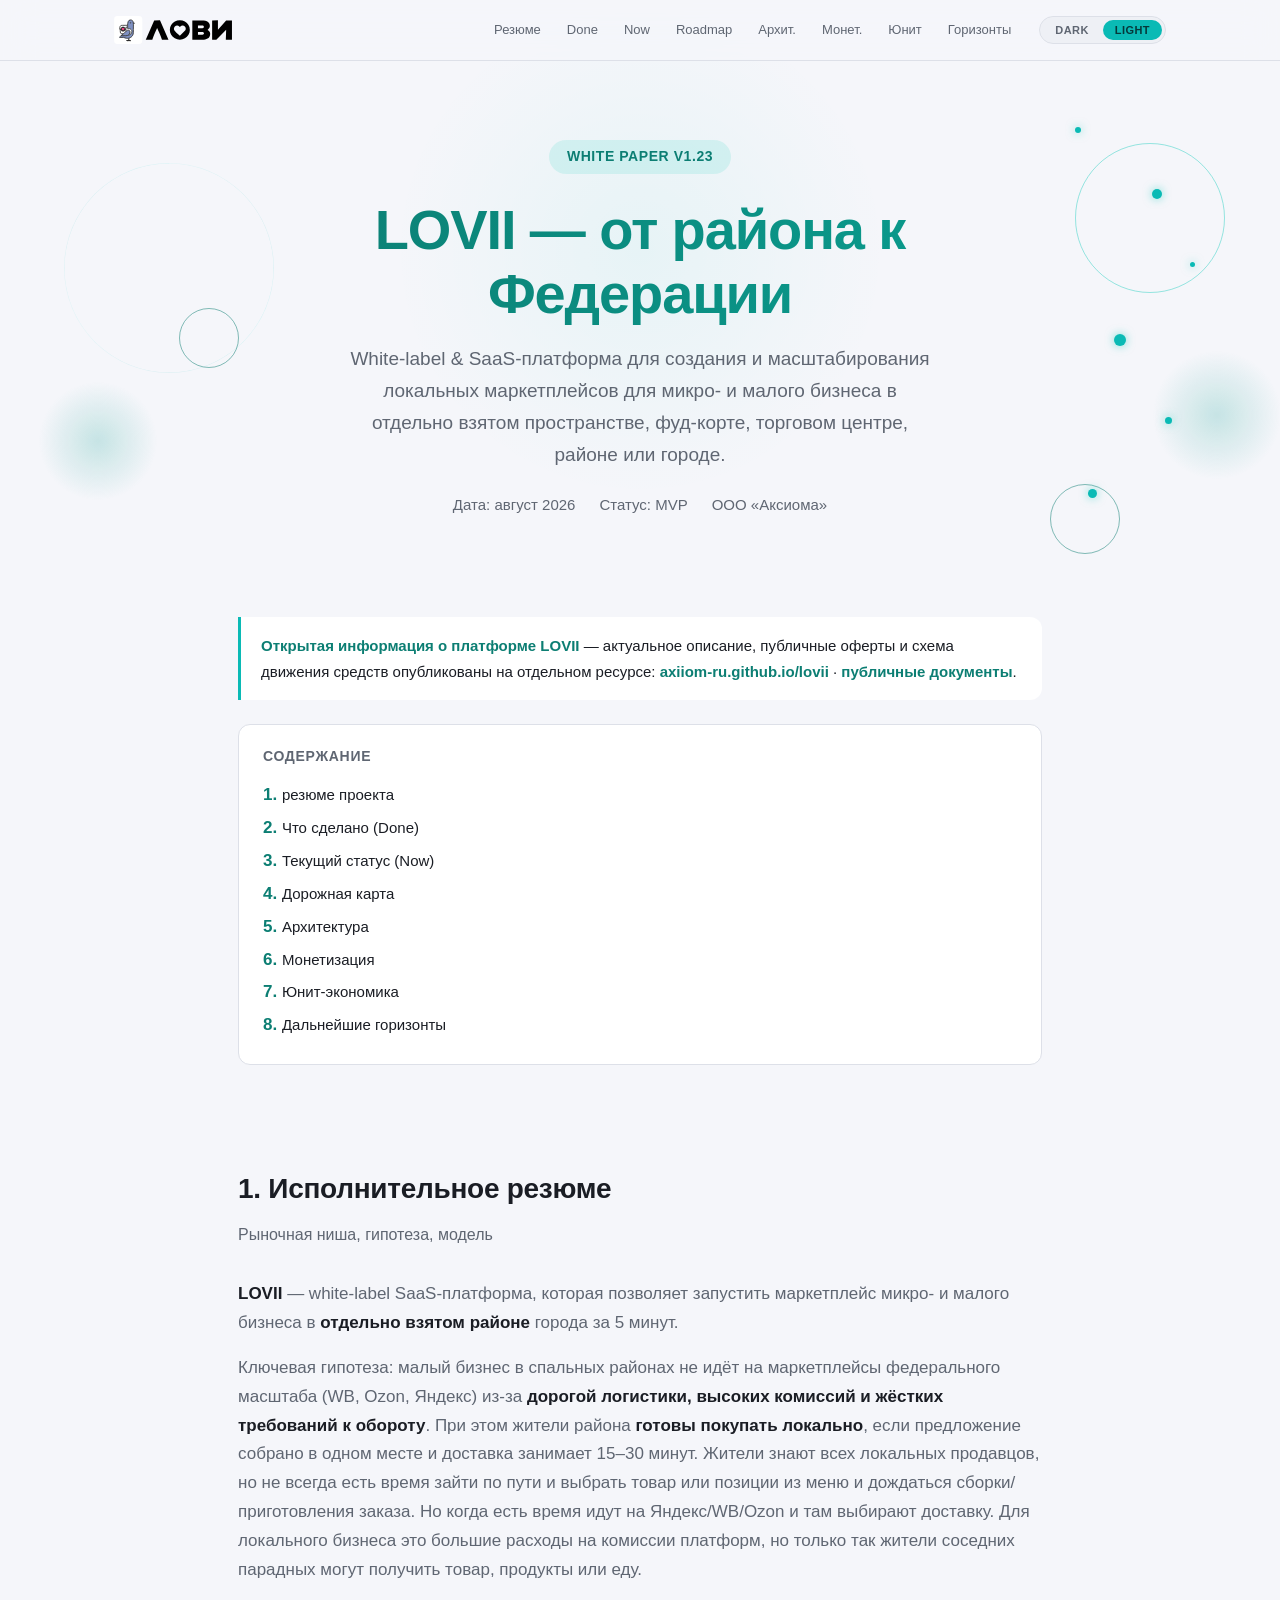
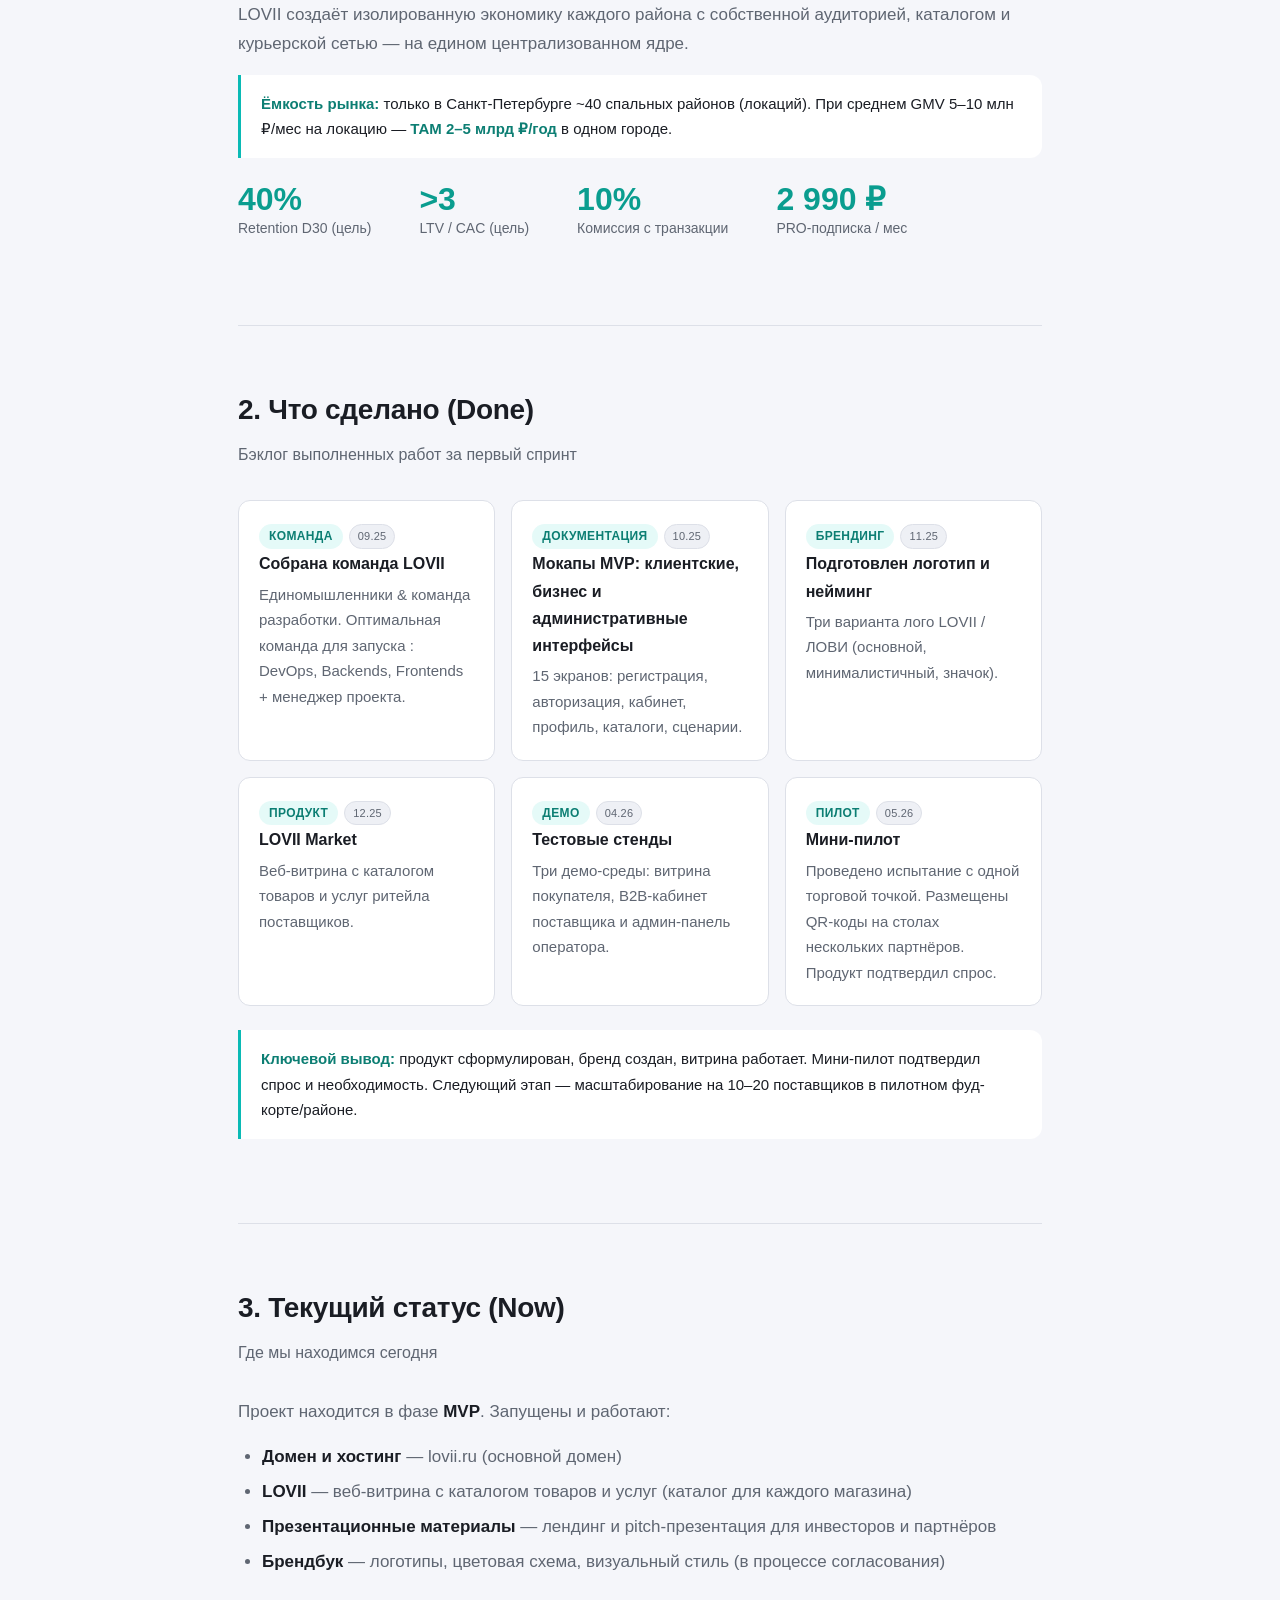
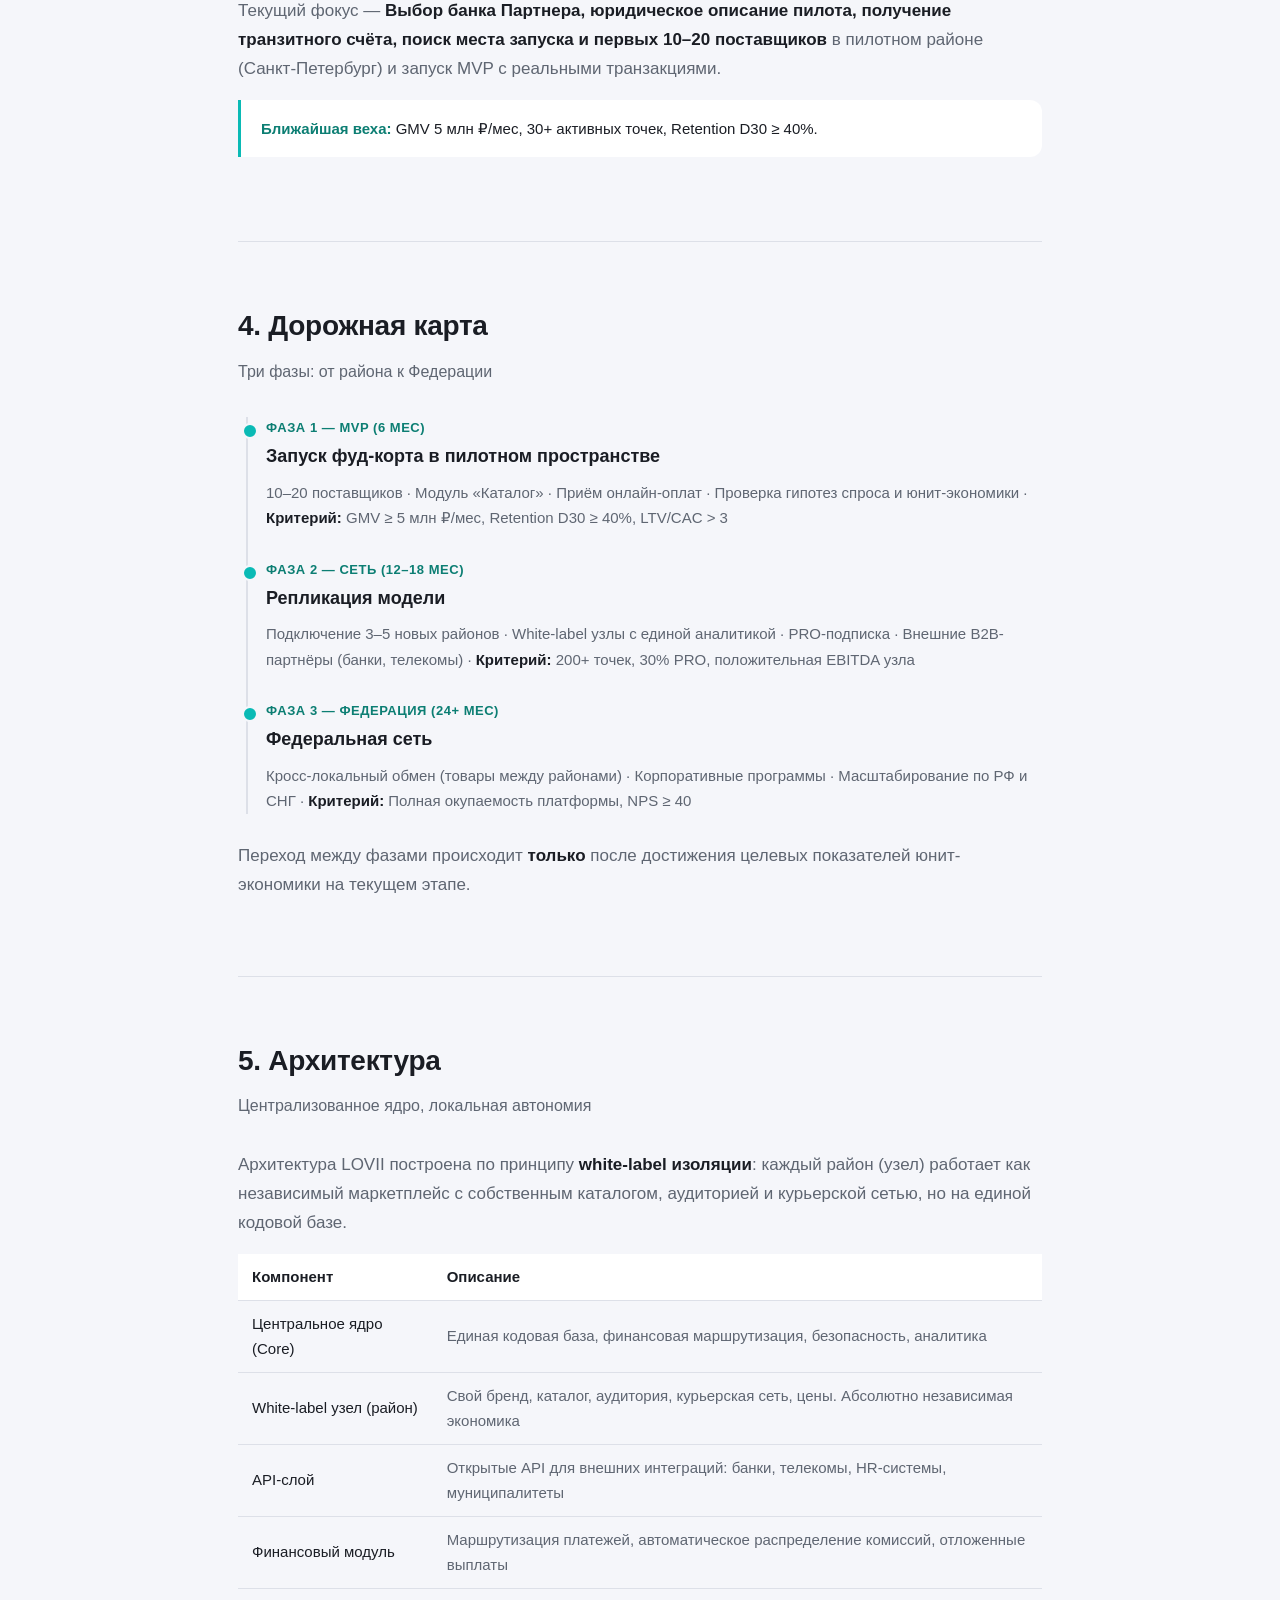
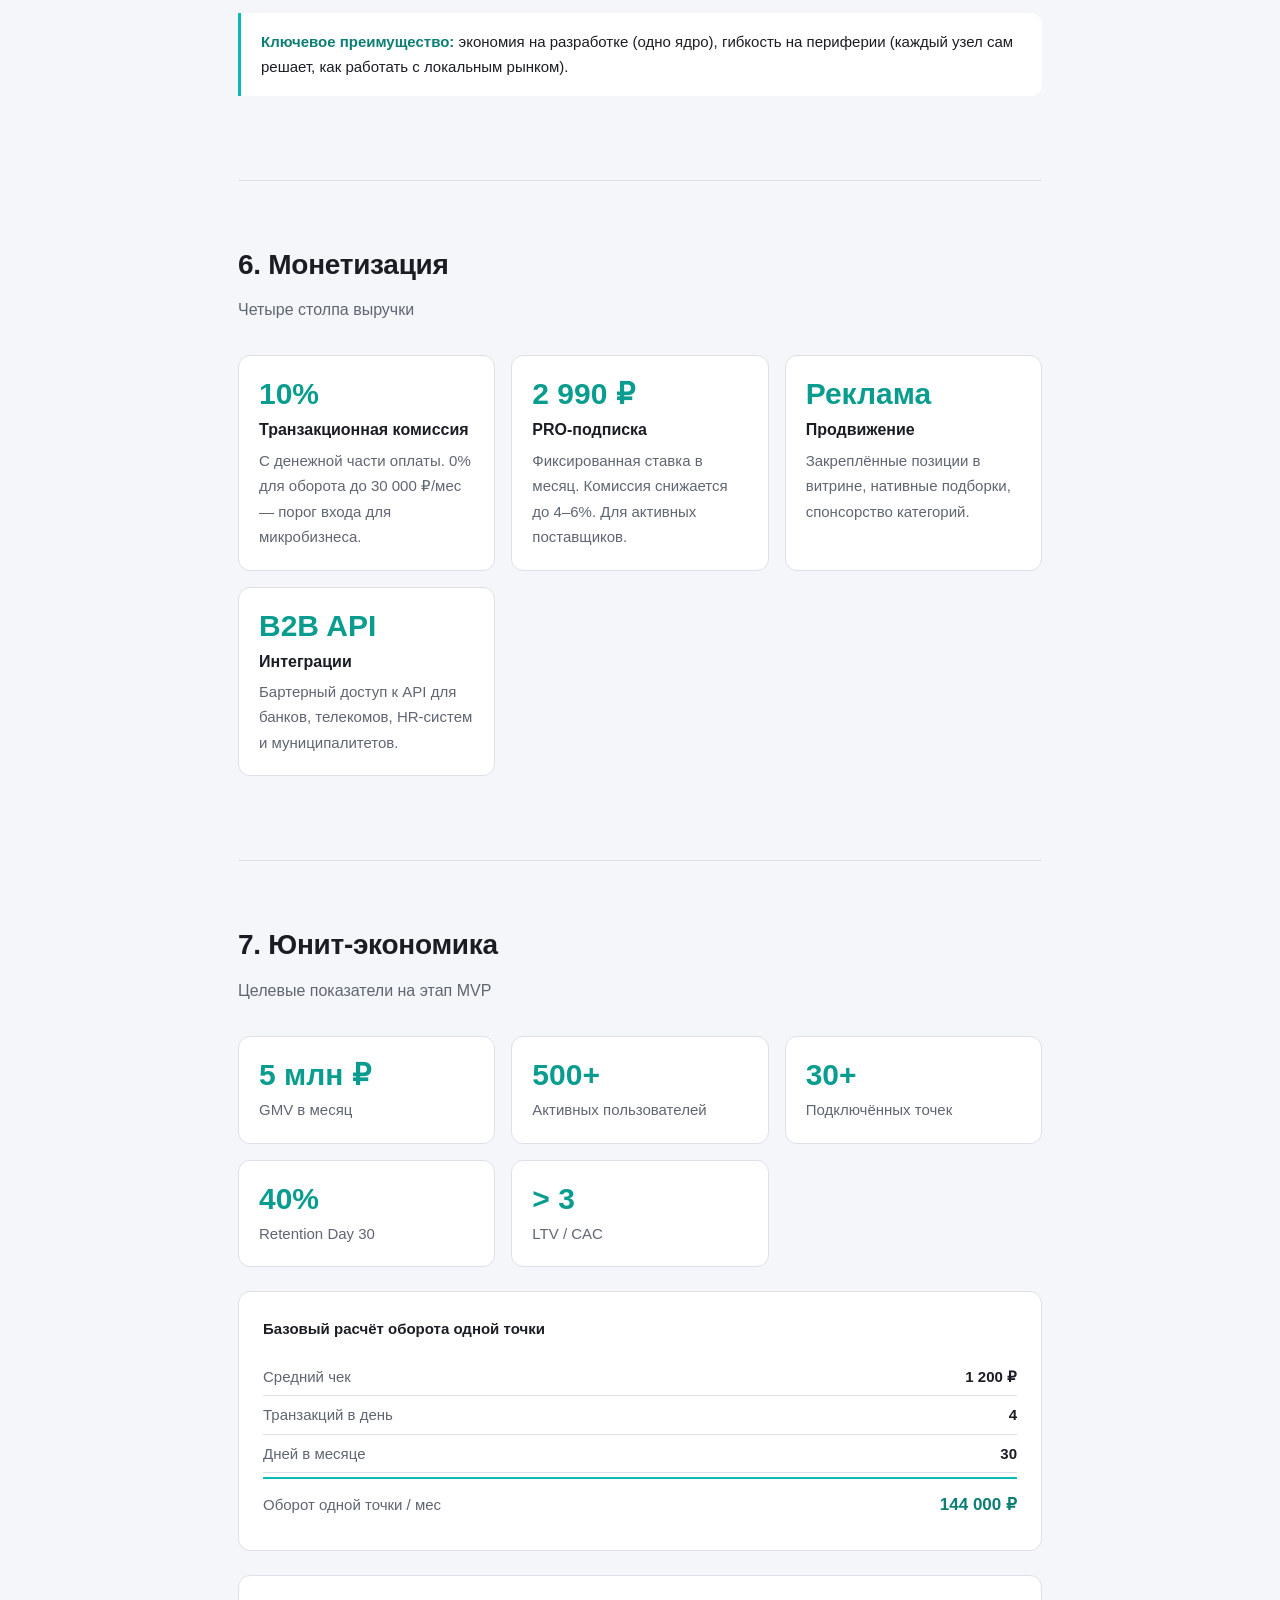
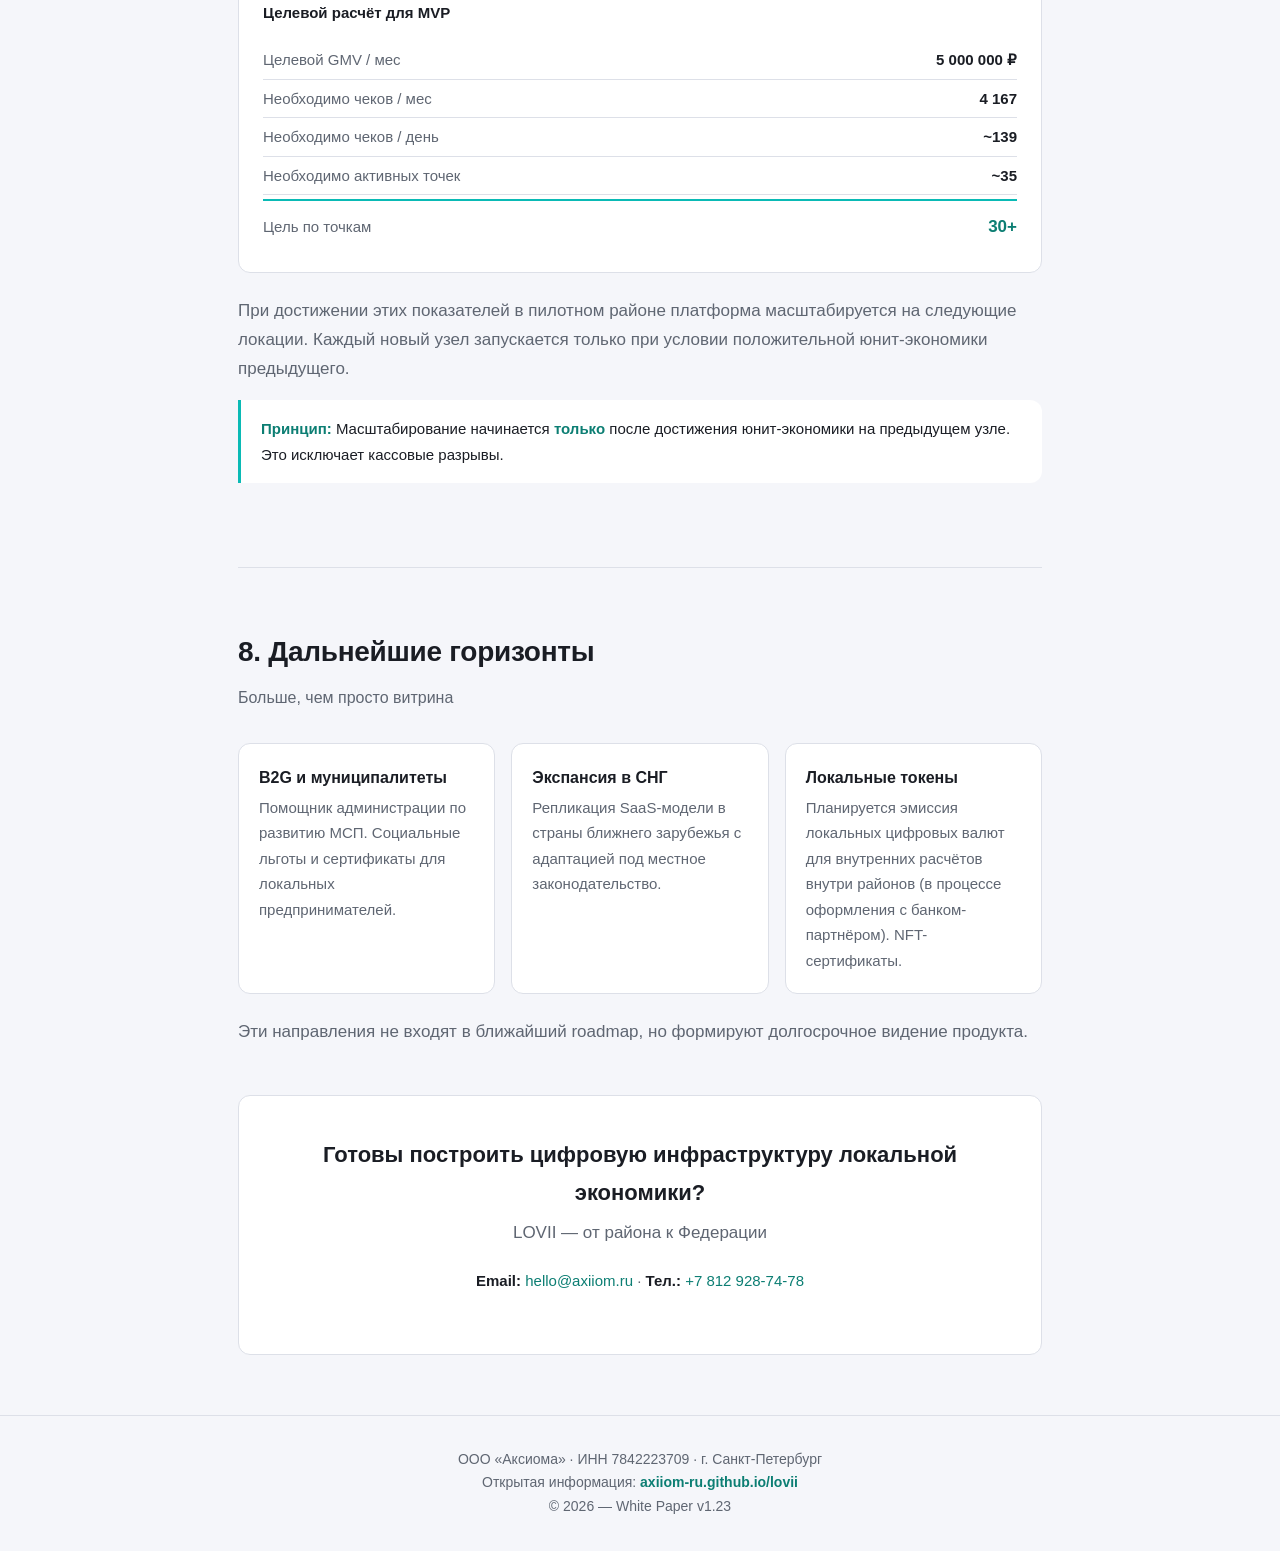
==== index.html @ b546635e "fix(white-paper): убрать устаревшее предложение «Гостиного двора» из Roadmap Фраза «(есть предложени" ====
<!DOCTYPE html>
<html lang="ru" class="js">
<head>
  <noscript><style>.js section{opacity:1!important;transform:none!important}</style></noscript>
<meta charset="UTF-8">
<meta name="viewport" content="width=device-width, initial-scale=1.0">
<title>LOVII — локальные маркетплейсы и доставка в районе города</title>
<meta name="description" content="LOVII — SaaS-платформа локальных маркетплейсов районов Санкт-Петербурга: товары малого бизнеса, доставка 15–30 мин. MVP, мини-пилот проведён.">
  <link rel="canonical" href="https://lovii.ru/">
  <link rel="sitemap" href="/sitemap.xml">
  <link rel="manifest" href="/manifest.json">
<meta name="theme-color" content="#00c9b7">
<!-- ГЕО (Яндекс) -->
<meta name="geo.region" content="RU-SPE">
<meta name="geo.placename" content="Санкт-Петербург">
<meta name="geo.position" content="59.9311;30.3609">
<!-- Open Graph / Social -->
<meta property="og:type" content="website">
<meta property="og:url" content="https://lovii.ru/">
<meta property="og:site_name" content="LOVII">
<meta property="og:title" content="LOVII — локальные маркетплейсы и доставка в районе города">
<meta property="og:description" content="LOVII — SaaS-платформа локальных маркетплейсов в районах Санкт-Петербурга. Запустите маркетплейс своего района за 5 минут. Доставка 15–30 мин.">
<meta property="og:image" content="https://lovii.ru/og-image.png">
<meta property="og:image:width" content="1200">
<meta property="og:image:height" content="630">
<meta property="og:image:alt" content="LOVII — платформа локальных маркетплейсов районов Санкт-Петербурга">
<meta property="og:locale" content="ru_RU">
<meta name="twitter:card" content="summary_large_image">
<meta name="twitter:title" content="LOVII — локальные маркетплейсы и доставка в районе города">
<meta name="twitter:description" content="LOVII — White-label SaaS-платформа локальных маркетплейсов в районах Санкт-Петербурга.">
<meta name="twitter:image" content="https://lovii.ru/og-image.png">
<meta name="twitter:image:alt" content="LOVII — платформа локальных маркетплейсов районов Санкт-Петербурга">
<link rel="icon" href="favicon.svg" type="image/svg+xml">
<link rel="icon" href="favicon-32x32.png" sizes="32x32" type="image/png">
<link rel="apple-touch-icon" href="apple-touch-icon.png">
<!-- Schema.org JSON-LD: Organization -->
<script type="application/ld+json">
{
  "@context": "https://schema.org",
  "@type": "Organization",
  "name": "LOVII",
  "url": "https://lovii.ru/",
  "description": "White-label SaaS-платформа для создания и масштабирования локальных маркетплейсов в районах города.",
  "legalName": "ООО «Аксиома»",
  "foundingLocation": "Санкт-Петербург, Россия",
  "areaServed": "Санкт-Петербург, Россия",
  "telephone": "+78129287478",
  "email": "hello@axiiom.ru",
  "vatID": "7842223709",
  "address": {
    "@type": "PostalAddress",
      "streetAddress": "ул. Профессора Качалова, д. 15А, лит. А",
    "addressLocality": "Санкт-Петербург",
    "addressCountry": "RU",
      "postalCode": "192029"
  }
}
</script>
<style>
  :root {
    --accent: #0ABAB5;
    --accent-dim: #009B9B;
    --accent-text: #0c7e73;
    --accent-display: #0a9d8f;
    --accent-ink: #06383a;
    --bg: #f5f6fa;
    --surface: #ffffff;
    --surface2: #eef0f5;
    --text: #1a1d24;
    --text-muted: #5f6672;
    --border: #dde0e8;
    --radius: 12px;
  }
  .dark {
    --bg: #0b0d10;
    --surface: #13161c;
    --surface2: #1a1f28;
    --text: #e4e7ed;
    --text-muted: #8a8f9c;
    --border: #232834;
    --accent-text: #00c9b7;
    --accent-display: #00c9b7;
  }
  * { margin: 0; padding: 0; box-sizing: border-box; }
  html { scroll-behavior: smooth; scroll-padding-top: 80px; }
  .visually-hidden {
    position: absolute; width: 1px; height: 1px; margin: -1px;
    padding: 0; overflow: hidden; clip: rect(0 0 0 0);
    white-space: nowrap; border: 0;
  }
  body {
    font-family: -apple-system, BlinkMacSystemFont, 'Segoe UI', Roboto, sans-serif;
    font-size: 17px;
    background: var(--bg);
    color: var(--text);
    line-height: 1.7;
    -webkit-font-smoothing: antialiased;
    overflow-x: hidden;
  }
  p, li, td, th { overflow-wrap: break-word; word-break: break-word; }

  /* Theme toggle */
  .theme-toggle {
    position: fixed;
    top: 20px;
    right: 20px;
    z-index: 100;
    background: var(--surface2);
    border: 1px solid var(--border);
    border-radius: 100px;
    padding: 3px;
    cursor: pointer;
    display: flex;
    align-items: center;
    gap: 2px;
    font-size: 11px;
    font-weight: 600;
    letter-spacing: 0.04em;
    text-transform: uppercase;
    color: var(--text-muted);
    transition: background 0.3s, border-color 0.3s;
    -webkit-user-select: none;
    user-select: none;
  }
  .theme-toggle:hover { border-color: var(--accent-dim); }
  .theme-toggle span {
    padding: 4px 12px;
    border-radius: 100px;
    transition: 0.25s ease;
  }
  .theme-toggle .active {
    background: var(--accent);
    color: var(--accent-ink);
  }

  /* Header / Hero */
  /* Fixed top header */
  .top-header {
    position: fixed;
    top: 0;
    left: 0;
    right: 0;
    z-index: 200;
    background: rgba(245, 246, 250, 0.76);
    backdrop-filter: blur(16px) saturate(1.4);
    -webkit-backdrop-filter: blur(16px) saturate(1.4);
    border-bottom: 1px solid var(--border);
    transition: background 0.3s, border-color 0.3s;
  }
  .dark .top-header {
    background: rgba(11, 13, 16, 0.72);
  }
  body.menu-open { overflow: hidden; }
  .header-inner {
    max-width: 1100px;
    margin: 0 auto;
    padding: 0 24px;
    display: flex;
    align-items: center;
    height: 60px;
    gap: 16px;
  }
  .header-logo {
    flex-shrink: 0;
    display: flex;
    align-items: center;
    text-decoration: none;
  }
  .header-logo img {
    height: 28px;
    width: auto;
    display: block;
  }
  .header-logo .dark-logo { display: none; }
  .dark .header-logo .dark-logo { display: block; }
  .dark .header-logo .light-logo { display: none; }

  .header-nav {
    display: flex;
    align-items: center;
    gap: 2px;
    margin-left: auto;
  }
  .header-nav a {
    font-size: 13px;
    font-weight: 500;
    color: var(--text-muted);
    text-decoration: none;
    padding: 6px 12px;
    border-radius: 8px;
    transition: 0.2s;
    white-space: nowrap;
  }
  .header-nav a:hover {
    color: var(--text);
    background: rgba(128,128,128,0.08);
  }
  .header-nav a.active {
    color: var(--accent-text);
    background: rgba(0,201,183,0.1);
  }

  .top-header .theme-toggle {
    position: static;
    flex-shrink: 0;
  }

  /* Hamburger */
  .hamburger {
    display: none;
    flex-shrink: 0;
    background: none;
    border: none;
    cursor: pointer;
    padding: 4px;
    color: var(--text);
    margin-left: auto;
  }
  .hamburger svg { display: block; }

  /* Mobile menu */
  .mobile-menu {
    display: none;
    position: fixed;
    top: 60px;
    left: 0;
    right: 0;
    bottom: 0;
    z-index: 199;
    background: rgba(245, 246, 250, 0.94);
    backdrop-filter: blur(20px) saturate(1.4);
    -webkit-backdrop-filter: blur(20px) saturate(1.4);
    padding: 24px;
    overflow-y: auto;
    opacity: 0;
    transform: translateY(-8px);
    transition: opacity 0.3s ease, transform 0.3s ease;
  }
  .dark .mobile-menu {
    background: rgba(11, 13, 16, 0.92);
  }
  .mobile-menu.open {
    display: block;
    opacity: 1;
    transform: translateY(0);
  }
  .mobile-menu nav {
    display: flex;
    flex-direction: column;
    gap: 4px;
  }
  .mobile-menu a {
    font-size: 17px;
    font-weight: 500;
    color: var(--text);
    text-decoration: none;
    padding: 14px 16px;
    border-radius: 12px;
    transition: 0.2s;
  }
  .mobile-menu a:hover,
  .mobile-menu a:active {
    background: rgba(128,128,128,0.1);
    color: var(--accent-text);
  }
  .mobile-menu .theme-toggle {
    position: static;
    margin-top: 24px;
    align-self: flex-start;
  }

  body { padding-top: 60px; }

  .hero {
    padding: 80px 24px 60px;
    max-width: 820px;
    margin: 0 auto;
    text-align: center;
    position: relative;
  }
  /* Hero ambient glow + decorative layer moved to assets/hero.css */
  .hero-badge {
    display: inline-block;
    background: rgba(0,201,183,0.12);
    color: var(--accent-text);
    font-size: 14px;
    font-weight: 600;
    letter-spacing: 0.04em;
    padding: 5px 18px;
    border-radius: 100px;
    margin-bottom: 24px;
    text-transform: uppercase;
  }
  .hero h1 {
    font-size: clamp(34px, 5.5vw, 56px);
    font-weight: 800;
    line-height: 1.15;
    letter-spacing: -0.02em;
    margin-bottom: 16px;
    background: linear-gradient(100deg, var(--accent-text) 0%, var(--accent-display) 100%);
    -webkit-background-clip: text;
    background-clip: text;
    color: transparent;
    -webkit-text-fill-color: transparent;
  }
  .hero h1 span { color: var(--accent-display); }
  .hero p {
    font-size: 19px;
    color: var(--text-muted);
    max-width: 600px;
    margin: 0 auto;
  }
  .hero-meta {
    margin-top: 20px;
    font-size: 15px;
    color: var(--text-muted);
    display: flex;
    gap: 24px;
    justify-content: center;
    flex-wrap: wrap;
  }

  /* Hero decorative ambient layer (glow + .hero-decor shapes + animations) is loaded from
     assets/hero.css. Hidden by default so the page renders cleanly if that file is absent. */
  .hero-decor { display: none; }

  /* Layout */
  .container { max-width: 860px; margin: 0 auto; padding: 0 28px; }

  section { padding: 60px 0; }
  section + section { border-top: 1px solid var(--border); }

  h2 {
    font-size: 28px;
    font-weight: 700;
    letter-spacing: -0.01em;
    margin-bottom: 8px;
  }
  h2 + .subtitle {
    color: var(--text-muted);
    font-size: 16px;
    margin-bottom: 32px;
  }
  h3 {
    font-size: 19px;
    font-weight: 600;
    margin-bottom: 8px;
  }
  p { margin-bottom: 16px; color: var(--text-muted); }
  p strong { color: var(--text); }

  ul, ol { margin: 0 0 20px 24px; color: var(--text-muted); }
  li { margin-bottom: 6px; }
  li strong { color: var(--text); }

  /* Cards */
  .card-grid {
    display: grid;
    grid-template-columns: repeat(auto-fill, minmax(220px, 1fr));
    gap: 16px;
    margin-bottom: 24px;
  }
  .card {
    background: var(--surface);
    border: 1px solid var(--border);
    border-radius: var(--radius);
    padding: 20px;
    transition: transform 0.25s ease, box-shadow 0.25s ease;
  }
  .card:hover {
    transform: translateY(-3px);
    box-shadow: 0 8px 32px rgba(0,0,0,0.08);
  }
  .card h3 { font-size: 16px; margin-bottom: 4px; }
  .card .value {
    font-size: 30px;
    font-weight: 800;
    color: var(--accent-display);
    line-height: 1.2;
    margin-bottom: 4px;
  }
  .card p { font-size: 15px; margin: 0; }

  /* Table */
  .table-wrap { overflow-x: auto; margin-bottom: 24px; }
  table {
    width: 100%;
    border-collapse: collapse;
    font-size: 15px;
  }
  th, td {
    text-align: left;
    padding: 10px 14px;
    border-bottom: 1px solid var(--border);
  }
  th {
    background: var(--surface);
    font-weight: 600;
    color: var(--text);
    white-space: nowrap;
  }
  td { color: var(--text-muted); }
  td:first-child { font-weight: 500; color: var(--text); }

  /* Highlight box */
  .highlight {
    background: var(--surface);
    border-left: 3px solid var(--accent);
    border-radius: 0 var(--radius) var(--radius) 0;
    padding: 16px 20px;
    margin-bottom: 24px;
    font-size: 15px;
  }
  .highlight strong { color: var(--accent-text); }

  .calc-block {
    background: var(--surface);
    border: 1px solid var(--border);
    border-radius: var(--radius);
    padding: 24px;
    margin-bottom: 24px;
  }
  .calc-block h3 {
    font-size: 15px;
    font-weight: 700;
    margin-bottom: 16px;
    color: var(--text);
  }
  .calc-row {
    display: flex;
    justify-content: space-between;
    align-items: baseline;
    padding: 6px 0;
    font-size: 15px;
    border-bottom: 1px solid var(--border);
    gap: 16px;
  }
  .calc-row:last-child { border-bottom: none; }
  .calc-row .label { color: var(--text-muted); }
  .calc-row .value {
    font-weight: 600;
    color: var(--text);
    white-space: nowrap;
    font-variant-numeric: tabular-nums;
  }
  .calc-row.result {
    border-bottom: none;
    margin-top: 4px;
    padding-top: 12px;
    border-top: 2px solid var(--accent);
  }
  .calc-row.result .value {
    color: var(--accent-text);
    font-weight: 800;
    font-size: 17px;
  }

  /* Timeline */
  .timeline { position: relative; padding-left: 28px; margin-bottom: 24px; }
  .timeline::before {
    content: '';
    position: absolute;
    left: 8px;
    top: 0;
    bottom: 0;
    width: 2px;
    background: var(--border);
  }
  .tl-item { position: relative; margin-bottom: 28px; }
  .tl-item::before {
    content: '';
    position: absolute;
    left: -24px;
    top: 6px;
    width: 12px;
    height: 12px;
    border-radius: 50%;
    background: var(--accent);
    border: 2px solid var(--bg);
  }
  .tl-item .phase {
    font-size: 13px;
    font-weight: 700;
    text-transform: uppercase;
    letter-spacing: 0.04em;
    color: var(--accent-text);
    margin-bottom: 2px;
  }
  .tl-item h3 { font-size: 18px; }
  .tl-item p { font-size: 15px; margin: 2px 0 0; }

  /* Metrics row */
  .metrics {
    display: flex;
    flex-wrap: wrap;
    gap: 24px 48px;
    margin-bottom: 24px;
  }
  .metric .num { font-size: 32px; font-weight: 800; color: var(--accent-display); line-height: 1.1; }
  .metric .label { font-size: 14px; color: var(--text-muted); }

  /* Tag */
  .tag {
    display: inline-block;
    font-size: 12px;
    font-weight: 600;
    letter-spacing: 0.03em;
    padding: 2px 10px;
    border-radius: 100px;
    background: rgba(0,201,183,0.1);
    color: var(--accent-text);
    margin-right: 6px;
    text-transform: uppercase;
  }
  .tag-date {
    display: inline-block;
    font-size: 11px;
    font-weight: 500;
    letter-spacing: 0.02em;
    padding: 2px 8px;
    border-radius: 100px;
    background: var(--surface2);
    border: 1px solid var(--border);
    color: var(--text-muted);
    font-variant-numeric: tabular-nums;
  }

  /* Nav */
  .toc {
    background: var(--surface);
    border: 1px solid var(--border);
    border-radius: var(--radius);
    padding: 20px 24px;
    margin-bottom: 40px;
  }
  .toc-title { font-size: 14px; font-weight: 700; text-transform: uppercase; letter-spacing: 0.05em; color: var(--text-muted); margin-bottom: 12px; }
  .toc ol { margin: 0; list-style: none; counter-reset: toc; }
  .toc li { counter-increment: toc; margin-bottom: 4px; }
  .toc li::before { content: counter(toc) ". "; color: var(--accent-text); font-weight: 600; }
  .toc a { color: var(--text); text-decoration: none; font-size: 15px; }
  .toc a:hover { color: var(--accent-text); }

  /* Section reveal (only when JS enabled; safe no-JS fallback) */
  .js section {
    opacity: 0;
    transform: translateY(24px);
    transition: opacity 0.6s ease, transform 0.6s ease;
  }
  .js section.revealed {
    opacity: 1;
    transform: translateY(0);
  }
  :focus-visible { outline: 2px solid var(--accent-text); outline-offset: 2px; }
  @media (prefers-reduced-motion: reduce) {
    .js section { opacity: 1; transform: none; transition: none; }
  }
  .openinfo-link { color: var(--accent-text); text-decoration: none; font-weight: 600; }
  .openinfo-link:hover { text-decoration: underline; }

  /* Footer / CTA */
  .cta-block {
    text-align: center;
    margin-top: 48px;
    padding: 40px 32px;
    background: var(--surface);
    border-radius: var(--radius);
    border: 1px solid var(--border);
  }
  .cta-block h3 {
    font-size: 22px;
    margin-bottom: 8px;
  }
  .cta-block p { margin-bottom: 20px; }
  .cta-block .cta-links {
    font-size: 15px;
    color: var(--text-muted);
  }
  .cta-block .cta-links a {
    color: var(--accent-text);
    text-decoration: none;
  }
  .cta-block .cta-links a:hover { text-decoration: underline; }

  footer {
    border-top: 1px solid var(--border);
    padding: 32px 24px;
    text-align: center;
    font-size: 14px;
    color: var(--text-muted);
  }

  /* Планшеты: 8 пунктов навигации не влезают — гамбургер вместо них */
  @media (max-width: 1000px) {
    .header-nav { display: none; }
    .hamburger { display: flex; margin-left: 8px; }
    .top-header .theme-toggle { margin-left: auto; }
  }

  @media (max-width: 640px) {
    .container { padding: 0 16px; }
    .header-inner { padding: 0 12px; }
    .hero { padding: 40px 12px 40px; }
    section { padding: 32px 0; }
    .card-grid { grid-template-columns: 1fr; }
    .card-grid .card { padding: 16px; }
    .header-nav { display: none; }
    .top-header .theme-toggle { display: none; }
    .hamburger { display: flex; margin-left: auto; }
    .hero-meta { font-size: 13px; gap: 12px; }
    .calc-block { padding: 16px; }
    .calc-row { font-size: 14px; flex-wrap: wrap; gap: 4px; }
    .calc-row .value { font-size: 14px; }
    .table-wrap { margin: 0 -16px; border-radius: 0; }
    .toc { padding: 16px; }
  }

  /* Print */
  @media print {
    .top-header, .theme-toggle, .hamburger, .mobile-menu, .toc, .hero-meta, .cta-block { display: none !important; }
    body { padding-top: 0 !important; background: #fff !important; color: #000 !important; }
    section { padding: 24px 0 !important; break-inside: avoid; }
    section + section { border-top: 1px solid #ccc !important; }
    a { color: #000 !important; text-decoration: underline; }
    .card, .highlight, .calc-block { break-inside: avoid; border-color: #ccc !important; }
    .hero::before { display: none; }
  }
</style>
  <link rel="stylesheet" href="assets/hero.css">
</head>
<body>

<header class="top-header">
  <div class="header-inner">
    <a href="#" class="header-logo">
      <img class="light-logo" src="img/logos/lovii-logo.svg" alt="LOVII" width="2444" height="512">
      <img class="dark-logo" src="img/logos/lovii-logo_dark.svg" alt="LOVII" width="2444" height="512">
    </a>
    <nav class="header-nav" aria-label="Основная навигация">
      <a href="#exec">Резюме</a>
      <a href="#done">Done</a>
      <a href="#now">Now</a>
      <a href="#roadmap">Roadmap</a>
      <a href="#architecture">Архит.</a>
      <a href="#monetization">Монет.</a>
      <a href="#unit">Юнит</a>
      <a href="#horizons">Горизонты</a>
    </nav>
    <button class="theme-toggle" id="themeToggle">
      <span data-theme="dark">Dark</span>
      <span class="active" data-theme="light">Light</span>
    </button>
    <button class="hamburger" id="hamburgerBtn" aria-label="Меню">
      <svg width="24" height="24" viewBox="0 0 24 24" fill="none" stroke="currentColor" stroke-width="2"><line x1="4" y1="6" x2="20" y2="6"/><line x1="4" y1="12" x2="20" y2="12"/><line x1="4" y1="18" x2="20" y2="18"/></svg>
    </button>
  </div>
</header>

<div class="mobile-menu" id="mobileMenu">
  <nav aria-label="Мобильное меню">
    <a href="#exec">Резюме</a>
    <a href="#done">Что сделано (Done)</a>
    <a href="#now">Текущий статус (Now)</a>
    <a href="#roadmap">Дорожная карта</a>
    <a href="#architecture">Архитектура</a>
    <a href="#monetization">Монетизация</a>
    <a href="#unit">Юнит-экономика</a>
    <a href="#horizons">Дальнейшие горизонты</a>
  </nav>
    <button class="theme-toggle">
    <span data-theme="dark">Dark</span>
    <span class="active" data-theme="light">Light</span>
  </button>
</div>

<main>

<section class="hero">
  <div class="hero-decor" aria-hidden="true">
      <div class="decor decor--ring-spin" data-depth="0.6" style="--x:5%;  --y:20%; --s:210px; --fd:0.4s;"><div class="decor__el"></div></div>
    <div class="decor decor--glow"      data-depth="0.9" style="--x:3%;  --y:62%; --s:120px; --fd:0.2s;"><div class="decor__el"></div></div>
    <div class="decor decor--ring2"     data-depth="0.4" style="--x:14%; --y:48%; --s:60px;  --fd:0.5s;"><div class="decor__el"></div></div>
    <div class="decor decor--ring"      data-depth="1.1" style="--x:84%; --y:16%; --s:150px; --fd:0.4s;"><div class="decor__el"></div></div>
    <div class="decor decor--glow"      data-depth="0.8" style="--x:90%; --y:56%; --s:130px; --fd:0.3s;"><div class="decor__el"></div></div>
    <div class="decor decor--ring2"     data-depth="0.5" style="--x:82%; --y:82%; --s:70px;  --fd:0.5s;"><div class="decor__el"></div></div>
    <span class="pulse-dot" data-depth="0.7" style="--x:84%; --y:13%; --s:6px;  --fd:0.6s; --pd:2.4s;"></span>
    <span class="pulse-dot" data-depth="0.9" style="--x:90%; --y:25%; --s:10px; --fd:0.7s; --pd:3.1s;"></span>
    <span class="pulse-dot" data-depth="0.6" style="--x:93%; --y:39%; --s:5px;  --fd:0.8s; --pd:4.2s;"></span>
    <span class="pulse-dot" data-depth="1.0" style="--x:87%; --y:53%; --s:12px; --fd:0.9s; --pd:3.7s;"></span>
    <span class="pulse-dot" data-depth="0.8" style="--x:91%; --y:69%; --s:7px;  --fd:1.0s; --pd:2.9s;"></span>
    <span class="pulse-dot" data-depth="0.7" style="--x:85%; --y:83%; --s:9px;  --fd:1.1s; --pd:3.4s;"></span>
  </div>
  <div class="hero-badge">White Paper v1.23</div>
  <h1>LOVII — <span>от района к Федерации</span></h1>
  <p>White-label &amp; SaaS-платформа для создания и масштабирования локальных маркетплейсов для микро- и малого бизнеса в отдельно взятом пространстве, фуд-корте, торговом центре, районе или городе.</p>
  <div class="hero-meta">
    <span>Дата: август 2026</span>
    <span>Статус: MVP</span>
    <span>ООО «Аксиома»</span>
  </div>
</section>

<div class="container">

<div class="highlight" style="margin-top:40px;">
  <strong>Открытая информация о платформе LOVII</strong> — актуальное описание, публичные оферты и схема движения средств опубликованы на отдельном ресурсе:
  <a href="https://axiiom-ru.github.io/lovii/" class="openinfo-link">axiiom-ru.github.io/lovii</a>
  · <a href="https://axiiom-ru.github.io/lovii/" class="openinfo-link">публичные документы</a>.
</div>

<div class="toc">
  <div class="toc-title">Содержание</div>
  <ol>
    <li><a href="#exec">резюме проекта</a></li>
    <li><a href="#done">Что сделано (Done)</a></li>
    <li><a href="#now">Текущий статус (Now)</a></li>
    <li><a href="#roadmap">Дорожная карта</a></li>
    <li><a href="#architecture">Архитектура</a></li>
    <li><a href="#monetization">Монетизация</a></li>
    <li><a href="#unit">Юнит-экономика</a></li>
    <li><a href="#horizons">Дальнейшие горизонты</a></li>
  </ol>
</div>

<!-- 1. Executive Summary -->
<section id="exec">
  <h2>1. Исполнительное резюме</h2>
  <p class="subtitle">Рыночная ниша, гипотеза, модель</p>

  <p><strong>LOVII</strong> — white-label SaaS-платформа, которая позволяет запустить маркетплейс микро- и малого бизнеса в <strong>отдельно взятом районе</strong> города за 5 минут.</p>

  <p>Ключевая гипотеза: малый бизнес в спальных районах не идёт на маркетплейсы федерального масштаба (WB, Ozon, Яндекс) из-за <strong>дорогой логистики, высоких комиссий и жёстких требований к обороту</strong>. При этом жители района <strong>готовы покупать локально</strong>, если предложение собрано в одном месте и доставка занимает 15–30 минут. Жители знают всех локальных продавцов, но не всегда есть время зайти по пути и выбрать товар или позиции из меню и дождаться сборки/приготовления заказа. Но когда есть время идут на Яндекс/WB/Ozon и там выбирают доставку. Для локального бизнеса это большие расходы на комиссии платформ, но только так жители соседних парадных могут получить товар, продукты или еду.</p>

  <p>LOVII создаёт изолированную экономику каждого района с собственной аудиторией, каталогом и курьерской сетью — на едином централизованном ядре.</p>

  <div class="highlight">
    <strong>Ёмкость рынка:</strong> только в Санкт-Петербурге ~40 спальных районов (локаций). При среднем GMV 5–10 млн ₽/мес на локацию — <strong>TAM 2–5 млрд ₽/год</strong> в одном городе.
  </div>

  <div class="metrics">
    <div class="metric"><div class="num">40%</div><div class="label">Retention D30 (цель)</div></div>
    <div class="metric"><div class="num">&gt;3</div><div class="label">LTV / CAC (цель)</div></div>
    <div class="metric">      <div class="num">10%</div><div class="label">Комиссия с транзакции</div></div>
    <div class="metric">      <div class="num">2 990 ₽</div><div class="label">PRO-подписка / мес</div></div>
  </div>
</section>

<!-- 2. Done -->
<section id="done">
  <h2>2. Что сделано (Done)</h2>
  <p class="subtitle">Бэклог выполненных работ за первый спринт</p>

  <div class="card-grid">
    <div class="card">
      <span class="tag">Команда</span><span class="tag-date">09.25</span>
      <h3>Собрана команда LOVII</h3>
      <p>Единомышленники &amp; команда разработки. Оптимальная команда для запуска : DevOps, Backends, Frontends + менеджер проекта.</p>
    </div>
    <div class="card">
      <span class="tag">Документация</span><span class="tag-date">10.25</span>
      <h3>Мокапы MVP: клиентские, бизнес и административные интерфейсы</h3>
      <p>15 экранов: регистрация, авторизация, кабинет, профиль, каталоги, сценарии.</p>
    </div>
    <div class="card">
      <span class="tag">Брендинг</span><span class="tag-date">11.25</span>
      <h3>Подготовлен логотип и нейминг</h3>
      <p>Три варианта лого LOVII / ЛОВИ (основной, минималистичный, значок).</p>
    </div>
    <div class="card">
      <span class="tag">Продукт</span><span class="tag-date">12.25</span>
      <h3>LOVII Market</h3>
      <p>Веб-витрина с каталогом товаров и услуг ритейла поставщиков.</p>
    </div>
    <div class="card">
      <span class="tag">Демо</span><span class="tag-date">04.26</span>
      <h3>Тестовые стенды</h3>
      <p>Три демо-среды: витрина покупателя, B2B-кабинет поставщика и админ-панель оператора.</p>
    </div>
    <div class="card">
      <span class="tag">Пилот</span><span class="tag-date">05.26</span>
      <h3>Мини-пилот</h3>
      <p>Проведено испытание с одной торговой точкой. Размещены QR-коды на столах нескольких партнёров. Продукт подтвердил спрос.</p>
    </div>
  </div>

  <div class="highlight">
    <strong>Ключевой вывод:</strong> продукт сформулирован, бренд создан, витрина работает. Мини-пилот подтвердил спрос и необходимость. Следующий этап — масштабирование на 10–20 поставщиков в пилотном фуд-корте/районе.
  </div>
</section>

<!-- 3. Now -->
<section id="now">
  <h2>3. Текущий статус (Now)</h2>
  <p class="subtitle">Где мы находимся сегодня</p>

  <p>Проект находится в фазе <strong>MVP</strong>. Запущены и работают:</p>

  <ul>
    <li><strong>Домен и хостинг</strong> — lovii.ru (основной домен)</li>
    <li><strong>LOVII</strong> — веб-витрина с каталогом товаров и услуг (каталог для каждого магазина)</li>
    <li><strong>Презентационные материалы</strong> — лендинг и pitch-презентация для инвесторов и партнёров</li>
    <li><strong>Брендбук</strong> — логотипы, цветовая схема, визуальный стиль (в процессе согласования)</li>
  </ul>

  <p>Текущий фокус — <strong>Выбор банка Партнера, юридическое описание пилота, получение транзитного счёта, поиск места запуска и первых 10–20 поставщиков</strong> в пилотном районе (Санкт-Петербург) и запуск MVP с реальными транзакциями.</p>

  <div class="highlight">
    <strong>Ближайшая веха:</strong> GMV 5 млн ₽/мес, 30+ активных точек, Retention D30 ≥ 40%.
  </div>
</section>

<!-- 4. Roadmap -->
<section id="roadmap">
  <h2>4. Дорожная карта</h2>
  <p class="subtitle">Три фазы: от района к Федерации</p>

  <div class="timeline">
    <div class="tl-item">
      <div class="phase">Фаза 1 — MVP (6 мес)</div>
      <h3>Запуск фуд-корта в пилотном пространстве</h3>
      <p>10–20 поставщиков · Модуль «Каталог» · Приём онлайн-оплат · Проверка гипотез спроса и юнит-экономики · <strong>Критерий:</strong> GMV ≥ 5 млн ₽/мес, Retention D30 ≥ 40%, LTV/CAC &gt; 3</p>
    </div>
    <div class="tl-item">
      <div class="phase">Фаза 2 — Сеть (12–18 мес)</div>
      <h3>Репликация модели</h3>
      <p>Подключение 3–5 новых районов · White-label узлы с единой аналитикой · PRO-подписка · Внешние B2B-партнёры (банки, телекомы) · <strong>Критерий:</strong> 200+ точек, 30% PRO, положительная EBITDA узла</p>
    </div>
    <div class="tl-item">
      <div class="phase">Фаза 3 — Федерация (24+ мес)</div>
      <h3>Федеральная сеть</h3>
      <p>Кросс-локальный обмен (товары между районами) · Корпоративные программы · Масштабирование по РФ и СНГ · <strong>Критерий:</strong> Полная окупаемость платформы, NPS ≥ 40</p>
    </div>
  </div>

  <p>Переход между фазами происходит <strong>только</strong> после достижения целевых показателей юнит-экономики на текущем этапе.</p>
</section>

<!-- 5. Architecture -->
<section id="architecture">
  <h2>5. Архитектура</h2>
  <p class="subtitle">Централизованное ядро, локальная автономия</p>

  <p>Архитектура LOVII построена по принципу <strong>white-label изоляции</strong>: каждый район (узел) работает как независимый маркетплейс с собственным каталогом, аудиторией и курьерской сетью, но на единой кодовой базе.</p>

  <div class="table-wrap">
    <table>
      <caption class="visually-hidden">Компоненты архитектуры LOVII: центральное ядро, white-label узел, API-слой, финансовый модуль</caption>
      <thead>
        <tr><th>Компонент</th><th>Описание</th></tr>
      </thead>
      <tbody>
        <tr><td>Центральное ядро (Core)</td><td>Единая кодовая база, финансовая маршрутизация, безопасность, аналитика</td></tr>
        <tr><td>White-label узел (район)</td><td>Свой бренд, каталог, аудитория, курьерская сеть, цены. Абсолютно независимая экономика</td></tr>
        <tr><td>API-слой</td><td>Открытые API для внешних интеграций: банки, телекомы, HR-системы, муниципалитеты</td></tr>
        <tr><td>Финансовый модуль</td><td>Маршрутизация платежей, автоматическое распределение комиссий, отложенные выплаты</td></tr>
      </tbody>
    </table>
  </div>

  <div class="highlight">
    <strong>Ключевое преимущество:</strong> экономия на разработке (одно ядро), гибкость на периферии (каждый узел сам решает, как работать с локальным рынком).
  </div>
</section>

<!-- 6. Monetization -->
<section id="monetization">
  <h2>6. Монетизация</h2>
  <p class="subtitle">Четыре столпа выручки</p>

  <div class="card-grid">
    <div class="card">
      <div class="value">10%</div>
      <h3>Транзакционная комиссия</h3>
      <p>С денежной части оплаты. 0% для оборота до 30 000 ₽/мес — порог входа для микробизнеса.</p>
    </div>
    <div class="card">
      <div class="value">2 990 ₽</div>
      <h3>PRO-подписка</h3>
      <p>Фиксированная ставка в месяц. Комиссия снижается до 4–6%. Для активных поставщиков.</p>
    </div>
    <div class="card">
      <div class="value">Реклама</div>
      <h3>Продвижение</h3>
      <p>Закреплённые позиции в витрине, нативные подборки, спонсорство категорий.</p>
    </div>
    <div class="card">
      <div class="value">B2B API</div>
      <h3>Интеграции</h3>
      <p>Бартерный доступ к API для банков, телекомов, HR-систем и муниципалитетов.</p>
    </div>
  </div>
</section>

<!-- 7. Unit Economics -->
<section id="unit">
  <h2>7. Юнит-экономика</h2>
  <p class="subtitle">Целевые показатели на этап MVP</p>

  <div class="card-grid">
    <div class="card">
      <div class="value">5 млн ₽</div>
      <p>GMV в месяц</p>
    </div>
    <div class="card">
      <div class="value">500+</div>
      <p>Активных пользователей</p>
    </div>
    <div class="card">
      <div class="value">30+</div>
      <p>Подключённых точек</p>
    </div>
    <div class="card">
      <div class="value">40%</div>
      <p>Retention Day 30</p>
    </div>
    <div class="card">
      <div class="value">&gt; 3</div>
      <p>LTV / CAC</p>
    </div>
  </div>

  <div class="calc-block">
    <h3>Базовый расчёт оборота одной точки</h3>
    <div class="calc-row">
      <span class="label">Средний чек</span>
      <span class="value">1 200 ₽</span>
    </div>
    <div class="calc-row">
      <span class="label">Транзакций в день</span>
      <span class="value">4</span>
    </div>
    <div class="calc-row">
      <span class="label">Дней в месяце</span>
      <span class="value">30</span>
    </div>
    <div class="calc-row result">
      <span class="label">Оборот одной точки / мес</span>
      <span class="value">144 000 ₽</span>
    </div>
  </div>

  <div class="calc-block">
    <h3>Целевой расчёт для MVP</h3>
    <div class="calc-row">
      <span class="label">Целевой GMV / мес</span>
      <span class="value">5 000 000 ₽</span>
    </div>
    <div class="calc-row">
      <span class="label">Необходимо чеков / мес</span>
      <span class="value">4 167</span>
    </div>
    <div class="calc-row">
      <span class="label">Необходимо чеков / день</span>
      <span class="value">~139</span>
    </div>
    <div class="calc-row">
      <span class="label">Необходимо активных точек</span>
      <span class="value">~35</span>
    </div>
    <div class="calc-row result">
        <span class="label">Цель по точкам</span>
      <span class="value">30+</span>
    </div>
  </div>

  <p>При достижении этих показателей в пилотном районе платформа масштабируется на следующие локации. Каждый новый узел запускается только при условии положительной юнит-экономики предыдущего.</p>

  <div class="highlight">
    <strong>Принцип:</strong> Масштабирование начинается <strong>только</strong> после достижения юнит-экономики на предыдущем узле. Это исключает кассовые разрывы.
  </div>
</section>

<!-- 8. Horizons -->
<section id="horizons">
  <h2>8. Дальнейшие горизонты</h2>
  <p class="subtitle">Больше, чем просто витрина</p>

  <div class="card-grid">
    <div class="card">
      <h3>B2G и муниципалитеты</h3>
      <p>Помощник администрации по развитию МСП. Социальные льготы и сертификаты для локальных предпринимателей.</p>
    </div>
    <div class="card">
      <h3>Экспансия в СНГ</h3>
      <p>Репликация SaaS-модели в страны ближнего зарубежья с адаптацией под местное законодательство.</p>
    </div>
    <div class="card">
      <h3>Локальные токены</h3>
      <p>Планируется эмиссия локальных цифровых валют для внутренних расчётов внутри районов (в процессе оформления с банком-партнёром). NFT-сертификаты.</p>
    </div>
  </div>

  <p>Эти направления не входят в ближайший roadmap, но формируют долгосрочное видение продукта.</p>

  <div class="cta-block">
    <h3>Готовы построить цифровую инфраструктуру локальной экономики?</h3>
    <p>LOVII — от района к Федерации</p>
    <p class="cta-links">
      <strong>Email:</strong> <a href="mailto:hello@axiiom.ru">hello@axiiom.ru</a> ·
      <strong>Тел.:</strong> <a href="tel:+78129287478">+7 812 928-74-78</a>
    </p>
  </div>
</section>

</div>

</main>

<footer>
  ООО «Аксиома» · ИНН 7842223709 · г. Санкт-Петербург<br>
  Открытая информация: <a href="https://axiiom-ru.github.io/lovii/" class="openinfo-link">axiiom-ru.github.io/lovii</a><br>
  © 2026 — White Paper v1.23
</footer>

  <script src="assets/app.js" defer></script>
  <script src="assets/hero.js" defer></script>
</body>
</html>
---- assets/hero.css ----
/* assets/hero.css — optional decorative ambient layer for the hero.
   Loaded from index.html via <link rel="stylesheet" href="assets/hero.css">.
   Safe to delete: index.html hides .hero-decor by default, so the page
   renders cleanly (no decorations, no layout shift) without this file. */

/* Soft Tiffany glow behind the hero (static ambient effect) */
.hero::before {
  content: '';
  position: absolute;
  top: -60px;
  left: 50%;
  transform: translateX(-50%);
  width: min(500px, 80vw);
  height: min(500px, 80vw);
  background: radial-gradient(ellipse, rgba(0,201,183,0.06) 0%, transparent 70%);
  pointer-events: none;
  z-index: 0;
}

  /* Full-viewport decorative layer — sits in the side gutters; centered hero column stays clear */
  .hero .hero-decor {
  display: block;
  position: absolute;
  top: 0;
  bottom: 0;
  left: 50%;
  width: 100vw;
  transform: translateX(-50%);
  z-index: 0;
  pointer-events: none;
  overflow: hidden;
}
.hero > *:not(.hero-decor) { position: relative; z-index: 1; }

.decor {
  position: absolute;
  left: var(--x);
  top: var(--y);
  width: var(--s);
  height: var(--s);
  will-change: transform;
  transform: translate3d(0,0,0);
  animation: heroFadeIn 0.9s ease-out var(--fd, 0s) both;
}
.decor__el {
  display: block;
  width: 100%;
  height: 100%;
  border-radius: 50%;
}
/* unified Tiffany system: crisp rings + soft circular glows + one rotating gradient ring */
.decor--ring .decor__el {
  border: 1.5px solid rgba(0,201,183,0.40);
  filter: drop-shadow(0 8px 30px rgba(10,186,181,0.15));
  animation: heroFloatA 16s ease-in-out infinite alternate;
}
.decor--ring2 .decor__el {
  border: 1px solid rgba(12,126,115,0.50);
  filter: drop-shadow(0 6px 24px rgba(10,186,181,0.12));
  animation: heroFloatB 13s ease-in-out infinite alternate;
}
.decor--ring-spin .decor__el {
  background: conic-gradient(from 0deg, #5ff7ea, #0ABAB5, #00e6d4, #0ABAB5, #5ff7ea, #0ABAB5, #00e6d4);
  -webkit-mask: radial-gradient(circle, transparent 70%, #000 75%);
  mask: radial-gradient(circle, transparent 70%, #000 75%);
  filter: drop-shadow(0 0 20px rgba(10,186,181,0.7));
  animation: heroSpin 24s linear infinite;
}
.decor--glow .decor__el {
  background: radial-gradient(circle at 50% 50%, rgba(10,157,143,0.20), rgba(10,157,143,0) 70%);
  animation: heroFloatC 19s ease-in-out infinite alternate;
}

.pulse-dot {
  position: absolute;
  left: var(--x);
  top: var(--y);
  width: var(--s, 10px);
  height: var(--s, 10px);
  will-change: transform;
  animation: heroFadeIn 0.9s ease-out var(--fd, 0s) both;
}
.pulse-dot::before {
  content: '';
  position: absolute;
  inset: 0;
  border-radius: 50%;
  background: var(--accent);
  box-shadow: 0 0 10px rgba(0,201,183,0.55);
  animation: heroPulse var(--pd, 3.4s) ease-in-out infinite;
}

@keyframes heroFloatA {
  0%   { transform: translate3d(0,0,0) scale(1); opacity: .5; }
  50%  { transform: translate3d(10px,-14px,0) scale(1.05); opacity: .7; }
  100% { transform: translate3d(-12px,10px,0) scale(0.97); opacity: .45; }
}
@keyframes heroFloatB {
  0%   { transform: translate3d(0,0,0) scale(1); opacity: .45; }
  50%  { transform: translate3d(-12px,12px,0) scale(1.06); opacity: .65; }
  100% { transform: translate3d(10px,-10px,0) scale(0.96); opacity: .4; }
}
@keyframes heroFloatC {
  0%   { transform: translate3d(0,0,0) scale(1); opacity: .5; }
  50%  { transform: translate3d(12px,12px,0) scale(1.05); opacity: .62; }
  100% { transform: translate3d(-10px,-12px,0) scale(0.97); opacity: .48; }
}
@keyframes heroPulse {
  0%, 100% { transform: scale(0.75); opacity: .4; }
  50%      { transform: scale(1.2); opacity: 1; }
}
@keyframes heroSpin {
  to { transform: rotate(360deg); }
}
@keyframes heroFadeIn {
  from { opacity: 0; }
  to   { opacity: 1; }
}

@media (prefers-reduced-motion: reduce) {
  .decor, .pulse-dot { animation: none !important; }
  .decor__el, .pulse-dot::before { animation: none !important; }
}
@media (max-width: 768px) {
  .hero-decor { display: none; }
}
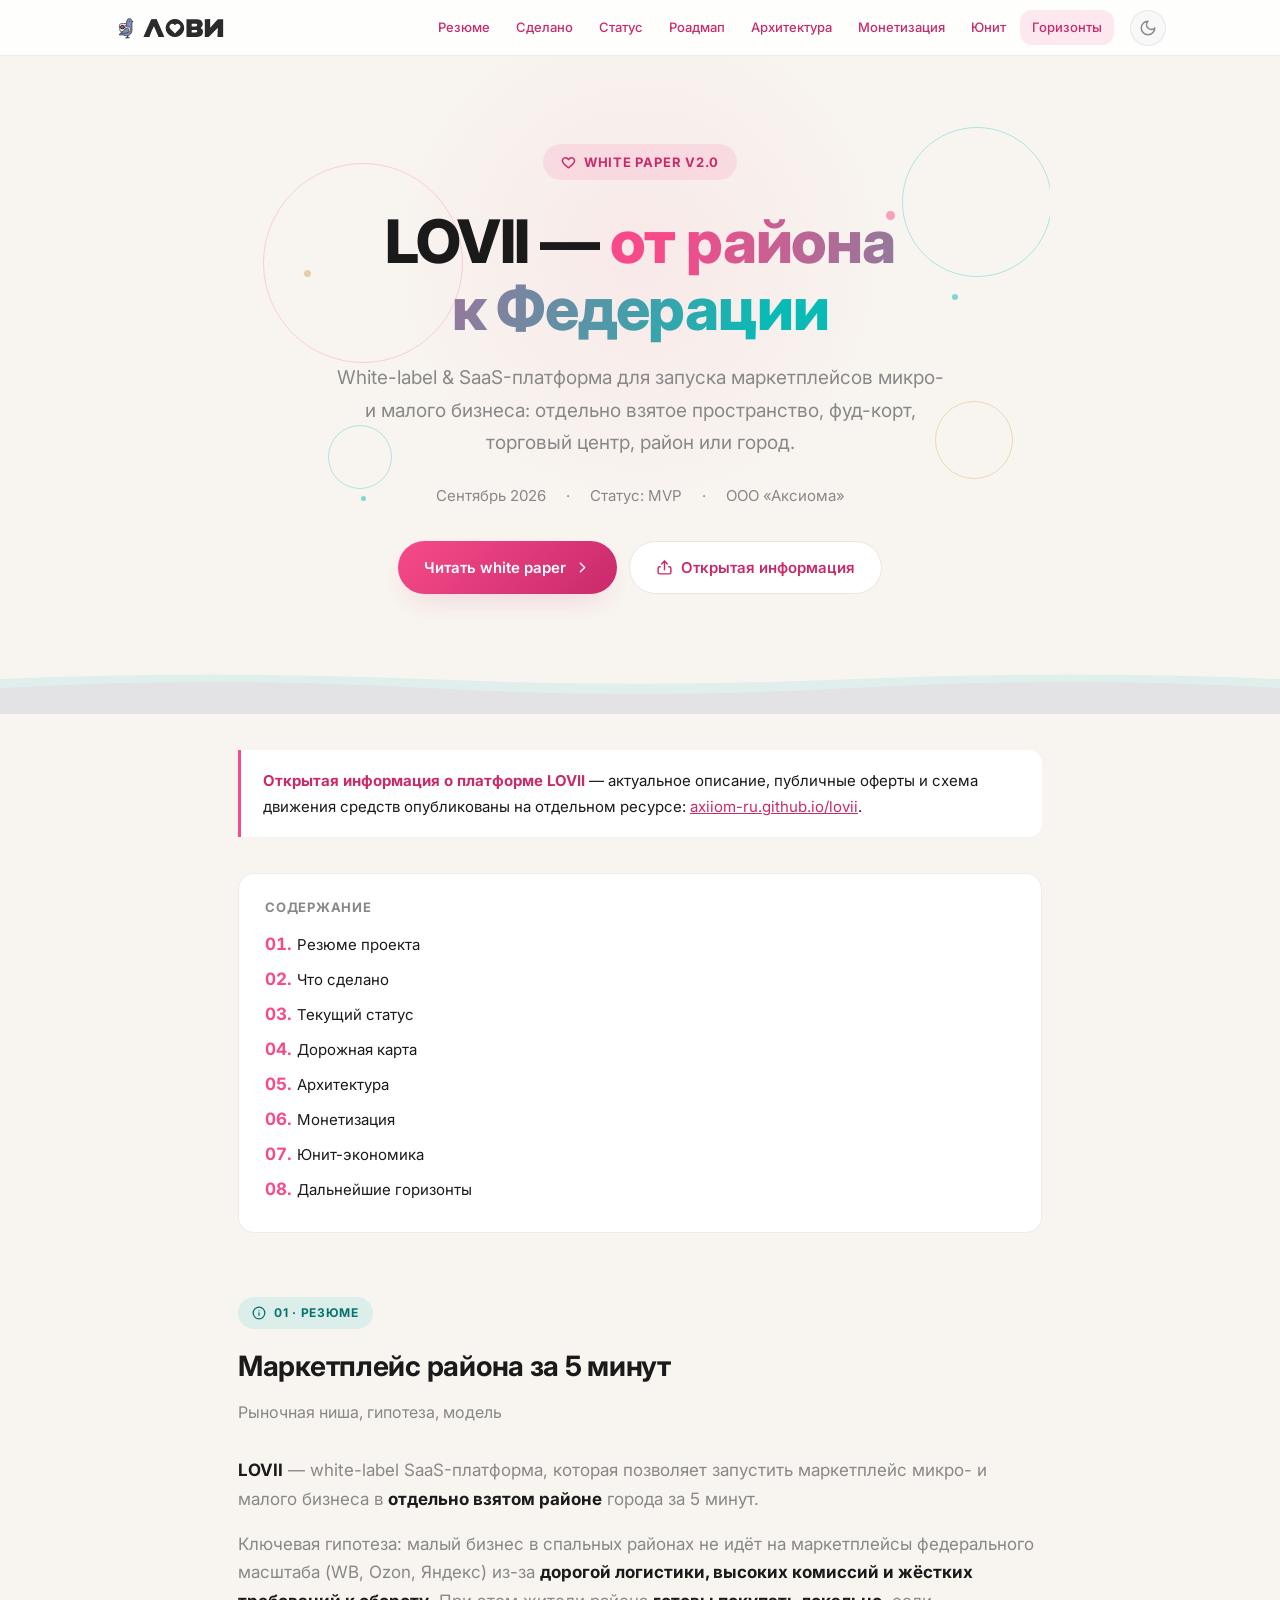
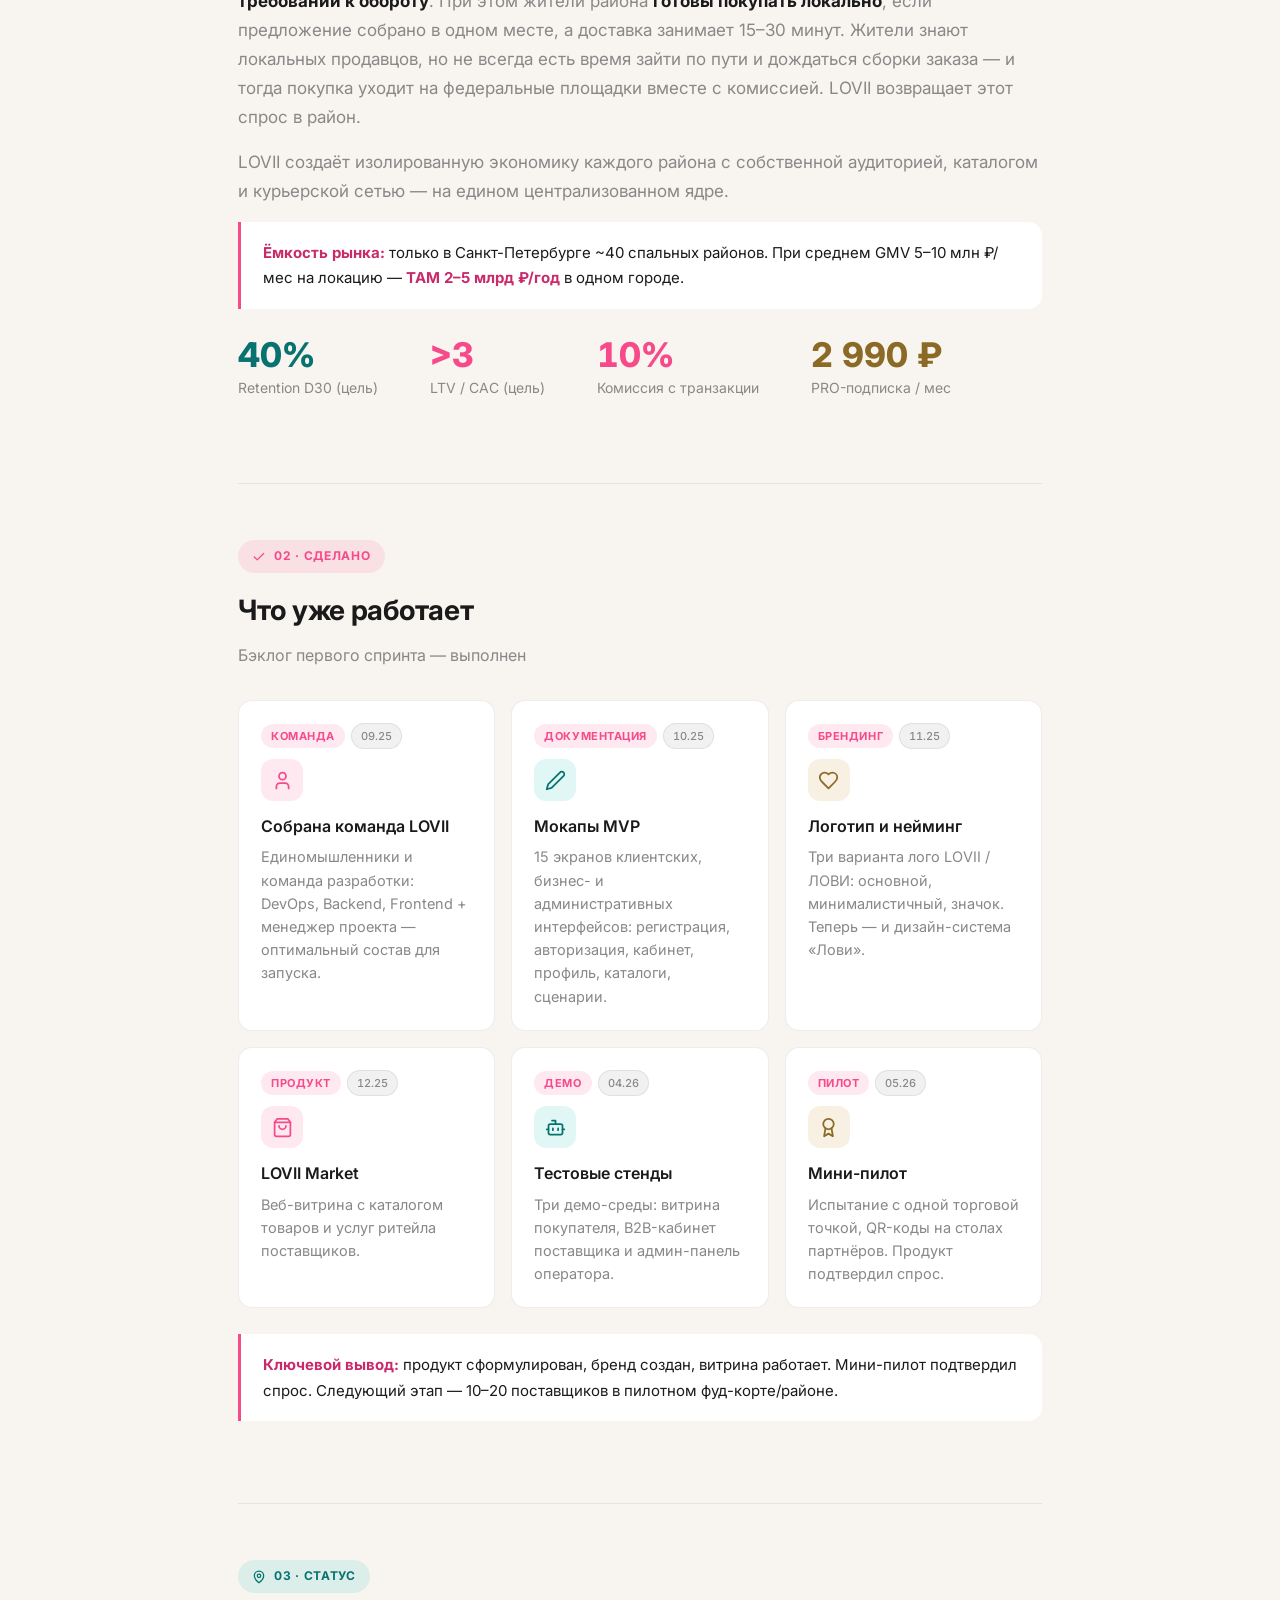
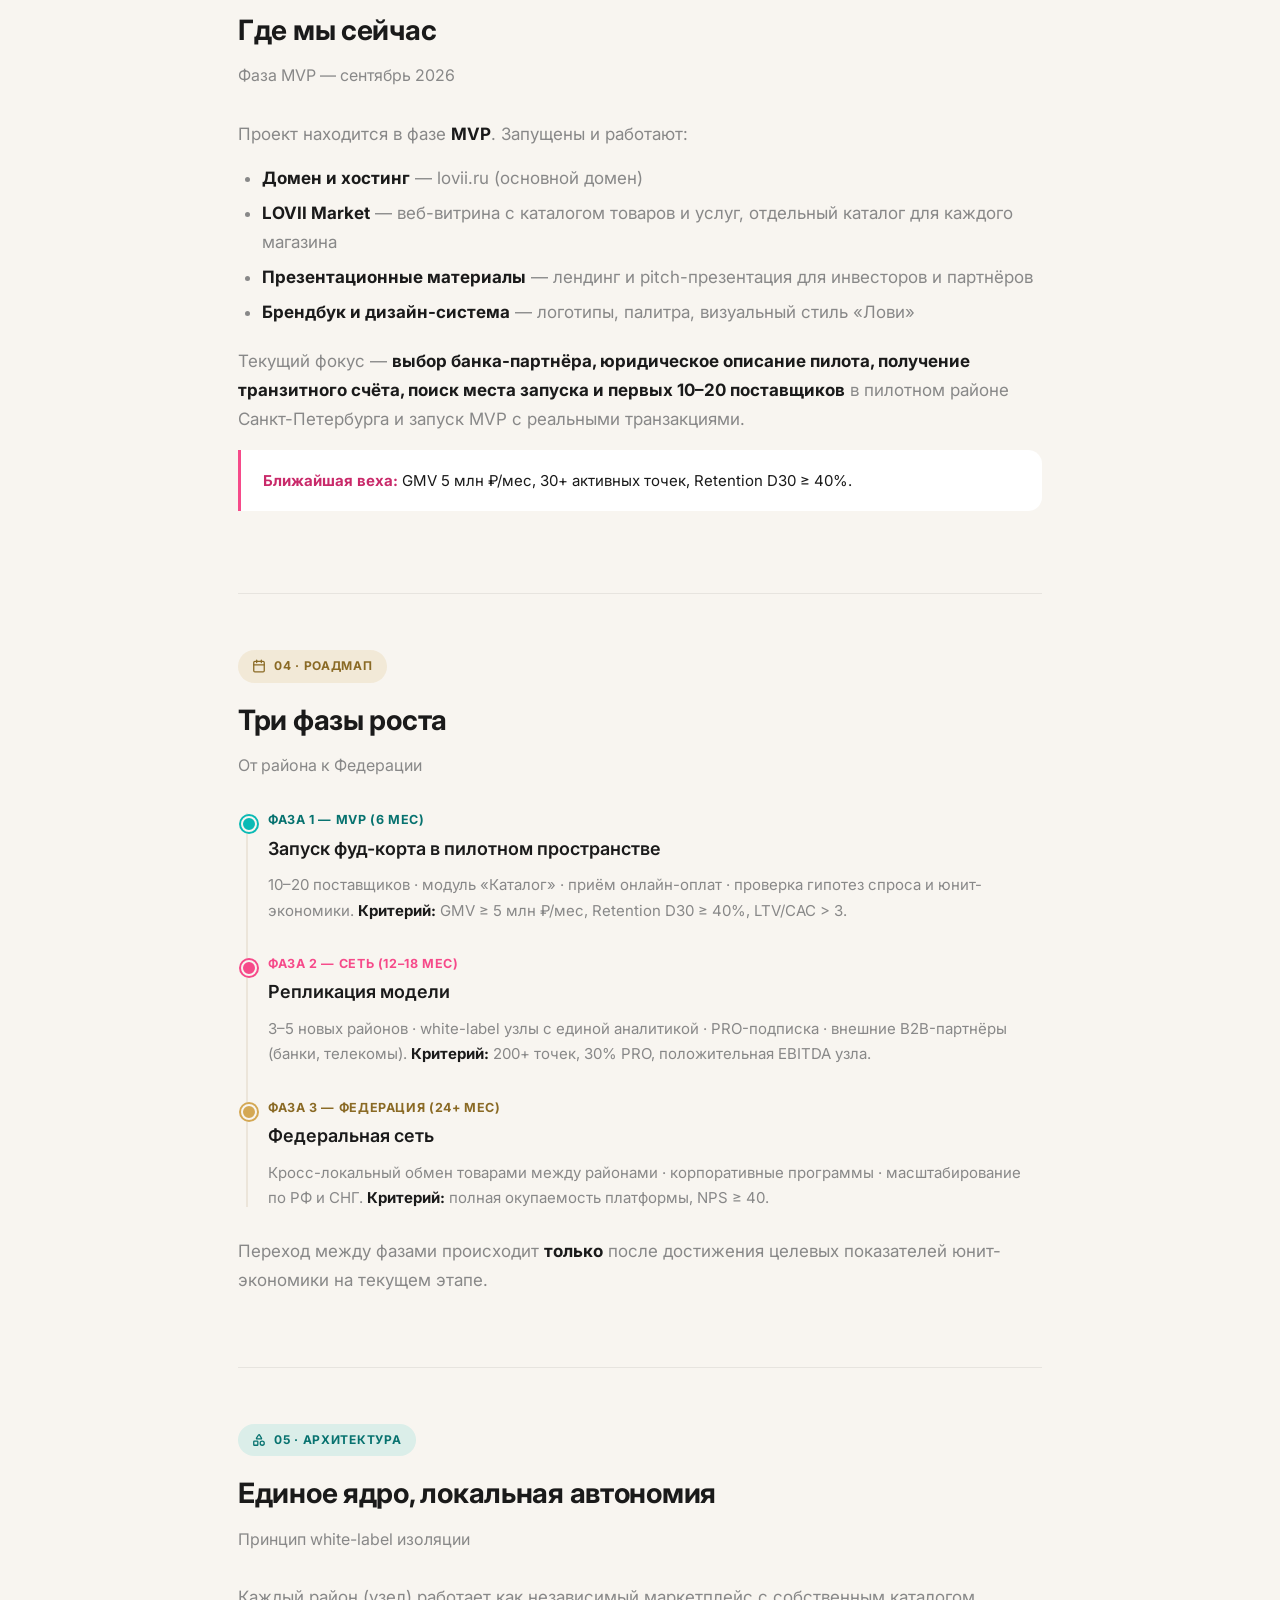
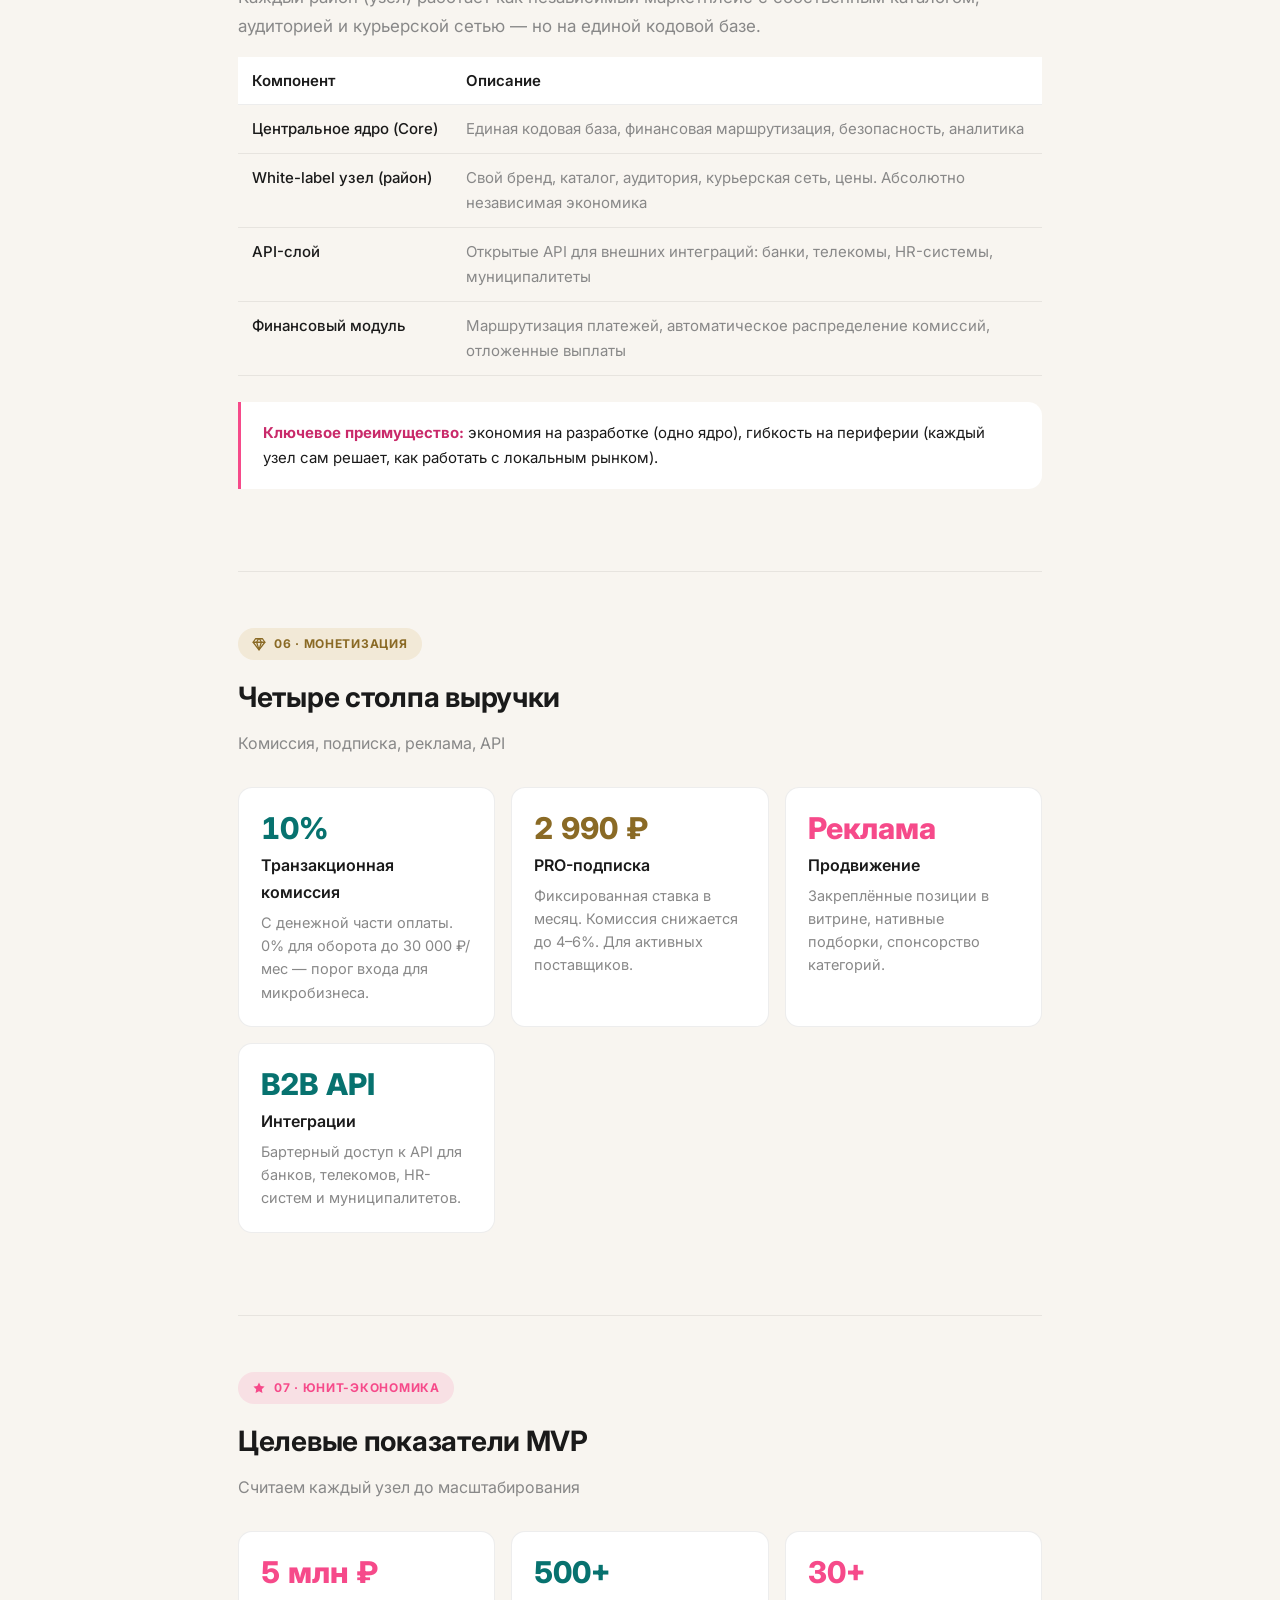
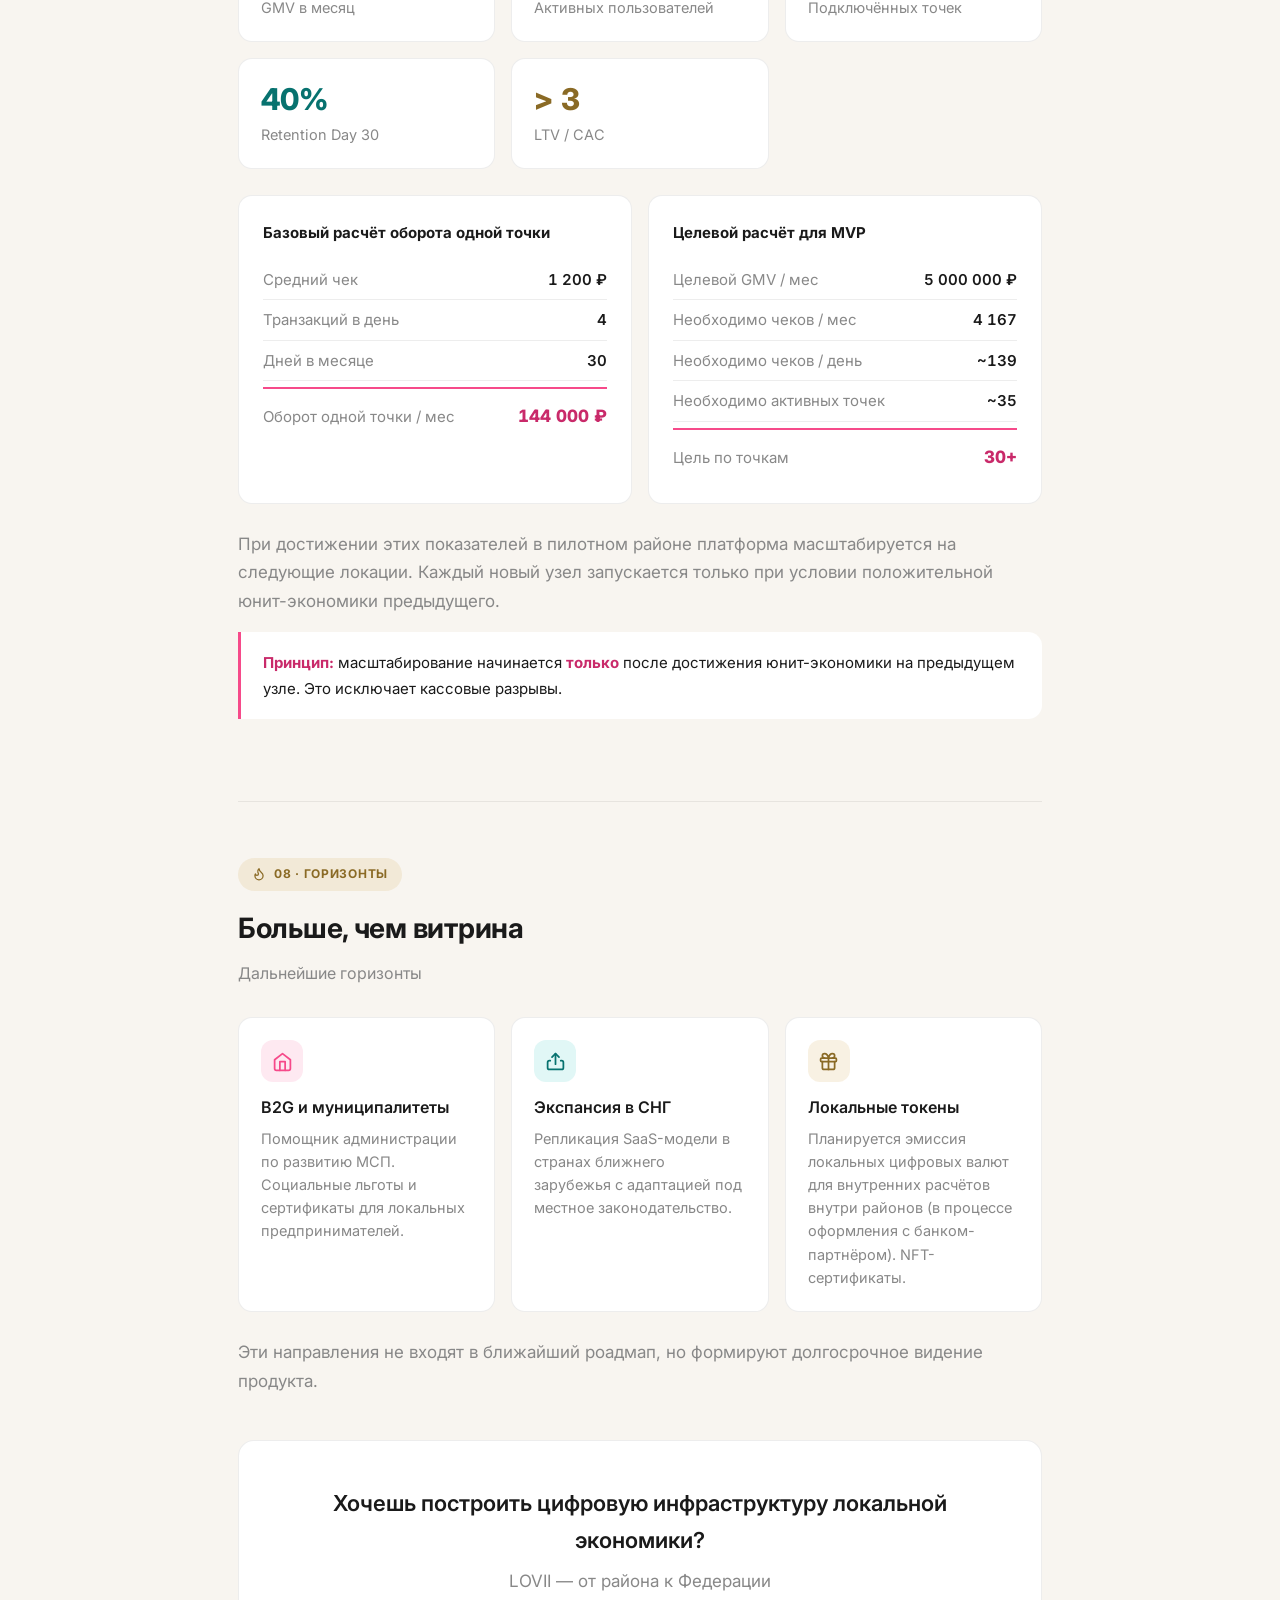
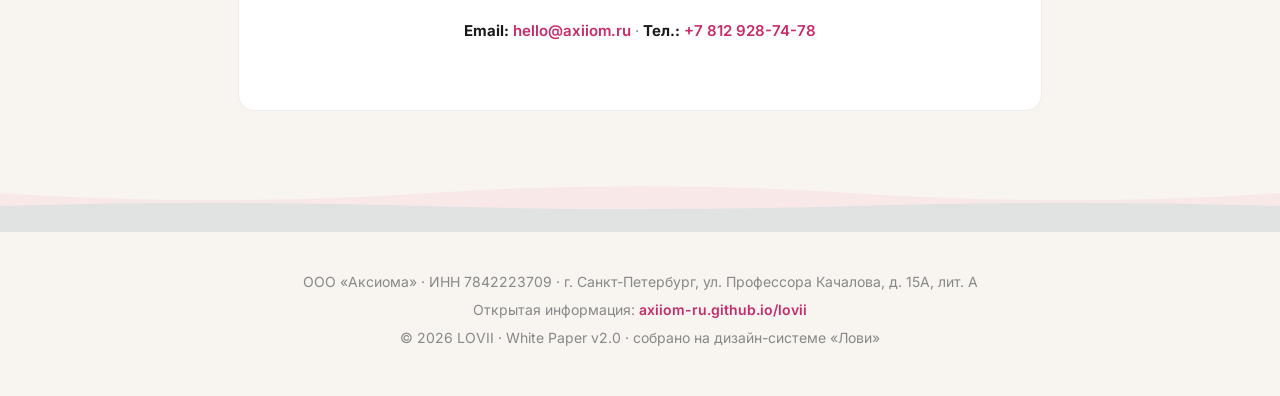
==== commit 5f74d9a2: "feat(site): LOVII site v2.0 — итоговая версия на дизайн-системе «Лови» v1.8.0 Микс white paper v1.23" ====
--- a/index.html
+++ b/index.html
@@ -1,15 +1,21 @@
 <!DOCTYPE html>
-<html lang="ru" class="js">
+<html lang="ru" class="js" data-theme="light">
 <head>
-  <noscript><style>.js section{opacity:1!important;transform:none!important}</style></noscript>
+  <noscript><style>.js main section{opacity:1!important;transform:none!important}</style></noscript>
 <meta charset="UTF-8">
-<meta name="viewport" content="width=device-width, initial-scale=1.0">
+<meta name="viewport" content="width=device-width, initial-scale=1.0, viewport-fit=cover">
 <title>LOVII — локальные маркетплейсы и доставка в районе города</title>
 <meta name="description" content="LOVII — SaaS-платформа локальных маркетплейсов районов Санкт-Петербурга: товары малого бизнеса, доставка 15–30 мин. MVP, мини-пилот проведён.">
-  <link rel="canonical" href="https://lovii.ru/">
-  <link rel="sitemap" href="/sitemap.xml">
-  <link rel="manifest" href="/manifest.json">
-<meta name="theme-color" content="#00c9b7">
+<link rel="canonical" href="https://lovii.ru/">
+<link rel="sitemap" href="/sitemap.xml">
+<link rel="manifest" href="/manifest.json">
+<meta name="theme-color" id="metaTheme" content="#f64a8a">
+<!-- Anti-FOUC (канон docs/05): тема ставится ДО CSS -->
+<script>
+(function(){try{var t=localStorage.getItem('lovii_theme');
+if(!t){t=matchMedia('(prefers-color-scheme: dark)').matches?'dark':'light';}
+document.documentElement.setAttribute('data-theme',t);}catch(e){}})();
+</script>
 <!-- ГЕО (Яндекс) -->
 <meta name="geo.region" content="RU-SPE">
 <meta name="geo.placename" content="Санкт-Петербург">
@@ -19,17 +25,17 @@
 <meta property="og:url" content="https://lovii.ru/">
 <meta property="og:site_name" content="LOVII">
 <meta property="og:title" content="LOVII — локальные маркетплейсы и доставка в районе города">
-<meta property="og:description" content="LOVII — SaaS-платформа локальных маркетплейсов в районах Санкт-Петербурга. Запустите маркетплейс своего района за 5 минут. Доставка 15–30 мин.">
+<meta property="og:description" content="White-label & SaaS-платформа локальных маркетплейсов районов. Запустите маркетплейс своего района за 5 минут. Доставка 15–30 мин.">
 <meta property="og:image" content="https://lovii.ru/og-image.png">
 <meta property="og:image:width" content="1200">
 <meta property="og:image:height" content="630">
-<meta property="og:image:alt" content="LOVII — платформа локальных маркетплейсов районов Санкт-Петербурга">
+<meta property="og:image:alt" content="LOVII — от района к Федерации. Белый paper v2.0 на дизайн-системе «Лови»">
 <meta property="og:locale" content="ru_RU">
 <meta name="twitter:card" content="summary_large_image">
 <meta name="twitter:title" content="LOVII — локальные маркетплейсы и доставка в районе города">
 <meta name="twitter:description" content="LOVII — White-label SaaS-платформа локальных маркетплейсов в районах Санкт-Петербурга.">
 <meta name="twitter:image" content="https://lovii.ru/og-image.png">
-<meta name="twitter:image:alt" content="LOVII — платформа локальных маркетплейсов районов Санкт-Петербурга">
+<meta name="twitter:image:alt" content="LOVII — от района к Федерации">
 <link rel="icon" href="favicon.svg" type="image/svg+xml">
 <link rel="icon" href="favicon-32x32.png" sizes="32x32" type="image/png">
 <link rel="apple-touch-icon" href="apple-touch-icon.png">
@@ -49,608 +55,43 @@
   "vatID": "7842223709",
   "address": {
     "@type": "PostalAddress",
-      "streetAddress": "ул. Профессора Качалова, д. 15А, лит. А",
+    "streetAddress": "ул. Профессора Качалова, д. 15А, лит. А",
     "addressLocality": "Санкт-Петербург",
     "addressCountry": "RU",
-      "postalCode": "192029"
+    "postalCode": "192029"
   }
 }
 </script>
-<style>
-  :root {
-    --accent: #0ABAB5;
-    --accent-dim: #009B9B;
-    --accent-text: #0c7e73;
-    --accent-display: #0a9d8f;
-    --accent-ink: #06383a;
-    --bg: #f5f6fa;
-    --surface: #ffffff;
-    --surface2: #eef0f5;
-    --text: #1a1d24;
-    --text-muted: #5f6672;
-    --border: #dde0e8;
-    --radius: 12px;
-  }
-  .dark {
-    --bg: #0b0d10;
-    --surface: #13161c;
-    --surface2: #1a1f28;
-    --text: #e4e7ed;
-    --text-muted: #8a8f9c;
-    --border: #232834;
-    --accent-text: #00c9b7;
-    --accent-display: #00c9b7;
-  }
-  * { margin: 0; padding: 0; box-sizing: border-box; }
-  html { scroll-behavior: smooth; scroll-padding-top: 80px; }
-  .visually-hidden {
-    position: absolute; width: 1px; height: 1px; margin: -1px;
-    padding: 0; overflow: hidden; clip: rect(0 0 0 0);
-    white-space: nowrap; border: 0;
-  }
-  body {
-    font-family: -apple-system, BlinkMacSystemFont, 'Segoe UI', Roboto, sans-serif;
-    font-size: 17px;
-    background: var(--bg);
-    color: var(--text);
-    line-height: 1.7;
-    -webkit-font-smoothing: antialiased;
-    overflow-x: hidden;
-  }
-  p, li, td, th { overflow-wrap: break-word; word-break: break-word; }
-
-  /* Theme toggle */
-  .theme-toggle {
-    position: fixed;
-    top: 20px;
-    right: 20px;
-    z-index: 100;
-    background: var(--surface2);
-    border: 1px solid var(--border);
-    border-radius: 100px;
-    padding: 3px;
-    cursor: pointer;
-    display: flex;
-    align-items: center;
-    gap: 2px;
-    font-size: 11px;
-    font-weight: 600;
-    letter-spacing: 0.04em;
-    text-transform: uppercase;
-    color: var(--text-muted);
-    transition: background 0.3s, border-color 0.3s;
-    -webkit-user-select: none;
-    user-select: none;
-  }
-  .theme-toggle:hover { border-color: var(--accent-dim); }
-  .theme-toggle span {
-    padding: 4px 12px;
-    border-radius: 100px;
-    transition: 0.25s ease;
-  }
-  .theme-toggle .active {
-    background: var(--accent);
-    color: var(--accent-ink);
-  }
-
-  /* Header / Hero */
-  /* Fixed top header */
-  .top-header {
-    position: fixed;
-    top: 0;
-    left: 0;
-    right: 0;
-    z-index: 200;
-    background: rgba(245, 246, 250, 0.76);
-    backdrop-filter: blur(16px) saturate(1.4);
-    -webkit-backdrop-filter: blur(16px) saturate(1.4);
-    border-bottom: 1px solid var(--border);
-    transition: background 0.3s, border-color 0.3s;
-  }
-  .dark .top-header {
-    background: rgba(11, 13, 16, 0.72);
-  }
-  body.menu-open { overflow: hidden; }
-  .header-inner {
-    max-width: 1100px;
-    margin: 0 auto;
-    padding: 0 24px;
-    display: flex;
-    align-items: center;
-    height: 60px;
-    gap: 16px;
-  }
-  .header-logo {
-    flex-shrink: 0;
-    display: flex;
-    align-items: center;
-    text-decoration: none;
-  }
-  .header-logo img {
-    height: 28px;
-    width: auto;
-    display: block;
-  }
-  .header-logo .dark-logo { display: none; }
-  .dark .header-logo .dark-logo { display: block; }
-  .dark .header-logo .light-logo { display: none; }
-
-  .header-nav {
-    display: flex;
-    align-items: center;
-    gap: 2px;
-    margin-left: auto;
-  }
-  .header-nav a {
-    font-size: 13px;
-    font-weight: 500;
-    color: var(--text-muted);
-    text-decoration: none;
-    padding: 6px 12px;
-    border-radius: 8px;
-    transition: 0.2s;
-    white-space: nowrap;
-  }
-  .header-nav a:hover {
-    color: var(--text);
-    background: rgba(128,128,128,0.08);
-  }
-  .header-nav a.active {
-    color: var(--accent-text);
-    background: rgba(0,201,183,0.1);
-  }
-
-  .top-header .theme-toggle {
-    position: static;
-    flex-shrink: 0;
-  }
-
-  /* Hamburger */
-  .hamburger {
-    display: none;
-    flex-shrink: 0;
-    background: none;
-    border: none;
-    cursor: pointer;
-    padding: 4px;
-    color: var(--text);
-    margin-left: auto;
-  }
-  .hamburger svg { display: block; }
-
-  /* Mobile menu */
-  .mobile-menu {
-    display: none;
-    position: fixed;
-    top: 60px;
-    left: 0;
-    right: 0;
-    bottom: 0;
-    z-index: 199;
-    background: rgba(245, 246, 250, 0.94);
-    backdrop-filter: blur(20px) saturate(1.4);
-    -webkit-backdrop-filter: blur(20px) saturate(1.4);
-    padding: 24px;
-    overflow-y: auto;
-    opacity: 0;
-    transform: translateY(-8px);
-    transition: opacity 0.3s ease, transform 0.3s ease;
-  }
-  .dark .mobile-menu {
-    background: rgba(11, 13, 16, 0.92);
-  }
-  .mobile-menu.open {
-    display: block;
-    opacity: 1;
-    transform: translateY(0);
-  }
-  .mobile-menu nav {
-    display: flex;
-    flex-direction: column;
-    gap: 4px;
-  }
-  .mobile-menu a {
-    font-size: 17px;
-    font-weight: 500;
-    color: var(--text);
-    text-decoration: none;
-    padding: 14px 16px;
-    border-radius: 12px;
-    transition: 0.2s;
-  }
-  .mobile-menu a:hover,
-  .mobile-menu a:active {
-    background: rgba(128,128,128,0.1);
-    color: var(--accent-text);
-  }
-  .mobile-menu .theme-toggle {
-    position: static;
-    margin-top: 24px;
-    align-self: flex-start;
-  }
-
-  body { padding-top: 60px; }
-
-  .hero {
-    padding: 80px 24px 60px;
-    max-width: 820px;
-    margin: 0 auto;
-    text-align: center;
-    position: relative;
-  }
-  /* Hero ambient glow + decorative layer moved to assets/hero.css */
-  .hero-badge {
-    display: inline-block;
-    background: rgba(0,201,183,0.12);
-    color: var(--accent-text);
-    font-size: 14px;
-    font-weight: 600;
-    letter-spacing: 0.04em;
-    padding: 5px 18px;
-    border-radius: 100px;
-    margin-bottom: 24px;
-    text-transform: uppercase;
-  }
-  .hero h1 {
-    font-size: clamp(34px, 5.5vw, 56px);
-    font-weight: 800;
-    line-height: 1.15;
-    letter-spacing: -0.02em;
-    margin-bottom: 16px;
-    background: linear-gradient(100deg, var(--accent-text) 0%, var(--accent-display) 100%);
-    -webkit-background-clip: text;
-    background-clip: text;
-    color: transparent;
-    -webkit-text-fill-color: transparent;
-  }
-  .hero h1 span { color: var(--accent-display); }
-  .hero p {
-    font-size: 19px;
-    color: var(--text-muted);
-    max-width: 600px;
-    margin: 0 auto;
-  }
-  .hero-meta {
-    margin-top: 20px;
-    font-size: 15px;
-    color: var(--text-muted);
-    display: flex;
-    gap: 24px;
-    justify-content: center;
-    flex-wrap: wrap;
-  }
-
-  /* Hero decorative ambient layer (glow + .hero-decor shapes + animations) is loaded from
-     assets/hero.css. Hidden by default so the page renders cleanly if that file is absent. */
-  .hero-decor { display: none; }
-
-  /* Layout */
-  .container { max-width: 860px; margin: 0 auto; padding: 0 28px; }
-
-  section { padding: 60px 0; }
-  section + section { border-top: 1px solid var(--border); }
-
-  h2 {
-    font-size: 28px;
-    font-weight: 700;
-    letter-spacing: -0.01em;
-    margin-bottom: 8px;
-  }
-  h2 + .subtitle {
-    color: var(--text-muted);
-    font-size: 16px;
-    margin-bottom: 32px;
-  }
-  h3 {
-    font-size: 19px;
-    font-weight: 600;
-    margin-bottom: 8px;
-  }
-  p { margin-bottom: 16px; color: var(--text-muted); }
-  p strong { color: var(--text); }
-
-  ul, ol { margin: 0 0 20px 24px; color: var(--text-muted); }
-  li { margin-bottom: 6px; }
-  li strong { color: var(--text); }
-
-  /* Cards */
-  .card-grid {
-    display: grid;
-    grid-template-columns: repeat(auto-fill, minmax(220px, 1fr));
-    gap: 16px;
-    margin-bottom: 24px;
-  }
-  .card {
-    background: var(--surface);
-    border: 1px solid var(--border);
-    border-radius: var(--radius);
-    padding: 20px;
-    transition: transform 0.25s ease, box-shadow 0.25s ease;
-  }
-  .card:hover {
-    transform: translateY(-3px);
-    box-shadow: 0 8px 32px rgba(0,0,0,0.08);
-  }
-  .card h3 { font-size: 16px; margin-bottom: 4px; }
-  .card .value {
-    font-size: 30px;
-    font-weight: 800;
-    color: var(--accent-display);
-    line-height: 1.2;
-    margin-bottom: 4px;
-  }
-  .card p { font-size: 15px; margin: 0; }
-
-  /* Table */
-  .table-wrap { overflow-x: auto; margin-bottom: 24px; }
-  table {
-    width: 100%;
-    border-collapse: collapse;
-    font-size: 15px;
-  }
-  th, td {
-    text-align: left;
-    padding: 10px 14px;
-    border-bottom: 1px solid var(--border);
-  }
-  th {
-    background: var(--surface);
-    font-weight: 600;
-    color: var(--text);
-    white-space: nowrap;
-  }
-  td { color: var(--text-muted); }
-  td:first-child { font-weight: 500; color: var(--text); }
-
-  /* Highlight box */
-  .highlight {
-    background: var(--surface);
-    border-left: 3px solid var(--accent);
-    border-radius: 0 var(--radius) var(--radius) 0;
-    padding: 16px 20px;
-    margin-bottom: 24px;
-    font-size: 15px;
-  }
-  .highlight strong { color: var(--accent-text); }
-
-  .calc-block {
-    background: var(--surface);
-    border: 1px solid var(--border);
-    border-radius: var(--radius);
-    padding: 24px;
-    margin-bottom: 24px;
-  }
-  .calc-block h3 {
-    font-size: 15px;
-    font-weight: 700;
-    margin-bottom: 16px;
-    color: var(--text);
-  }
-  .calc-row {
-    display: flex;
-    justify-content: space-between;
-    align-items: baseline;
-    padding: 6px 0;
-    font-size: 15px;
-    border-bottom: 1px solid var(--border);
-    gap: 16px;
-  }
-  .calc-row:last-child { border-bottom: none; }
-  .calc-row .label { color: var(--text-muted); }
-  .calc-row .value {
-    font-weight: 600;
-    color: var(--text);
-    white-space: nowrap;
-    font-variant-numeric: tabular-nums;
-  }
-  .calc-row.result {
-    border-bottom: none;
-    margin-top: 4px;
-    padding-top: 12px;
-    border-top: 2px solid var(--accent);
-  }
-  .calc-row.result .value {
-    color: var(--accent-text);
-    font-weight: 800;
-    font-size: 17px;
-  }
-
-  /* Timeline */
-  .timeline { position: relative; padding-left: 28px; margin-bottom: 24px; }
-  .timeline::before {
-    content: '';
-    position: absolute;
-    left: 8px;
-    top: 0;
-    bottom: 0;
-    width: 2px;
-    background: var(--border);
-  }
-  .tl-item { position: relative; margin-bottom: 28px; }
-  .tl-item::before {
-    content: '';
-    position: absolute;
-    left: -24px;
-    top: 6px;
-    width: 12px;
-    height: 12px;
-    border-radius: 50%;
-    background: var(--accent);
-    border: 2px solid var(--bg);
-  }
-  .tl-item .phase {
-    font-size: 13px;
-    font-weight: 700;
-    text-transform: uppercase;
-    letter-spacing: 0.04em;
-    color: var(--accent-text);
-    margin-bottom: 2px;
-  }
-  .tl-item h3 { font-size: 18px; }
-  .tl-item p { font-size: 15px; margin: 2px 0 0; }
-
-  /* Metrics row */
-  .metrics {
-    display: flex;
-    flex-wrap: wrap;
-    gap: 24px 48px;
-    margin-bottom: 24px;
-  }
-  .metric .num { font-size: 32px; font-weight: 800; color: var(--accent-display); line-height: 1.1; }
-  .metric .label { font-size: 14px; color: var(--text-muted); }
-
-  /* Tag */
-  .tag {
-    display: inline-block;
-    font-size: 12px;
-    font-weight: 600;
-    letter-spacing: 0.03em;
-    padding: 2px 10px;
-    border-radius: 100px;
-    background: rgba(0,201,183,0.1);
-    color: var(--accent-text);
-    margin-right: 6px;
-    text-transform: uppercase;
-  }
-  .tag-date {
-    display: inline-block;
-    font-size: 11px;
-    font-weight: 500;
-    letter-spacing: 0.02em;
-    padding: 2px 8px;
-    border-radius: 100px;
-    background: var(--surface2);
-    border: 1px solid var(--border);
-    color: var(--text-muted);
-    font-variant-numeric: tabular-nums;
-  }
-
-  /* Nav */
-  .toc {
-    background: var(--surface);
-    border: 1px solid var(--border);
-    border-radius: var(--radius);
-    padding: 20px 24px;
-    margin-bottom: 40px;
-  }
-  .toc-title { font-size: 14px; font-weight: 700; text-transform: uppercase; letter-spacing: 0.05em; color: var(--text-muted); margin-bottom: 12px; }
-  .toc ol { margin: 0; list-style: none; counter-reset: toc; }
-  .toc li { counter-increment: toc; margin-bottom: 4px; }
-  .toc li::before { content: counter(toc) ". "; color: var(--accent-text); font-weight: 600; }
-  .toc a { color: var(--text); text-decoration: none; font-size: 15px; }
-  .toc a:hover { color: var(--accent-text); }
-
-  /* Section reveal (only when JS enabled; safe no-JS fallback) */
-  .js section {
-    opacity: 0;
-    transform: translateY(24px);
-    transition: opacity 0.6s ease, transform 0.6s ease;
-  }
-  .js section.revealed {
-    opacity: 1;
-    transform: translateY(0);
-  }
-  :focus-visible { outline: 2px solid var(--accent-text); outline-offset: 2px; }
-  @media (prefers-reduced-motion: reduce) {
-    .js section { opacity: 1; transform: none; transition: none; }
-  }
-  .openinfo-link { color: var(--accent-text); text-decoration: none; font-weight: 600; }
-  .openinfo-link:hover { text-decoration: underline; }
-
-  /* Footer / CTA */
-  .cta-block {
-    text-align: center;
-    margin-top: 48px;
-    padding: 40px 32px;
-    background: var(--surface);
-    border-radius: var(--radius);
-    border: 1px solid var(--border);
-  }
-  .cta-block h3 {
-    font-size: 22px;
-    margin-bottom: 8px;
-  }
-  .cta-block p { margin-bottom: 20px; }
-  .cta-block .cta-links {
-    font-size: 15px;
-    color: var(--text-muted);
-  }
-  .cta-block .cta-links a {
-    color: var(--accent-text);
-    text-decoration: none;
-  }
-  .cta-block .cta-links a:hover { text-decoration: underline; }
-
-  footer {
-    border-top: 1px solid var(--border);
-    padding: 32px 24px;
-    text-align: center;
-    font-size: 14px;
-    color: var(--text-muted);
-  }
-
-  /* Планшеты: 8 пунктов навигации не влезают — гамбургер вместо них */
-  @media (max-width: 1000px) {
-    .header-nav { display: none; }
-    .hamburger { display: flex; margin-left: 8px; }
-    .top-header .theme-toggle { margin-left: auto; }
-  }
-
-  @media (max-width: 640px) {
-    .container { padding: 0 16px; }
-    .header-inner { padding: 0 12px; }
-    .hero { padding: 40px 12px 40px; }
-    section { padding: 32px 0; }
-    .card-grid { grid-template-columns: 1fr; }
-    .card-grid .card { padding: 16px; }
-    .header-nav { display: none; }
-    .top-header .theme-toggle { display: none; }
-    .hamburger { display: flex; margin-left: auto; }
-    .hero-meta { font-size: 13px; gap: 12px; }
-    .calc-block { padding: 16px; }
-    .calc-row { font-size: 14px; flex-wrap: wrap; gap: 4px; }
-    .calc-row .value { font-size: 14px; }
-    .table-wrap { margin: 0 -16px; border-radius: 0; }
-    .toc { padding: 16px; }
-  }
-
-  /* Print */
-  @media print {
-    .top-header, .theme-toggle, .hamburger, .mobile-menu, .toc, .hero-meta, .cta-block { display: none !important; }
-    body { padding-top: 0 !important; background: #fff !important; color: #000 !important; }
-    section { padding: 24px 0 !important; break-inside: avoid; }
-    section + section { border-top: 1px solid #ccc !important; }
-    a { color: #000 !important; text-decoration: underline; }
-    .card, .highlight, .calc-block { break-inside: avoid; border-color: #ccc !important; }
-    .hero::before { display: none; }
-  }
-</style>
-  <link rel="stylesheet" href="assets/hero.css">
+<link rel="preconnect" href="https://fonts.googleapis.com">
+<link rel="preconnect" href="https://fonts.gstatic.com" crossorigin>
+<link href="https://fonts.googleapis.com/css2?family=Inter:wght@400;500;600;700;800&display=swap" rel="stylesheet">
+<link rel="stylesheet" href="assets/tokens.css">
+<link rel="stylesheet" href="assets/site.css">
 </head>
 <body>
 
 <header class="top-header">
   <div class="header-inner">
-    <a href="#" class="header-logo">
-      <img class="light-logo" src="img/logos/lovii-logo.svg" alt="LOVII" width="2444" height="512">
-      <img class="dark-logo" src="img/logos/lovii-logo_dark.svg" alt="LOVII" width="2444" height="512">
+    <a href="#" class="header-logo" aria-label="LOVII — наверх">
+      <img class="logo-light-img" src="img/logos/lovii-logo.svg" alt="LOVII" width="2444" height="512">
+      <img class="logo-dark-img" src="img/logos/lovii-logo_dark.svg" alt="LOVII" width="2444" height="512">
     </a>
     <nav class="header-nav" aria-label="Основная навигация">
       <a href="#exec">Резюме</a>
-      <a href="#done">Done</a>
-      <a href="#now">Now</a>
-      <a href="#roadmap">Roadmap</a>
-      <a href="#architecture">Архит.</a>
-      <a href="#monetization">Монет.</a>
+      <a href="#done">Сделано</a>
+      <a href="#now">Статус</a>
+      <a href="#roadmap">Роадмап</a>
+      <a href="#architecture">Архитектура</a>
+      <a href="#monetization">Монетизация</a>
       <a href="#unit">Юнит</a>
       <a href="#horizons">Горизонты</a>
     </nav>
-    <button class="theme-toggle" id="themeToggle">
-      <span data-theme="dark">Dark</span>
-      <span class="active" data-theme="light">Light</span>
+    <button class="theme-btn" id="themeBtn" aria-label="Переключить тему">
+      <svg class="ico i-moon" aria-hidden="true"><use href="assets/icons.svg#i-moon"/></svg>
+      <svg class="ico i-sun" aria-hidden="true"><use href="assets/icons.svg#i-sun"/></svg>
     </button>
-    <button class="hamburger" id="hamburgerBtn" aria-label="Меню">
-      <svg width="24" height="24" viewBox="0 0 24 24" fill="none" stroke="currentColor" stroke-width="2"><line x1="4" y1="6" x2="20" y2="6"/><line x1="4" y1="12" x2="20" y2="12"/><line x1="4" y1="18" x2="20" y2="18"/></svg>
+    <button class="burger" id="burger" aria-label="Меню" aria-expanded="false">
+      <svg class="ico" viewBox="0 0 24 24" aria-hidden="true"><line x1="4" y1="7" x2="20" y2="7"/><line x1="4" y1="12" x2="20" y2="12"/><line x1="4" y1="17" x2="20" y2="17"/></svg>
     </button>
   </div>
 </header>
@@ -658,360 +99,378 @@
 <div class="mobile-menu" id="mobileMenu">
   <nav aria-label="Мобильное меню">
     <a href="#exec">Резюме</a>
-    <a href="#done">Что сделано (Done)</a>
-    <a href="#now">Текущий статус (Now)</a>
+    <a href="#done">Что сделано</a>
+    <a href="#now">Текущий статус</a>
     <a href="#roadmap">Дорожная карта</a>
     <a href="#architecture">Архитектура</a>
     <a href="#monetization">Монетизация</a>
     <a href="#unit">Юнит-экономика</a>
-    <a href="#horizons">Дальнейшие горизонты</a>
+    <a href="#horizons">Горизонты</a>
+    <a href="#" class="theme-link">Сменить тему</a>
   </nav>
-    <button class="theme-toggle">
-    <span data-theme="dark">Dark</span>
-    <span class="active" data-theme="light">Light</span>
-  </button>
 </div>
 
 <main>
 
-<section class="hero">
-  <div class="hero-decor" aria-hidden="true">
-      <div class="decor decor--ring-spin" data-depth="0.6" style="--x:5%;  --y:20%; --s:210px; --fd:0.4s;"><div class="decor__el"></div></div>
-    <div class="decor decor--glow"      data-depth="0.9" style="--x:3%;  --y:62%; --s:120px; --fd:0.2s;"><div class="decor__el"></div></div>
-    <div class="decor decor--ring2"     data-depth="0.4" style="--x:14%; --y:48%; --s:60px;  --fd:0.5s;"><div class="decor__el"></div></div>
-    <div class="decor decor--ring"      data-depth="1.1" style="--x:84%; --y:16%; --s:150px; --fd:0.4s;"><div class="decor__el"></div></div>
-    <div class="decor decor--glow"      data-depth="0.8" style="--x:90%; --y:56%; --s:130px; --fd:0.3s;"><div class="decor__el"></div></div>
-    <div class="decor decor--ring2"     data-depth="0.5" style="--x:82%; --y:82%; --s:70px;  --fd:0.5s;"><div class="decor__el"></div></div>
-    <span class="pulse-dot" data-depth="0.7" style="--x:84%; --y:13%; --s:6px;  --fd:0.6s; --pd:2.4s;"></span>
-    <span class="pulse-dot" data-depth="0.9" style="--x:90%; --y:25%; --s:10px; --fd:0.7s; --pd:3.1s;"></span>
-    <span class="pulse-dot" data-depth="0.6" style="--x:93%; --y:39%; --s:5px;  --fd:0.8s; --pd:4.2s;"></span>
-    <span class="pulse-dot" data-depth="1.0" style="--x:87%; --y:53%; --s:12px; --fd:0.9s; --pd:3.7s;"></span>
-    <span class="pulse-dot" data-depth="0.8" style="--x:91%; --y:69%; --s:7px;  --fd:1.0s; --pd:2.9s;"></span>
-    <span class="pulse-dot" data-depth="0.7" style="--x:85%; --y:83%; --s:9px;  --fd:1.1s; --pd:3.4s;"></span>
+<section class="hero" aria-label="О проекте">
+  <div class="ambient hero-decor-open" aria-hidden="true">
+    <div class="ring" style="--x:4%; --y:18%; --s:200px;" data-depth="0.6"></div>
+    <div class="ring tiffany" style="--x:82%; --y:12%; --s:150px;" data-depth="1.0"></div>
+    <div class="ring tiffany" style="--x:12%; --y:62%; --s:64px;" data-depth="0.5"></div>
+    <div class="ring gold" style="--x:86%; --y:58%; --s:78px;" data-depth="0.8"></div>
+    <span class="pulse" style="--x:80%; --y:26%; --s:9px; --pd:0s;" data-depth="0.9"></span>
+    <span class="pulse tiffany" style="--x:88%; --y:40%; --s:6px; --pd:1.1s;" data-depth="0.7"></span>
+    <span class="pulse gold" style="--x:9%; --y:36%; --s:7px; --pd:2.2s;" data-depth="0.8"></span>
+    <span class="pulse tiffany" style="--x:16%; --y:74%; --s:5px; --pd:1.7s;" data-depth="0.6"></span>
   </div>
-  <div class="hero-badge">White Paper v1.23</div>
-  <h1>LOVII — <span>от района к Федерации</span></h1>
-  <p>White-label &amp; SaaS-платформа для создания и масштабирования локальных маркетплейсов для микро- и малого бизнеса в отдельно взятом пространстве, фуд-корте, торговом центре, районе или городе.</p>
+  <span class="hero-kicker">
+    <svg class="ico" aria-hidden="true" viewBox="0 0 24 24"><path d="M12 20.5s-7.5-4.7-9.3-9.2C1.3 7.7 3.7 4.5 7 4.5c2.1 0 3.9 1.3 5 3 1.1-1.7 2.9-3 5-3 3.3 0 5.7 3.2 4.3 6.8-1.8 4.5-9.3 9.2-9.3 9.2z"/></svg>
+    White Paper v2.0
+  </span>
+  <h1>LOVII — <span class="grad">от района<br>к Федерации</span></h1>
+  <p class="lead">White-label &amp; SaaS-платформа для запуска маркетплейсов микро- и малого бизнеса: отдельно взятое пространство, фуд-корт, торговый центр, район или город.</p>
   <div class="hero-meta">
-    <span>Дата: август 2026</span>
+    <span>Сентябрь 2026</span>
+    <span>·</span>
     <span>Статус: MVP</span>
+    <span>·</span>
     <span>ООО «Аксиома»</span>
   </div>
-</section>
-
-<div class="container">
-
-<div class="highlight" style="margin-top:40px;">
-  <strong>Открытая информация о платформе LOVII</strong> — актуальное описание, публичные оферты и схема движения средств опубликованы на отдельном ресурсе:
-  <a href="https://axiiom-ru.github.io/lovii/" class="openinfo-link">axiiom-ru.github.io/lovii</a>
-  · <a href="https://axiiom-ru.github.io/lovii/" class="openinfo-link">публичные документы</a>.
-</div>
-
-<div class="toc">
-  <div class="toc-title">Содержание</div>
-  <ol>
-    <li><a href="#exec">резюме проекта</a></li>
-    <li><a href="#done">Что сделано (Done)</a></li>
-    <li><a href="#now">Текущий статус (Now)</a></li>
-    <li><a href="#roadmap">Дорожная карта</a></li>
-    <li><a href="#architecture">Архитектура</a></li>
-    <li><a href="#monetization">Монетизация</a></li>
-    <li><a href="#unit">Юнит-экономика</a></li>
-    <li><a href="#horizons">Дальнейшие горизонты</a></li>
-  </ol>
-</div>
-
-<!-- 1. Executive Summary -->
-<section id="exec">
-  <h2>1. Исполнительное резюме</h2>
-  <p class="subtitle">Рыночная ниша, гипотеза, модель</p>
-
-  <p><strong>LOVII</strong> — white-label SaaS-платформа, которая позволяет запустить маркетплейс микро- и малого бизнеса в <strong>отдельно взятом районе</strong> города за 5 минут.</p>
-
-  <p>Ключевая гипотеза: малый бизнес в спальных районах не идёт на маркетплейсы федерального масштаба (WB, Ozon, Яндекс) из-за <strong>дорогой логистики, высоких комиссий и жёстких требований к обороту</strong>. При этом жители района <strong>готовы покупать локально</strong>, если предложение собрано в одном месте и доставка занимает 15–30 минут. Жители знают всех локальных продавцов, но не всегда есть время зайти по пути и выбрать товар или позиции из меню и дождаться сборки/приготовления заказа. Но когда есть время идут на Яндекс/WB/Ozon и там выбирают доставку. Для локального бизнеса это большие расходы на комиссии платформ, но только так жители соседних парадных могут получить товар, продукты или еду.</p>
-
-  <p>LOVII создаёт изолированную экономику каждого района с собственной аудиторией, каталогом и курьерской сетью — на едином централизованном ядре.</p>
-
-  <div class="highlight">
-    <strong>Ёмкость рынка:</strong> только в Санкт-Петербурге ~40 спальных районов (локаций). При среднем GMV 5–10 млн ₽/мес на локацию — <strong>TAM 2–5 млрд ₽/год</strong> в одном городе.
-  </div>
-
-  <div class="metrics">
-    <div class="metric"><div class="num">40%</div><div class="label">Retention D30 (цель)</div></div>
-    <div class="metric"><div class="num">&gt;3</div><div class="label">LTV / CAC (цель)</div></div>
-    <div class="metric">      <div class="num">10%</div><div class="label">Комиссия с транзакции</div></div>
-    <div class="metric">      <div class="num">2 990 ₽</div><div class="label">PRO-подписка / мес</div></div>
+  <div class="hero-cta">
+    <a class="btn btn-primary" href="#exec">
+      Читать white paper
+      <svg class="ico" aria-hidden="true"><use href="assets/icons.svg#i-chevron-right"/></svg>
+    </a>
+    <a class="btn btn-ghost" href="https://axiiom-ru.github.io/lovii/" target="_blank" rel="noopener">
+      <svg class="ico" aria-hidden="true"><use href="assets/icons.svg#i-share"/></svg>
+      Открытая информация
+    </a>
   </div>
 </section>
 
-<!-- 2. Done -->
-<section id="done">
-  <h2>2. Что сделано (Done)</h2>
-  <p class="subtitle">Бэклог выполненных работ за первый спринт</p>
-
-  <div class="card-grid">
-    <div class="card">
-      <span class="tag">Команда</span><span class="tag-date">09.25</span>
-      <h3>Собрана команда LOVII</h3>
-      <p>Единомышленники &amp; команда разработки. Оптимальная команда для запуска : DevOps, Backends, Frontends + менеджер проекта.</p>
-    </div>
-    <div class="card">
-      <span class="tag">Документация</span><span class="tag-date">10.25</span>
-      <h3>Мокапы MVP: клиентские, бизнес и административные интерфейсы</h3>
-      <p>15 экранов: регистрация, авторизация, кабинет, профиль, каталоги, сценарии.</p>
-    </div>
-    <div class="card">
-      <span class="tag">Брендинг</span><span class="tag-date">11.25</span>
-      <h3>Подготовлен логотип и нейминг</h3>
-      <p>Три варианта лого LOVII / ЛОВИ (основной, минималистичный, значок).</p>
-    </div>
-    <div class="card">
-      <span class="tag">Продукт</span><span class="tag-date">12.25</span>
-      <h3>LOVII Market</h3>
-      <p>Веб-витрина с каталогом товаров и услуг ритейла поставщиков.</p>
-    </div>
-    <div class="card">
-      <span class="tag">Демо</span><span class="tag-date">04.26</span>
-      <h3>Тестовые стенды</h3>
-      <p>Три демо-среды: витрина покупателя, B2B-кабинет поставщика и админ-панель оператора.</p>
-    </div>
-    <div class="card">
-      <span class="tag">Пилот</span><span class="tag-date">05.26</span>
-      <h3>Мини-пилот</h3>
-      <p>Проведено испытание с одной торговой точкой. Размещены QR-коды на столах нескольких партнёров. Продукт подтвердил спрос.</p>
-    </div>
+<div class="wave" aria-hidden="true">
+  <svg viewBox="0 0 1200 64" preserveAspectRatio="none">
+    <path class="wampath1" d="M0,26 Q200,40 400,26 T800,26 T1200,26 L1200,64 L0,64 Z">
+      <animate attributeName="d" dur="9s" repeatCount="indefinite"
+        keyTimes="0;0.333;0.667;1" calcMode="spline" keySplines="0.5 0 0.5 1;0.5 0 0.5 1;0.5 0 0.5 1"
+        values="M0,26 Q200,40 400,26 T800,26 T1200,26 L1200,64 L0,64 Z;M0,30 Q200,18 400,30 T800,30 T1200,30 L1200,64 L0,64 Z;M0,22 Q200,36 400,22 T800,22 T1200,22 L1200,64 L0,64 Z;M0,26 Q200,40 400,26 T800,26 T1200,26 L1200,64 L0,64 Z"/>
+    </path>
+    <path class="wampath2" d="M0,38 Q200,26 400,38 T800,38 T1200,38 L1200,64 L0,64 Z">
+      <animate attributeName="d" dur="7s" begin="-3s" repeatCount="indefinite"
+        keyTimes="0;0.333;0.667;1" calcMode="spline" keySplines="0.5 0 0.5 1;0.5 0 0.5 1;0.5 0 0.5 1"
+        values="M0,38 Q200,26 400,38 T800,38 T1200,38 L1200,64 L0,64 Z;M0,34 Q200,44 400,34 T800,34 T1200,34 L1200,64 L0,64 Z;M0,42 Q200,30 400,42 T800,42 T1200,42 L1200,64 L0,64 Z;M0,38 Q200,26 400,38 T800,38 T1200,38 L1200,64 L0,64 Z"/>
+    </path>
+  </svg>
+</div>
+
+<div class="container">
+
+  <div class="highlight" style="margin-top:36px;">
+    <strong>Открытая информация о платформе LOVII</strong> — актуальное описание, публичные оферты и схема движения средств опубликованы на отдельном ресурсе:
+    <a href="https://axiiom-ru.github.io/lovii/" target="_blank" rel="noopener">axiiom-ru.github.io/lovii</a>.
   </div>
 
-  <div class="highlight">
-    <strong>Ключевой вывод:</strong> продукт сформулирован, бренд создан, витрина работает. Мини-пилот подтвердил спрос и необходимость. Следующий этап — масштабирование на 10–20 поставщиков в пилотном фуд-корте/районе.
-  </div>
-</section>
-
-<!-- 3. Now -->
-<section id="now">
-  <h2>3. Текущий статус (Now)</h2>
-  <p class="subtitle">Где мы находимся сегодня</p>
-
-  <p>Проект находится в фазе <strong>MVP</strong>. Запущены и работают:</p>
-
-  <ul>
-    <li><strong>Домен и хостинг</strong> — lovii.ru (основной домен)</li>
-    <li><strong>LOVII</strong> — веб-витрина с каталогом товаров и услуг (каталог для каждого магазина)</li>
-    <li><strong>Презентационные материалы</strong> — лендинг и pitch-презентация для инвесторов и партнёров</li>
-    <li><strong>Брендбук</strong> — логотипы, цветовая схема, визуальный стиль (в процессе согласования)</li>
-  </ul>
-
-  <p>Текущий фокус — <strong>Выбор банка Партнера, юридическое описание пилота, получение транзитного счёта, поиск места запуска и первых 10–20 поставщиков</strong> в пилотном районе (Санкт-Петербург) и запуск MVP с реальными транзакциями.</p>
-
-  <div class="highlight">
-    <strong>Ближайшая веха:</strong> GMV 5 млн ₽/мес, 30+ активных точек, Retention D30 ≥ 40%.
-  </div>
-</section>
-
-<!-- 4. Roadmap -->
-<section id="roadmap">
-  <h2>4. Дорожная карта</h2>
-  <p class="subtitle">Три фазы: от района к Федерации</p>
-
-  <div class="timeline">
-    <div class="tl-item">
-      <div class="phase">Фаза 1 — MVP (6 мес)</div>
-      <h3>Запуск фуд-корта в пилотном пространстве</h3>
-      <p>10–20 поставщиков · Модуль «Каталог» · Приём онлайн-оплат · Проверка гипотез спроса и юнит-экономики · <strong>Критерий:</strong> GMV ≥ 5 млн ₽/мес, Retention D30 ≥ 40%, LTV/CAC &gt; 3</p>
-    </div>
-    <div class="tl-item">
-      <div class="phase">Фаза 2 — Сеть (12–18 мес)</div>
-      <h3>Репликация модели</h3>
-      <p>Подключение 3–5 новых районов · White-label узлы с единой аналитикой · PRO-подписка · Внешние B2B-партнёры (банки, телекомы) · <strong>Критерий:</strong> 200+ точек, 30% PRO, положительная EBITDA узла</p>
-    </div>
-    <div class="tl-item">
-      <div class="phase">Фаза 3 — Федерация (24+ мес)</div>
-      <h3>Федеральная сеть</h3>
-      <p>Кросс-локальный обмен (товары между районами) · Корпоративные программы · Масштабирование по РФ и СНГ · <strong>Критерий:</strong> Полная окупаемость платформы, NPS ≥ 40</p>
-    </div>
-  </div>
-
-  <p>Переход между фазами происходит <strong>только</strong> после достижения целевых показателей юнит-экономики на текущем этапе.</p>
-</section>
-
-<!-- 5. Architecture -->
-<section id="architecture">
-  <h2>5. Архитектура</h2>
-  <p class="subtitle">Централизованное ядро, локальная автономия</p>
-
-  <p>Архитектура LOVII построена по принципу <strong>white-label изоляции</strong>: каждый район (узел) работает как независимый маркетплейс с собственным каталогом, аудиторией и курьерской сетью, но на единой кодовой базе.</p>
-
-  <div class="table-wrap">
-    <table>
-      <caption class="visually-hidden">Компоненты архитектуры LOVII: центральное ядро, white-label узел, API-слой, финансовый модуль</caption>
-      <thead>
-        <tr><th>Компонент</th><th>Описание</th></tr>
-      </thead>
-      <tbody>
-        <tr><td>Центральное ядро (Core)</td><td>Единая кодовая база, финансовая маршрутизация, безопасность, аналитика</td></tr>
-        <tr><td>White-label узел (район)</td><td>Свой бренд, каталог, аудитория, курьерская сеть, цены. Абсолютно независимая экономика</td></tr>
-        <tr><td>API-слой</td><td>Открытые API для внешних интеграций: банки, телекомы, HR-системы, муниципалитеты</td></tr>
-        <tr><td>Финансовый модуль</td><td>Маршрутизация платежей, автоматическое распределение комиссий, отложенные выплаты</td></tr>
-      </tbody>
-    </table>
-  </div>
-
-  <div class="highlight">
-    <strong>Ключевое преимущество:</strong> экономия на разработке (одно ядро), гибкость на периферии (каждый узел сам решает, как работать с локальным рынком).
-  </div>
-</section>
-
-<!-- 6. Monetization -->
-<section id="monetization">
-  <h2>6. Монетизация</h2>
-  <p class="subtitle">Четыре столпа выручки</p>
-
-  <div class="card-grid">
-    <div class="card">
-      <div class="value">10%</div>
-      <h3>Транзакционная комиссия</h3>
-      <p>С денежной части оплаты. 0% для оборота до 30 000 ₽/мес — порог входа для микробизнеса.</p>
-    </div>
-    <div class="card">
-      <div class="value">2 990 ₽</div>
-      <h3>PRO-подписка</h3>
-      <p>Фиксированная ставка в месяц. Комиссия снижается до 4–6%. Для активных поставщиков.</p>
-    </div>
-    <div class="card">
-      <div class="value">Реклама</div>
-      <h3>Продвижение</h3>
-      <p>Закреплённые позиции в витрине, нативные подборки, спонсорство категорий.</p>
-    </div>
-    <div class="card">
-      <div class="value">B2B API</div>
-      <h3>Интеграции</h3>
-      <p>Бартерный доступ к API для банков, телекомов, HR-систем и муниципалитетов.</p>
-    </div>
-  </div>
-</section>
-
-<!-- 7. Unit Economics -->
-<section id="unit">
-  <h2>7. Юнит-экономика</h2>
-  <p class="subtitle">Целевые показатели на этап MVP</p>
-
-  <div class="card-grid">
-    <div class="card">
-      <div class="value">5 млн ₽</div>
-      <p>GMV в месяц</p>
-    </div>
-    <div class="card">
-      <div class="value">500+</div>
-      <p>Активных пользователей</p>
-    </div>
-    <div class="card">
-      <div class="value">30+</div>
-      <p>Подключённых точек</p>
-    </div>
-    <div class="card">
-      <div class="value">40%</div>
-      <p>Retention Day 30</p>
-    </div>
-    <div class="card">
-      <div class="value">&gt; 3</div>
-      <p>LTV / CAC</p>
-    </div>
-  </div>
-
-  <div class="calc-block">
-    <h3>Базовый расчёт оборота одной точки</h3>
-    <div class="calc-row">
-      <span class="label">Средний чек</span>
-      <span class="value">1 200 ₽</span>
-    </div>
-    <div class="calc-row">
-      <span class="label">Транзакций в день</span>
-      <span class="value">4</span>
-    </div>
-    <div class="calc-row">
-      <span class="label">Дней в месяце</span>
-      <span class="value">30</span>
-    </div>
-    <div class="calc-row result">
-      <span class="label">Оборот одной точки / мес</span>
-      <span class="value">144 000 ₽</span>
-    </div>
-  </div>
-
-  <div class="calc-block">
-    <h3>Целевой расчёт для MVP</h3>
-    <div class="calc-row">
-      <span class="label">Целевой GMV / мес</span>
-      <span class="value">5 000 000 ₽</span>
-    </div>
-    <div class="calc-row">
-      <span class="label">Необходимо чеков / мес</span>
-      <span class="value">4 167</span>
-    </div>
-    <div class="calc-row">
-      <span class="label">Необходимо чеков / день</span>
-      <span class="value">~139</span>
-    </div>
-    <div class="calc-row">
-      <span class="label">Необходимо активных точек</span>
-      <span class="value">~35</span>
-    </div>
-    <div class="calc-row result">
-        <span class="label">Цель по точкам</span>
-      <span class="value">30+</span>
-    </div>
-  </div>
-
-  <p>При достижении этих показателей в пилотном районе платформа масштабируется на следующие локации. Каждый новый узел запускается только при условии положительной юнит-экономики предыдущего.</p>
-
-  <div class="highlight">
-    <strong>Принцип:</strong> Масштабирование начинается <strong>только</strong> после достижения юнит-экономики на предыдущем узле. Это исключает кассовые разрывы.
-  </div>
-</section>
-
-<!-- 8. Horizons -->
-<section id="horizons">
-  <h2>8. Дальнейшие горизонты</h2>
-  <p class="subtitle">Больше, чем просто витрина</p>
-
-  <div class="card-grid">
-    <div class="card">
-      <h3>B2G и муниципалитеты</h3>
-      <p>Помощник администрации по развитию МСП. Социальные льготы и сертификаты для локальных предпринимателей.</p>
-    </div>
-    <div class="card">
-      <h3>Экспансия в СНГ</h3>
-      <p>Репликация SaaS-модели в страны ближнего зарубежья с адаптацией под местное законодательство.</p>
-    </div>
-    <div class="card">
-      <h3>Локальные токены</h3>
-      <p>Планируется эмиссия локальных цифровых валют для внутренних расчётов внутри районов (в процессе оформления с банком-партнёром). NFT-сертификаты.</p>
-    </div>
-  </div>
-
-  <p>Эти направления не входят в ближайший roadmap, но формируют долгосрочное видение продукта.</p>
-
-  <div class="cta-block">
-    <h3>Готовы построить цифровую инфраструктуру локальной экономики?</h3>
-    <p>LOVII — от района к Федерации</p>
-    <p class="cta-links">
-      <strong>Email:</strong> <a href="mailto:hello@axiiom.ru">hello@axiiom.ru</a> ·
-      <strong>Тел.:</strong> <a href="tel:+78129287478">+7 812 928-74-78</a>
-    </p>
-  </div>
-</section>
+  <nav class="toc" aria-label="Содержание">
+    <div class="toc-title">Содержание</div>
+    <ol>
+      <li><a href="#exec">Резюме проекта</a></li>
+      <li><a href="#done">Что сделано</a></li>
+      <li><a href="#now">Текущий статус</a></li>
+      <li><a href="#roadmap">Дорожная карта</a></li>
+      <li><a href="#architecture">Архитектура</a></li>
+      <li><a href="#monetization">Монетизация</a></li>
+      <li><a href="#unit">Юнит-экономика</a></li>
+      <li><a href="#horizons">Дальнейшие горизонты</a></li>
+    </ol>
+  </nav>
+
+  <!-- 01. Резюме -->
+  <section id="exec">
+    <span class="sec-kicker"><svg class="ico" aria-hidden="true"><use href="assets/icons.svg#i-info"/></svg>01 · Резюме</span>
+    <h2>Маркетплейс района за 5 минут</h2>
+    <p class="subtitle">Рыночная ниша, гипотеза, модель</p>
+
+    <p><strong>LOVII</strong> — white-label SaaS-платформа, которая позволяет запустить маркетплейс микро- и малого бизнеса в <strong>отдельно взятом районе</strong> города за 5 минут.</p>
+
+    <p>Ключевая гипотеза: малый бизнес в спальных районах не идёт на маркетплейсы федерального масштаба (WB, Ozon, Яндекс) из-за <strong>дорогой логистики, высоких комиссий и жёстких требований к обороту</strong>. При этом жители района <strong>готовы покупать локально</strong>, если предложение собрано в одном месте, а доставка занимает 15–30 минут. Жители знают локальных продавцов, но не всегда есть время зайти по пути и дождаться сборки заказа — и тогда покупка уходит на федеральные площадки вместе с комиссией. LOVII возвращает этот спрос в район.</p>
+
+    <p>LOVII создаёт изолированную экономику каждого района с собственной аудиторией, каталогом и курьерской сетью — на едином централизованном ядре.</p>
+
+    <div class="highlight">
+      <strong>Ёмкость рынка:</strong> только в Санкт-Петербурге ~40 спальных районов. При среднем GMV 5–10 млн ₽/мес на локацию — <strong>TAM 2–5 млрд ₽/год</strong> в одном городе.
+    </div>
+
+    <div class="stats-row">
+      <div class="stat tiffany"><div class="num">40%</div><div class="label">Retention D30 (цель)</div></div>
+      <div class="stat"><div class="num">&gt;3</div><div class="label">LTV / CAC (цель)</div></div>
+      <div class="stat"><div class="num">10%</div><div class="label">Комиссия с транзакции</div></div>
+      <div class="stat gold"><div class="num">2 990 ₽</div><div class="label">PRO-подписка / мес</div></div>
+    </div>
+  </section>
+
+  <!-- 02. Сделано -->
+  <section id="done">
+    <span class="sec-kicker pink"><svg class="ico" aria-hidden="true"><use href="assets/icons.svg#i-check"/></svg>02 · Сделано</span>
+    <h2>Что уже работает</h2>
+    <p class="subtitle">Бэклог первого спринта — выполнен</p>
+
+    <div class="card-grid">
+      <div class="doc-card">
+        <div class="tags"><span class="tag">Команда</span><span class="tag-date">09.25</span></div>
+        <div class="card-ico"><svg class="ico" aria-hidden="true"><use href="assets/icons.svg#i-user"/></svg></div>
+        <h3>Собрана команда LOVII</h3>
+        <p>Единомышленники и команда разработки: DevOps, Backend, Frontend + менеджер проекта — оптимальный состав для запуска.</p>
+      </div>
+      <div class="doc-card">
+        <div class="tags"><span class="tag">Документация</span><span class="tag-date">10.25</span></div>
+        <div class="card-ico tiffany"><svg class="ico" aria-hidden="true"><use href="assets/icons.svg#i-edit"/></svg></div>
+        <h3>Мокапы MVP</h3>
+        <p>15 экранов клиентских, бизнес- и административных интерфейсов: регистрация, авторизация, кабинет, профиль, каталоги, сценарии.</p>
+      </div>
+      <div class="doc-card">
+        <div class="tags"><span class="tag">Брендинг</span><span class="tag-date">11.25</span></div>
+        <div class="card-ico gold"><svg class="ico" aria-hidden="true"><use href="assets/icons.svg#i-heart"/></svg></div>
+        <h3>Логотип и нейминг</h3>
+        <p>Три варианта лого LOVII / ЛОВИ: основной, минималистичный, значок. Теперь — и дизайн-система «Лови».</p>
+      </div>
+      <div class="doc-card">
+        <div class="tags"><span class="tag">Продукт</span><span class="tag-date">12.25</span></div>
+        <div class="card-ico"><svg class="ico" aria-hidden="true"><use href="assets/icons.svg#i-bag"/></svg></div>
+        <h3>LOVII Market</h3>
+        <p>Веб-витрина с каталогом товаров и услуг ритейла поставщиков.</p>
+      </div>
+      <div class="doc-card">
+        <div class="tags"><span class="tag">Демо</span><span class="tag-date">04.26</span></div>
+        <div class="card-ico tiffany"><svg class="ico" aria-hidden="true"><use href="assets/icons.svg#i-bot"/></svg></div>
+        <h3>Тестовые стенды</h3>
+        <p>Три демо-среды: витрина покупателя, B2B-кабинет поставщика и админ-панель оператора.</p>
+      </div>
+      <div class="doc-card">
+        <div class="tags"><span class="tag">Пилот</span><span class="tag-date">05.26</span></div>
+        <div class="card-ico gold"><svg class="ico" aria-hidden="true"><use href="assets/icons.svg#i-award"/></svg></div>
+        <h3>Мини-пилот</h3>
+        <p>Испытание с одной торговой точкой, QR-коды на столах партнёров. Продукт подтвердил спрос.</p>
+      </div>
+    </div>
+
+    <div class="highlight">
+      <strong>Ключевой вывод:</strong> продукт сформулирован, бренд создан, витрина работает. Мини-пилот подтвердил спрос. Следующий этап — 10–20 поставщиков в пилотном фуд-корте/районе.
+    </div>
+  </section>
+
+  <!-- 03. Статус -->
+  <section id="now">
+    <span class="sec-kicker"><svg class="ico" aria-hidden="true"><use href="assets/icons.svg#i-map-pin"/></svg>03 · Статус</span>
+    <h2>Где мы сейчас</h2>
+    <p class="subtitle">Фаза MVP — сентябрь 2026</p>
+
+    <p>Проект находится в фазе <strong>MVP</strong>. Запущены и работают:</p>
+    <ul>
+      <li><strong>Домен и хостинг</strong> — lovii.ru (основной домен)</li>
+      <li><strong>LOVII Market</strong> — веб-витрина с каталогом товаров и услуг, отдельный каталог для каждого магазина</li>
+      <li><strong>Презентационные материалы</strong> — лендинг и pitch-презентация для инвесторов и партнёров</li>
+      <li><strong>Брендбук и дизайн-система</strong> — логотипы, палитра, визуальный стиль «Лови»</li>
+    </ul>
+
+    <p>Текущий фокус — <strong>выбор банка-партнёра, юридическое описание пилота, получение транзитного счёта, поиск места запуска и первых 10–20 поставщиков</strong> в пилотном районе Санкт-Петербурга и запуск MVP с реальными транзакциями.</p>
+
+    <div class="highlight">
+      <strong>Ближайшая веха:</strong> GMV 5 млн ₽/мес, 30+ активных точек, Retention D30 ≥ 40%.
+    </div>
+  </section>
+
+  <!-- 04. Роадмап -->
+  <section id="roadmap">
+    <span class="sec-kicker gold"><svg class="ico" aria-hidden="true"><use href="assets/icons.svg#i-calendar"/></svg>04 · Роадмап</span>
+    <h2>Три фазы роста</h2>
+    <p class="subtitle">От района к Федерации</p>
+
+    <div class="timeline">
+      <div class="tl-item">
+        <div class="phase">Фаза 1 — MVP (6 мес)</div>
+        <h3>Запуск фуд-корта в пилотном пространстве</h3>
+        <p>10–20 поставщиков · модуль «Каталог» · приём онлайн-оплат · проверка гипотез спроса и юнит-экономики. <strong>Критерий:</strong> GMV ≥ 5 млн ₽/мес, Retention D30 ≥ 40%, LTV/CAC &gt; 3.</p>
+      </div>
+      <div class="tl-item phase-2">
+        <div class="phase">Фаза 2 — Сеть (12–18 мес)</div>
+        <h3>Репликация модели</h3>
+        <p>3–5 новых районов · white-label узлы с единой аналитикой · PRO-подписка · внешние B2B-партнёры (банки, телекомы). <strong>Критерий:</strong> 200+ точек, 30% PRO, положительная EBITDA узла.</p>
+      </div>
+      <div class="tl-item phase-3">
+        <div class="phase">Фаза 3 — Федерация (24+ мес)</div>
+        <h3>Федеральная сеть</h3>
+        <p>Кросс-локальный обмен товарами между районами · корпоративные программы · масштабирование по РФ и СНГ. <strong>Критерий:</strong> полная окупаемость платформы, NPS ≥ 40.</p>
+      </div>
+    </div>
+
+    <p>Переход между фазами происходит <strong>только</strong> после достижения целевых показателей юнит-экономики на текущем этапе.</p>
+  </section>
+
+  <!-- 05. Архитектура -->
+  <section id="architecture">
+    <span class="sec-kicker"><svg class="ico" aria-hidden="true"><use href="assets/icons.svg#i-shapes"/></svg>05 · Архитектура</span>
+    <h2>Единое ядро, локальная автономия</h2>
+    <p class="subtitle">Принцип white-label изоляции</p>
+
+    <p>Каждый район (узел) работает как независимый маркетплейс с собственным каталогом, аудиторией и курьерской сетью — но на единой кодовой базе.</p>
+
+    <div class="table-wrap">
+      <table>
+        <caption class="visually-hidden">Компоненты архитектуры LOVII: центральное ядро, white-label узел, API-слой, финансовый модуль</caption>
+        <thead>
+          <tr><th scope="col">Компонент</th><th scope="col">Описание</th></tr>
+        </thead>
+        <tbody>
+          <tr><td>Центральное ядро (Core)</td><td>Единая кодовая база, финансовая маршрутизация, безопасность, аналитика</td></tr>
+          <tr><td>White-label узел (район)</td><td>Свой бренд, каталог, аудитория, курьерская сеть, цены. Абсолютно независимая экономика</td></tr>
+          <tr><td>API-слой</td><td>Открытые API для внешних интеграций: банки, телекомы, HR-системы, муниципалитеты</td></tr>
+          <tr><td>Финансовый модуль</td><td>Маршрутизация платежей, автоматическое распределение комиссий, отложенные выплаты</td></tr>
+        </tbody>
+      </table>
+    </div>
+
+    <div class="highlight">
+      <strong>Ключевое преимущество:</strong> экономия на разработке (одно ядро), гибкость на периферии (каждый узел сам решает, как работать с локальным рынком).
+    </div>
+  </section>
+
+  <!-- 06. Монетизация -->
+  <section id="monetization">
+    <span class="sec-kicker gold"><svg class="ico" aria-hidden="true"><use href="assets/icons.svg#i-gem"/></svg>06 · Монетизация</span>
+    <h2>Четыре столпа выручки</h2>
+    <p class="subtitle">Комиссия, подписка, реклама, API</p>
+
+    <div class="card-grid">
+      <div class="doc-card">
+        <div class="value tiffany">10%</div>
+        <h3>Транзакционная комиссия</h3>
+        <p>С денежной части оплаты. 0% для оборота до 30 000 ₽/мес — порог входа для микробизнеса.</p>
+      </div>
+      <div class="doc-card">
+        <div class="value gold">2 990 ₽</div>
+        <h3>PRO-подписка</h3>
+        <p>Фиксированная ставка в месяц. Комиссия снижается до 4–6%. Для активных поставщиков.</p>
+      </div>
+      <div class="doc-card">
+        <div class="value">Реклама</div>
+        <h3>Продвижение</h3>
+        <p>Закреплённые позиции в витрине, нативные подборки, спонсорство категорий.</p>
+      </div>
+      <div class="doc-card">
+        <div class="value tiffany">B2B API</div>
+        <h3>Интеграции</h3>
+        <p>Бартерный доступ к API для банков, телекомов, HR-систем и муниципалитетов.</p>
+      </div>
+    </div>
+  </section>
+
+  <!-- 07. Юнит-экономика -->
+  <section id="unit">
+    <span class="sec-kicker pink"><svg class="ico" aria-hidden="true"><use href="assets/icons.svg#i-star"/></svg>07 · Юнит-экономика</span>
+    <h2>Целевые показатели MVP</h2>
+    <p class="subtitle">Считаем каждый узел до масштабирования</p>
+
+    <div class="card-grid">
+      <div class="doc-card"><div class="value">5 млн ₽</div><p>GMV в месяц</p></div>
+      <div class="doc-card"><div class="value tiffany">500+</div><p>Активных пользователей</p></div>
+      <div class="doc-card"><div class="value">30+</div><p>Подключённых точек</p></div>
+      <div class="doc-card"><div class="value tiffany">40%</div><p>Retention Day 30</p></div>
+      <div class="doc-card"><div class="value gold">&gt; 3</div><p>LTV / CAC</p></div>
+    </div>
+
+    <div class="calc-grid">
+      <div class="calc">
+        <h3>Базовый расчёт оборота одной точки</h3>
+        <div class="calc-row"><span class="label">Средний чек</span><span class="value">1 200 ₽</span></div>
+        <div class="calc-row"><span class="label">Транзакций в день</span><span class="value">4</span></div>
+        <div class="calc-row"><span class="label">Дней в месяце</span><span class="value">30</span></div>
+        <div class="calc-row result"><span class="label">Оборот одной точки / мес</span><span class="value">144 000 ₽</span></div>
+      </div>
+      <div class="calc">
+        <h3>Целевой расчёт для MVP</h3>
+        <div class="calc-row"><span class="label">Целевой GMV / мес</span><span class="value">5 000 000 ₽</span></div>
+        <div class="calc-row"><span class="label">Необходимо чеков / мес</span><span class="value">4 167</span></div>
+        <div class="calc-row"><span class="label">Необходимо чеков / день</span><span class="value">~139</span></div>
+        <div class="calc-row"><span class="label">Необходимо активных точек</span><span class="value">~35</span></div>
+        <div class="calc-row result"><span class="label">Цель по точкам</span><span class="value">30+</span></div>
+      </div>
+    </div>
+
+    <p>При достижении этих показателей в пилотном районе платформа масштабируется на следующие локации. Каждый новый узел запускается только при условии положительной юнит-экономики предыдущего.</p>
+
+    <div class="highlight">
+      <strong>Принцип:</strong> масштабирование начинается <strong>только</strong> после достижения юнит-экономики на предыдущем узле. Это исключает кассовые разрывы.
+    </div>
+  </section>
+
+  <!-- 08. Горизонты -->
+  <section id="horizons">
+    <span class="sec-kicker gold"><svg class="ico" aria-hidden="true"><use href="assets/icons.svg#i-flame"/></svg>08 · Горизонты</span>
+    <h2>Больше, чем витрина</h2>
+    <p class="subtitle">Дальнейшие горизонты</p>
+
+    <div class="card-grid">
+      <div class="doc-card">
+        <div class="card-ico"><svg class="ico" aria-hidden="true"><use href="assets/icons.svg#i-home"/></svg></div>
+        <h3>B2G и муниципалитеты</h3>
+        <p>Помощник администрации по развитию МСП. Социальные льготы и сертификаты для локальных предпринимателей.</p>
+      </div>
+      <div class="doc-card">
+        <div class="card-ico tiffany"><svg class="ico" aria-hidden="true"><use href="assets/icons.svg#i-share"/></svg></div>
+        <h3>Экспансия в СНГ</h3>
+        <p>Репликация SaaS-модели в странах ближнего зарубежья с адаптацией под местное законодательство.</p>
+      </div>
+      <div class="doc-card">
+        <div class="card-ico gold"><svg class="ico" aria-hidden="true"><use href="assets/icons.svg#i-gift"/></svg></div>
+        <h3>Локальные токены</h3>
+        <p>Планируется эмиссия локальных цифровых валют для внутренних расчётов внутри районов (в процессе оформления с банком-партнёром). NFT-сертификаты.</p>
+      </div>
+    </div>
+
+    <p>Эти направления не входят в ближайший роадмап, но формируют долгосрочное видение продукта.</p>
+
+    <div class="cta-block">
+      <h3>Хочешь построить цифровую инфраструктуру локальной экономики?</h3>
+      <p>LOVII — от района к Федерации</p>
+      <p class="cta-links">
+        <strong>Email:</strong> <a href="mailto:hello@axiiom.ru">hello@axiiom.ru</a> ·
+        <strong>Тел.:</strong> <a href="tel:+78129287478">+7 812 928-74-78</a>
+      </p>
+    </div>
+  </section>
 
 </div>
 
+<div class="wave" aria-hidden="true">
+  <svg viewBox="0 0 1200 64" preserveAspectRatio="none">
+    <path class="wampath2" d="M0,30 Q200,42 400,30 T800,30 T1200,30 L1200,64 L0,64 Z">
+      <animate attributeName="d" dur="8s" begin="-2s" repeatCount="indefinite"
+        keyTimes="0;0.333;0.667;1" calcMode="spline" keySplines="0.5 0 0.5 1;0.5 0 0.5 1;0.5 0 0.5 1"
+        values="M0,30 Q200,42 400,30 T800,30 T1200,30 L1200,64 L0,64 Z;M0,36 Q200,24 400,36 T800,36 T1200,36 L1200,64 L0,64 Z;M0,26 Q200,40 400,26 T800,26 T1200,26 L1200,64 L0,64 Z;M0,30 Q200,42 400,30 T800,30 T1200,30 L1200,64 L0,64 Z"/>
+    </path>
+    <path class="wampath1" d="M0,40 Q200,28 400,40 T800,40 T1200,40 L1200,64 L0,64 Z">
+      <animate attributeName="d" dur="10s" begin="-5s" repeatCount="indefinite"
+        keyTimes="0;0.333;0.667;1" calcMode="spline" keySplines="0.5 0 0.5 1;0.5 0 0.5 1;0.5 0 0.5 1"
+        values="M0,40 Q200,28 400,40 T800,40 T1200,40 L1200,64 L0,64 Z;M0,44 Q200,34 400,44 T800,44 T1200,44 L1200,64 L0,64 Z;M0,36 Q200,46 400,36 T800,36 T1200,36 L1200,64 L0,64 Z;M0,40 Q200,28 400,40 T800,40 T1200,40 L1200,64 L0,64 Z"/>
+    </path>
+  </svg>
+</div>
+
+<footer>
+  ООО «Аксиома» · ИНН 7842223709 · г. Санкт-Петербург, ул. Профессора Качалова, д. 15А, лит. А<br>
+  Открытая информация: <a href="https://axiiom-ru.github.io/lovii/" target="_blank" rel="noopener">axiiom-ru.github.io/lovii</a><br>
+  © 2026 LOVII · White Paper v2.0 · собрано на дизайн-системе «Лови»
+</footer>
+
+<button class="up-btn" id="upBtn" aria-label="Наверх">
+  <svg class="ico" aria-hidden="true"><use href="assets/icons.svg#i-arrow-up"/></svg>
+</button>
+
+<script src="assets/site.js" defer></script>
+
+
+</div>
+
 </main>
-
-<footer>
-  ООО «Аксиома» · ИНН 7842223709 · г. Санкт-Петербург<br>
-  Открытая информация: <a href="https://axiiom-ru.github.io/lovii/" class="openinfo-link">axiiom-ru.github.io/lovii</a><br>
-  © 2026 — White Paper v1.23
-</footer>
-
-  <script src="assets/app.js" defer></script>
-  <script src="assets/hero.js" defer></script>
 </body>
 </html>
--- a/assets/tokens.css
+++ b/assets/tokens.css
@@ -0,0 +1,236 @@
+/* ============================================================
+   LOVII «Лови» — СНАПШОТ КАНОНА v1.8.0 для сайта lovii.ru
+   Источник: bestdeejay-design/lovii-design → tokens/tokens.css (не редактировать здесь)
+   Источник истины: lovii.mobiap.com (репо lovii_demo, css/lovii.css)
+   Репо дизайн-системы: bestdeejay-design/lovii-design
+
+   Как подключать:
+     <link rel="stylesheet" href="tokens/tokens.css">
+   Как использовать: только var(--lv-*). Хардкод цветов/теней запрещён.
+
+   Совместимость (маппинг легаси-имён):
+     lovii_demo  css/lovii.css : --pink, --bg, --card, --soft-pink …
+     lovii-site  globals.css   : --color-lovii-* (Tailwind), --lv-* (частично)
+   ============================================================ */
+
+/* ------------------------------------------------------------
+   1. БРЕНДОВЫЕ ЦВЕТА — не зависят от темы
+   ------------------------------------------------------------ */
+:root {
+  --lv-pink: #f64a8a;          /* primary-акцент: CTA, ссылки, фокус */
+  --lv-pink-dark: #c92a6a;     /* hover CTA, конец градиента, текст на soft-pink */
+  --lv-tiffany: #0abab5;       /* secondary-акцент: «рядом», «в наличии», успех */
+  --lv-gold: #d4a854;          /* tertiary: премиум, рейтинг, лояльность */
+  --lv-sand: #e8d5b7;          /* золотой акцент-бордер/текст на тёмном */
+
+  /* Градиенты */
+  --lv-gradient-brand: linear-gradient(135deg, #f64a8a 0%, #c92a6a 100%);
+  --lv-gradient-ink: linear-gradient(150deg, #262023 0%, #1a1a1a 55%, #2b1219 100%);
+  --lv-gradient-tiffany: linear-gradient(90deg, #0abab5, #078d89);
+  --lv-gradient-gold: linear-gradient(90deg, #d4a854, #b98d3e);
+
+  /* Подложки-плитки категорий (только светлая подача) */
+  --lv-tile-pink: linear-gradient(135deg, #fde8f1, #fbf0f5);
+  --lv-tile-tiffany: linear-gradient(135deg, #e0f7f6, #eefcfb);
+  --lv-tile-gold: linear-gradient(135deg, #f7edda, #fbf5ea);
+  --lv-tile-sand: linear-gradient(135deg, #f3e9dc, #faf4ec);
+  --lv-tile-ink: linear-gradient(135deg, #f4f4f4, #fafafa);
+
+  /* Плашки-бейджи на обложках (фиксированные светлые подложки) */
+  --lv-badge-hit: #fde8f1;
+  --lv-badge-new: #e0f7f6;
+  --lv-badge-sale: #f7edda;
+
+  /* Текст и чипы НА фиксированно-светлых подложках (tile-*) — не зависят от темы.
+     Введено в v1.1.0: плитки остаются светлыми в тёмной теме, поэтому их текст
+     нельзя брать из темовых --lv-ink/--lv-dim. */
+  --lv-on-tile: #1a1a1a;
+  --lv-on-tile-dim: #8a7a84;
+  --lv-tile-chip: rgba(26, 26, 26, .07);
+
+  /* Типографика */
+  --lv-font: 'Inter', -apple-system, BlinkMacSystemFont, 'Segoe UI', Roboto, sans-serif;
+
+  /* Механика тем */
+  --lv-theme-key: 'lovii_theme';      /* localStorage ключ */
+  --lv-meta-light: #f64a8a;           /* meta theme-color для светлой */
+  --lv-meta-dark: #171219;            /* meta theme-color для тёмной */
+
+  /* Радиусы (канон docs/04): пилюли-капсулы, карточки, шиты.
+     v1.7.0: токенизированы — раньше дрейфовали как литералы */
+  --lv-r-sm: 12px;                    /* плитки, мелкие контролы */
+  --lv-r-md: 14px;                    /* поля ввода */
+  --lv-r-lg: 16px;                    /* карточки, панели, тосты */
+  --lv-r-xl: 24px;                    /* bottom-sheet, премиум-обложки */
+  --lv-r-pill: 999px;                 /* все капсулы/пилюли */
+
+  /* Каркас */
+  --lv-header-h: 56px;                /* шапка приложения-витрины */
+  --lv-subheader-h: 48px;             /* подшапка «назад» */
+  --lv-nav-h: 64px;                   /* нижняя навигация (десктоп-капсула 60px) */
+  --lv-container: 480px;              /* мобильная капсула приложения */
+  --lv-container-wide: 1120px;        /* общий поток ≥640px */
+  --lv-container-narrow: 760px;       /* линейные экраны ≥640px */
+  --lv-pad-x: 16px;                   /* боковой отступ экрана */
+}
+
+/* ------------------------------------------------------------
+   2. СВЕТЛАЯ ТЕМА (по умолчанию; [data-theme="light"])
+   ------------------------------------------------------------ */
+:root,
+[data-theme="light"] {
+  color-scheme: light;
+
+  /* Текст */
+  --lv-ink: #1a1a1a;                  /* основной текст */
+  --lv-dim: #888888;                  /* вторичный текст */
+
+  /* Поверхности */
+  --lv-bg: #f8f5f0;                   /* фон вокруг капсулы приложения (v1.3: тёплый бежевый вместо розоватого #f7f2f4) */
+  --lv-page: #ffffff;                 /* фон страницы (посадка) */
+  --lv-card: #ffffff;                 /* карточки */
+  --lv-surface: #f8f8f8;              /* заливка контролов: пилюли, инпуты, сегменты */
+  --lv-glass: rgba(255, 255, 255, .85);  /* стеклянный хедер/навигация */
+  --lv-on-brand: #ffffff;             /* текст НА брендовом градиенте */
+
+  /* Бордеры и разделители */
+  --lv-line: #ece5da;                 /* бордер карточек (v1.3: бежевый нейтральный вместо розоватого) */
+  --lv-line-2: #f6f1e8;               /* разделитель строк внутри карточки (v1.3) */
+  --lv-hairline: rgba(26, 26, 26, .08);   /* тонкая линия (юр.блок) */
+
+  /* Soft-заливки акцентов (плашки статусов, тоновые карточки) */
+  --lv-soft-pink: rgba(246, 74, 138, .12);
+  --lv-mist-pink: rgba(246, 74, 138, .06);
+  --lv-soft-tiffany: rgba(10, 186, 181, .12);
+  --lv-soft-gold: rgba(212, 168, 84, .16);
+  --lv-sand-soft: #f6ecdf;
+  --lv-grey-soft: #f1f1f1;
+
+  /* Читаемые тексты на soft-заливках (пары: soft → text) */
+  --lv-gold-text: #8a6a25;
+  --lv-tiffany-text: #07726f;
+  --lv-green-text: #4a7a2a;
+  --lv-green-soft: #eef7e6;
+
+  /* Спец-поверхности */
+  --lv-hero-top: #fdf1f6;             /* верх hero-градиента */
+  --lv-kpi-soft: #fff5f8;             /* фон акцентного KPI */
+  --lv-ch-ink-a: #3a3a3a;             /* чернильная пара A (чаты/декор) */
+  --lv-ch-ink-b: #1a1a1a;             /* чернильная пара B */
+  --lv-toast-d: rgba(255, 255, 255, .7);  /* подпись на тосте */
+
+  /* Тени */
+  --lv-shadow-soft: 0 1px 3px rgba(26, 26, 26, .06);
+  --lv-shadow-lift: 0 12px 32px -12px rgba(201, 42, 106, .22);
+  --lv-shadow-nav: 0 12px 32px -12px rgba(26, 26, 26, .28);
+  --lv-shadow-stuck: 0 12px 16px -16px rgba(26, 26, 26, .28);
+  --lv-shadow-toast: 0 12px 32px -12px rgba(201, 42, 106, .35);
+  --lv-shadow-float: 0 2px 8px rgba(26, 26, 26, .1);
+  --lv-shadow-app: 0 0 60px rgba(26, 26, 26, .08);
+  --lv-ring-search: 0 0 0 2px rgba(246, 74, 138, .4);
+  --lv-ring-field: 0 0 0 4px rgba(246, 74, 138, .1);
+
+  /* Скроллбар */
+  --lv-scroll-thumb: rgba(26, 26, 26, .15);
+}
+
+/* ------------------------------------------------------------
+   3. ТЁМНАЯ ТЕМА — [data-theme="dark"] на <html>
+   Тёмно-сливовые поверхности, тёплый светлый текст.
+   Брендовые pink/tiffany/gold НЕ меняются.
+   ------------------------------------------------------------ */
+[data-theme="dark"] {
+  color-scheme: dark;
+
+  --lv-ink: #f3ebf0;
+  --lv-dim: #a798a6;
+
+  --lv-bg: #171219;
+  --lv-page: #171219;
+  --lv-card: #211b26;
+  --lv-surface: #2b2331;
+  --lv-glass: rgba(30, 23, 34, .86);
+  --lv-on-brand: #ffffff;
+
+  --lv-line: #372d3e;
+  --lv-line-2: #2e2535;
+  --lv-hairline: rgba(255, 255, 255, .12);
+
+  /* v1.2: альфы подняты (решение по docs/06 #1–#2) — на тёмном .12 читались слабо */
+  --lv-soft-pink: rgba(246, 74, 138, .20);
+  --lv-mist-pink: rgba(246, 74, 138, .10);
+  --lv-soft-tiffany: rgba(10, 186, 181, .18);
+  --lv-soft-gold: rgba(212, 168, 84, .20);
+  --lv-sand-soft: #38302a;
+  --lv-grey-soft: #2e2535;
+
+  --lv-gold-text: #e2c88c;
+  --lv-tiffany-text: #6fd9d4;
+  --lv-green-text: #a8d686;
+  --lv-green-soft: rgba(110, 180, 80, .16);
+
+  --lv-hero-top: #1e1524;
+  --lv-kpi-soft: #2b1f2b;
+  --lv-ch-ink-a: #c9b6c4;
+  --lv-ch-ink-b: #9c8496;
+  --lv-toast-d: rgba(26, 26, 26, .55);
+
+  /* v1.2: тени глубже (решение по docs/06 #3) — «сливовая» тень на тёмном не видна */
+  --lv-shadow-soft: 0 1px 3px rgba(0, 0, 0, .45);
+  --lv-shadow-lift: 0 12px 32px -12px rgba(0, 0, 0, .55);
+  --lv-shadow-nav: 0 12px 32px -12px rgba(0, 0, 0, .55);
+  --lv-shadow-stuck: 0 12px 16px -16px rgba(26, 26, 26, .28);
+  --lv-shadow-toast: 0 12px 32px -12px rgba(201, 42, 106, .35);
+  --lv-shadow-float: 0 2px 8px rgba(26, 26, 26, .1);
+  --lv-shadow-app: 0 0 60px rgba(26, 26, 26, .08);
+  --lv-ring-search: 0 0 0 2px rgba(246, 74, 138, .4);
+  --lv-ring-field: 0 0 0 4px rgba(246, 74, 138, .1);
+
+  --lv-scroll-thumb: rgba(255, 255, 255, .18);
+}
+
+/* ------------------------------------------------------------
+   4. БАЗОВЫЕ СТИЛИ (опционально — можно не подключать)
+   ------------------------------------------------------------ */
+body {
+  font-family: var(--lv-font);
+  background: var(--lv-bg);
+  color: var(--lv-ink);
+  -webkit-font-smoothing: antialiased;
+  text-rendering: optimizeLegibility;
+}
+
+button { font-family: inherit; border: 0; background: none; padding: 0; cursor: pointer; color: inherit; font-size: inherit; }
+input, textarea, select { font-family: inherit; }
+
+/* Фокус с клавиатуры — всегда розовый брендовый */
+:focus-visible { outline: 2px solid var(--lv-pink); outline-offset: 2px; border-radius: 8px; }
+
+/* Выделение текста — тоже бренд (v1.7.0): системное синее выбивалось из палитры */
+::selection { background: var(--lv-pink); color: #ffffff; }
+
+/* Уважение к reduce motion — обязательное a11y-правило */
+@media (prefers-reduced-motion: reduce) {
+  *, *::before, *::after {
+    animation-duration: .01ms !important;
+    animation-iteration-count: 1 !important;
+    transition-duration: .01ms !important;
+  }
+}
+
+/* ------------------------------------------------------------
+   5. ДВИЖЕНИЕ (ключевые кадры канона)
+   ------------------------------------------------------------ */
+@keyframes lv-enter { from { opacity: 0; transform: translateY(10px); } to { opacity: 1; transform: translateY(0); } }
+@keyframes lv-float { 0%, 100% { transform: translateY(0); } 50% { transform: translateY(-8px); } }
+@keyframes lv-pulse-dot { 0%, 100% { opacity: 1; transform: scale(1); } 50% { opacity: .45; transform: scale(.8); } }
+
+.lv-enter { animation: lv-enter .35s ease-out both; }
+.lv-float { animation: lv-float 5s ease-in-out infinite; }
+.lv-dot { width: 6px; height: 6px; border-radius: 999px; display: inline-block; animation: lv-pulse-dot 1.4s ease-in-out infinite; }
+
+/* Ленты-карусели: карточки растворяются у краёв */
+.lv-edge-fade {
+  -webkit-mask-image: linear-gradient(90deg, transparent 0, #000 16px, #000 calc(100% - 16px), transparent 100%);
+  mask-image: linear-gradient(90deg, transparent 0, #000 16px, #000 calc(100% - 16px), transparent 100%);
+}
--- a/assets/site.css
+++ b/assets/site.css
@@ -0,0 +1,445 @@
+/* ============================================================
+   LOVII site — lovii.ru · стили лонгрида по канону ДС «Лови»
+   Паттерны: docs/13-site-longform.md · токены: assets/tokens.css (снапшот v1.8.0)
+   Значения токенов здесь НЕ дублируются — только var(--lv-*).
+   ============================================================ */
+
+* { margin: 0; padding: 0; box-sizing: border-box; }
+html { scroll-behavior: smooth; }
+@media (prefers-reduced-motion: reduce) { html { scroll-behavior: auto; } }
+
+body {
+  font-family: var(--lv-font);
+  font-size: 17px;
+  line-height: 1.7;
+  background: var(--lv-bg);
+  color: var(--lv-ink);
+  -webkit-font-smoothing: antialiased;
+  overflow-x: hidden;
+  padding-top: var(--lv-header-h);
+}
+p, li, td, th { overflow-wrap: break-word; word-break: break-word; }
+img { max-width: 100%; }
+
+::selection { background: var(--lv-pink); color: #ffffff; }
+
+.visually-hidden {
+  position: absolute; width: 1px; height: 1px; margin: -1px; padding: 0;
+  overflow: hidden; clip: rect(0 0 0 0); white-space: nowrap; border: 0;
+}
+:focus-visible { outline: 2px solid var(--lv-pink); outline-offset: 2px; }
+
+.ico { fill: none; stroke: currentColor; stroke-width: 2; stroke-linecap: round; stroke-linejoin: round; }
+
+/* ---------- §1 Каркас: хедер-стекло ---------- */
+.top-header {
+  position: fixed; top: 0; left: 0; right: 0; z-index: 100;
+  height: var(--lv-header-h);
+  background: var(--lv-glass);
+  backdrop-filter: blur(16px) saturate(1.4);
+  -webkit-backdrop-filter: blur(16px) saturate(1.4);
+  border-bottom: 1px solid var(--lv-hairline);
+}
+.header-inner {
+  max-width: 1100px; margin: 0 auto; height: 100%;
+  padding: 0 24px; display: flex; align-items: center; gap: 16px;
+}
+.header-logo { flex-shrink: 0; display: flex; align-items: center; text-decoration: none; }
+.header-logo img { height: 26px; width: auto; display: block; }
+html[data-theme="light"] img.logo-dark-img { display: none; }
+html[data-theme="dark"] img.logo-light-img { display: none; }
+
+.header-nav { display: flex; align-items: center; gap: 2px; margin-left: auto; }
+.header-nav a {
+  font-size: 13px; font-weight: 500; color: var(--lv-dim);
+  text-decoration: none; padding: 6px 12px; border-radius: var(--lv-r-sm);
+  transition: color .2s, background-color .2s; white-space: nowrap;
+}
+.header-nav a:hover { color: var(--lv-ink); background: var(--lv-grey-soft); }
+.header-nav a.active { color: var(--lv-pink-dark); background: var(--lv-soft-pink); }
+html[data-theme="dark"] .header-nav a.active { color: var(--lv-pink); }
+
+/* Кнопка темы: 36px, иконка из спрайта */
+.theme-btn {
+  flex-shrink: 0; width: 36px; height: 36px; border-radius: var(--lv-r-pill);
+  border: 1px solid var(--lv-hairline); background: var(--lv-surface);
+  color: var(--lv-dim); cursor: pointer;
+  display: flex; align-items: center; justify-content: center;
+  transition: color .2s, border-color .2s, transform .15s;
+}
+.theme-btn:hover { color: var(--lv-pink); border-color: var(--lv-soft-pink); transform: translateY(-1px); }
+.theme-btn .ico { width: 18px; height: 18px; }
+html[data-theme="light"] .theme-btn .i-sun { display: none; }
+html[data-theme="dark"] .theme-btn .i-moon { display: none; }
+
+/* Гамбургер (иконка спрайта, не эмодзи — AGENTS) */
+.burger {
+  display: none; flex-shrink: 0; margin-left: auto;
+  width: 40px; height: 40px; border: none; background: none; cursor: pointer;
+  color: var(--lv-ink); align-items: center; justify-content: center;
+}
+.burger svg { width: 22px; height: 22px; }
+
+.mobile-menu {
+  display: none; position: fixed; top: var(--lv-header-h); left: 0; right: 0; bottom: 0;
+  z-index: 99; background: var(--lv-glass);
+  backdrop-filter: blur(20px) saturate(1.4);
+  -webkit-backdrop-filter: blur(20px) saturate(1.4);
+  padding: 24px; overflow-y: auto;
+  opacity: 0; transform: translateY(-8px);
+  transition: opacity .3s ease, transform .3s ease;
+}
+.mobile-menu.open { display: block; opacity: 1; transform: translateY(0); }
+body.menu-open { overflow: hidden; }
+.mobile-menu nav { display: flex; flex-direction: column; gap: 4px; }
+.mobile-menu a {
+  font-size: 17px; font-weight: 500; color: var(--lv-ink);
+  text-decoration: none; padding: 14px 16px; border-radius: var(--lv-r-md);
+  transition: background-color .2s, color .2s;
+}
+.mobile-menu a:hover, .mobile-menu a:active { background: var(--lv-grey-soft); color: var(--lv-pink-dark); }
+html[data-theme="dark"] .mobile-menu a:hover { color: var(--lv-pink); }
+.mobile-menu .theme-link { color: var(--lv-dim); }
+
+section[id] { scroll-margin-top: calc(var(--lv-header-h) + 16px); }
+
+/* ---------- §2 Hero-подпись ---------- */
+.hero {
+  max-width: 820px; margin: 0 auto; position: relative;
+  padding: 88px 24px 56px; text-align: center;
+}
+.hero-kicker {
+  display: inline-flex; align-items: center; gap: 8px;
+  background: var(--lv-soft-pink); color: var(--lv-pink-dark);
+  font-size: 13px; font-weight: 700; letter-spacing: .06em; text-transform: uppercase;
+  padding: 7px 18px; border-radius: var(--lv-r-pill); margin-bottom: 28px;
+}
+html[data-theme="dark"] .hero-kicker { color: var(--lv-pink); }
+.hero-kicker svg { width: 15px; height: 15px; stroke-width: 2.4; }
+.hero h1 {
+  font-size: clamp(36px, 6vw, 60px); font-weight: 800;
+  line-height: 1.12; letter-spacing: -.02em; color: var(--lv-ink);
+}
+.hero h1 .grad {
+  background: var(--lv-gradient-pink-tiffany, linear-gradient(100deg, var(--lv-pink), var(--lv-tiffany)));
+  background: linear-gradient(100deg, var(--lv-pink) 10%, var(--lv-tiffany) 90%);
+  -webkit-background-clip: text; background-clip: text;
+  color: transparent; -webkit-text-fill-color: transparent;
+}
+.hero .lead {
+  font-size: 19px; color: var(--lv-dim); max-width: 620px; margin: 20px auto 0;
+}
+.hero-meta {
+  margin-top: 24px; font-size: 15px; color: var(--lv-dim);
+  display: flex; gap: 8px 20px; justify-content: center; flex-wrap: wrap;
+}
+.hero-meta span { display: inline-flex; align-items: center; gap: 6px; }
+.hero-meta .ico { width: 15px; height: 15px; }
+.hero-cta { margin-top: 32px; display: flex; gap: 12px; justify-content: center; flex-wrap: wrap; }
+
+.btn {
+  display: inline-flex; align-items: center; gap: 8px;
+  font-size: 15px; font-weight: 600; text-decoration: none;
+  padding: 13px 26px; border-radius: var(--lv-r-pill);
+  transition: transform .2s, box-shadow .2s, border-color .2s;
+}
+.btn .ico { width: 17px; height: 17px; }
+.btn-primary {
+  background: var(--lv-gradient-brand); color: var(--lv-on-brand);
+  box-shadow: var(--lv-shadow-lift);
+}
+.btn-primary:hover { transform: translateY(-2px); box-shadow: var(--lv-shadow-float); }
+.btn-ghost {
+  color: var(--lv-pink-dark); border: 1.5px solid var(--lv-line);
+  background: var(--lv-card);
+}
+html[data-theme="dark"] .btn-ghost { color: var(--lv-pink); }
+.btn-ghost:hover { border-color: var(--lv-pink); transform: translateY(-2px); }
+
+/* Ambient-декор hero (приём white paper v1.23 → бренд «Лови») */
+.hero-decor { display: none; }
+.ambient {
+  position: absolute; inset: 0; overflow: hidden;
+  pointer-events: none; z-index: 0;
+}
+.hero > *:not(.ambient) { position: relative; z-index: 1; }
+.ambient::before {
+  content: ''; position: absolute; top: -80px; left: 50%; transform: translateX(-50%);
+  width: min(560px, 90vw); height: min(560px, 90vw); border-radius: 50%;
+  background: radial-gradient(ellipse, rgba(246, 74, 138, .07) 0%, transparent 68%);
+}
+html[data-theme="dark"] .ambient::before {
+  background: radial-gradient(ellipse, rgba(10, 186, 181, .09) 0%, transparent 68%);
+}
+.ambient .ring {
+  position: absolute; left: var(--x); top: var(--y); width: var(--s); height: var(--s);
+  border-radius: 50%; border: 1.5px solid rgba(246, 74, 138, .22);
+  transform: translate3d(0, var(--py, 0), 0);
+}
+html[data-theme="dark"] .ambient .ring { border-color: rgba(111, 217, 212, .28); }
+.ambient .ring.tiffany { border-color: rgba(10, 186, 181, .3); border-width: 1px; }
+html[data-theme="dark"] .ambient .ring.tiffany { border-color: rgba(246, 74, 138, .26); }
+.ambient .ring.gold { border-color: rgba(212, 168, 84, .38); border-width: 1px; }
+.ambient .pulse {
+  position: absolute; left: var(--x); top: var(--y); width: var(--s); height: var(--s);
+  border-radius: 50%; background: var(--lv-pink); opacity: .5;
+  transform: translate3d(0, var(--py, 0), 0);
+  animation: lvPulse 3s ease-in-out infinite; animation-delay: var(--pd, 0s);
+}
+.ambient .pulse.tiffany { background: var(--lv-tiffany); }
+.ambient .pulse.gold { background: var(--lv-gold); }
+@keyframes lvPulse {
+  0%, 100% { transform: translate3d(0, var(--py, 0), 0) scale(1); opacity: .5; }
+  50% { transform: translate3d(0, var(--py, 0), 0) scale(1.5); opacity: .18; }
+}
+@media (prefers-reduced-motion: reduce) {
+  .ambient .pulse { animation: none; }
+  .ambient .ring, .ambient .pulse { transform: none; }
+}
+
+/* ---------- Wave-полоса (приём white paper: морфинг SMIL, бренд-альфы) ---------- */
+.wave { position: relative; height: 64px; overflow: hidden; pointer-events: none; }
+.wave svg { position: absolute; bottom: 0; left: 0; width: 100%; height: 100%; display: block; }
+.wampath1 { fill: rgba(10, 186, 181, .1); }
+.wampath2 { fill: rgba(246, 74, 138, .08); }
+html[data-theme="dark"] .wampath1 { fill: rgba(111, 217, 212, .08); }
+html[data-theme="dark"] .wampath2 { fill: rgba(246, 74, 138, .07); }
+@media print { .wave { display: none; } }
+
+/* ---------- Контейнер и секции ---------- */
+.container { max-width: 860px; margin: 0 auto; padding: 0 28px; }
+main section {
+  padding: 56px 0;
+}
+main section + main section, .container > section + section { border-top: 1px solid var(--lv-hairline); }
+main section:first-of-type { border-top: none; }
+
+.sec-kicker {
+  display: inline-flex; align-items: center; gap: 8px;
+  background: var(--lv-soft-tiffany); color: var(--lv-tiffany-text);
+  font-size: 12px; font-weight: 700; letter-spacing: .06em; text-transform: uppercase;
+  padding: 6px 14px; border-radius: var(--lv-r-pill); margin-bottom: 14px;
+}
+.sec-kicker.pink { background: var(--lv-soft-pink); color: var(--lv-pink); }
+.sec-kicker.gold { background: var(--lv-soft-gold); color: var(--lv-gold-text); }
+.sec-kicker .ico { width: 14px; height: 14px; stroke-width: 2.2; }
+html[data-theme="dark"] .sec-kicker { color: var(--lv-tiffany-text); }
+html[data-theme="dark"] .sec-kicker.pink { color: var(--lv-pink); }
+html[data-theme="dark"] .sec-kicker.gold { color: var(--lv-gold-text); }
+
+h2 { font-size: 28px; font-weight: 700; letter-spacing: -.01em; margin-bottom: 8px; color: var(--lv-ink); }
+h2 + .subtitle { color: var(--lv-dim); font-size: 16px; margin-bottom: 30px; }
+h3 { font-size: 19px; font-weight: 600; margin-bottom: 8px; color: var(--lv-ink); }
+p { margin-bottom: 16px; color: var(--lv-dim); }
+p strong { color: var(--lv-ink); }
+ul, ol { margin: 0 0 20px 24px; color: var(--lv-dim); }
+li { margin-bottom: 6px; }
+li strong { color: var(--lv-ink); }
+a:not(.btn) { color: var(--lv-pink-dark); }
+html[data-theme="dark"] a:not(.btn) { color: var(--lv-pink); }
+
+/* ---------- §3 Ленточные паттерны ---------- */
+
+/* .toc — содержание */
+.toc {
+  background: var(--lv-card); border: 1px solid var(--lv-hairline);
+  border-radius: var(--lv-r-lg); padding: 22px 26px; margin: 36px 0 8px;
+}
+.toc-title {
+  font-size: 13px; font-weight: 700; text-transform: uppercase; letter-spacing: .06em;
+  color: var(--lv-dim); margin-bottom: 12px;
+}
+.toc ol { margin: 0; list-style: none; counter-reset: toc; }
+.toc li { counter-increment: toc; margin-bottom: 6px; }
+.toc li::before { content: counter(toc, decimal-leading-zero) ". "; color: var(--lv-pink); font-weight: 700; font-variant-numeric: tabular-nums; }
+.toc a { color: var(--lv-ink); text-decoration: none; font-size: 15px; transition: color .2s; }
+.toc a:hover { color: var(--lv-pink); }
+
+/* .highlight — врезка */
+.highlight {
+  background: var(--lv-card); border-left: 3px solid var(--lv-pink);
+  border-radius: 0 var(--lv-r-md) var(--lv-r-md) 0;
+  padding: 18px 22px; margin: 0 0 26px; font-size: 15px;
+}
+.highlight strong { color: var(--lv-pink-dark); }
+html[data-theme="dark"] .highlight strong { color: var(--lv-pink); }
+
+/* .stats — метрики */
+.stats-row { display: flex; flex-wrap: wrap; gap: 26px 52px; margin: 0 0 28px; }
+.stat .num {
+  font-size: 34px; font-weight: 800; line-height: 1.15;
+  color: var(--lv-pink); font-variant-numeric: tabular-nums;
+}
+.stat.tiffany .num { color: var(--lv-tiffany-text); }
+.stat.gold .num { color: var(--lv-gold-text); }
+.stat .label { font-size: 14px; color: var(--lv-dim); margin-top: 2px; }
+
+/* .doc-card — карточка контента */
+.card-grid { display: grid; grid-template-columns: repeat(auto-fill, minmax(230px, 1fr)); gap: 16px; margin-bottom: 26px; }
+.doc-card {
+  background: var(--lv-card); border: 1px solid var(--lv-hairline);
+  border-radius: var(--lv-r-md); padding: 22px;
+  transition: transform .25s ease, box-shadow .25s ease, border-color .25s ease;
+}
+.doc-card:hover { transform: translateY(-3px); box-shadow: var(--lv-shadow-lift); border-color: var(--lv-line); }
+.doc-card .card-ico {
+  width: 42px; height: 42px; border-radius: var(--lv-r-sm);
+  background: var(--lv-soft-pink); color: var(--lv-pink);
+  display: flex; align-items: center; justify-content: center; margin-bottom: 12px;
+}
+.doc-card .card-ico.tiffany { background: var(--lv-soft-tiffany); color: var(--lv-tiffany-text); }
+.doc-card .card-ico.gold { background: var(--lv-soft-gold); color: var(--lv-gold-text); }
+.doc-card .card-ico .ico { width: 21px; height: 21px; }
+.doc-card h3 { font-size: 16px; margin-bottom: 5px; }
+.doc-card p { font-size: 14.5px; margin: 0; line-height: 1.6; }
+.doc-card .value {
+  font-size: 30px; font-weight: 800; line-height: 1.2; margin-bottom: 6px;
+  color: var(--lv-pink); font-variant-numeric: tabular-nums;
+}
+.doc-card .value.tiffany { color: var(--lv-tiffany-text); }
+.doc-card .value.gold { color: var(--lv-gold-text); }
+.doc-card .tags { display: flex; gap: 6px; align-items: center; margin-bottom: 10px; flex-wrap: wrap; }
+
+/* .tag / .tag-date */
+.tag {
+  display: inline-block; font-size: 11px; font-weight: 700; letter-spacing: .05em;
+  padding: 3px 10px; border-radius: var(--lv-r-pill);
+  background: var(--lv-soft-pink); color: var(--lv-pink); text-transform: uppercase;
+}
+html[data-theme="dark"] .tag { color: var(--lv-pink); }
+.tag-date {
+  display: inline-block; font-size: 11px; font-weight: 500; padding: 3px 9px;
+  border-radius: var(--lv-r-pill); background: var(--lv-grey-soft);
+  border: 1px solid var(--lv-hairline); color: var(--lv-dim); font-variant-numeric: tabular-nums;
+}
+
+/* .timeline — фазы (цвет точки = этап: tiffany → pink → gold) */
+.timeline { position: relative; padding-left: 30px; margin: 0 0 26px; }
+.timeline::before {
+  content: ''; position: absolute; left: 8px; top: 4px; bottom: 4px;
+  width: 2px; background: var(--lv-line);
+}
+.tl-item { position: relative; margin-bottom: 30px; }
+.tl-item:last-child { margin-bottom: 0; }
+.tl-item::before {
+  content: ''; position: absolute; left: -27px; top: 7px; width: 12px; height: 12px;
+  border-radius: 50%; background: var(--lv-tiffany);
+  border: 2.5px solid var(--lv-bg); box-shadow: 0 0 0 2px var(--lv-tiffany);
+}
+.tl-item.phase-2::before { background: var(--lv-pink); box-shadow: 0 0 0 2px var(--lv-pink); }
+.tl-item.phase-3::before { background: var(--lv-gold); box-shadow: 0 0 0 2px var(--lv-gold); }
+.tl-item .phase {
+  font-size: 12.5px; font-weight: 700; text-transform: uppercase; letter-spacing: .05em;
+  color: var(--lv-tiffany-text); margin-bottom: 3px;
+}
+.tl-item.phase-2 .phase { color: var(--lv-pink); }
+.tl-item.phase-3 .phase { color: var(--lv-gold-text); }
+.tl-item h3 { font-size: 18px; }
+.tl-item p { font-size: 15px; margin: 3px 0 0; }
+
+/* .calc — расчётная карта */
+.calc-grid { display: grid; grid-template-columns: repeat(auto-fit, minmax(300px, 1fr)); gap: 16px; margin-bottom: 26px; }
+.calc {
+  background: var(--lv-card); border: 1px solid var(--lv-hairline);
+  border-radius: var(--lv-r-md); padding: 24px;
+}
+.calc h3 { font-size: 15px; font-weight: 700; margin-bottom: 14px; }
+.calc-row {
+  display: flex; justify-content: space-between; align-items: baseline; gap: 16px;
+  padding: 7px 0; font-size: 15px; border-bottom: 1px solid var(--lv-hairline);
+}
+.calc-row:last-child { border-bottom: none; }
+.calc-row .label { color: var(--lv-dim); }
+.calc-row .value {
+  font-weight: 600; color: var(--lv-ink); white-space: nowrap; font-variant-numeric: tabular-nums;
+}
+.calc-row.result { border-bottom: none; margin-top: 6px; padding-top: 13px; border-top: 2px solid var(--lv-pink); }
+.calc-row.result .value { color: var(--lv-pink-dark); font-weight: 800; font-size: 17px; }
+html[data-theme="dark"] .calc-row.result .value { color: var(--lv-pink); }
+
+/* .data-table — таблица данных (лонгрид-исключение, docs/13 §3) */
+.table-wrap { overflow-x: auto; margin: 0 0 26px; }
+table { width: 100%; border-collapse: collapse; font-size: 15px; }
+th, td { text-align: left; padding: 11px 14px; border-bottom: 1px solid var(--lv-hairline); vertical-align: top; }
+th {
+  background: var(--lv-card); font-weight: 600; color: var(--lv-ink); white-space: nowrap;
+}
+td { color: var(--lv-dim); }
+td:first-child { font-weight: 500; color: var(--lv-ink); white-space: nowrap; }
+
+/* ---------- CTA + футер ---------- */
+.cta-block {
+  text-align: center; margin-top: 44px; padding: 44px 32px;
+  background: var(--lv-card); border: 1px solid var(--lv-hairline); border-radius: var(--lv-r-lg);
+}
+.cta-block h3 { font-size: 22px; margin-bottom: 8px; }
+.cta-block p { margin-bottom: 22px; }
+.cta-block .cta-links { font-size: 15px; color: var(--lv-dim); }
+.cta-block .cta-links strong { color: var(--lv-ink); }
+.cta-links a { text-decoration: none; font-weight: 600; }
+.cta-links a:hover { text-decoration: underline; }
+
+footer {
+  border-top: 1px solid var(--lv-hairline);
+  padding: 36px 24px 44px; text-align: center;
+  font-size: 14px; color: var(--lv-dim); line-height: 2;
+}
+footer a { text-decoration: none; font-weight: 600; }
+footer a:hover { text-decoration: underline; }
+
+/* ---------- Кнопка «наверх» (канон docs/10 §1) ---------- */
+.up-btn {
+  position: fixed; right: 20px; bottom: 20px; z-index: 90;
+  width: 48px; height: 48px; border-radius: 50%; border: none; cursor: pointer;
+  background: var(--lv-gradient-brand); color: var(--lv-on-brand);
+  display: flex; align-items: center; justify-content: center;
+  box-shadow: var(--lv-shadow-float);
+  opacity: 0; transform: translateY(12px); pointer-events: none;
+  transition: opacity .25s, transform .25s;
+}
+.up-btn.show { opacity: 1; transform: translateY(0); pointer-events: auto; }
+.up-btn .ico { width: 20px; height: 20px; stroke-width: 2.4; }
+@media (min-width: 900px) { .up-btn { bottom: 28px; right: 28px; } }
+
+/* ---------- Reveal-каскад (no-JS fallback: html.js) ---------- */
+.js main section { opacity: 0; transform: translateY(24px); transition: opacity .6s ease, transform .6s ease; }
+.js main section.revealed { opacity: 1; transform: translateY(0); }
+@media (prefers-reduced-motion: reduce) {
+  .js main section { opacity: 1; transform: none; transition: none; }
+  .doc-card:hover, .btn:hover { transform: none; }
+}
+
+/* ---------- Адаптив (литералы в @media — var() нельзя, docs/10 §2) ---------- */
+@media (max-width: 1000px) {
+  .header-nav { display: none; }
+  .burger { display: flex; }
+}
+@media (max-width: 640px) {
+  .container { padding: 0 16px; }
+  .header-inner { padding: 0 12px; }
+  .hero { padding: 56px 12px 40px; }
+  main section { padding: 36px 0; }
+  .card-grid { grid-template-columns: 1fr; }
+  .doc-card { padding: 18px; }
+  .hero-meta { font-size: 13px; gap: 6px 14px; }
+  .calc { padding: 18px; }
+  .calc-row { font-size: 14px; flex-wrap: wrap; gap: 4px; }
+  .toc { padding: 16px; }
+  .stats-row { gap: 20px 32px; }
+  .stat .num { font-size: 28px; }
+  .cta-block { padding: 32px 18px; }
+  .btn { width: 100%; justify-content: center; }
+  .hero-cta { flex-direction: column; align-items: stretch; }
+}
+
+/* ---------- Print (white paper печатают — docs/13 §6) ---------- */
+@media print {
+  .top-header, .theme-btn, .burger, .mobile-menu, .toc, .hero-cta, .up-btn,
+  .hero-decor, .ambient, .wave { display: none !important; }
+  body { padding-top: 0 !important; background: #ffffff !important; color: #000000 !important; }
+  main section { padding: 22px 0 !important; break-inside: avoid; }
+  main section + main section { border-top: 1px solid #cccccc !important; }
+  a { color: #000000 !important; text-decoration: underline; }
+  .doc-card, .highlight, .calc { break-inside: avoid; border-color: #cccccc !important; }
+  .hero h1 .grad { color: #000000 !important; -webkit-text-fill-color: #000000 !important; }
+}
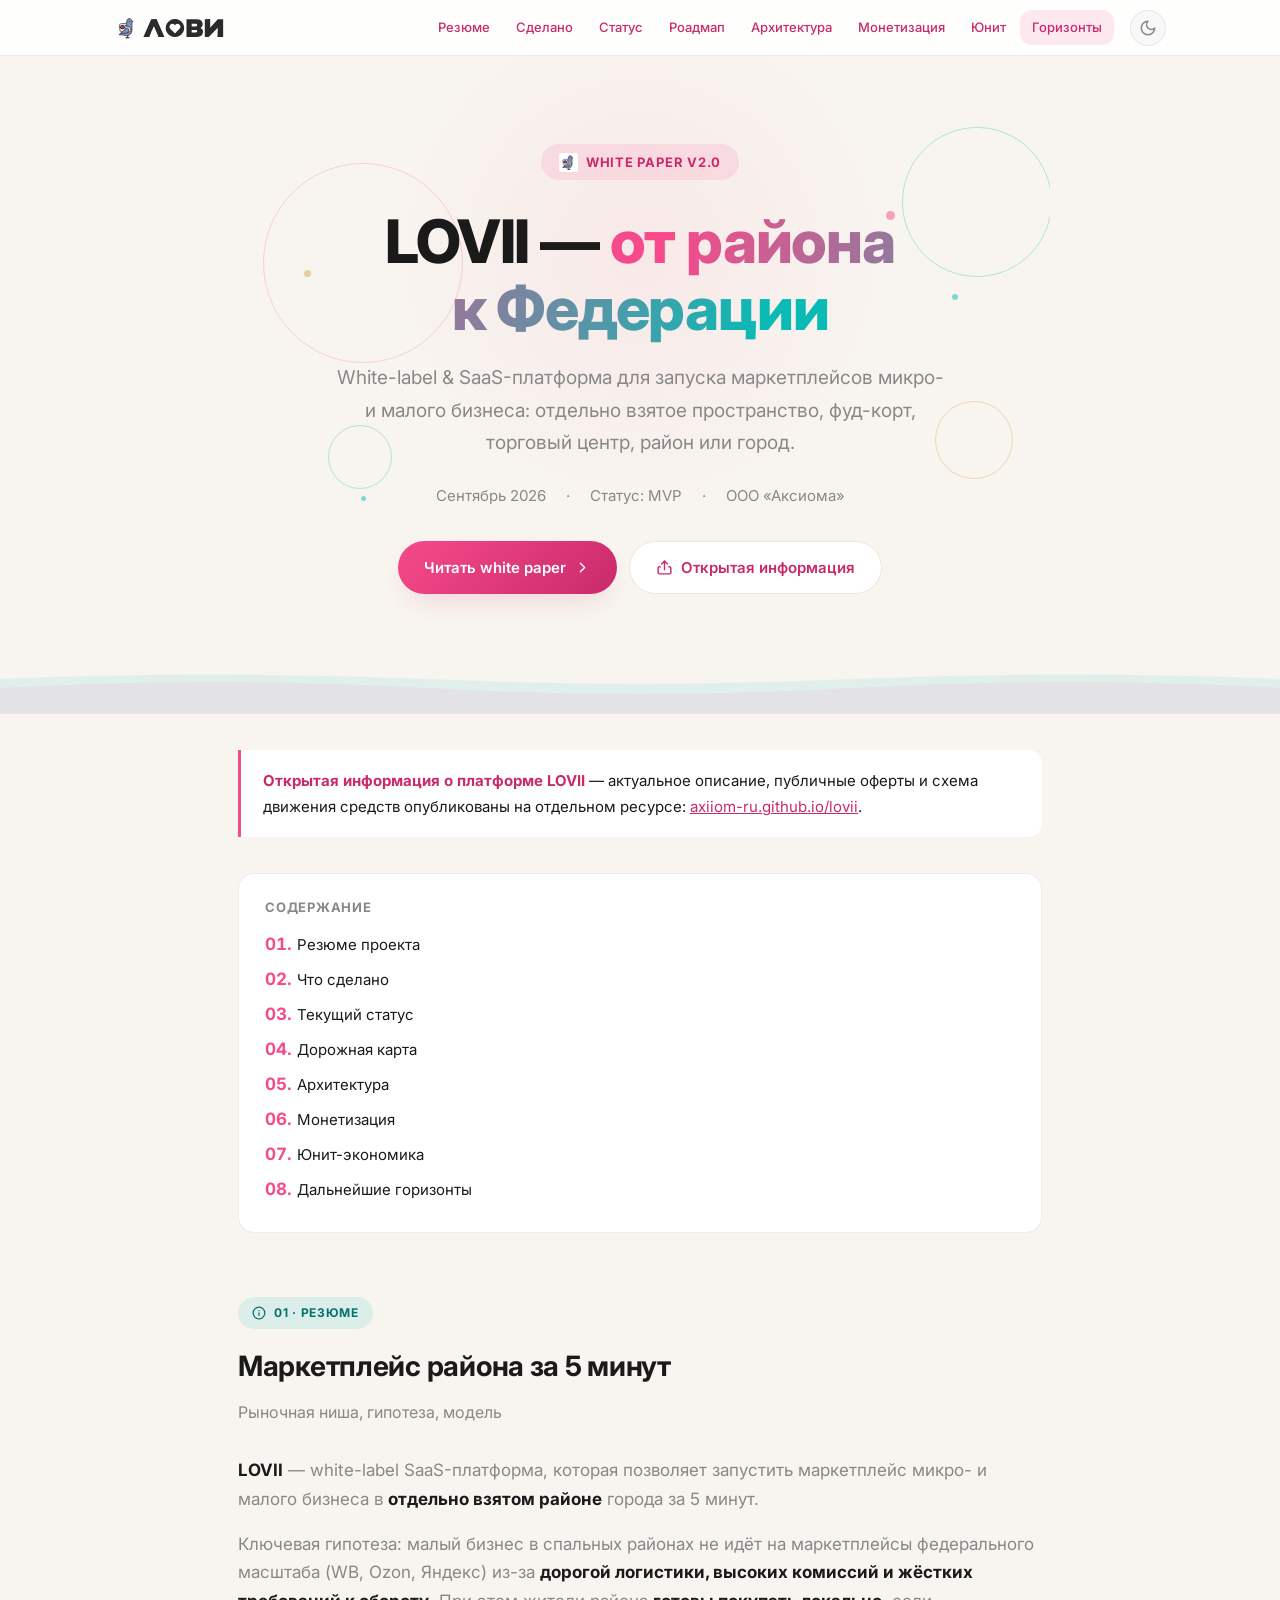
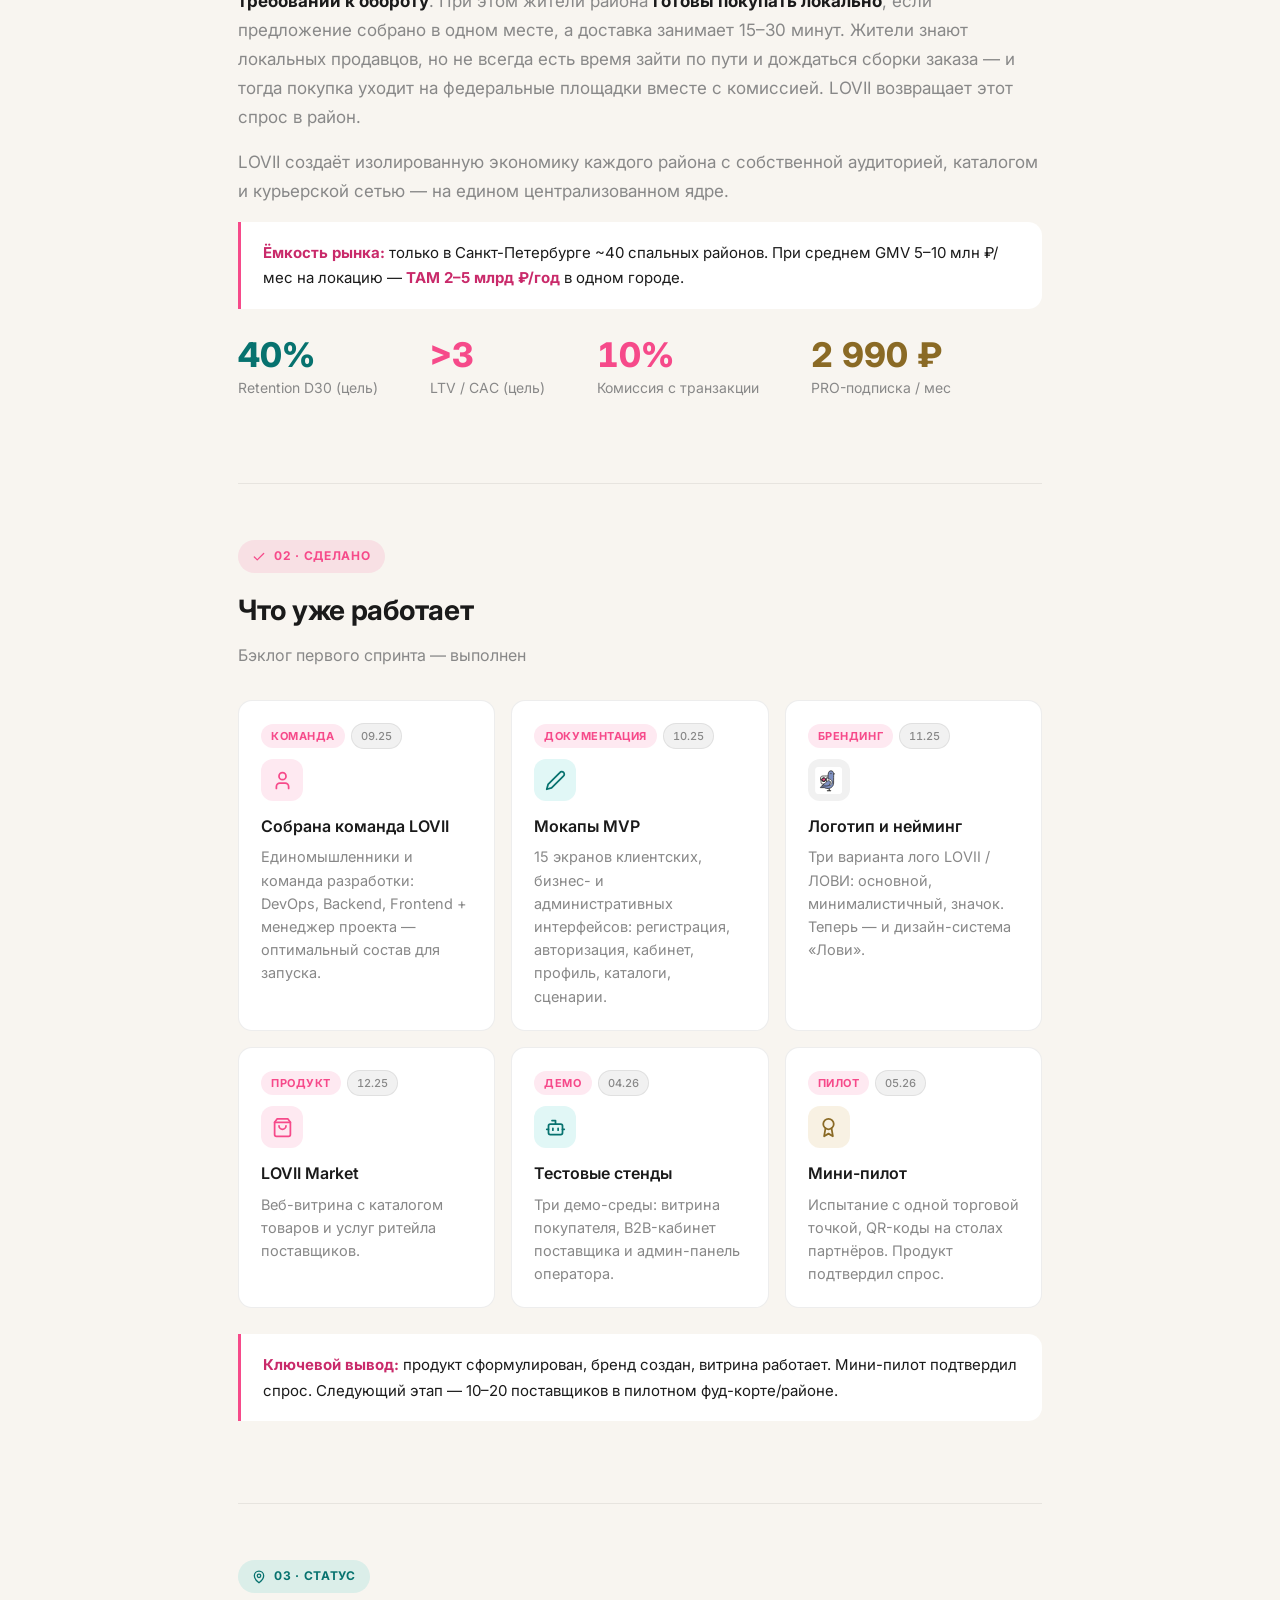
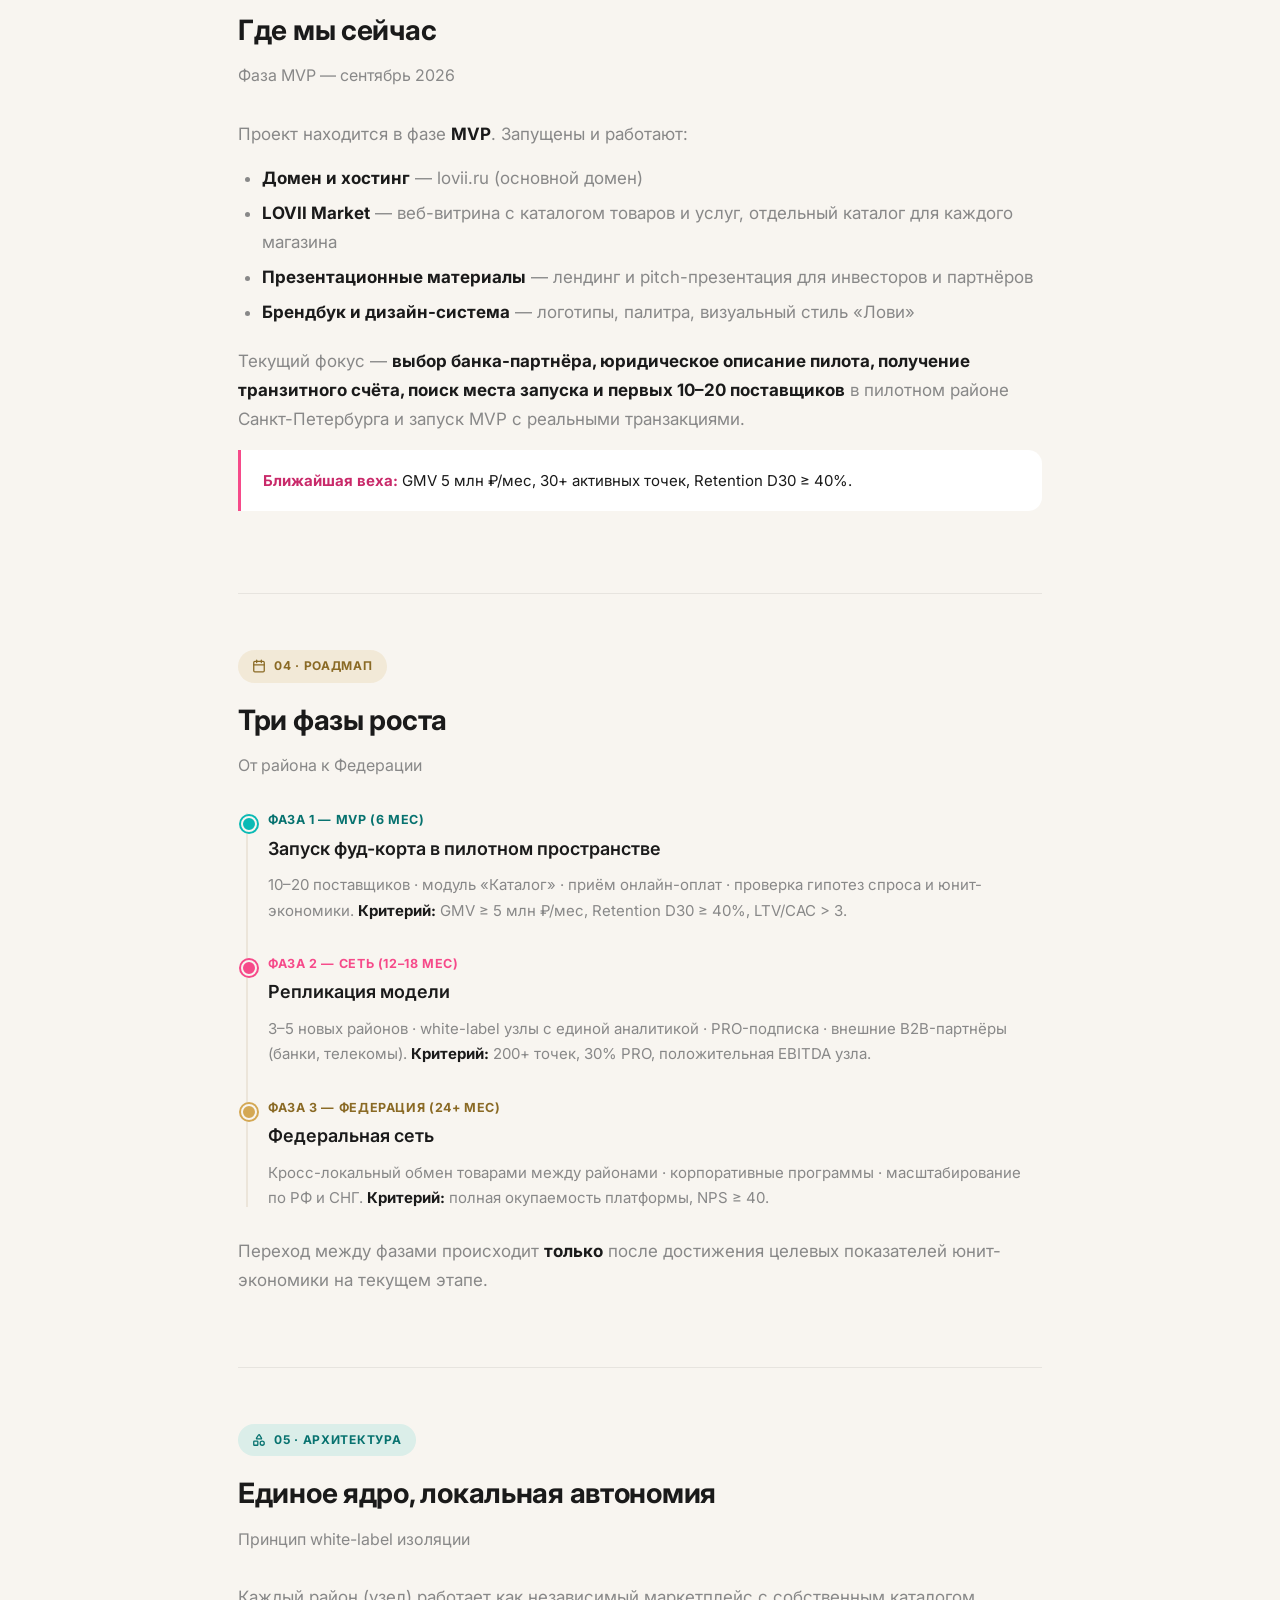
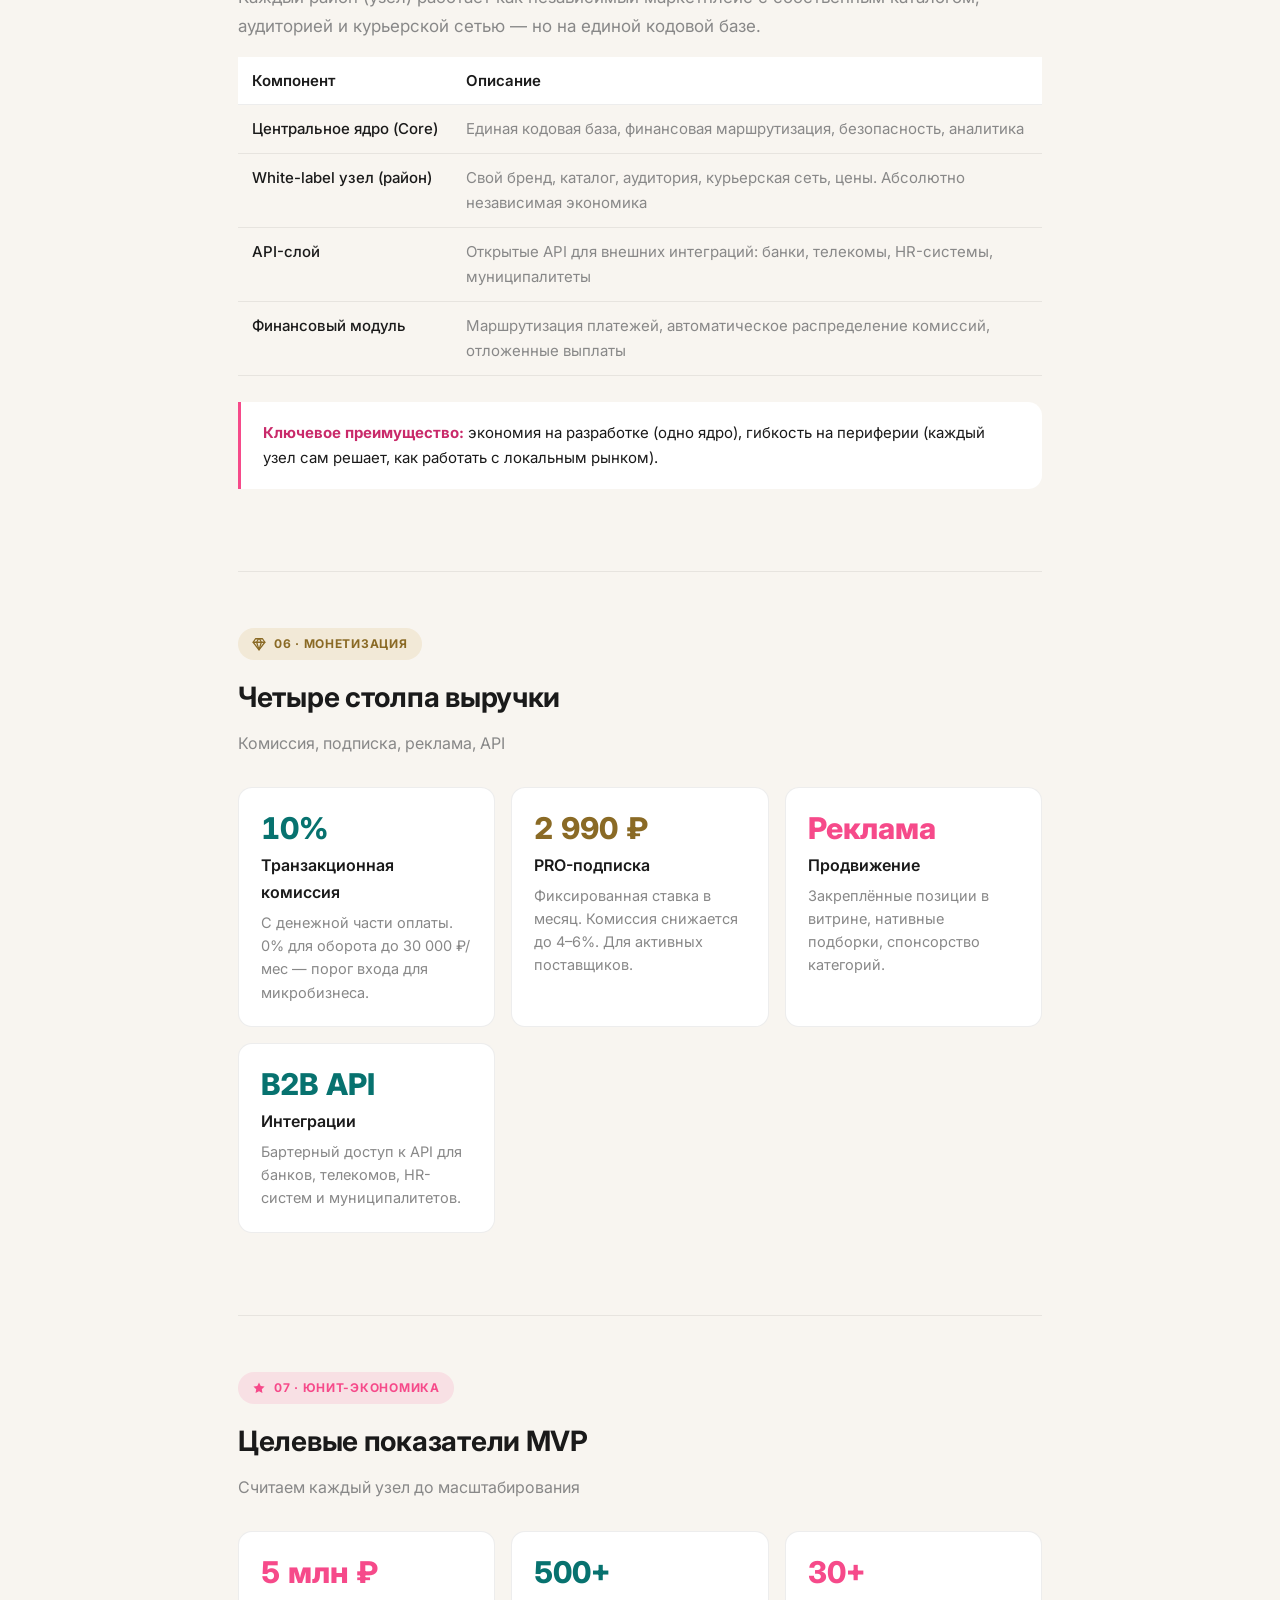
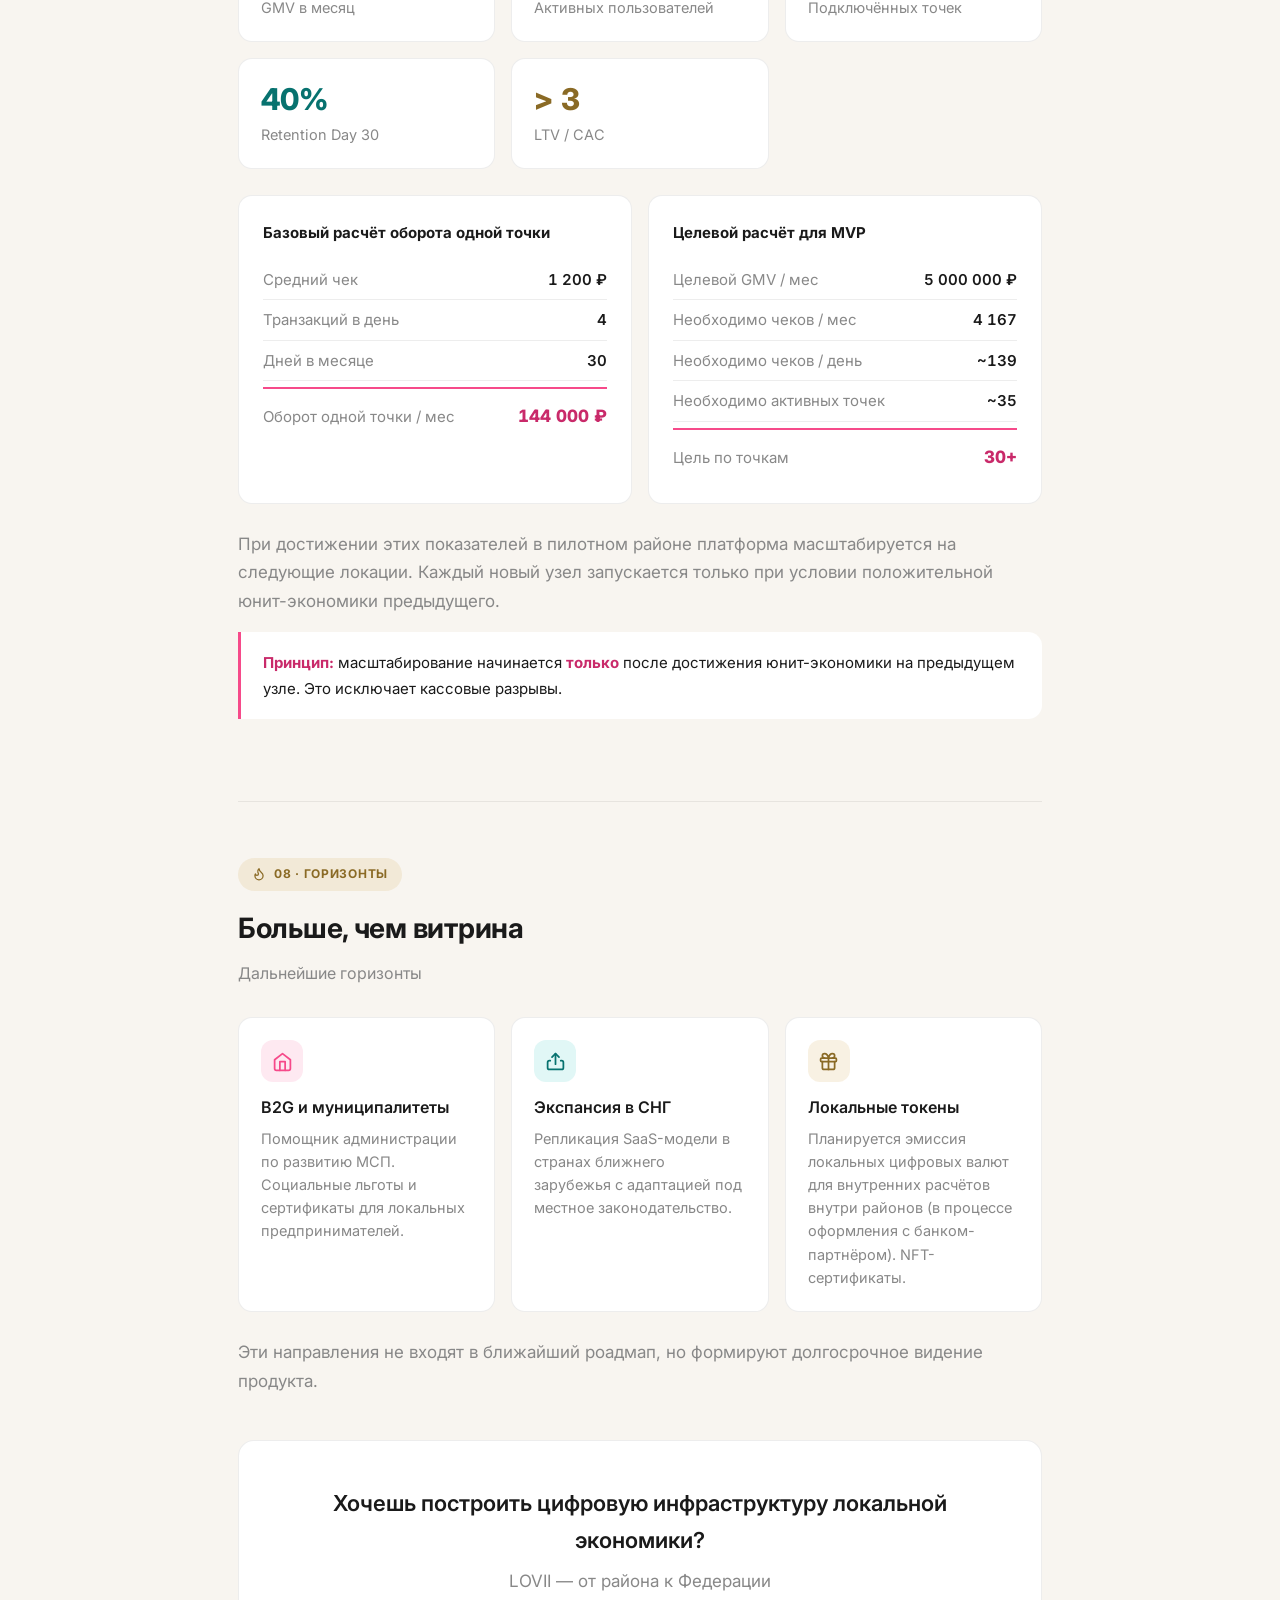
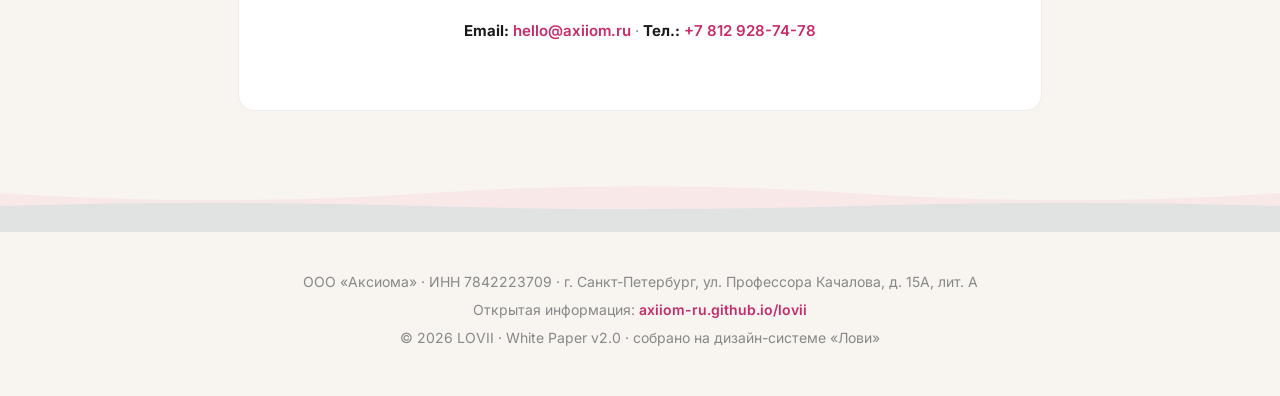
==== commit d05ebee0: "fix(brand): фавиконка — голубь Ло, сердца в бренд-точках заменены - favicon.svg / favicon-32x32.png " ====
--- a/index.html
+++ b/index.html
@@ -124,7 +124,7 @@
     <span class="pulse tiffany" style="--x:16%; --y:74%; --s:5px; --pd:1.7s;" data-depth="0.6"></span>
   </div>
   <span class="hero-kicker">
-    <svg class="ico" aria-hidden="true" viewBox="0 0 24 24"><path d="M12 20.5s-7.5-4.7-9.3-9.2C1.3 7.7 3.7 4.5 7 4.5c2.1 0 3.9 1.3 5 3 1.1-1.7 2.9-3 5-3 3.3 0 5.7 3.2 4.3 6.8-1.8 4.5-9.3 9.2-9.3 9.2z"/></svg>
+    <svg class="ico-lo" aria-hidden="true"><use href="assets/icons.svg#i-lo"/></svg>
     White Paper v2.0
   </span>
   <h1>LOVII — <span class="grad">от района<br>к Федерации</span></h1>
@@ -229,7 +229,7 @@
       </div>
       <div class="doc-card">
         <div class="tags"><span class="tag">Брендинг</span><span class="tag-date">11.25</span></div>
-        <div class="card-ico gold"><svg class="ico" aria-hidden="true"><use href="assets/icons.svg#i-heart"/></svg></div>
+        <div class="card-ico lo"><svg class="ico-lo" aria-hidden="true"><use href="assets/icons.svg#i-lo"/></svg></div>
         <h3>Логотип и нейминг</h3>
         <p>Три варианта лого LOVII / ЛОВИ: основной, минималистичный, значок. Теперь — и дизайн-система «Лови».</p>
       </div>
--- a/assets/tokens.css
+++ b/assets/tokens.css
@@ -1,5 +1,5 @@
 /* ============================================================
-   LOVII «Лови» — СНАПШОТ КАНОНА v1.8.0 для сайта lovii.ru
+   LOVII «Лови» — СНАПШОТ КАНОНА v1.9.0 для сайта lovii.ru
    Источник: bestdeejay-design/lovii-design → tokens/tokens.css (не редактировать здесь)
    Источник истины: lovii.mobiap.com (репо lovii_demo, css/lovii.css)
    Репо дизайн-системы: bestdeejay-design/lovii-design
@@ -164,8 +164,10 @@
   --lv-sand-soft: #38302a;
   --lv-grey-soft: #2e2535;
 
-  --lv-gold-text: #e2c88c;
-  --lv-tiffany-text: #6fd9d4;
+  /* v1.9 «Тихая тёмная тема» (docs/05): тексты-пары приглушены —
+     неон на тёмном кричал; пыльные варианты, контраст ≥ 8:1 */
+  --lv-gold-text: #d6bd8d;
+  --lv-tiffany-text: #82c8c3;
   --lv-green-text: #a8d686;
   --lv-green-soft: rgba(110, 180, 80, .16);
 
--- a/assets/site.css
+++ b/assets/site.css
@@ -116,6 +116,8 @@
 }
 html[data-theme="dark"] .hero-kicker { color: var(--lv-pink); }
 .hero-kicker svg { width: 15px; height: 15px; stroke-width: 2.4; }
+/* Голубь Ло — fill-маскот (не stroke-система) */
+.hero-kicker .ico-lo { width: 19px; height: 19px; }
 .hero h1 {
   font-size: clamp(36px, 6vw, 60px); font-weight: 800;
   line-height: 1.12; letter-spacing: -.02em; color: var(--lv-ink);
@@ -168,17 +170,12 @@
   width: min(560px, 90vw); height: min(560px, 90vw); border-radius: 50%;
   background: radial-gradient(ellipse, rgba(246, 74, 138, .07) 0%, transparent 68%);
 }
-html[data-theme="dark"] .ambient::before {
-  background: radial-gradient(ellipse, rgba(10, 186, 181, .09) 0%, transparent 68%);
-}
 .ambient .ring {
   position: absolute; left: var(--x); top: var(--y); width: var(--s); height: var(--s);
   border-radius: 50%; border: 1.5px solid rgba(246, 74, 138, .22);
   transform: translate3d(0, var(--py, 0), 0);
 }
-html[data-theme="dark"] .ambient .ring { border-color: rgba(111, 217, 212, .28); }
 .ambient .ring.tiffany { border-color: rgba(10, 186, 181, .3); border-width: 1px; }
-html[data-theme="dark"] .ambient .ring.tiffany { border-color: rgba(246, 74, 138, .26); }
 .ambient .ring.gold { border-color: rgba(212, 168, 84, .38); border-width: 1px; }
 .ambient .pulse {
   position: absolute; left: var(--x); top: var(--y); width: var(--s); height: var(--s);
@@ -202,8 +199,6 @@
 .wave svg { position: absolute; bottom: 0; left: 0; width: 100%; height: 100%; display: block; }
 .wampath1 { fill: rgba(10, 186, 181, .1); }
 .wampath2 { fill: rgba(246, 74, 138, .08); }
-html[data-theme="dark"] .wampath1 { fill: rgba(111, 217, 212, .08); }
-html[data-theme="dark"] .wampath2 { fill: rgba(246, 74, 138, .07); }
 @media print { .wave { display: none; } }
 
 /* ---------- Контейнер и секции ---------- */
@@ -223,9 +218,6 @@
 .sec-kicker.pink { background: var(--lv-soft-pink); color: var(--lv-pink); }
 .sec-kicker.gold { background: var(--lv-soft-gold); color: var(--lv-gold-text); }
 .sec-kicker .ico { width: 14px; height: 14px; stroke-width: 2.2; }
-html[data-theme="dark"] .sec-kicker { color: var(--lv-tiffany-text); }
-html[data-theme="dark"] .sec-kicker.pink { color: var(--lv-pink); }
-html[data-theme="dark"] .sec-kicker.gold { color: var(--lv-gold-text); }
 
 h2 { font-size: 28px; font-weight: 700; letter-spacing: -.01em; margin-bottom: 8px; color: var(--lv-ink); }
 h2 + .subtitle { color: var(--lv-dim); font-size: 16px; margin-bottom: 30px; }
@@ -262,7 +254,6 @@
   padding: 18px 22px; margin: 0 0 26px; font-size: 15px;
 }
 .highlight strong { color: var(--lv-pink-dark); }
-html[data-theme="dark"] .highlight strong { color: var(--lv-pink); }
 
 /* .stats — метрики */
 .stats-row { display: flex; flex-wrap: wrap; gap: 26px 52px; margin: 0 0 28px; }
@@ -289,6 +280,8 @@
 }
 .doc-card .card-ico.tiffany { background: var(--lv-soft-tiffany); color: var(--lv-tiffany-text); }
 .doc-card .card-ico.gold { background: var(--lv-soft-gold); color: var(--lv-gold-text); }
+.doc-card .card-ico.lo { background: var(--lv-grey-soft); }
+.doc-card .card-ico.lo .ico-lo { width: 27px; height: 27px; }
 .doc-card .card-ico .ico { width: 21px; height: 21px; }
 .doc-card h3 { font-size: 16px; margin-bottom: 5px; }
 .doc-card p { font-size: 14.5px; margin: 0; line-height: 1.6; }
@@ -306,7 +299,6 @@
   padding: 3px 10px; border-radius: var(--lv-r-pill);
   background: var(--lv-soft-pink); color: var(--lv-pink); text-transform: uppercase;
 }
-html[data-theme="dark"] .tag { color: var(--lv-pink); }
 .tag-date {
   display: inline-block; font-size: 11px; font-weight: 500; padding: 3px 9px;
   border-radius: var(--lv-r-pill); background: var(--lv-grey-soft);
@@ -408,6 +400,76 @@
   .js main section { opacity: 1; transform: none; transition: none; }
   .doc-card:hover, .btn:hover { transform: none; }
 }
+
+/* ---------- Тихая тёмная тема (канон v1.9.0: docs/05 + docs/13 §4) ----------
+   Один акцент в кадре — pink (CTA, ссылки, result-строки, toc-номера).
+   Данные — цветом чернил; tiffany/gold — только микрометки (точки фаз).
+   Декор — почти монохром. Светлая тема не тронута. */
+
+/* Цифры-данные — чернила (три цвета в одном ряду = пестрота) */
+html[data-theme="dark"] .stat .num,
+html[data-theme="dark"] .stat.tiffany .num,
+html[data-theme="dark"] .stat.gold .num,
+html[data-theme="dark"] .doc-card .value,
+html[data-theme="dark"] .doc-card .value.tiffany,
+html[data-theme="dark"] .doc-card .value.gold { color: var(--lv-ink); }
+
+/* Кикер секции — нейтральная пилюля */
+html[data-theme="dark"] .sec-kicker,
+html[data-theme="dark"] .sec-kicker.pink,
+html[data-theme="dark"] .sec-kicker.gold {
+  background: var(--lv-surface); color: var(--lv-dim);
+}
+
+/* Теги — нейтральные (как tag-date) */
+html[data-theme="dark"] .tag { background: var(--lv-surface); color: var(--lv-dim); }
+
+/* Чип-иконка карточки — единая бренд-гамма вместо трёхцветной череды */
+html[data-theme="dark"] .doc-card .card-ico,
+html[data-theme="dark"] .doc-card .card-ico.tiffany,
+html[data-theme="dark"] .doc-card .card-ico.gold {
+  background: var(--lv-soft-pink); color: var(--lv-pink);
+}
+html[data-theme="dark"] .doc-card .card-ico.lo { background: var(--lv-grey-soft); }
+
+/* Врезка: рамка розовая, текст спокойный */
+html[data-theme="dark"] .highlight strong { color: var(--lv-ink); }
+
+/* Таймлайн: подписи фаз тихие, цвет — в 12px-точке */
+html[data-theme="dark"] .tl-item .phase,
+html[data-theme="dark"] .tl-item.phase-2 .phase,
+html[data-theme="dark"] .tl-item.phase-3 .phase { color: var(--lv-dim); }
+
+/* Hero-градиент без циана: розовый → шампань */
+html[data-theme="dark"] .hero h1 .grad {
+  background: linear-gradient(100deg, var(--lv-pink) 15%, var(--lv-sand) 85%);
+  -webkit-background-clip: text; background-clip: text;
+}
+
+/* Ambient-декор: кольца монохромные (hairline), свечение и пульсы — розовые */
+html[data-theme="dark"] .ambient::before {
+  background: radial-gradient(ellipse, rgba(246, 74, 138, .06) 0%, transparent 68%);
+}
+html[data-theme="dark"] .ambient .ring,
+html[data-theme="dark"] .ambient .ring.tiffany {
+  border-color: var(--lv-hairline);
+  border-width: 1.5px;
+}
+html[data-theme="dark"] .ambient .ring.gold {
+  border-color: color-mix(in srgb, var(--lv-sand) 26%, transparent);
+  border-width: 1px;
+}
+html[data-theme="dark"] .ambient .pulse { background: var(--lv-pink); animation-name: lvPulseQuiet; }
+html[data-theme="dark"] .ambient .pulse.tiffany,
+html[data-theme="dark"] .ambient .pulse.gold { display: none; }
+@keyframes lvPulseQuiet {
+  0%, 100% { transform: translate3d(0, var(--py, 0), 0) scale(1); opacity: .32; }
+  50% { transform: translate3d(0, var(--py, 0), 0) scale(1.5); opacity: .1; }
+}
+
+/* Wave — тихая */
+html[data-theme="dark"] .wampath1 { fill: rgba(130, 200, 195, .05); }
+html[data-theme="dark"] .wampath2 { fill: rgba(246, 74, 138, .04); }
 
 /* ---------- Адаптив (литералы в @media — var() нельзя, docs/10 §2) ---------- */
 @media (max-width: 1000px) {
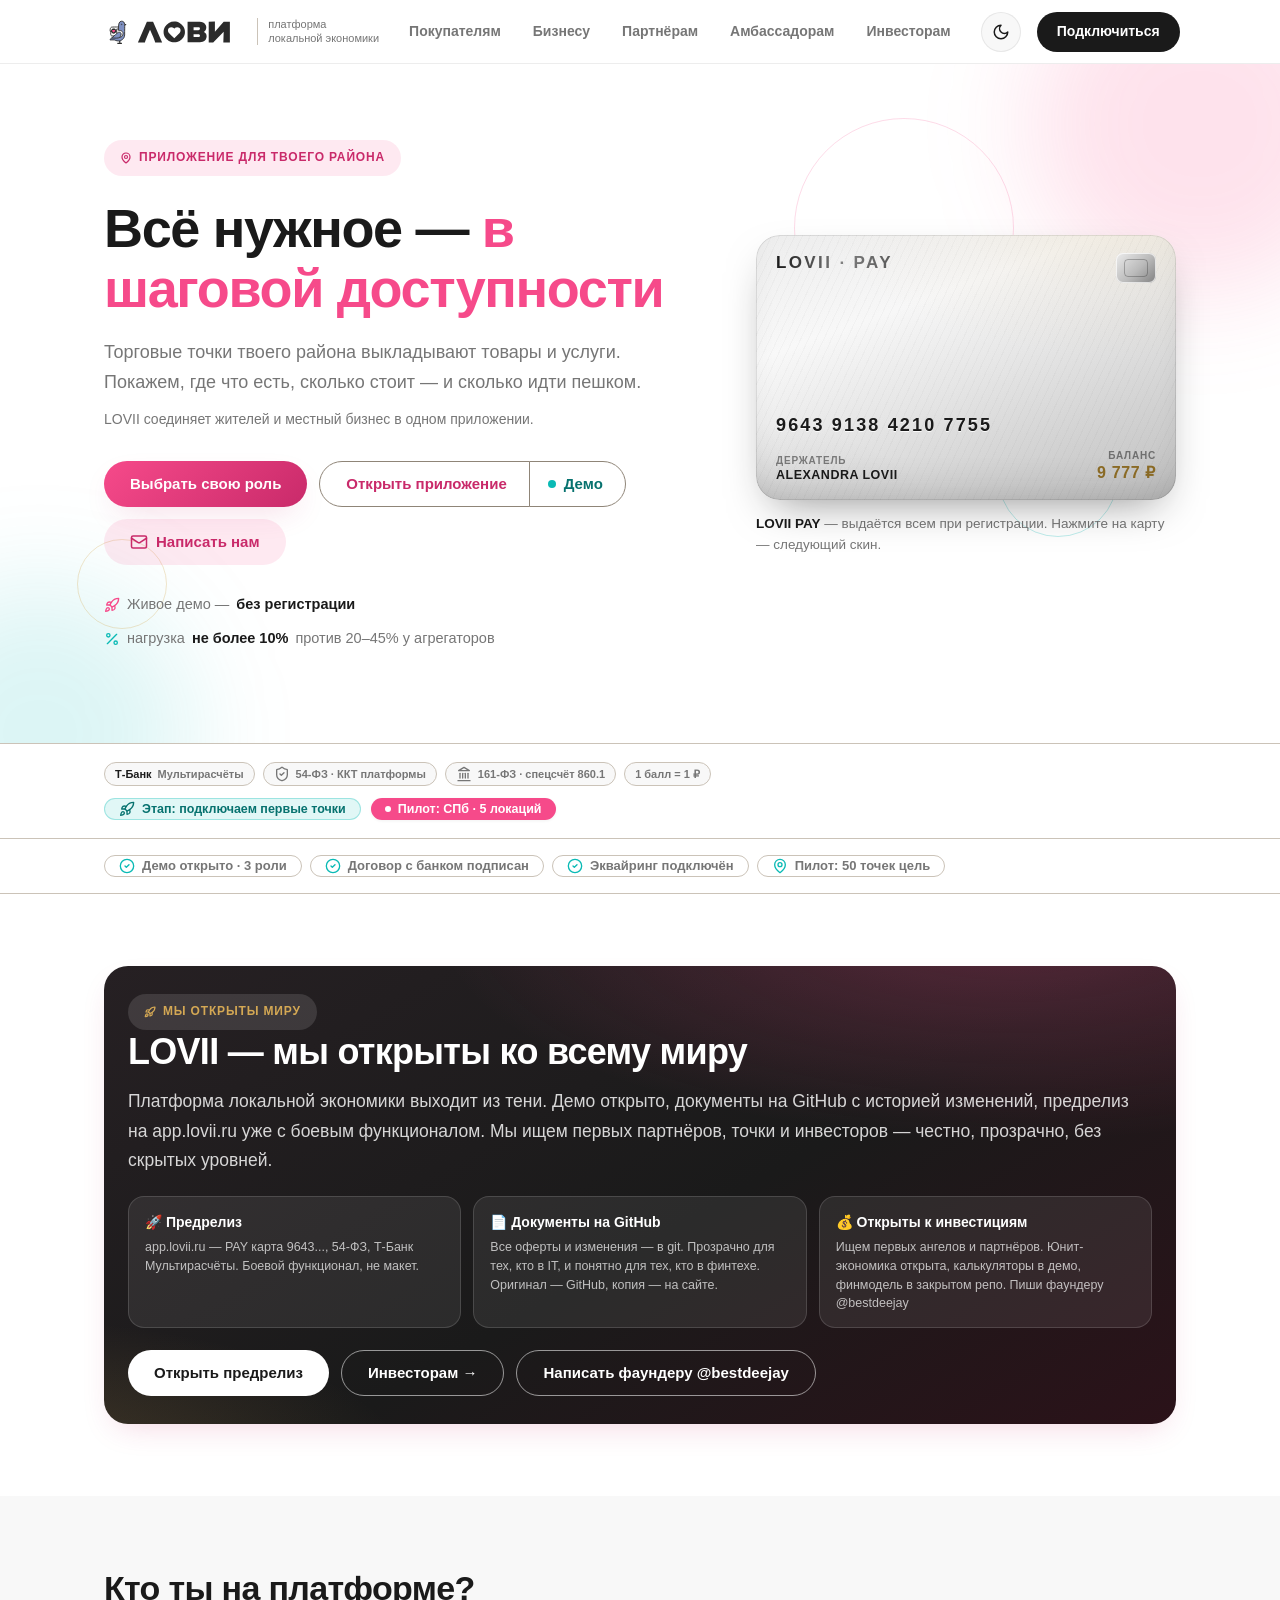
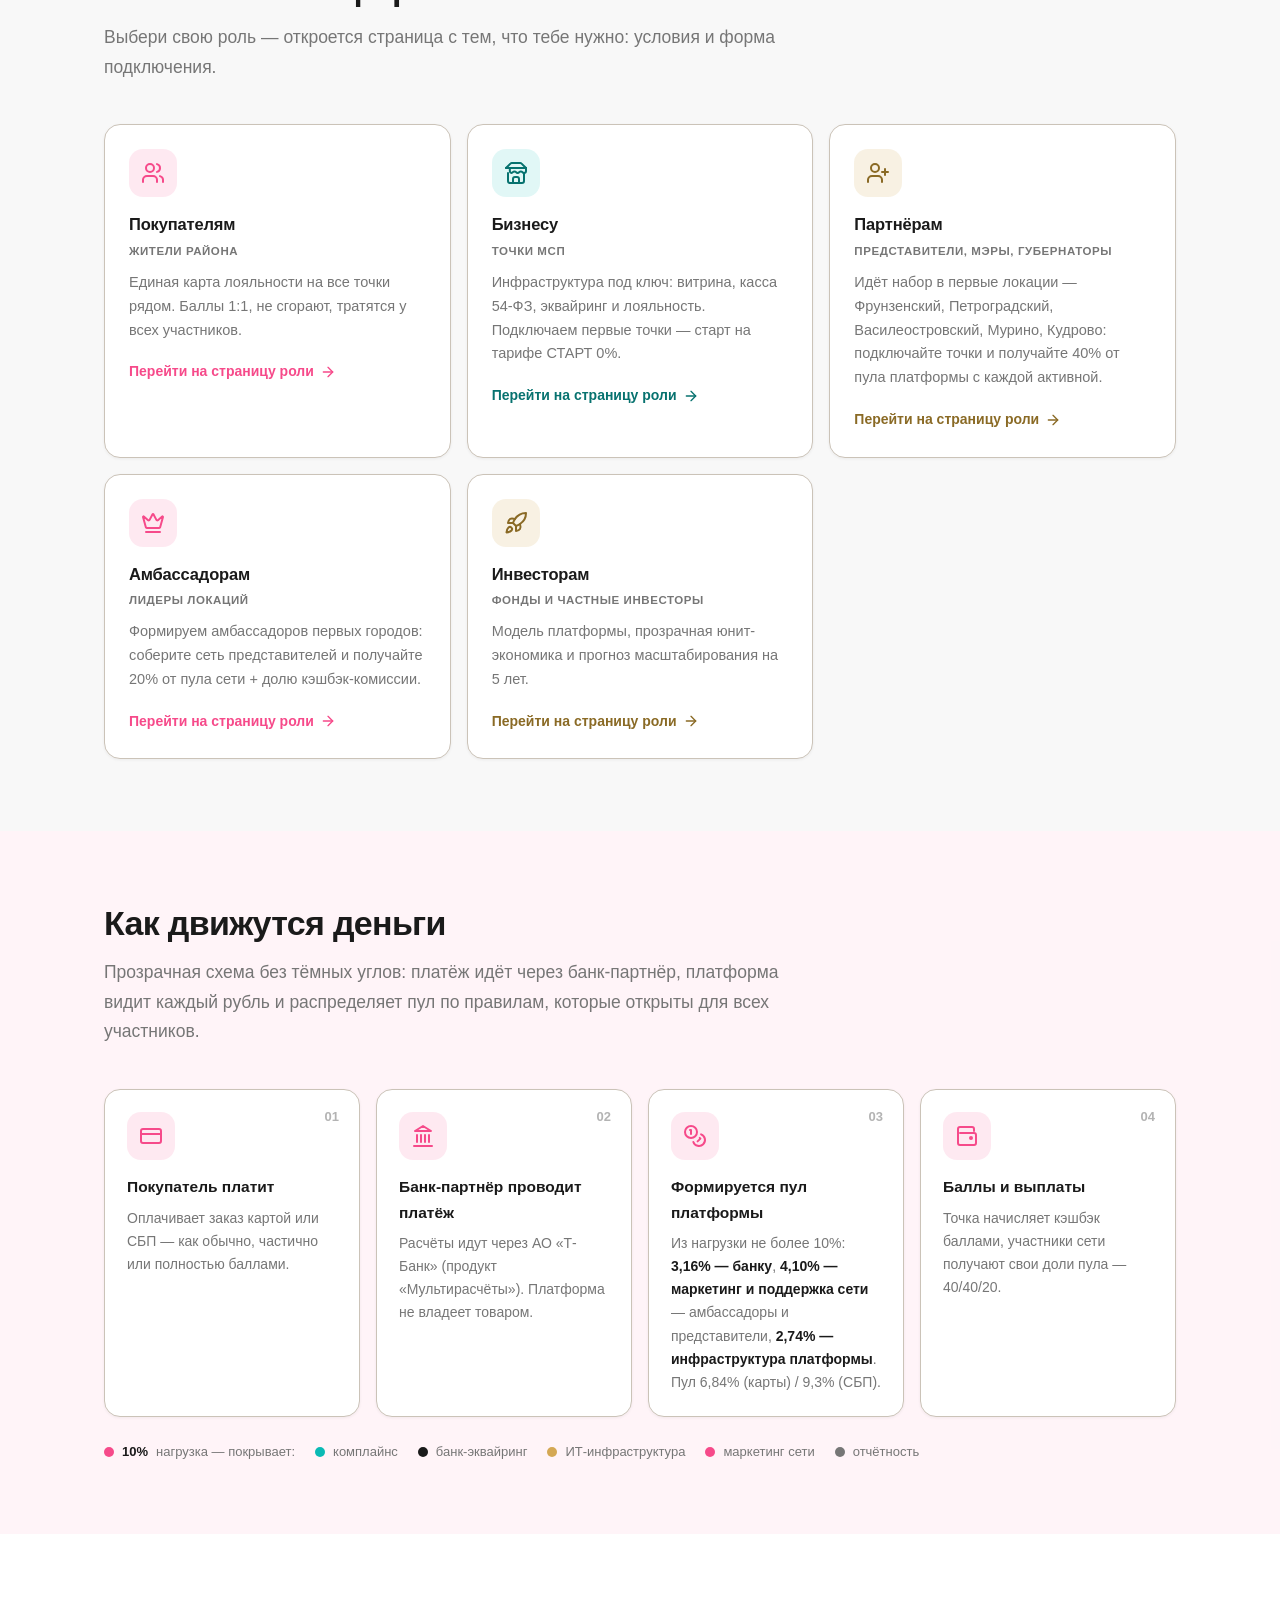
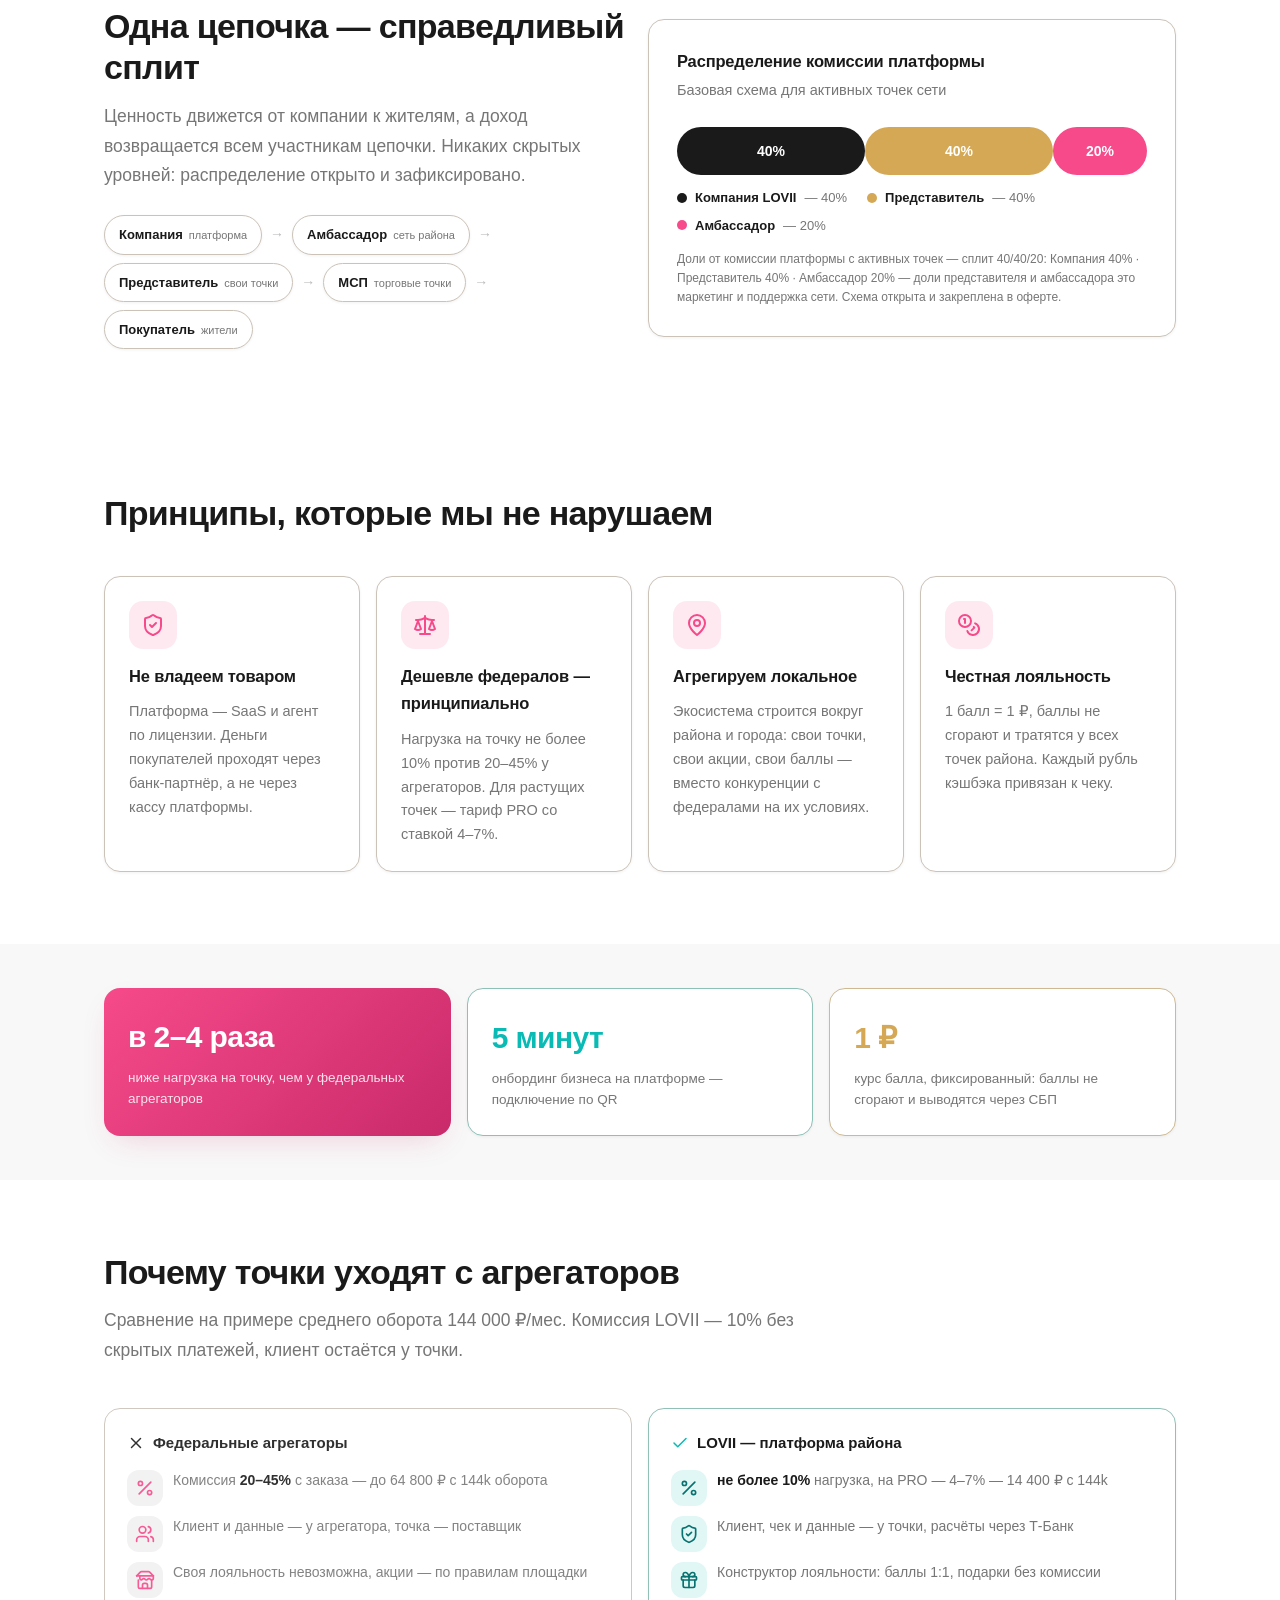
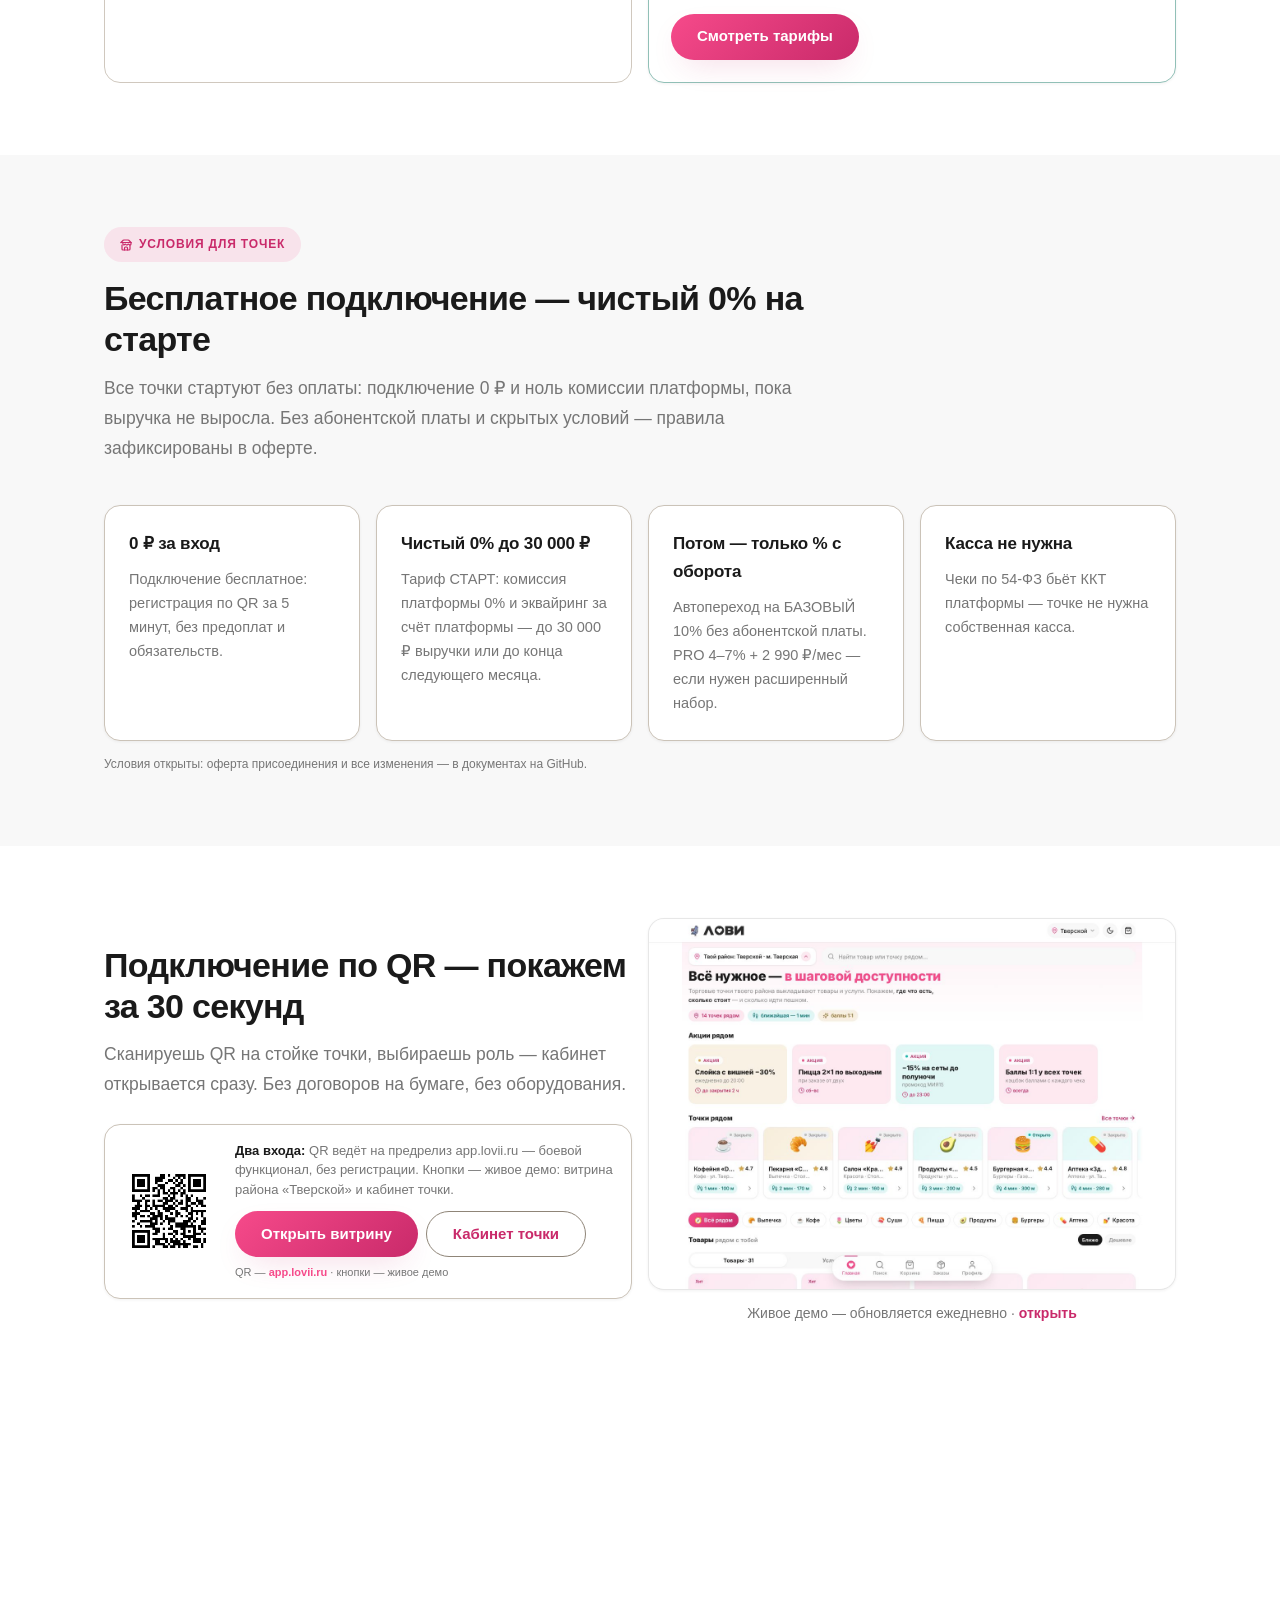
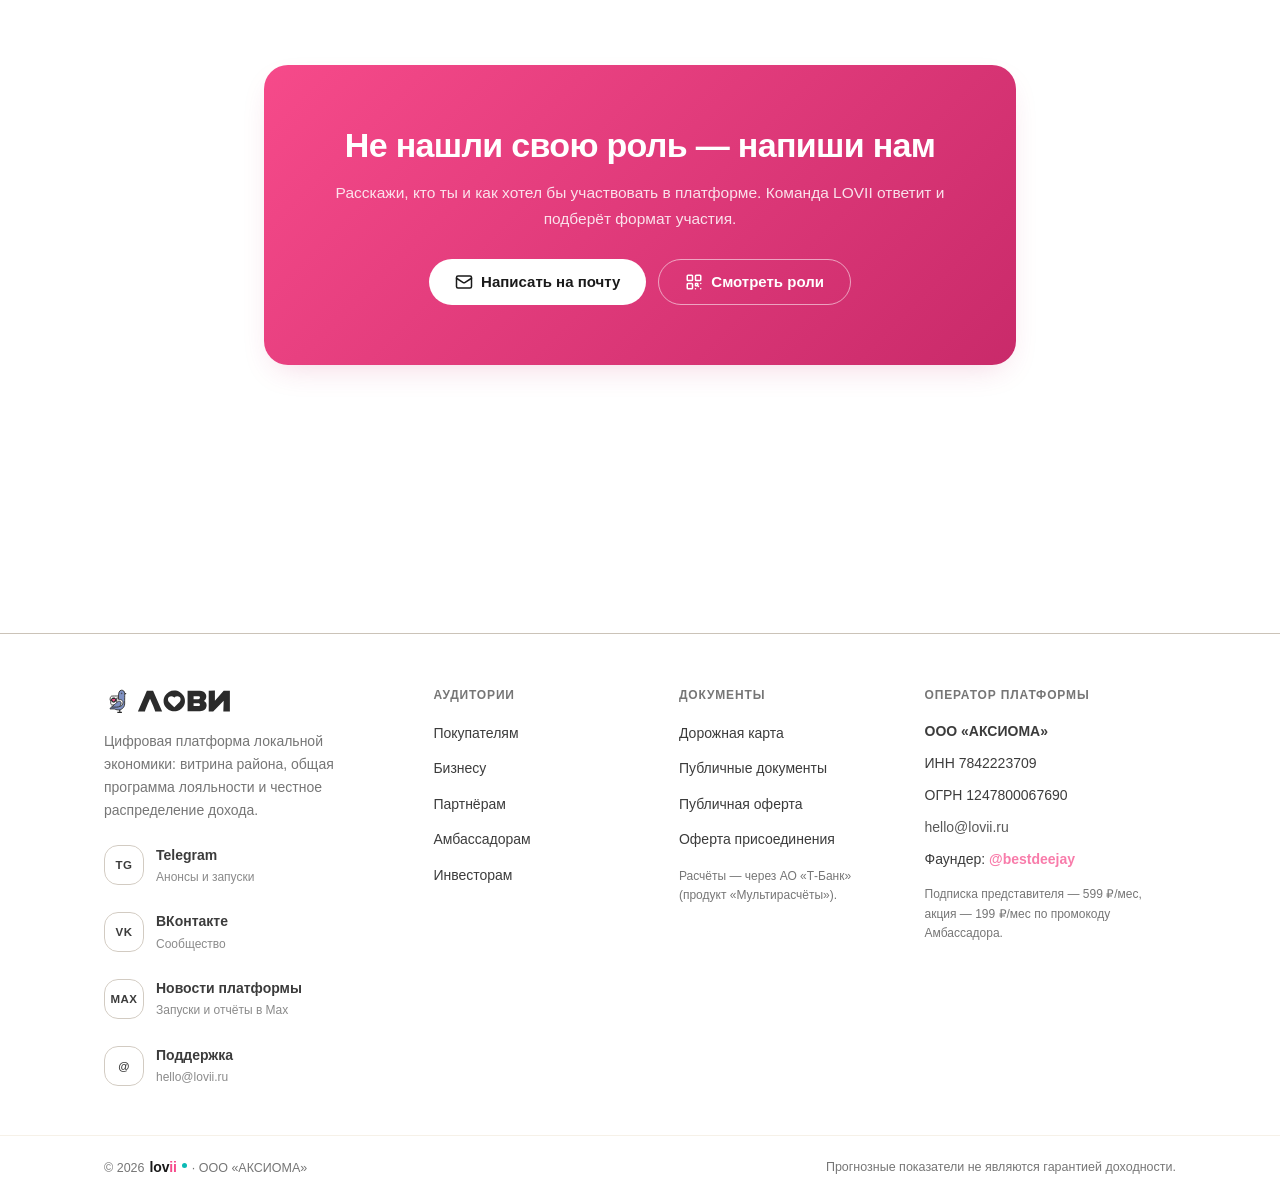
==== commit 0d6f3aa8: "chore(prod): sync from lovii-site@808659bdad04253e3c11167be695d82baf19de75" ====
--- a/index.html
+++ b/index.html
@@ -1,476 +1,82 @@
-<!DOCTYPE html>
-<html lang="ru" class="js" data-theme="light">
+<!doctype html>
+<html lang="ru">
 <head>
-  <noscript><style>.js main section{opacity:1!important;transform:none!important}</style></noscript>
-<meta charset="UTF-8">
-<meta name="viewport" content="width=device-width, initial-scale=1.0, viewport-fit=cover">
-<title>LOVII — локальные маркетплейсы и доставка в районе города</title>
-<meta name="description" content="LOVII — SaaS-платформа локальных маркетплейсов районов Санкт-Петербурга: товары малого бизнеса, доставка 15–30 мин. MVP, мини-пилот проведён.">
+<meta charset="utf-8">
+<meta name="viewport" content="width=device-width, initial-scale=1, viewport-fit=cover">
+<title>LOVII — платформа локальной экономики</title>
+<meta name="description" content="LOVII соединяет жителей, точки МСП, представителей, амбассадоров и инвесторов: витрина района, общая программа лояльности (1 балл = 1 ₽), платежи через банк-партнёр и честное распределение дохода 40/40/20.">
+<meta name="robots" content="index, follow">
 <link rel="canonical" href="https://lovii.ru/">
-<link rel="sitemap" href="/sitemap.xml">
-<link rel="manifest" href="/manifest.json">
+<meta property="og:type" content="website">
+<meta property="og:site_name" content="LOVII">
+<meta property="og:locale" content="ru_RU">
+<meta property="og:title" content="LOVII — платформа локальной экономики">
+<meta property="og:description" content="Одна платформа для района: точки МСП получают цифровой канал без агрегаторов, жители — баллы 1:1, партнёры — доход от сети. Выбери свою роль.">
+<meta property="og:url" content="https://lovii.ru/">
+<meta property="og:image" content="https://lovii.ru/og-image.png">
+<meta name="twitter:card" content="summary_large_image">
+<meta name="twitter:title" content="LOVII — платформа локальной экономики">
+<meta name="twitter:description" content="Одна платформа для района: точки МСП получают цифровой канал без агрегаторов, жители — баллы 1:1, партнёры — доход от сети. Выбери свою роль.">
+<meta name="twitter:image" content="https://lovii.ru/og-image.png">
 <meta name="theme-color" id="metaTheme" content="#f64a8a">
-<!-- Anti-FOUC (канон docs/05): тема ставится ДО CSS -->
-<script>
-(function(){try{var t=localStorage.getItem('lovii_theme');
-if(!t){t=matchMedia('(prefers-color-scheme: dark)').matches?'dark':'light';}
-document.documentElement.setAttribute('data-theme',t);}catch(e){}})();
-</script>
-<!-- ГЕО (Яндекс) -->
-<meta name="geo.region" content="RU-SPE">
-<meta name="geo.placename" content="Санкт-Петербург">
-<meta name="geo.position" content="59.9311;30.3609">
-<!-- Open Graph / Social -->
-<meta property="og:type" content="website">
-<meta property="og:url" content="https://lovii.ru/">
-<meta property="og:site_name" content="LOVII">
-<meta property="og:title" content="LOVII — локальные маркетплейсы и доставка в районе города">
-<meta property="og:description" content="White-label & SaaS-платформа локальных маркетплейсов районов. Запустите маркетплейс своего района за 5 минут. Доставка 15–30 мин.">
-<meta property="og:image" content="https://lovii.ru/og-image.png">
-<meta property="og:image:width" content="1200">
-<meta property="og:image:height" content="630">
-<meta property="og:image:alt" content="LOVII — от района к Федерации. Белый paper v2.0 на дизайн-системе «Лови»">
-<meta property="og:locale" content="ru_RU">
-<meta name="twitter:card" content="summary_large_image">
-<meta name="twitter:title" content="LOVII — локальные маркетплейсы и доставка в районе города">
-<meta name="twitter:description" content="LOVII — White-label SaaS-платформа локальных маркетплейсов в районах Санкт-Петербурга.">
-<meta name="twitter:image" content="https://lovii.ru/og-image.png">
-<meta name="twitter:image:alt" content="LOVII — от района к Федерации">
-<link rel="icon" href="favicon.svg" type="image/svg+xml">
-<link rel="icon" href="favicon-32x32.png" sizes="32x32" type="image/png">
-<link rel="apple-touch-icon" href="apple-touch-icon.png">
-<!-- Schema.org JSON-LD: Organization -->
-<script type="application/ld+json">
-{
-  "@context": "https://schema.org",
-  "@type": "Organization",
-  "name": "LOVII",
-  "url": "https://lovii.ru/",
-  "description": "White-label SaaS-платформа для создания и масштабирования локальных маркетплейсов в районах города.",
-  "legalName": "ООО «Аксиома»",
-  "foundingLocation": "Санкт-Петербург, Россия",
-  "areaServed": "Санкт-Петербург, Россия",
-  "telephone": "+78129287478",
-  "email": "hello@axiiom.ru",
-  "vatID": "7842223709",
-  "address": {
-    "@type": "PostalAddress",
-    "streetAddress": "ул. Профессора Качалова, д. 15А, лит. А",
-    "addressLocality": "Санкт-Петербург",
-    "addressCountry": "RU",
-    "postalCode": "192029"
-  }
-}
-</script>
-<link rel="preconnect" href="https://fonts.googleapis.com">
-<link rel="preconnect" href="https://fonts.gstatic.com" crossorigin>
-<link href="https://fonts.googleapis.com/css2?family=Inter:wght@400;500;600;700;800&display=swap" rel="stylesheet">
-<link rel="stylesheet" href="assets/tokens.css">
-<link rel="stylesheet" href="assets/site.css">
+<link rel="icon" href="./favicon.svg" type="image/svg+xml">
+<link rel="icon" href="./favicon.png" type="image/png">
+<link rel="apple-touch-icon" href="./lovii-icon-180.png">
+<link rel="manifest" href="./manifest.webmanifest">
+<script>(function(){try{var t=localStorage.getItem('lovii_theme');if(t!=='dark'&&t!=='light'){t=window.matchMedia&&window.matchMedia('(prefers-color-scheme: dark)').matches?'dark':'light'}document.documentElement.dataset.theme=t;var m=document.getElementById('metaTheme');if(m)m.setAttribute('content',t==='dark'?'#171219':'#f64a8a')}catch(e){}})();</script>
+<link rel="stylesheet" href="./assets/lovii.css">
+<link rel="stylesheet" href="./assets/site.css">
 </head>
-<body>
+<body data-sprite="./assets/icons.svg">
+<div class="scroll-progress" id="scrollProgress" aria-hidden="true"><i></i></div>
+<a class="visually-hidden" href="#main">К содержимому</a>
+<header class="site-header">
+<div class="header-in">
+<a class="logo" href="./" aria-label="LOVII — на главную"><img class="logo-light-img" src="./logo.svg" alt="LOVII" width="auto" height="30"><img class="logo-dark-img" src="./logo-dark.svg" alt="" aria-hidden="true"><span class="logo-tag">платформа<br>локальной экономики</span></a>
+<nav class="nav" aria-label="Основная навигация"><a href="./clients/">Покупателям</a><a href="./business/">Бизнесу</a><a href="./partners/">Партнёрам</a><a href="./ambassadors/">Амбассадорам</a><a href="./investors/">Инвесторам</a></nav>
+<button class="theme-btn" id="themeBtn" type="button" aria-label="Сменить тему" title="Сменить тему"><svg class="ico i-moon" aria-hidden="true"><use href="./assets/icons.svg#i-moon"></use></svg><svg class="ico i-sun" aria-hidden="true"><use href="./assets/icons.svg#i-sun"></use></svg></button>
+<a class="header-cta" href="#connect">Подключиться</a>
+<button class="burger" id="burger" type="button" aria-label="Открыть меню" aria-expanded="false"><svg class="ico" aria-hidden="true"><use href="./assets/icons.svg#i-menu"></use></svg></button>
+</div>
+</header>
+<div class="mobile-menu" id="mobileMenu">
+<nav aria-label="Мобильная навигация"><a href="./clients/">Покупателям</a><a href="./business/">Бизнесу</a><a href="./partners/">Партнёрам</a><a href="./ambassadors/">Амбассадорам</a><a href="./investors/">Инвесторам</a><a class="m-cta" href="#connect">Подключиться</a></nav>
+</div>
+<main id="main">
+<section class="l-hero"><div class="orb orb-pink o1" aria-hidden="true"></div><div class="orb orb-tiffany o2" aria-hidden="true"></div><span class="ring" style="--s:220px;--x:62%;--y:8%" aria-hidden="true"></span><span class="ring t" style="--s:120px;--x:78%;--y:52%" aria-hidden="true"></span><span class="ring g" style="--s:90px;--x:6%;--y:70%" aria-hidden="true"></span><div class="wrap"><div class="l-hero-grid"><div class="l-hero-copy"><span class="kicker e1"><svg class="ico" width="18" height="18" aria-hidden="true"><use href="./assets/icons.svg#i-pin"></use></svg>Приложение для твоего района</span><h1 class="e2">Всё нужное — <span class="hl-pink">в шаговой доступности</span></h1><p class="sub e3">Торговые точки твоего района выкладывают товары и услуги. Покажем, где что есть, сколько стоит&nbsp;— и сколько идти пешком.</p><p class="sub-note e3">LOVII соединяет жителей и местный бизнес в одном приложении.</p><div class="cta-row e4"><a class="btn btn-primary" href="#roles">Выбрать свою роль</a><span class="btn-split"><a class="btn btn-outline" href="https://app.lovii.ru/" target="_blank" rel="noopener noreferrer">Открыть приложение</a><a class="btn btn-outline t-tiffany btn-split-demo" href="https://lovii.mobiap.com/" target="_blank" rel="noopener noreferrer" title="Живое демо-стенд: каталог, всё можно потрогать, тестовая оплата картами"><span class="live-dot" aria-hidden="true"></span>Демо</a></span><a class="btn btn-soft" href="#connect"><svg class="ico" width="18" height="18" aria-hidden="true"><use href="./assets/icons.svg#i-mail"></use></svg>Написать нам</a></div><div class="l-hero-meta e5"><span><svg class="ico" width="18" height="18" aria-hidden="true"><use href="./assets/icons.svg#i-rocket"></use></svg><span>Живое демо — <b>без регистрации</b></span></span><span><svg class="ico t" width="18" height="18" aria-hidden="true"><use href="./assets/icons.svg#i-percent"></use></svg><span>нагрузка <b>не более 10%</b> против 20–45% у агрегаторов</span></span></div></div><div class="l-hero-pay e4"><div data-demo="paycard" data-skin="pay"></div></div></div></div></section><section class="trust-strip"><div class="wrap"><div class="trust-in"><div class="trust-logos"><span><b>Т-Банк</b> Мультирасчёты</span><span><svg class="ico" width="16" height="16" aria-hidden="true"><use href="./assets/icons.svg#i-shield"></use></svg> 54-ФЗ · ККТ платформы</span><span><svg class="ico" width="16" height="16" aria-hidden="true"><use href="./assets/icons.svg#i-bank"></use></svg> 161-ФЗ · спецсчёт 860.1</span><span>1 балл = 1 ₽</span><span id="utmBadge" class="utm-badge" style="display:none"></span></div><div class="trust-proof"><span class="st-chip stage"><svg class="ico" width="18" height="18" aria-hidden="true"><use href="./assets/icons.svg#i-rocket"></use></svg>Этап: подключаем первые точки</span><span class="st-chip live"><span class="lv-dot"></span>Пилот: СПб · 5 локаций</span></div></div></div></section><section style="padding:16px 0;border-bottom:1px solid var(--lv-line)"><div class="wrap"><div class="status-row"><span class="st-chip"><svg class="ico" width="18" height="18" aria-hidden="true"><use href="./assets/icons.svg#i-check-circle"></use></svg>Демо открыто · 3 роли</span><span class="st-chip"><svg class="ico" width="18" height="18" aria-hidden="true"><use href="./assets/icons.svg#i-check-circle"></use></svg>Договор с банком подписан</span><span class="st-chip"><svg class="ico" width="18" height="18" aria-hidden="true"><use href="./assets/icons.svg#i-check-circle"></use></svg>Эквайринг подключён</span><span class="st-chip"><svg class="ico" width="18" height="18" aria-hidden="true"><use href="./assets/icons.svg#i-pin"></use></svg>Пилот: 50 точек цель</span></div></div></section>
+<section class="sec rv"><div class="wrap"><div class="open-banner rv"><span class="kicker"><svg class="ico" width="14" height="14"><use href="./assets/icons.svg#i-rocket"></use></svg>Мы открыты миру</span><h2>LOVII — мы открыты ко всему миру</h2><p class="lead">Платформа локальной экономики выходит из тени. Демо открыто, документы на GitHub с историей изменений, предрелиз на app.lovii.ru уже с боевым функционалом. Мы ищем первых партнёров, точки и инвесторов — честно, прозрачно, без скрытых уровней.</p><div class="open-status-grid"><div class="open-status"><b>🚀 Предрелиз</b><span>app.lovii.ru — PAY карта 9643..., 54-ФЗ, Т-Банк Мультирасчёты. Боевой функционал, не макет.</span></div><div class="open-status"><b>📄 Документы на GitHub</b><span>Все оферты и изменения — в git. Прозрачно для тех, кто в IT, и понятно для тех, кто в финтехе. Оригинал — GitHub, копия — на сайте.</span></div><div class="open-status"><b>💰 Открыты к инвестициям</b><span>Ищем первых ангелов и партнёров. Юнит-экономика открыта, калькуляторы в демо, финмодель в закрытом репо. Пиши фаундеру @bestdeejay</span></div></div><div class="cta-row"><a class="btn btn-white" href="https://app.lovii.ru/" target="_blank" rel="noopener" data-analytics="open_app">Открыть предрелиз</a><a class="btn btn-ghost-light" href="./investors/" data-analytics="open_investors">Инвесторам →</a><a class="btn btn-ghost-light" href="https://t.me/bestdeejay" target="_blank" rel="noopener" data-analytics="open_founder">Написать фаундеру @bestdeejay</a></div></div></div></section>
+<section class="sec t-surface rv" id="roles"><div class="wrap"><div class="sec-head"><h2>Кто ты на платформе?</h2><p class="lead">Выбери свою роль — откроется страница с тем, что тебе нужно: условия и форма подключения.</p></div><div class="grid g3"><a class="card f-card" href="./clients/"><span class="ico-badge"><svg class="ico" width="18" height="18" aria-hidden="true"><use href="./assets/icons.svg#i-users"></use></svg></span><h3 style="margin-top:14px">Покупателям</h3><p class="who">Жители района</p><p class="txt">Единая карта лояльности на все точки рядом. Баллы 1:1, не сгорают, тратятся у всех участников.</p><span class="go">Перейти на страницу роли <svg class="ico" width="18" height="18" aria-hidden="true"><use href="./assets/icons.svg#i-arrow-right"></use></svg></span></a><a class="card f-card" href="./business/"><span class="ico-badge t-tiffany"><svg class="ico" width="18" height="18" aria-hidden="true"><use href="./assets/icons.svg#i-store"></use></svg></span><h3 style="margin-top:14px">Бизнесу</h3><p class="who">Точки МСП</p><p class="txt">Инфраструктура под ключ: витрина, касса 54-ФЗ, эквайринг и лояльность. Подключаем первые точки — старт на тарифе СТАРТ 0%.</p><span class="go t-tiffany">Перейти на страницу роли <svg class="ico" width="18" height="18" aria-hidden="true"><use href="./assets/icons.svg#i-arrow-right"></use></svg></span></a><a class="card f-card" href="./partners/"><span class="ico-badge t-gold"><svg class="ico" width="18" height="18" aria-hidden="true"><use href="./assets/icons.svg#i-user-plus"></use></svg></span><h3 style="margin-top:14px">Партнёрам</h3><p class="who">Представители, Мэры, Губернаторы</p><p class="txt">Идёт набор в первые локации — Фрунзенский, Петроградский, Василеостровский, Мурино, Кудрово: подключайте точки и получайте 40% от пула платформы с каждой активной.</p><span class="go t-gold">Перейти на страницу роли <svg class="ico" width="18" height="18" aria-hidden="true"><use href="./assets/icons.svg#i-arrow-right"></use></svg></span></a><a class="card f-card" href="./ambassadors/"><span class="ico-badge"><svg class="ico" width="18" height="18" aria-hidden="true"><use href="./assets/icons.svg#i-crown"></use></svg></span><h3 style="margin-top:14px">Амбассадорам</h3><p class="who">Лидеры локаций</p><p class="txt">Формируем амбассадоров первых городов: соберите сеть представителей и получайте 20% от пула сети + долю кэшбэк-комиссии.</p><span class="go">Перейти на страницу роли <svg class="ico" width="18" height="18" aria-hidden="true"><use href="./assets/icons.svg#i-arrow-right"></use></svg></span></a><a class="card f-card" href="./investors/"><span class="ico-badge t-gold"><svg class="ico" width="18" height="18" aria-hidden="true"><use href="./assets/icons.svg#i-rocket"></use></svg></span><h3 style="margin-top:14px">Инвесторам</h3><p class="who">Фонды и частные инвесторы</p><p class="txt">Модель платформы, прозрачная юнит-экономика и прогноз масштабирования на 5 лет.</p><span class="go t-gold">Перейти на страницу роли <svg class="ico" width="18" height="18" aria-hidden="true"><use href="./assets/icons.svg#i-arrow-right"></use></svg></span></a></div></div></section><section class="sec t-mist-pink rv"><div class="wrap"><div class="sec-head"><h2>Как движутся деньги</h2><p class="lead">Прозрачная схема без тёмных углов: платёж идёт через банк-партнёр, платформа видит каждый рубль и распределяет пул по правилам, которые открыты для всех участников.</p></div><div class="steps"><div class="step"><span class="n">01</span><span class="ico-badge"><svg class="ico" width="18" height="18" aria-hidden="true"><use href="./assets/icons.svg#i-credit-card"></use></svg></span><h3>Покупатель платит</h3><p>Оплачивает заказ картой или СБП — как обычно, частично или полностью баллами.</p></div><div class="step"><span class="n">02</span><span class="ico-badge"><svg class="ico" width="18" height="18" aria-hidden="true"><use href="./assets/icons.svg#i-bank"></use></svg></span><h3>Банк-партнёр проводит платёж</h3><p>Расчёты идут через АО «Т-Банк» (продукт «Мультирасчёты»). Платформа не владеет товаром.</p></div><div class="step"><span class="n">03</span><span class="ico-badge"><svg class="ico" width="18" height="18" aria-hidden="true"><use href="./assets/icons.svg#i-coins"></use></svg></span><h3>Формируется пул платформы</h3><p>Из нагрузки не более 10%: <b>3,16% — банку</b>, <b>4,10% — маркетинг и поддержка сети</b> — амбассадоры и представители, <b>2,74% — инфраструктура платформы</b>. Пул 6,84% (карты) / 9,3% (СБП).</p></div><div class="step"><span class="n">04</span><span class="ico-badge"><svg class="ico" width="18" height="18" aria-hidden="true"><use href="./assets/icons.svg#i-wallet"></use></svg></span><h3>Баллы и выплаты</h3><p>Точка начисляет кэшбэк баллами, участники сети получают свои доли пула — 40/40/20.</p></div></div><div class="mt-24" data-demo="finance"></div></div></section><section class="sec rv"><div class="wrap"><div class="grid g2" style="align-items:center"><div><h2>Одна цепочка — справедливый сплит</h2><p class="lead">Ценность движется от компании к жителям, а доход возвращается всем участникам цепочки. Никаких скрытых уровней: распределение открыто и зафиксировано.</p><div class="chain mt-24"><span class="chain-chip"><b>Компания</b><span>платформа</span></span><span class="chain-sep">→</span><span class="chain-chip"><b>Амбассадор</b><span>сеть района</span></span><span class="chain-sep">→</span><span class="chain-chip"><b>Представитель</b><span>свои точки</span></span><span class="chain-sep">→</span><span class="chain-chip"><b>МСП</b><span>торговые точки</span></span><span class="chain-sep">→</span><span class="chain-chip"><b>Покупатель</b><span>жители</span></span></div></div><div class="card pad-lg"><h3>Распределение комиссии платформы</h3><p class="txt" style="margin-top:4px">Базовая схема для активных точек сети</p><div class="split mt-24"><div class="seg seg-ink" style="width:40%">40%</div><div class="seg seg-gold" style="width:40%">40%</div><div class="seg seg-pink" style="width:20%">20%</div></div><div class="split-legend"><span><i style="background:var(--lv-ink)"></i><b>Компания LOVII</b> — 40%</span><span><i style="background:var(--lv-gold)"></i><b>Представитель</b> — 40%</span><span><i style="background:var(--lv-pink)"></i><b>Амбассадор</b> — 20%</span></div><p class="sec-note">Доли от комиссии платформы с активных точек — сплит 40/40/20: Компания 40% · Представитель 40% · Амбассадор 20% — доли представителя и амбассадора это маркетинг и поддержка сети. Схема открыта и закреплена в оферте.</p></div></div></div></section><section class="sec rv"><div class="wrap"><div class="sec-head"><h2>Принципы, которые мы не нарушаем</h2></div><div class="grid g4"><div class="card"><span class="ico-badge"><svg class="ico" width="18" height="18" aria-hidden="true"><use href="./assets/icons.svg#i-shield"></use></svg></span><h3 style="margin-top:14px">Не владеем товаром</h3><p class="txt">Платформа — SaaS и агент по лицензии. Деньги покупателей проходят через банк-партнёр, а не через кассу платформы.</p></div><div class="card"><span class="ico-badge"><svg class="ico" width="18" height="18" aria-hidden="true"><use href="./assets/icons.svg#i-scale"></use></svg></span><h3 style="margin-top:14px">Дешевле федералов — принципиально</h3><p class="txt">Нагрузка на точку не более 10% против 20–45% у агрегаторов. Для растущих точек — тариф PRO со ставкой 4–7%.</p></div><div class="card"><span class="ico-badge"><svg class="ico" width="18" height="18" aria-hidden="true"><use href="./assets/icons.svg#i-pin"></use></svg></span><h3 style="margin-top:14px">Агрегируем локальное</h3><p class="txt">Экосистема строится вокруг района и города: свои точки, свои акции, свои баллы — вместо конкуренции с федералами на их условиях.</p></div><div class="card"><span class="ico-badge"><svg class="ico" width="18" height="18" aria-hidden="true"><use href="./assets/icons.svg#i-coins"></use></svg></span><h3 style="margin-top:14px">Честная лояльность</h3><p class="txt">1 балл = 1 ₽, баллы не сгорают и тратятся у всех точек района. Каждый рубль кэшбэка привязан к чеку.</p></div></div></div></section><section class="sec t-surface rv" style="padding:44px 0"><div class="wrap"><div class="grid g3"><div class="fact fact-grad"><div class="v">в 2–4 раза</div><p class="l">ниже нагрузка на точку, чем у федеральных агрегаторов</p></div><div class="fact fact-tiffany"><div class="v">5 минут</div><p class="l">онбординг бизнеса на платформе — подключение по QR</p></div><div class="fact fact-gold"><div class="v">1 ₽</div><p class="l">курс балла, фиксированный: баллы не сгорают и выводятся через СБП</p></div></div></div></section>
 
-<header class="top-header">
-  <div class="header-inner">
-    <a href="#" class="header-logo" aria-label="LOVII — наверх">
-      <img class="logo-light-img" src="img/logos/lovii-logo.svg" alt="LOVII" width="2444" height="512">
-      <img class="logo-dark-img" src="img/logos/lovii-logo_dark.svg" alt="LOVII" width="2444" height="512">
-    </a>
-    <nav class="header-nav" aria-label="Основная навигация">
-      <a href="#exec">Резюме</a>
-      <a href="#done">Сделано</a>
-      <a href="#now">Статус</a>
-      <a href="#roadmap">Роадмап</a>
-      <a href="#architecture">Архитектура</a>
-      <a href="#monetization">Монетизация</a>
-      <a href="#unit">Юнит</a>
-      <a href="#horizons">Горизонты</a>
-    </nav>
-    <button class="theme-btn" id="themeBtn" aria-label="Переключить тему">
-      <svg class="ico i-moon" aria-hidden="true"><use href="assets/icons.svg#i-moon"/></svg>
-      <svg class="ico i-sun" aria-hidden="true"><use href="assets/icons.svg#i-sun"/></svg>
-    </button>
-    <button class="burger" id="burger" aria-label="Меню" aria-expanded="false">
-      <svg class="ico" viewBox="0 0 24 24" aria-hidden="true"><line x1="4" y1="7" x2="20" y2="7"/><line x1="4" y1="12" x2="20" y2="12"/><line x1="4" y1="17" x2="20" y2="17"/></svg>
-    </button>
-  </div>
-</header>
+<section class="sec rv"><div class="wrap"><div class="sec-head"><h2>Почему точки уходят с агрегаторов</h2><p class="lead">Сравнение на примере среднего оборота 144 000 ₽/мес. Комиссия LOVII — 10% без скрытых платежей, клиент остаётся у точки.</p></div><div class="compare"><div class="col bad"><h4><svg class="ico" width="18" height="18" aria-hidden="true"><use href="./assets/icons.svg#i-x"></use></svg> Федеральные агрегаторы</h4><ul><li><span class="ico-badge sm" style="background:var(--lv-grey-soft)"><svg class="ico" width="16" height="16"><use href="./assets/icons.svg#i-percent"></use></svg></span><span>Комиссия <b>20–45%</b> с заказа — до 64 800 ₽ с 144k оборота</span></li><li><span class="ico-badge sm" style="background:var(--lv-grey-soft)"><svg class="ico" width="16" height="16"><use href="./assets/icons.svg#i-users"></use></svg></span><span>Клиент и данные — у агрегатора, точка — поставщик</span></li><li><span class="ico-badge sm" style="background:var(--lv-grey-soft)"><svg class="ico" width="16" height="16"><use href="./assets/icons.svg#i-store"></use></svg></span><span>Своя лояльность невозможна, акции — по правилам площадки</span></li></ul></div><div class="col good"><h4><svg class="ico" width="18" height="18" style="color:var(--lv-tiffany)" aria-hidden="true"><use href="./assets/icons.svg#i-check"></use></svg> LOVII — платформа района</h4><ul><li><span class="ico-badge sm t-tiffany"><svg class="ico" width="16" height="16"><use href="./assets/icons.svg#i-percent"></use></svg></span><span><b>не более 10%</b> нагрузка, на PRO — 4–7% — 14 400 ₽ с 144k</span></li><li><span class="ico-badge sm t-tiffany"><svg class="ico" width="16" height="16"><use href="./assets/icons.svg#i-shield"></use></svg></span><span>Клиент, чек и данные — у точки, расчёты через Т-Банк</span></li><li><span class="ico-badge sm t-tiffany"><svg class="ico" width="16" height="16"><use href="./assets/icons.svg#i-gift"></use></svg></span><span>Конструктор лояльности: баллы 1:1, подарки без комиссии</span></li></ul><a class="btn btn-primary mt-16" href="./business/#tarify" data-analytics="compare_to_tariffs">Смотреть тарифы</a></div></div></div></section>
 
-<div class="mobile-menu" id="mobileMenu">
-  <nav aria-label="Мобильное меню">
-    <a href="#exec">Резюме</a>
-    <a href="#done">Что сделано</a>
-    <a href="#now">Текущий статус</a>
-    <a href="#roadmap">Дорожная карта</a>
-    <a href="#architecture">Архитектура</a>
-    <a href="#monetization">Монетизация</a>
-    <a href="#unit">Юнит-экономика</a>
-    <a href="#horizons">Горизонты</a>
-    <a href="#" class="theme-link">Сменить тему</a>
-  </nav>
+<section class="sec t-surface rv"><div class="wrap"><div class="sec-head"><span class="kicker"><svg class="ico" width="14" height="14" aria-hidden="true"><use href="./assets/icons.svg#i-store"></use></svg>Условия для точек</span><h2>Бесплатное подключение — чистый 0% на старте</h2><p class="lead">Все точки стартуют без оплаты: подключение 0 ₽ и ноль комиссии платформы, пока выручка не выросла. Без абонентской платы и скрытых условий — правила зафиксированы в оферте.</p></div><div class="grid g4"><div class="card"><h3 style="font-size:17px;font-weight:800">0 ₽ за вход</h3><p class="txt">Подключение бесплатное: регистрация по QR за 5 минут, без предоплат и обязательств.</p></div><div class="card"><h3 style="font-size:17px;font-weight:800">Чистый 0% до 30 000 ₽</h3><p class="txt">Тариф СТАРТ: комиссия платформы 0% и эквайринг за счёт платформы — до 30 000 ₽ выручки или до конца следующего месяца.</p></div><div class="card"><h3 style="font-size:17px;font-weight:800">Потом — только % с оборота</h3><p class="txt">Автопереход на БАЗОВЫЙ 10% без абонентской платы. PRO 4–7% + 2 990 ₽/мес — если нужен расширенный набор.</p></div><div class="card"><h3 style="font-size:17px;font-weight:800">Касса не нужна</h3><p class="txt">Чеки по 54-ФЗ бьёт ККТ платформы — точке не нужна собственная касса.</p></div></div><p class="sec-note">Условия открыты: оферта присоединения и все изменения — в документах на GitHub.</p></div></section>
+
+<section class="sec rv"><div class="wrap"><div class="grid g2" style="align-items:center"><div><h2>Подключение по QR — покажем за 30 секунд</h2><p class="lead">Сканируешь QR на стойке точки, выбираешь роль — кабинет открывается сразу. Без договоров на бумаге, без оборудования.</p><div class="qr-box mt-24"><div class="qr-img real"><img src="./assets/qr/app-lovii-ru-home.png" alt="QR app.lovii.ru" width="84" height="84" loading="lazy"></div><div><p><b>Два входа:</b> QR ведёт на предрелиз app.lovii.ru — боевой функционал, без регистрации. Кнопки — живое демо: витрина района «Тверской» и кабинет точки.</p><div class="mt-12" style="display:flex;gap:8px;flex-wrap:wrap"><a class="btn btn-primary" href="https://lovii.mobiap.com/#/home" target="_blank" rel="noopener" data-analytics="qr_demo_vitrina">Открыть витрину</a><a class="btn btn-outline" href="https://lovii.mobiap.com/#/profile" target="_blank" rel="noopener" data-analytics="qr_demo_cabinet">Кабинет точки</a></div><div class="qr-meta">QR — <a href="https://app.lovii.ru/">app.lovii.ru</a> · кнопки — живое демо</div></div></div></div><div><figure class="shot-card"><img src="./assets/shots/demo-vitrina.jpg" alt="Витрина района LOVII — демо" width="1280" height="900" loading="lazy"></figure><p class="shot-cap">Живое демо — обновляется ежедневно · <a href="https://lovii.mobiap.com/" target="_blank" rel="noopener noreferrer">открыть</a></p></div></div></div></section>
+
+<section class="sec anchor-screen" id="connect"><div class="wrap"><div class="cta-band"><h2>Не нашли свою роль — напиши нам</h2><p>Расскажи, кто ты и как хотел бы участвовать в платформе. Команда LOVII ответит и подберёт формат участия.</p><div class="cta-row"><a class="btn btn-white" href="mailto:hello@lovii.ru"><svg class="ico" width="18" height="18" aria-hidden="true"><use href="./assets/icons.svg#i-mail"></use></svg>Написать на почту</a><a class="btn btn-ghost-light" href="#roles"><svg class="ico" width="18" height="18" aria-hidden="true"><use href="./assets/icons.svg#i-qr"></use></svg>Смотреть роли</a></div></div></div></section>
+</main>
+<footer class="site-footer">
+<div class="wrap">
+<div class="foot-grid">
+<div>
+<span class="logo"><img class="logo-light-img" src="./logo.svg" alt="LOVII" width="auto" height="30"><img class="logo-dark-img" src="./logo-dark.svg" alt="" aria-hidden="true"></span>
+<p class="foot-about">Цифровая платформа локальной экономики: витрина района, общая программа лояльности и честное распределение дохода.</p>
+<ul class="soc-list"><li><a href="https://t.me/loviiru" target="_blank" rel="noopener noreferrer" aria-label="Telegram LOVII — анонсы и запуски"><span class="soc-mark" aria-hidden="true">TG</span><span class="soc-txt"><b>Telegram</b><i>Анонсы и запуски</i></span></a></li><li><a href="https://vk.ru/loviiru" target="_blank" rel="noopener noreferrer" aria-label="LOVII во ВКонтакте — сообщество"><span class="soc-mark" aria-hidden="true">VK</span><span class="soc-txt"><b>ВКонтакте</b><i>Сообщество</i></span></a></li><li><a href="https://max.ru/channel_lovii" target="_blank" rel="noopener noreferrer" aria-label="Новости платформы — канал LOVII в Max"><span class="soc-mark" aria-hidden="true">MAX</span><span class="soc-txt"><b>Новости платформы</b><i>Запуски и отчёты в Max</i></span></a></li><li><a href="mailto:hello@lovii.ru" aria-label="Поддержка — написать на почту"><span class="soc-mark" aria-hidden="true">@</span><span class="soc-txt"><b>Поддержка</b><i>hello@lovii.ru</i></span></a></li></ul>
 </div>
-
-<main>
-
-<section class="hero" aria-label="О проекте">
-  <div class="ambient hero-decor-open" aria-hidden="true">
-    <div class="ring" style="--x:4%; --y:18%; --s:200px;" data-depth="0.6"></div>
-    <div class="ring tiffany" style="--x:82%; --y:12%; --s:150px;" data-depth="1.0"></div>
-    <div class="ring tiffany" style="--x:12%; --y:62%; --s:64px;" data-depth="0.5"></div>
-    <div class="ring gold" style="--x:86%; --y:58%; --s:78px;" data-depth="0.8"></div>
-    <span class="pulse" style="--x:80%; --y:26%; --s:9px; --pd:0s;" data-depth="0.9"></span>
-    <span class="pulse tiffany" style="--x:88%; --y:40%; --s:6px; --pd:1.1s;" data-depth="0.7"></span>
-    <span class="pulse gold" style="--x:9%; --y:36%; --s:7px; --pd:2.2s;" data-depth="0.8"></span>
-    <span class="pulse tiffany" style="--x:16%; --y:74%; --s:5px; --pd:1.7s;" data-depth="0.6"></span>
-  </div>
-  <span class="hero-kicker">
-    <svg class="ico-lo" aria-hidden="true"><use href="assets/icons.svg#i-lo"/></svg>
-    White Paper v2.0
-  </span>
-  <h1>LOVII — <span class="grad">от района<br>к Федерации</span></h1>
-  <p class="lead">White-label &amp; SaaS-платформа для запуска маркетплейсов микро- и малого бизнеса: отдельно взятое пространство, фуд-корт, торговый центр, район или город.</p>
-  <div class="hero-meta">
-    <span>Сентябрь 2026</span>
-    <span>·</span>
-    <span>Статус: MVP</span>
-    <span>·</span>
-    <span>ООО «Аксиома»</span>
-  </div>
-  <div class="hero-cta">
-    <a class="btn btn-primary" href="#exec">
-      Читать white paper
-      <svg class="ico" aria-hidden="true"><use href="assets/icons.svg#i-chevron-right"/></svg>
-    </a>
-    <a class="btn btn-ghost" href="https://axiiom-ru.github.io/lovii/" target="_blank" rel="noopener">
-      <svg class="ico" aria-hidden="true"><use href="assets/icons.svg#i-share"/></svg>
-      Открытая информация
-    </a>
-  </div>
-</section>
-
-<div class="wave" aria-hidden="true">
-  <svg viewBox="0 0 1200 64" preserveAspectRatio="none">
-    <path class="wampath1" d="M0,26 Q200,40 400,26 T800,26 T1200,26 L1200,64 L0,64 Z">
-      <animate attributeName="d" dur="9s" repeatCount="indefinite"
-        keyTimes="0;0.333;0.667;1" calcMode="spline" keySplines="0.5 0 0.5 1;0.5 0 0.5 1;0.5 0 0.5 1"
-        values="M0,26 Q200,40 400,26 T800,26 T1200,26 L1200,64 L0,64 Z;M0,30 Q200,18 400,30 T800,30 T1200,30 L1200,64 L0,64 Z;M0,22 Q200,36 400,22 T800,22 T1200,22 L1200,64 L0,64 Z;M0,26 Q200,40 400,26 T800,26 T1200,26 L1200,64 L0,64 Z"/>
-    </path>
-    <path class="wampath2" d="M0,38 Q200,26 400,38 T800,38 T1200,38 L1200,64 L0,64 Z">
-      <animate attributeName="d" dur="7s" begin="-3s" repeatCount="indefinite"
-        keyTimes="0;0.333;0.667;1" calcMode="spline" keySplines="0.5 0 0.5 1;0.5 0 0.5 1;0.5 0 0.5 1"
-        values="M0,38 Q200,26 400,38 T800,38 T1200,38 L1200,64 L0,64 Z;M0,34 Q200,44 400,34 T800,34 T1200,34 L1200,64 L0,64 Z;M0,42 Q200,30 400,42 T800,42 T1200,42 L1200,64 L0,64 Z;M0,38 Q200,26 400,38 T800,38 T1200,38 L1200,64 L0,64 Z"/>
-    </path>
-  </svg>
+<nav aria-label="Аудитории"><h3>Аудитории</h3><ul><li><a href="./clients/">Покупателям</a></li><li><a href="./business/">Бизнесу</a></li><li><a href="./partners/">Партнёрам</a></li><li><a href="./ambassadors/">Амбассадорам</a></li><li><a href="./investors/">Инвесторам</a></li></ul></nav>
+<div><h3>Документы</h3><ul><li><a href="./roadmap/">Дорожная карта</a></li><li><a href="https://axiiom-ru.github.io/lovii/" target="_blank" rel="noopener noreferrer">Публичные документы</a></li><li><a href="https://axiiom-ru.github.io/lovii/docs/%D0%9F%D1%83%D0%B1%D0%BB%D0%B8%D1%87%D0%BD%D0%B0%D1%8F_%D0%BE%D1%84%D0%B5%D1%80%D1%82%D0%B0.html" target="_blank" rel="noopener noreferrer">Публичная оферта</a></li><li><a href="https://axiiom-ru.github.io/lovii/docs/%D0%9E%D1%84%D0%B5%D1%80%D1%82%D0%B0_%D0%BF%D1%80%D0%B8%D1%81%D0%BE%D0%B5%D0%B4%D0%B8%D0%BD%D0%B5%D0%BD%D0%B8%D1%8F.html" target="_blank" rel="noopener noreferrer">Оферта присоединения</a></li></ul><p class="foot-note">Расчёты — через АО «Т-Банк» (продукт «Мультирасчёты»).</p></div>
+<div><h3>Оператор платформы</h3><ul class="foot-legal"><li class="strong">ООО «АКСИОМА»</li><li>ИНН 7842223709</li><li>ОГРН 1247800067690</li><li><a href="mailto:hello@lovii.ru">hello@lovii.ru</a></li><li>Фаундер: <a href="https://t.me/bestdeejay" target="_blank" rel="noopener" style="color:var(--lv-pink);font-weight:700">@bestdeejay</a></li></ul><p class="foot-note">Подписка представителя — 599 ₽/мес, акция — 199 ₽/мес по промокоду Амбассадора.</p></div>
 </div>
-
-<div class="container">
-
-  <div class="highlight" style="margin-top:36px;">
-    <strong>Открытая информация о платформе LOVII</strong> — актуальное описание, публичные оферты и схема движения средств опубликованы на отдельном ресурсе:
-    <a href="https://axiiom-ru.github.io/lovii/" target="_blank" rel="noopener">axiiom-ru.github.io/lovii</a>.
-  </div>
-
-  <nav class="toc" aria-label="Содержание">
-    <div class="toc-title">Содержание</div>
-    <ol>
-      <li><a href="#exec">Резюме проекта</a></li>
-      <li><a href="#done">Что сделано</a></li>
-      <li><a href="#now">Текущий статус</a></li>
-      <li><a href="#roadmap">Дорожная карта</a></li>
-      <li><a href="#architecture">Архитектура</a></li>
-      <li><a href="#monetization">Монетизация</a></li>
-      <li><a href="#unit">Юнит-экономика</a></li>
-      <li><a href="#horizons">Дальнейшие горизонты</a></li>
-    </ol>
-  </nav>
-
-  <!-- 01. Резюме -->
-  <section id="exec">
-    <span class="sec-kicker"><svg class="ico" aria-hidden="true"><use href="assets/icons.svg#i-info"/></svg>01 · Резюме</span>
-    <h2>Маркетплейс района за 5 минут</h2>
-    <p class="subtitle">Рыночная ниша, гипотеза, модель</p>
-
-    <p><strong>LOVII</strong> — white-label SaaS-платформа, которая позволяет запустить маркетплейс микро- и малого бизнеса в <strong>отдельно взятом районе</strong> города за 5 минут.</p>
-
-    <p>Ключевая гипотеза: малый бизнес в спальных районах не идёт на маркетплейсы федерального масштаба (WB, Ozon, Яндекс) из-за <strong>дорогой логистики, высоких комиссий и жёстких требований к обороту</strong>. При этом жители района <strong>готовы покупать локально</strong>, если предложение собрано в одном месте, а доставка занимает 15–30 минут. Жители знают локальных продавцов, но не всегда есть время зайти по пути и дождаться сборки заказа — и тогда покупка уходит на федеральные площадки вместе с комиссией. LOVII возвращает этот спрос в район.</p>
-
-    <p>LOVII создаёт изолированную экономику каждого района с собственной аудиторией, каталогом и курьерской сетью — на едином централизованном ядре.</p>
-
-    <div class="highlight">
-      <strong>Ёмкость рынка:</strong> только в Санкт-Петербурге ~40 спальных районов. При среднем GMV 5–10 млн ₽/мес на локацию — <strong>TAM 2–5 млрд ₽/год</strong> в одном городе.
-    </div>
-
-    <div class="stats-row">
-      <div class="stat tiffany"><div class="num">40%</div><div class="label">Retention D30 (цель)</div></div>
-      <div class="stat"><div class="num">&gt;3</div><div class="label">LTV / CAC (цель)</div></div>
-      <div class="stat"><div class="num">10%</div><div class="label">Комиссия с транзакции</div></div>
-      <div class="stat gold"><div class="num">2 990 ₽</div><div class="label">PRO-подписка / мес</div></div>
-    </div>
-  </section>
-
-  <!-- 02. Сделано -->
-  <section id="done">
-    <span class="sec-kicker pink"><svg class="ico" aria-hidden="true"><use href="assets/icons.svg#i-check"/></svg>02 · Сделано</span>
-    <h2>Что уже работает</h2>
-    <p class="subtitle">Бэклог первого спринта — выполнен</p>
-
-    <div class="card-grid">
-      <div class="doc-card">
-        <div class="tags"><span class="tag">Команда</span><span class="tag-date">09.25</span></div>
-        <div class="card-ico"><svg class="ico" aria-hidden="true"><use href="assets/icons.svg#i-user"/></svg></div>
-        <h3>Собрана команда LOVII</h3>
-        <p>Единомышленники и команда разработки: DevOps, Backend, Frontend + менеджер проекта — оптимальный состав для запуска.</p>
-      </div>
-      <div class="doc-card">
-        <div class="tags"><span class="tag">Документация</span><span class="tag-date">10.25</span></div>
-        <div class="card-ico tiffany"><svg class="ico" aria-hidden="true"><use href="assets/icons.svg#i-edit"/></svg></div>
-        <h3>Мокапы MVP</h3>
-        <p>15 экранов клиентских, бизнес- и административных интерфейсов: регистрация, авторизация, кабинет, профиль, каталоги, сценарии.</p>
-      </div>
-      <div class="doc-card">
-        <div class="tags"><span class="tag">Брендинг</span><span class="tag-date">11.25</span></div>
-        <div class="card-ico lo"><svg class="ico-lo" aria-hidden="true"><use href="assets/icons.svg#i-lo"/></svg></div>
-        <h3>Логотип и нейминг</h3>
-        <p>Три варианта лого LOVII / ЛОВИ: основной, минималистичный, значок. Теперь — и дизайн-система «Лови».</p>
-      </div>
-      <div class="doc-card">
-        <div class="tags"><span class="tag">Продукт</span><span class="tag-date">12.25</span></div>
-        <div class="card-ico"><svg class="ico" aria-hidden="true"><use href="assets/icons.svg#i-bag"/></svg></div>
-        <h3>LOVII Market</h3>
-        <p>Веб-витрина с каталогом товаров и услуг ритейла поставщиков.</p>
-      </div>
-      <div class="doc-card">
-        <div class="tags"><span class="tag">Демо</span><span class="tag-date">04.26</span></div>
-        <div class="card-ico tiffany"><svg class="ico" aria-hidden="true"><use href="assets/icons.svg#i-bot"/></svg></div>
-        <h3>Тестовые стенды</h3>
-        <p>Три демо-среды: витрина покупателя, B2B-кабинет поставщика и админ-панель оператора.</p>
-      </div>
-      <div class="doc-card">
-        <div class="tags"><span class="tag">Пилот</span><span class="tag-date">05.26</span></div>
-        <div class="card-ico gold"><svg class="ico" aria-hidden="true"><use href="assets/icons.svg#i-award"/></svg></div>
-        <h3>Мини-пилот</h3>
-        <p>Испытание с одной торговой точкой, QR-коды на столах партнёров. Продукт подтвердил спрос.</p>
-      </div>
-    </div>
-
-    <div class="highlight">
-      <strong>Ключевой вывод:</strong> продукт сформулирован, бренд создан, витрина работает. Мини-пилот подтвердил спрос. Следующий этап — 10–20 поставщиков в пилотном фуд-корте/районе.
-    </div>
-  </section>
-
-  <!-- 03. Статус -->
-  <section id="now">
-    <span class="sec-kicker"><svg class="ico" aria-hidden="true"><use href="assets/icons.svg#i-map-pin"/></svg>03 · Статус</span>
-    <h2>Где мы сейчас</h2>
-    <p class="subtitle">Фаза MVP — сентябрь 2026</p>
-
-    <p>Проект находится в фазе <strong>MVP</strong>. Запущены и работают:</p>
-    <ul>
-      <li><strong>Домен и хостинг</strong> — lovii.ru (основной домен)</li>
-      <li><strong>LOVII Market</strong> — веб-витрина с каталогом товаров и услуг, отдельный каталог для каждого магазина</li>
-      <li><strong>Презентационные материалы</strong> — лендинг и pitch-презентация для инвесторов и партнёров</li>
-      <li><strong>Брендбук и дизайн-система</strong> — логотипы, палитра, визуальный стиль «Лови»</li>
-    </ul>
-
-    <p>Текущий фокус — <strong>выбор банка-партнёра, юридическое описание пилота, получение транзитного счёта, поиск места запуска и первых 10–20 поставщиков</strong> в пилотном районе Санкт-Петербурга и запуск MVP с реальными транзакциями.</p>
-
-    <div class="highlight">
-      <strong>Ближайшая веха:</strong> GMV 5 млн ₽/мес, 30+ активных точек, Retention D30 ≥ 40%.
-    </div>
-  </section>
-
-  <!-- 04. Роадмап -->
-  <section id="roadmap">
-    <span class="sec-kicker gold"><svg class="ico" aria-hidden="true"><use href="assets/icons.svg#i-calendar"/></svg>04 · Роадмап</span>
-    <h2>Три фазы роста</h2>
-    <p class="subtitle">От района к Федерации</p>
-
-    <div class="timeline">
-      <div class="tl-item">
-        <div class="phase">Фаза 1 — MVP (6 мес)</div>
-        <h3>Запуск фуд-корта в пилотном пространстве</h3>
-        <p>10–20 поставщиков · модуль «Каталог» · приём онлайн-оплат · проверка гипотез спроса и юнит-экономики. <strong>Критерий:</strong> GMV ≥ 5 млн ₽/мес, Retention D30 ≥ 40%, LTV/CAC &gt; 3.</p>
-      </div>
-      <div class="tl-item phase-2">
-        <div class="phase">Фаза 2 — Сеть (12–18 мес)</div>
-        <h3>Репликация модели</h3>
-        <p>3–5 новых районов · white-label узлы с единой аналитикой · PRO-подписка · внешние B2B-партнёры (банки, телекомы). <strong>Критерий:</strong> 200+ точек, 30% PRO, положительная EBITDA узла.</p>
-      </div>
-      <div class="tl-item phase-3">
-        <div class="phase">Фаза 3 — Федерация (24+ мес)</div>
-        <h3>Федеральная сеть</h3>
-        <p>Кросс-локальный обмен товарами между районами · корпоративные программы · масштабирование по РФ и СНГ. <strong>Критерий:</strong> полная окупаемость платформы, NPS ≥ 40.</p>
-      </div>
-    </div>
-
-    <p>Переход между фазами происходит <strong>только</strong> после достижения целевых показателей юнит-экономики на текущем этапе.</p>
-  </section>
-
-  <!-- 05. Архитектура -->
-  <section id="architecture">
-    <span class="sec-kicker"><svg class="ico" aria-hidden="true"><use href="assets/icons.svg#i-shapes"/></svg>05 · Архитектура</span>
-    <h2>Единое ядро, локальная автономия</h2>
-    <p class="subtitle">Принцип white-label изоляции</p>
-
-    <p>Каждый район (узел) работает как независимый маркетплейс с собственным каталогом, аудиторией и курьерской сетью — но на единой кодовой базе.</p>
-
-    <div class="table-wrap">
-      <table>
-        <caption class="visually-hidden">Компоненты архитектуры LOVII: центральное ядро, white-label узел, API-слой, финансовый модуль</caption>
-        <thead>
-          <tr><th scope="col">Компонент</th><th scope="col">Описание</th></tr>
-        </thead>
-        <tbody>
-          <tr><td>Центральное ядро (Core)</td><td>Единая кодовая база, финансовая маршрутизация, безопасность, аналитика</td></tr>
-          <tr><td>White-label узел (район)</td><td>Свой бренд, каталог, аудитория, курьерская сеть, цены. Абсолютно независимая экономика</td></tr>
-          <tr><td>API-слой</td><td>Открытые API для внешних интеграций: банки, телекомы, HR-системы, муниципалитеты</td></tr>
-          <tr><td>Финансовый модуль</td><td>Маршрутизация платежей, автоматическое распределение комиссий, отложенные выплаты</td></tr>
-        </tbody>
-      </table>
-    </div>
-
-    <div class="highlight">
-      <strong>Ключевое преимущество:</strong> экономия на разработке (одно ядро), гибкость на периферии (каждый узел сам решает, как работать с локальным рынком).
-    </div>
-  </section>
-
-  <!-- 06. Монетизация -->
-  <section id="monetization">
-    <span class="sec-kicker gold"><svg class="ico" aria-hidden="true"><use href="assets/icons.svg#i-gem"/></svg>06 · Монетизация</span>
-    <h2>Четыре столпа выручки</h2>
-    <p class="subtitle">Комиссия, подписка, реклама, API</p>
-
-    <div class="card-grid">
-      <div class="doc-card">
-        <div class="value tiffany">10%</div>
-        <h3>Транзакционная комиссия</h3>
-        <p>С денежной части оплаты. 0% для оборота до 30 000 ₽/мес — порог входа для микробизнеса.</p>
-      </div>
-      <div class="doc-card">
-        <div class="value gold">2 990 ₽</div>
-        <h3>PRO-подписка</h3>
-        <p>Фиксированная ставка в месяц. Комиссия снижается до 4–6%. Для активных поставщиков.</p>
-      </div>
-      <div class="doc-card">
-        <div class="value">Реклама</div>
-        <h3>Продвижение</h3>
-        <p>Закреплённые позиции в витрине, нативные подборки, спонсорство категорий.</p>
-      </div>
-      <div class="doc-card">
-        <div class="value tiffany">B2B API</div>
-        <h3>Интеграции</h3>
-        <p>Бартерный доступ к API для банков, телекомов, HR-систем и муниципалитетов.</p>
-      </div>
-    </div>
-  </section>
-
-  <!-- 07. Юнит-экономика -->
-  <section id="unit">
-    <span class="sec-kicker pink"><svg class="ico" aria-hidden="true"><use href="assets/icons.svg#i-star"/></svg>07 · Юнит-экономика</span>
-    <h2>Целевые показатели MVP</h2>
-    <p class="subtitle">Считаем каждый узел до масштабирования</p>
-
-    <div class="card-grid">
-      <div class="doc-card"><div class="value">5 млн ₽</div><p>GMV в месяц</p></div>
-      <div class="doc-card"><div class="value tiffany">500+</div><p>Активных пользователей</p></div>
-      <div class="doc-card"><div class="value">30+</div><p>Подключённых точек</p></div>
-      <div class="doc-card"><div class="value tiffany">40%</div><p>Retention Day 30</p></div>
-      <div class="doc-card"><div class="value gold">&gt; 3</div><p>LTV / CAC</p></div>
-    </div>
-
-    <div class="calc-grid">
-      <div class="calc">
-        <h3>Базовый расчёт оборота одной точки</h3>
-        <div class="calc-row"><span class="label">Средний чек</span><span class="value">1 200 ₽</span></div>
-        <div class="calc-row"><span class="label">Транзакций в день</span><span class="value">4</span></div>
-        <div class="calc-row"><span class="label">Дней в месяце</span><span class="value">30</span></div>
-        <div class="calc-row result"><span class="label">Оборот одной точки / мес</span><span class="value">144 000 ₽</span></div>
-      </div>
-      <div class="calc">
-        <h3>Целевой расчёт для MVP</h3>
-        <div class="calc-row"><span class="label">Целевой GMV / мес</span><span class="value">5 000 000 ₽</span></div>
-        <div class="calc-row"><span class="label">Необходимо чеков / мес</span><span class="value">4 167</span></div>
-        <div class="calc-row"><span class="label">Необходимо чеков / день</span><span class="value">~139</span></div>
-        <div class="calc-row"><span class="label">Необходимо активных точек</span><span class="value">~35</span></div>
-        <div class="calc-row result"><span class="label">Цель по точкам</span><span class="value">30+</span></div>
-      </div>
-    </div>
-
-    <p>При достижении этих показателей в пилотном районе платформа масштабируется на следующие локации. Каждый новый узел запускается только при условии положительной юнит-экономики предыдущего.</p>
-
-    <div class="highlight">
-      <strong>Принцип:</strong> масштабирование начинается <strong>только</strong> после достижения юнит-экономики на предыдущем узле. Это исключает кассовые разрывы.
-    </div>
-  </section>
-
-  <!-- 08. Горизонты -->
-  <section id="horizons">
-    <span class="sec-kicker gold"><svg class="ico" aria-hidden="true"><use href="assets/icons.svg#i-flame"/></svg>08 · Горизонты</span>
-    <h2>Больше, чем витрина</h2>
-    <p class="subtitle">Дальнейшие горизонты</p>
-
-    <div class="card-grid">
-      <div class="doc-card">
-        <div class="card-ico"><svg class="ico" aria-hidden="true"><use href="assets/icons.svg#i-home"/></svg></div>
-        <h3>B2G и муниципалитеты</h3>
-        <p>Помощник администрации по развитию МСП. Социальные льготы и сертификаты для локальных предпринимателей.</p>
-      </div>
-      <div class="doc-card">
-        <div class="card-ico tiffany"><svg class="ico" aria-hidden="true"><use href="assets/icons.svg#i-share"/></svg></div>
-        <h3>Экспансия в СНГ</h3>
-        <p>Репликация SaaS-модели в странах ближнего зарубежья с адаптацией под местное законодательство.</p>
-      </div>
-      <div class="doc-card">
-        <div class="card-ico gold"><svg class="ico" aria-hidden="true"><use href="assets/icons.svg#i-gift"/></svg></div>
-        <h3>Локальные токены</h3>
-        <p>Планируется эмиссия локальных цифровых валют для внутренних расчётов внутри районов (в процессе оформления с банком-партнёром). NFT-сертификаты.</p>
-      </div>
-    </div>
-
-    <p>Эти направления не входят в ближайший роадмап, но формируют долгосрочное видение продукта.</p>
-
-    <div class="cta-block">
-      <h3>Хочешь построить цифровую инфраструктуру локальной экономики?</h3>
-      <p>LOVII — от района к Федерации</p>
-      <p class="cta-links">
-        <strong>Email:</strong> <a href="mailto:hello@axiiom.ru">hello@axiiom.ru</a> ·
-        <strong>Тел.:</strong> <a href="tel:+78129287478">+7 812 928-74-78</a>
-      </p>
-    </div>
-  </section>
-
 </div>
-
-<div class="wave" aria-hidden="true">
-  <svg viewBox="0 0 1200 64" preserveAspectRatio="none">
-    <path class="wampath2" d="M0,30 Q200,42 400,30 T800,30 T1200,30 L1200,64 L0,64 Z">
-      <animate attributeName="d" dur="8s" begin="-2s" repeatCount="indefinite"
-        keyTimes="0;0.333;0.667;1" calcMode="spline" keySplines="0.5 0 0.5 1;0.5 0 0.5 1;0.5 0 0.5 1"
-        values="M0,30 Q200,42 400,30 T800,30 T1200,30 L1200,64 L0,64 Z;M0,36 Q200,24 400,36 T800,36 T1200,36 L1200,64 L0,64 Z;M0,26 Q200,40 400,26 T800,26 T1200,26 L1200,64 L0,64 Z;M0,30 Q200,42 400,30 T800,30 T1200,30 L1200,64 L0,64 Z"/>
-    </path>
-    <path class="wampath1" d="M0,40 Q200,28 400,40 T800,40 T1200,40 L1200,64 L0,64 Z">
-      <animate attributeName="d" dur="10s" begin="-5s" repeatCount="indefinite"
-        keyTimes="0;0.333;0.667;1" calcMode="spline" keySplines="0.5 0 0.5 1;0.5 0 0.5 1;0.5 0 0.5 1"
-        values="M0,40 Q200,28 400,40 T800,40 T1200,40 L1200,64 L0,64 Z;M0,44 Q200,34 400,44 T800,44 T1200,44 L1200,64 L0,64 Z;M0,36 Q200,46 400,36 T800,36 T1200,36 L1200,64 L0,64 Z;M0,40 Q200,28 400,40 T800,40 T1200,40 L1200,64 L0,64 Z"/>
-    </path>
-  </svg>
-</div>
-
-<footer>
-  ООО «Аксиома» · ИНН 7842223709 · г. Санкт-Петербург, ул. Профессора Качалова, д. 15А, лит. А<br>
-  Открытая информация: <a href="https://axiiom-ru.github.io/lovii/" target="_blank" rel="noopener">axiiom-ru.github.io/lovii</a><br>
-  © 2026 LOVII · White Paper v2.0 · собрано на дизайн-системе «Лови»
+<div class="foot-bottom"><div class="wrap"><div class="in"><span class="brandline">© 2026 <b>lov<span style="color:var(--lv-pink)">ii</span></b><i></i> · ООО «АКСИОМА»</span><span>Прогнозные показатели не являются гарантией доходности.</span></div></div></div>
 </footer>
-
-<button class="up-btn" id="upBtn" aria-label="Наверх">
-  <svg class="ico" aria-hidden="true"><use href="assets/icons.svg#i-arrow-up"/></svg>
-</button>
-
-<script src="assets/site.js" defer></script>
+<button class="up-btn" id="upBtn" type="button" aria-label="Наверх"><svg class="ico" aria-hidden="true"><use href="./assets/icons.svg#i-arrow-up"></use></svg></button>
+<div class="sticky-cta" id="stickyCta"><span class="txt"><b>Подключить район за 5 минут</b>Демо открыто · Т-Банк · 54-ФЗ</span><a class="btn btn-primary" href="#roles" data-analytics="sticky_roles">Выбрать роль</a></div>
 
 
-</div>
-
-</main>
+<script type="application/ld+json">{"@context":"https://schema.org","@type":"Organization","name":"LOVII","url":"https://lovii.ru/","logo":"https://lovii.ru/logo.svg","description":"Платформа локальной экономики: витрина района, лояльность 1 балл = 1 ₽, честный сплит 40/40/20","sameAs":["https://t.me/loviiru","https://vk.ru/loviiru"],"foundingDate":"2025-09","address":{"@type":"PostalAddress","addressLocality":"Санкт-Петербург","addressCountry":"RU"}}</script>
+<script type="application/ld+json">{"@context":"https://schema.org","@type":"BreadcrumbList","itemListElement":[{"@type":"ListItem","position":1,"name":"Главная","item":"https://lovii.ru/"},{"@type":"ListItem","position":2,"name":"Покупателям","item":"https://lovii.ru/clients/"},{"@type":"ListItem","position":3,"name":"Бизнесу","item":"https://lovii.ru/business/"},{"@type":"ListItem","position":4,"name":"Партнёрам","item":"https://lovii.ru/partners/"}]}</script>
+<script src="./assets/lovii-demo-data.js"></script>
+<script src="./assets/site.js" defer></script>
 </body>
 </html>
--- a/assets/lovii.css
+++ b/assets/lovii.css
@@ -0,0 +1,1091 @@
+/* СНАПШОТ LOVII UI из репо bestdeejay-design/lovii-design@a2c47cf
+   Потребитель: lovii-site. НЕ РЕДАКТИРОВАТЬ ЗДЕСЬ.
+   Артефакт: lovii.css (полный файл ДС).
+   Правки только в lovii-design: css/lovii-components.css или
+   tokens/tokens.css → build-lovii-css.py → sync-lovii-css.py. */
+
+/* ============================================================
+   LOVII UI v1.0.0 — ЕДИНЫЙ ФАЙЛ дизайн-системы «Лови»
+   Канон токенов: v1.11.0 · собрано 2026-09-22
+   Провенанс снапшота (из какого коммита lovii-design взят файл)
+   добавляется разносчиком — см. шапку файла на сайте-потребителе.
+   ------------------------------------------------------------
+   ОДИН файл на любой сайт LOVII. Меняется в одном месте
+   (репо lovii-design) и разносится во все сайты одной командой:
+     python3 tools/propagate.py --push
+   Править здесь нельзя — правятся исходники слоёв:
+     tokens/tokens.css            — токены, база, движение
+     tokens/compat-legacy.css     — легаси-алиасы (мост миграции)
+     css/lovii-components.css     — компоненты
+   Живой каталог компонентов: style-guide.html, examples/08.
+   Правила: только var(--lv-*), классы только канонические.
+   ============================================================ */
+
+/* ══════════════════ СЛОЙ A: ТОКЕНЫ И БАЗА ══════════════════ */
+
+
+/* ══════════════════ КАРКАС СЛОЁВ ══════════════════ */
+
+@layer tokens, base, primitives, components, utilities, screens;
+
+/* ══════════════════ СЛОЙ A · ТОКЕНЫ ══════════════════ */
+
+@layer tokens {
+/* ============================================================
+   LOVII «Лови» — канонические дизайн-токены v1.11.0 (значения без изменений с 1.9.1)
+   Источник истины: lovii.mobiap.com (репо lovii_demo, css/lovii.css)
+   Репо дизайн-системы: bestdeejay-design/lovii-design
+
+   Как подключать:
+     <link rel="stylesheet" href="tokens/tokens.css">
+   Как использовать: только var(--lv-*). Хардкод цветов/теней запрещён.
+
+   Совместимость (маппинг легаси-имён):
+     lovii_demo  css/lovii.css : --pink, --bg, --card, --soft-pink …
+     lovii-site  globals.css   : --color-lovii-* (Tailwind), --lv-* (частично)
+   ============================================================ */
+
+/* ------------------------------------------------------------
+   1. БРЕНДОВЫЕ ЦВЕТА — не зависят от темы
+   ------------------------------------------------------------ */
+:root {
+  --lv-pink: #f64a8a;          /* primary-акцент: CTA, ссылки, фокус */
+  --lv-pink-dark: #c92a6a;     /* hover CTA, конец градиента, текст на soft-pink */
+  --lv-tiffany: #0abab5;       /* secondary-акцент: «рядом», «в наличии», успех */
+  --lv-gold: #d4a854;          /* tertiary: премиум, рейтинг, лояльность */
+  --lv-sand: #e8d5b7;          /* золотой акцент-бордер/текст на тёмном */
+
+  /* Градиенты */
+  --lv-gradient-brand: linear-gradient(135deg, #f64a8a 0%, #c92a6a 100%);
+  --lv-gradient-ink: linear-gradient(150deg, #262023 0%, #1a1a1a 55%, #2b1219 100%);
+  --lv-gradient-tiffany: linear-gradient(90deg, #0abab5, #078d89);
+  --lv-gradient-gold: linear-gradient(90deg, #d4a854, #b98d3e);
+
+  /* Подложки-плитки категорий (только светлая подача) */
+  --lv-tile-pink: linear-gradient(135deg, #fde8f1, #fbf0f5);
+  --lv-tile-tiffany: linear-gradient(135deg, #e0f7f6, #eefcfb);
+  --lv-tile-gold: linear-gradient(135deg, #f7edda, #fbf5ea);
+  --lv-tile-sand: linear-gradient(135deg, #f3e9dc, #faf4ec);
+  --lv-tile-ink: linear-gradient(135deg, #f4f4f4, #fafafa);
+
+  /* Плашки-бейджи на обложках (фиксированные светлые подложки) */
+  --lv-badge-hit: #fde8f1;
+  --lv-badge-new: #e0f7f6;
+  --lv-badge-sale: #f7edda;
+
+  /* Текст и чипы НА фиксированно-светлых подложках (tile-*) — не зависят от темы.
+     Введено в v1.1.0: плитки остаются светлыми в тёмной теме, поэтому их текст
+     нельзя брать из темовых --lv-ink/--lv-dim. */
+  --lv-on-tile: #1a1a1a;
+  --lv-on-tile-dim: #8a7a84;
+  --lv-tile-chip: rgba(26, 26, 26, .07);
+
+  /* Типографика */
+  --lv-font: 'Inter', -apple-system, BlinkMacSystemFont, 'Segoe UI', Roboto, sans-serif;
+
+  /* Механика тем */
+  --lv-theme-key: 'lovii_theme';      /* localStorage ключ */
+  --lv-meta-light: #f64a8a;           /* meta theme-color для светлой */
+  --lv-meta-dark: #171219;            /* meta theme-color для тёмной */
+
+  /* Радиусы (канон docs/04): пилюли-капсулы, карточки, шиты.
+     v1.7.0: токенизированы — раньше дрейфовали как литералы */
+  --lv-r-sm: 12px;                    /* плитки, мелкие контролы */
+  --lv-r-md: 14px;                    /* поля ввода */
+  --lv-r-lg: 16px;                    /* карточки, панели, тосты */
+  --lv-r-xl: 24px;                    /* bottom-sheet, премиум-обложки */
+  --lv-r-pill: 999px;                 /* все капсулы/пилюли */
+
+  /* Каркас */
+  --lv-header-h: 56px;                /* шапка приложения-витрины */
+  --lv-subheader-h: 48px;             /* подшапка «назад» */
+  --lv-nav-h: 64px;                   /* нижняя навигация (десктоп-капсула 60px) */
+  --lv-container: 480px;              /* мобильная капсула приложения */
+  --lv-container-wide: 1120px;        /* общий поток ≥640px */
+  --lv-container-narrow: 760px;       /* линейные экраны ≥640px */
+  --lv-content-max: 924px;            /* контентная капсула экранов: ширина контейнера (контент 892px при гуттере 16px) */
+  --lv-pad-x: 16px;                   /* боковой отступ экрана */
+
+  /* SZ-062 · добавлено: фиксированные цвета + шкала иконок */
+  --lv-white: #ffffff;
+  --lv-ink-deep: #1a1a1a;
+  --lv-black: #000000;
+  --lv-icon-12: 12px;
+  --lv-icon-16: 16px;
+  --lv-icon-18: 18px;
+  --lv-icon-20: 20px;
+  --lv-icon-24: 24px;
+  --lv-icon-32: 32px;
+
+  /* SZ-062 · семантика состояний */
+  --lv-info: #4797ff;
+  --lv-negative: #c25555;
+  --lv-negative-soft: #fdf1f1;
+}
+
+/* ------------------------------------------------------------
+   2. СВЕТЛАЯ ТЕМА (по умолчанию; [data-theme="light"])
+   ------------------------------------------------------------ */
+:root,
+[data-theme="light"] {
+  color-scheme: light;
+
+  /* Текст */
+  --lv-ink: #1a1a1a;                  /* основной текст */
+  --lv-dim: #767676;                  /* вторичный текст; 4.54:1 на карточке (было #888 = 3.54:1) */
+
+  /* Поверхности */
+  --lv-bg: #f8f5f0;                   /* фон вокруг капсулы приложения (v1.3: тёплый бежевый вместо розоватого #f7f2f4) */
+  --lv-page: #ffffff;                 /* фон страницы (посадка) */
+  --lv-card: #ffffff;                 /* карточки */
+  --lv-surface: #f8f8f8;              /* заливка контролов: пилюли, инпуты, сегменты */
+  --lv-glass: rgba(255, 255, 255, .85);  /* стеклянный хедер/навигация */
+  --lv-on-brand: #ffffff;             /* текст НА брендовом градиенте */
+
+  /* Бордеры и разделители */
+  --lv-line: #cbc3b8;                 /* ОБВОДКА ПОВЕРХНОСТЕЙ И ХРОМ: карточки, панели, линии шапки; ~1.75:1 к карточке — мягкая ступень (SZ-062: 35% между прежним #ece5da и --lv-line-strong) */
+  --lv-line-strong: #8f8578;          /* ОБВОДКА ИНТЕРАКТИВА: поля, кнопки, чипы, чекбоксы; ≥3:1 к поверхности (WCAG 1.4.11) */
+  --lv-line-2: #f6f1e8;               /* разделитель строк внутри карточки (v1.3) */
+  --lv-hairline: rgba(26, 26, 26, .08);   /* тонкая линия (юр.блок) */
+
+  /* Soft-заливки акцентов (плашки статусов, тоновые карточки) */
+  --lv-soft-pink: rgba(246, 74, 138, .12);
+  --lv-mist-pink: rgba(246, 74, 138, .06);
+  --lv-soft-tiffany: rgba(10, 186, 181, .12);
+  --lv-soft-gold: rgba(212, 168, 84, .16);
+  --lv-sand-soft: #f6ecdf;
+  --lv-grey-soft: #f1f1f1;
+
+  /* Читаемые тексты на soft-заливках (пары: soft → text) */
+  --lv-gold-text: #8a6a25;
+  --lv-tiffany-text: #07726f;
+  --lv-green-text: #4a7a2a;
+  --lv-green-soft: #eef7e6;
+
+  /* Спец-поверхности */
+  --lv-hero-top: #fdf1f6;             /* верх hero-градиента */
+  --lv-kpi-soft: #fff5f8;             /* фон акцентного KPI */
+  --lv-ch-ink-a: #3a3a3a;             /* чернильная пара A (чаты/декор) */
+  --lv-ch-ink-b: #1a1a1a;             /* чернильная пара B */
+  --lv-toast-d: rgba(255, 255, 255, .7);  /* подпись на тосте */
+
+  /* Тени */
+  --lv-shadow-soft: 0 1px 3px rgba(26, 26, 26, .06);
+  --lv-shadow-lift: 0 12px 32px -12px rgba(201, 42, 106, .22);
+  --lv-shadow-nav: 0 12px 32px -12px rgba(26, 26, 26, .28);
+  --lv-shadow-stuck: 0 12px 16px -16px rgba(26, 26, 26, .28);
+  --lv-shadow-toast: 0 12px 32px -12px rgba(201, 42, 106, .35);
+  --lv-shadow-float: 0 2px 8px rgba(26, 26, 26, .1);
+  --lv-shadow-app: 0 0 60px rgba(26, 26, 26, .08);
+  --lv-ring-search: 0 0 0 2px rgba(246, 74, 138, .4);
+  --lv-ring-field: 0 0 0 4px rgba(246, 74, 138, .1);
+
+  /* Скроллбар */
+  --lv-scroll-thumb: rgba(26, 26, 26, .15);
+}
+
+/* ------------------------------------------------------------
+   3. ТЁМНАЯ ТЕМА — [data-theme="dark"] на <html>
+   Тёмно-сливовые поверхности, тёплый светлый текст.
+   Брендовые pink/tiffany/gold НЕ меняются.
+   ------------------------------------------------------------ */
+[data-theme="dark"] {
+  color-scheme: dark;
+
+  --lv-ink: #f3ebf0;
+  --lv-dim: #a798a6;
+
+  --lv-bg: #171219;
+  --lv-page: #171219;
+  --lv-card: #211b26;
+  --lv-surface: #2b2331;
+  --lv-glass: rgba(30, 23, 34, .86);
+  --lv-on-brand: #ffffff;
+
+  --lv-line: #554a58;                 /* обводка поверхностей и хром (тёмная тема) */
+  --lv-line-strong: #8d7f88;           /* обводка интерактива (тёмная тема) */
+  --lv-line-2: #2e2535;
+  --lv-hairline: rgba(255, 255, 255, .12);
+
+  /* v1.2: альфы подняты (решение по docs/06 #1–#2) — на тёмном .12 читались слабо */
+  --lv-soft-pink: rgba(246, 74, 138, .20);
+  --lv-mist-pink: rgba(246, 74, 138, .10);
+  --lv-soft-tiffany: rgba(10, 186, 181, .18);
+  --lv-soft-gold: rgba(212, 168, 84, .20);
+  --lv-sand-soft: #38302a;
+  --lv-grey-soft: #2e2535;
+
+  /* v1.9 «Тихая тёмная тема» (docs/05): тексты-пары приглушены —
+     неоновые #e2c88c/#6fd9d4 на тёмном кричали; пыльные варианты
+     контраст не потеряли (≥ 8:1 на #171219/#211b26) */
+  --lv-gold-text: #d6bd8d;
+  --lv-tiffany-text: #82c8c3;
+  --lv-green-text: #a8d686;
+  --lv-green-soft: rgba(110, 180, 80, .16);
+
+  --lv-hero-top: #1e1524;
+  --lv-kpi-soft: #2b1f2b;
+  --lv-ch-ink-a: #c9b6c4;
+  --lv-ch-ink-b: #9c8496;
+  --lv-toast-d: rgba(26, 26, 26, .55);
+
+  /* v1.2: тени глубже (решение по docs/06 #3) — «сливовая» тень на тёмном не видна */
+  --lv-shadow-soft: 0 1px 3px rgba(0, 0, 0, .45);
+  --lv-shadow-lift: 0 12px 32px -12px rgba(0, 0, 0, .55);
+  --lv-shadow-nav: 0 12px 32px -12px rgba(0, 0, 0, .55);
+  --lv-shadow-stuck: 0 12px 16px -16px rgba(26, 26, 26, .28);
+  --lv-shadow-toast: 0 12px 32px -12px rgba(201, 42, 106, .35);
+  --lv-shadow-float: 0 2px 8px rgba(26, 26, 26, .1);
+  --lv-shadow-app: 0 0 60px rgba(26, 26, 26, .08);
+  --lv-ring-search: 0 0 0 2px rgba(246, 74, 138, .4);
+  --lv-ring-field: 0 0 0 4px rgba(246, 74, 138, .1);
+
+  --lv-scroll-thumb: rgba(255, 255, 255, .18);}
+
+
+/* ══════════════ СЛОЙ A-COMPAT: ЛЕГАСИ-АЛИАСЫ ══════════════ */
+
+/* ------------------------------------------------------------
+   СЛОЙ A-COMPAT: легаси-алиасы (мост миграции)
+   ------------------------------------------------------------
+   Зачем: потребители, выросшие ДО канона --lv-* (витрина
+   lovii.mobiap.com и старые прототипы), используют короткие
+   имена --pink, --bg, --card… Эти алиасы связывают их с
+   каноническими токенами: правка значения в tokens.css
+   доезжает до легаси-кода без его правки.
+
+   ПРАВИЛА:
+   • только var(--lv-*) справа — никаких литералов (следит
+     check-sync);
+   • НОВЫЙ код алиасы не использует — только var(--lv-*);
+   • не удалять: легаси-потребители живут на снапшотах.
+
+   Полный список см. docs/05-theming.md.
+   ------------------------------------------------------------ */
+
+:root,
+[data-theme="light"] {
+  --pink: var(--lv-pink);
+  --pink-dark: var(--lv-pink-dark);
+  --tiffany: var(--lv-tiffany);
+  --gold: var(--lv-gold);
+  --sand: var(--lv-sand);
+  --ink: var(--lv-ink);
+  --dim: var(--lv-dim);
+  --surface: var(--lv-surface);
+  --line: var(--lv-line);
+  --line-2: var(--lv-line-2);
+  --soft-pink: var(--lv-soft-pink);
+  --mist-pink: var(--lv-mist-pink);
+  --soft-tiffany: var(--lv-soft-tiffany);
+  --soft-gold: var(--lv-soft-gold);
+  --sand-soft: var(--lv-sand-soft);
+  --grey-soft: var(--lv-grey-soft);
+  --gold-text: var(--lv-gold-text);
+  --tiffany-text: var(--lv-tiffany-text);
+  --green-text: var(--lv-green-text);
+  --green-soft: var(--lv-green-soft);
+  --bg: var(--lv-bg);
+  --page: var(--lv-page);
+  --card: var(--lv-card);
+  --glass: var(--lv-glass);
+  --on-brand: var(--lv-on-brand);
+  --hero-top: var(--lv-hero-top);
+  --kpi-soft: var(--lv-kpi-soft);
+  --hairline: var(--lv-hairline);
+  --ch-ink-a: var(--lv-ch-ink-a);
+  --ch-ink-b: var(--lv-ch-ink-b);
+  --toast-d: var(--lv-toast-d);
+}
+
+[data-theme="dark"] {
+  --pink: var(--lv-pink);
+  --pink-dark: var(--lv-pink-dark);
+  --tiffany: var(--lv-tiffany);
+  --gold: var(--lv-gold);
+  --sand: var(--lv-sand);
+  --ink: var(--lv-ink);
+  --dim: var(--lv-dim);
+  --surface: var(--lv-surface);
+  --line: var(--lv-line);
+  --line-2: var(--lv-line-2);
+  --soft-pink: var(--lv-soft-pink);
+  --mist-pink: var(--lv-mist-pink);
+  --soft-tiffany: var(--lv-soft-tiffany);
+  --soft-gold: var(--lv-soft-gold);
+  --sand-soft: var(--lv-sand-soft);
+  --grey-soft: var(--lv-grey-soft);
+  --gold-text: var(--lv-gold-text);
+  --tiffany-text: var(--lv-tiffany-text);
+  --green-text: var(--lv-green-text);
+  --green-soft: var(--lv-green-soft);
+  --bg: var(--lv-bg);
+  --page: var(--lv-page);
+  --card: var(--lv-card);
+  --glass: var(--lv-glass);
+  --on-brand: var(--lv-on-brand);
+  --hero-top: var(--lv-hero-top);
+  --kpi-soft: var(--lv-kpi-soft);
+  --hairline: var(--lv-hairline);
+  --ch-ink-a: var(--lv-ch-ink-a);
+  --ch-ink-b: var(--lv-ch-ink-b);
+  --toast-d: var(--lv-toast-d);
+}
+}
+
+/* ══════════════════ СЛОЙ A · БАЗА ══════════════════ */
+
+@layer base {
+/* == @layer:base == ниже начинается слой base: сброс, типографика, движение, утилиты поведения.
+   Маркер читает сборка (tools/build-lovii-css.py): всё до него — слой tokens, всё после — слой base. */
+
+/* ------------------------------------------------------------
+   4. БАЗОВЫЕ СТИЛИ (опционально — можно не подключать)
+   ------------------------------------------------------------ */
+body {
+  font-family: var(--lv-font);
+  background: var(--lv-bg);
+  color: var(--lv-ink);
+  -webkit-font-smoothing: antialiased;
+  text-rendering: optimizeLegibility;
+}
+
+button { font-family: inherit; border: 0; background: none; padding: 0; cursor: pointer; color: inherit; font-size: inherit; }
+input, textarea, select { font-family: inherit; }
+
+/* Фокус с клавиатуры — всегда розовый брендовый */
+:focus-visible { outline: 2px solid var(--lv-pink); outline-offset: 2px; border-radius: 8px; }
+
+/* Выделение текста — тоже бренд (v1.7.0): системное синее выбивалось из палитры */
+::selection { background: var(--lv-pink); color: #ffffff; }
+
+/* Уважение к reduce motion — обязательное a11y-правило */
+@media (prefers-reduced-motion: reduce) {
+  *, *::before, *::after {
+    animation-duration: .01ms !important;
+    animation-iteration-count: 1 !important;
+    transition-duration: .01ms !important;
+  }
+}
+
+/* ------------------------------------------------------------
+   5. ДВИЖЕНИЕ (ключевые кадры канона)
+   ------------------------------------------------------------ */
+@keyframes lv-enter { from { opacity: 0; transform: translateY(10px); } to { opacity: 1; transform: translateY(0); } }
+@keyframes lv-float { 0%, 100% { transform: translateY(0); } 50% { transform: translateY(-8px); } }
+@keyframes lv-pulse-dot { 0%, 100% { opacity: 1; transform: scale(1); } 50% { opacity: .45; transform: scale(.8); } }
+
+.lv-enter { animation: lv-enter .35s ease-out both; }
+.lv-float { animation: lv-float 5s ease-in-out infinite; }
+.lv-dot { width: 6px; height: 6px; border-radius: 999px; display: inline-block; animation: lv-pulse-dot 1.4s ease-in-out infinite; }
+
+/* Ленты-карусели: карточки растворяются у краёв */
+.lv-edge-fade {
+  -webkit-mask-image: linear-gradient(90deg, transparent 0, #000 16px, #000 calc(100% - 16px), transparent 100%);
+  mask-image: linear-gradient(90deg, transparent 0, #000 16px, #000 calc(100% - 16px), transparent 100%);
+}
+}
+
+/* ══════════════════ СЛОЙ B: КОМПОНЕНТЫ ══════════════════ */
+
+@layer components {
+/* ============================================================
+   LOVII UI — СЛОЙ B: КОМПОНЕНТЫ (рукописный исходник)
+   ------------------------------------------------------------
+   Этот файл — источник слоя компонентов. Единый файл для сайтов
+   lovii.css собирается из двух слоёв командой:
+     python3 tools/build-lovii-css.py
+       слой A: tokens/tokens.css   (токены + база + движение)
+       слой B: css/lovii-components.css (этот файл)
+
+   Нормы правок:
+   - имена классов каноничны (docs/09, style-guide.html,
+     examples/08) — переименование = ломает все сайты;
+   - никаких hex-литералов: только var(--lv-*) — страж
+     tools/check-sync.py ловит дрейф;
+   - новый компонент = сюда + docs/09 + живой образец в
+     examples/08 (три места, иначе компонента «нет»).
+
+   Разделы §1–§9 соответствуют docs/09-components.md и
+   библиотеке examples/08-components.html.
+   ============================================================ */
+
+/* ============ Каркас (канон examples) ============ */
+* { margin:0; padding:0; box-sizing:border-box; }
+html { scroll-behavior:smooth; }
+@media (prefers-reduced-motion: reduce){ html { scroll-behavior:auto; } }
+/* body задаёт слой A (tokens/tokens.css §4) — здесь не дублируется */
+.view { max-width:var(--lv-container-wide); margin:0 auto; padding:0 16px calc(var(--lv-nav-h) + 32px + env(safe-area-inset-bottom,0px)); }
+.no-scrollbar { scrollbar-width:none; } .no-scrollbar::-webkit-scrollbar { display:none; }
+img.logo-dark-img, img.logo-light-img { display:block; height:28px; width:auto; }
+html[data-theme="light"] img.logo-dark-img { display:none; }
+html[data-theme="dark"] img.logo-light-img { display:none; }
+.ico { fill:none; stroke:currentColor; stroke-width:2; stroke-linecap:round; stroke-linejoin:round; }
+section[id] { scroll-margin-top:calc(var(--lv-header-h) + 12px); }
+
+/* Хедер: sticky glass 56px */
+.app-header {
+  position:sticky; top:0; z-index:40; height:var(--lv-header-h);
+  display:flex; align-items:center; gap:12px; padding:0 var(--lv-pad-x);
+  background:var(--lv-glass); backdrop-filter:blur(16px); -webkit-backdrop-filter:blur(16px);
+}
+.theme-btn {
+  margin-left:auto; width:36px; height:36px; border-radius:var(--lv-r-pill); flex:none;
+  background:var(--lv-surface); display:flex; align-items:center; justify-content:center;
+  color:var(--lv-ink); transition:transform .15s ease, background .2s ease;
+}
+.theme-btn:active { transform:scale(.95); }
+.theme-btn svg { width:16px; height:16px; }
+.theme-btn .tb-sun { display:none; }
+html[data-theme="dark"] .theme-btn .tb-sun { display:block; }
+html[data-theme="dark"] .theme-btn .tb-moon { display:none; }
+.head-pill { font-size:11px; font-weight:700; color:var(--lv-dim); background:var(--lv-surface); border-radius:var(--lv-r-pill); padding:4px 10px; white-space:nowrap; }
+
+/* Hero */
+.hero {
+  margin-top:16px; padding:26px 22px; border-radius:var(--lv-r-lg);
+  background-image:var(--lv-gradient-brand); color:var(--lv-on-brand);
+  box-shadow:var(--lv-shadow-lift); position:relative; overflow:hidden;
+}
+.hero .kicker { font-size:11px; font-weight:700; letter-spacing:.08em; text-transform:uppercase; color:rgba(255,255,255,.7); }
+.hero h1 { font-size:26px; font-weight:800; letter-spacing:-.02em; line-height:1.15; margin:8px 0 6px; }
+.hero p { font-size:14px; color:rgba(255,255,255,.72); line-height:1.6; max-width:52ch; }
+.hero .chips { display:flex; flex-wrap:wrap; gap:8px; margin-top:14px; }
+.hero .chip { font-size:12px; font-weight:600; padding:6px 12px; border-radius:var(--lv-r-pill); background:rgba(255,255,255,.14); color:var(--lv-on-brand); }
+
+/* Якорная лента */
+.anchor-rail { display:flex; gap:8px; overflow-x:auto; padding:14px 0 2px; }
+.anchor-chip {
+  flex:none; display:inline-flex; align-items:center; gap:6px; height:32px; padding:0 14px;
+  border-radius:var(--lv-r-pill); background:var(--lv-card); border:1px solid var(--lv-line-strong);
+  font-size:12px; font-weight:600; color:var(--lv-ink); text-decoration:none;
+  transition:background .15s ease, border-color .15s ease;
+}
+.anchor-chip .ico { width:14px; height:14px; }
+.anchor-chip:hover { background:var(--lv-soft-pink); border-color:transparent; }
+
+/* Секции и панели */
+.section { margin-top:28px; }
+.section-title { font-size:20px; font-weight:800; letter-spacing:-.02em; }
+.section-sub { font-size:13px; color:var(--lv-dim); line-height:1.6; margin:4px 0 14px; }
+.section-sub code { font-family:ui-monospace, 'SF Mono', Menlo, Consolas, monospace; font-size:12px; color:var(--lv-pink-dark); background:var(--lv-soft-pink); border-radius:6px; padding:1px 6px; }
+.panel {
+  background:var(--lv-card); border:1px solid var(--lv-line); border-radius:var(--lv-r-lg);
+  box-shadow:var(--lv-shadow-soft); padding:16px;
+}
+.panel + .panel { margin-top:12px; }
+.panel h3 { font-size:14px; font-weight:700; letter-spacing:-.01em; }
+.spec {
+  margin-top:12px; padding-top:10px; border-top:1px solid var(--lv-line-2);
+  font-family:ui-monospace, 'SF Mono', Menlo, Consolas, monospace;
+  font-size:10.5px; line-height:1.6; color:var(--lv-dim);
+}
+.spec b { color:var(--lv-ink); font-weight:700; }
+.demo-row { display:flex; gap:10px; flex-wrap:wrap; align-items:center; }
+.demo-row + .demo-row { margin-top:12px; }
+.demo-grid { display:grid; grid-template-columns:repeat(auto-fill, minmax(200px, 1fr)); gap:12px; }
+@media (max-width:560px){ .demo-grid { grid-template-columns:1fr 1fr; } }
+
+/* ============ §1 Кнопки (канон docs/09 §2) ============ */
+.btn-row { display:flex; gap:10px; flex-wrap:wrap; margin-top:0; align-items:center; }
+.btn-row + .btn-row { margin-top:12px; }
+.cta-btn { height:36px; padding:0 16px; border-radius:var(--lv-r-pill); color:var(--lv-on-brand); font-size:12px; font-weight:700; transition:all .2s; display:inline-flex; align-items:center; justify-content:center; gap:6px; background-image:var(--lv-gradient-brand); }
+.cta-btn:hover { box-shadow:var(--lv-shadow-lift); }
+.cta-btn:active { transform:scale(.95); }
+.cta-btn.big { height:48px; font-size:14px; padding:0 24px; }
+.cta-btn.sm { height:32px; padding:0 12px; font-size:12px; }
+.cta-btn .ico { width:16px; height:16px; }
+.cta-btn.plain { background-image:none; background:var(--lv-surface); color:var(--lv-ink); }
+.cta-btn.disabled { opacity:.5; pointer-events:none; }
+.cta-btn.loading { opacity:.7; pointer-events:none; }
+.cta-btn .spinner { width:14px; height:14px; border-radius:var(--lv-r-pill); border:2px solid rgba(255,255,255,.4); border-top-color:var(--lv-on-brand); animation:spin .8s linear infinite; }
+@keyframes spin { to { transform:rotate(360deg); } }
+.ghost-btn { display:inline-flex; align-items:center; justify-content:center; gap:6px; height:40px; padding:0 16px; border-radius:var(--lv-r-pill); border:1.5px solid var(--lv-line-strong); background:var(--lv-card); font-size:13px; font-weight:700; color:var(--lv-ink); transition:all .2s; }
+.ghost-btn:hover { border-color:var(--lv-pink); color:var(--lv-pink-dark); }
+.ghost-btn.sm { height:32px; padding:0 12px; font-size:12px; }
+.ghost-btn .ico { width:16px; height:16px; }
+.link-btn { display:inline-flex; align-items:center; gap:2px; font-size:13px; font-weight:600; color:var(--lv-pink-dark); transition:gap .2s; cursor:pointer; }
+.link-btn:hover { gap:6px; }
+.link-btn .ico { width:16px; height:16px; }
+.pill-btn { display:flex; align-items:center; gap:6px; height:36px; padding:0 10px; border-radius:var(--lv-r-pill); background:var(--lv-surface); font-size:14px; font-weight:500; color:var(--lv-ink); transition:background .2s; }
+.pill-btn:hover { background:var(--lv-soft-pink); }
+.pill-btn .ico { width:16px; height:16px; color:var(--lv-pink); flex-shrink:0; }
+.icon-btn { position:relative; display:flex; align-items:center; justify-content:center; width:36px; height:36px; border-radius:var(--lv-r-pill); background:var(--lv-surface); color:var(--lv-ink); transition:background .2s; }
+.icon-btn:hover { background:var(--lv-soft-pink); }
+.icon-btn:active { transform:scale(.95); }
+.icon-btn .ico { width:18px; height:18px; }
+.count-badge {
+  position:absolute; top:-3px; right:-3px; min-width:17px; height:17px; padding:0 4px;
+  border-radius:var(--lv-r-pill); background-image:var(--lv-gradient-brand); color:var(--lv-on-brand);
+  font-size:10px; font-weight:700; display:flex; align-items:center; justify-content:center;
+  font-variant-numeric:tabular-nums; border:2px solid var(--lv-card);
+}
+
+/* ============ §2 Чипы, статусы, бейджи (канон docs/09 §3) ============ */
+.pill-row { display:flex; gap:8px; flex-wrap:wrap; align-items:center; }
+.pill-row + .pill-row { margin-top:12px; }
+.stat-pill { display:inline-flex; align-items:center; gap:6px; height:28px; padding:0 12px; border-radius:var(--lv-r-pill); font-size:12px; font-weight:600; }
+.stat-pill.pink { background:var(--lv-soft-pink); color:var(--lv-pink-dark); }
+.stat-pill.tiffany { background:var(--lv-soft-tiffany); color:var(--lv-tiffany-text); }
+.stat-pill.gold { background:var(--lv-soft-gold); color:var(--lv-gold-text); }
+.stat-pill.grey { background:var(--lv-grey-soft); color:#999; }
+.badge-pill { display:inline-flex; align-items:center; height:20px; padding:0 8px; border-radius:var(--lv-r-pill); font-size:10px; font-weight:700; }
+.badge-hit { background:var(--lv-badge-hit); color:var(--lv-pink-dark); }
+.badge-new { background:var(--lv-badge-new); color:var(--lv-tiffany-text); }
+.badge-sale { background:var(--lv-badge-sale); color:var(--lv-gold-text); }
+.badge-eco { background:var(--lv-green-soft); color:var(--lv-green-text); }
+.status-pill { display:inline-flex; align-items:center; gap:6px; height:24px; padding:0 10px; border-radius:var(--lv-r-pill); font-size:11px; font-weight:700; }
+.st-chip { display:inline-flex; align-items:center; gap:5px; height:22px; padding:0 9px; border-radius:var(--lv-r-pill); font-size:10.5px; font-weight:700; }
+.walk-pill { display:inline-flex; align-items:center; gap:4px; height:24px; padding:0 8px; border-radius:var(--lv-r-pill); background:var(--lv-soft-tiffany); color:var(--lv-tiffany-text); font-size:11px; font-weight:600; }
+.walk-pill .ico { width:13px; height:13px; }
+.open-pill { display:inline-flex; align-items:center; gap:4px; height:20px; padding:0 8px; border-radius:var(--lv-r-pill); font-size:10px; font-weight:700; }
+.open-pill .dot { width:6px; height:6px; border-radius:var(--lv-r-pill); }
+.open-pill.on { background:var(--lv-badge-new); color:var(--lv-tiffany-text); }
+.open-pill.on .dot { background:var(--lv-tiffany); }
+.open-pill.off { background:var(--lv-grey-soft); color:#999; }
+.open-pill.off .dot { background:#bbb; }
+.filter-chip {
+  display:inline-flex; align-items:center; gap:6px; height:36px; padding:0 14px;
+  border-radius:var(--lv-r-pill); border:1px solid var(--lv-line-strong); background:var(--lv-card);
+  font-size:12px; font-weight:600; color:var(--lv-ink); cursor:pointer;
+  transition:background .15s ease, color .15s ease, border-color .15s ease;
+}
+.filter-chip .ico { width:14px; height:14px; }
+.filter-chip:hover { background:var(--lv-surface); }
+.filter-chip.active { background-image:var(--lv-gradient-brand); color:var(--lv-on-brand); border-color:transparent; }
+.filter-chip:focus-visible { outline:2px solid var(--lv-pink); outline-offset:2px; }
+
+/* ============ §3 Поля и контролы (канон docs/07 §5) ============ */
+.form-grid { display:grid; grid-template-columns:1fr 1fr; gap:12px; }
+@media (max-width:640px){ .form-grid { grid-template-columns:1fr; } }
+.f-field { display:block; }
+.f-field .lb { display:block; margin-bottom:6px; font-size:12px; font-weight:700; color:var(--lv-ink); }
+.f-field input, .f-field textarea, .f-field select { width:100%; border:1.5px solid var(--lv-line-strong); border-radius:var(--lv-r-md); padding:12px 14px; font:inherit; font-size:14px; background:var(--lv-card); color:var(--lv-ink); outline:none; transition:border-color .2s, box-shadow .2s; }
+.f-field input:focus, .f-field textarea:focus, .f-field select:focus { border-color:var(--lv-pink); box-shadow:var(--lv-ring-field); }
+.f-field textarea { min-height:84px; resize:vertical; }
+.f-field .err { display:none; margin-top:6px; font-size:11px; font-weight:600; color:var(--lv-pink-dark); }
+.f-field.error input { border-color:var(--lv-pink); box-shadow:var(--lv-ring-field); }
+.f-field.error .err { display:block; }
+.search-bar { display:flex; align-items:center; gap:8px; height:44px; padding:0 16px; border-radius:var(--lv-r-pill); background:var(--lv-surface); transition:all .2s; }
+.search-bar:focus-within { background:var(--lv-card); box-shadow:var(--lv-ring-search); }
+.search-bar .ico { width:16px; height:16px; color:var(--lv-dim); flex-shrink:0; }
+.search-bar input { flex:1; border:0; outline:none; background:none; font-size:14px; color:var(--lv-ink); min-width:0; }
+.search-bar input::placeholder { color:var(--lv-dim); }
+.check-row { display:flex; align-items:center; gap:10px; cursor:pointer; font-size:13px; font-weight:600; color:var(--lv-ink); }
+.check-row input { position:absolute; opacity:0; width:0; height:0; }
+.cbx { flex:none; width:20px; height:20px; border-radius:6px; border:1.5px solid var(--lv-line-strong); background:var(--lv-card); display:flex; align-items:center; justify-content:center; transition:all .15s ease; }
+.cbx .ico { width:12px; height:12px; stroke-width:3; color:var(--lv-on-brand); opacity:0; transform:scale(.5); transition:all .15s ease; }
+.check-row input:checked + .cbx { background-image:var(--lv-gradient-brand); border-color:transparent; }
+.check-row input:checked + .cbx .ico { opacity:1; transform:scale(1); }
+.check-row input:focus-visible + .cbx { outline:2px solid var(--lv-pink); outline-offset:2px; }
+.switch-row { display:flex; align-items:center; justify-content:space-between; gap:12px; font-size:13px; font-weight:600; color:var(--lv-ink); }
+.switch { position:relative; flex:none; width:42px; height:24px; border-radius:var(--lv-r-pill); background:var(--lv-grey-soft); transition:background .2s ease; cursor:pointer; }
+.switch input { position:absolute; opacity:0; width:0; height:0; }
+.switch .knob { position:absolute; top:2px; left:2px; width:20px; height:20px; border-radius:var(--lv-r-pill); background:var(--lv-card); box-shadow:var(--lv-shadow-float); transition:transform .2s ease; }
+.switch input:checked ~ .knob { transform:translateX(18px); }
+.switch:has(input:checked) { background-image:var(--lv-gradient-brand); }
+.switch input:focus-visible ~ .knob { outline:2px solid var(--lv-pink); outline-offset:2px; }
+.seg { display:inline-flex; gap:2px; padding:3px; border-radius:var(--lv-r-pill); background:var(--lv-surface); }
+.seg button { height:30px; padding:0 14px; border-radius:var(--lv-r-pill); border:0; background:none; font-size:12px; font-weight:700; color:var(--lv-dim); cursor:pointer; transition:all .15s ease; font-family:inherit; }
+.seg button.active { background:var(--lv-card); color:var(--lv-ink); box-shadow:var(--lv-shadow-float); }
+.seg button:focus-visible { outline:2px solid var(--lv-pink); outline-offset:1px; }
+.stepper { display:inline-flex; align-items:center; gap:2px; height:36px; padding:0 4px; border-radius:var(--lv-r-pill); background:var(--lv-surface); }
+.stepper button { width:28px; height:28px; border-radius:var(--lv-r-pill); border:0; background:none; color:var(--lv-ink); display:flex; align-items:center; justify-content:center; cursor:pointer; transition:background .15s ease; font-family:inherit; }
+.stepper button:hover { background:var(--lv-soft-pink); }
+.stepper button:active { transform:scale(.92); }
+.stepper button .ico { width:14px; height:14px; }
+.stepper .val { min-width:28px; text-align:center; font-size:14px; font-weight:700; font-variant-numeric:tabular-nums; }
+
+/* ============ §4 Карточки (канон docs/09 §4) ============ */
+.btn-card { display:block; width:100%; text-align:left; background:var(--lv-card); border:1px solid var(--lv-line); border-radius:var(--lv-r-lg); box-shadow:var(--lv-shadow-soft); overflow:hidden; transition:transform .2s, box-shadow .2s; padding:0; cursor:pointer; color:var(--lv-ink); font-family:inherit; }
+.btn-card:hover { transform:translateY(-2px); box-shadow:var(--lv-shadow-lift); }
+.btn-card:active { transform:scale(.97); }
+.cover { height:80px; display:flex; align-items:center; justify-content:center; position:relative; }
+.cover .em { width:38px; height:38px; color:var(--lv-on-tile); transition:transform .2s; }
+.btn-card:hover .em { transform:scale(1.1); }
+.cover.tile-pink { background:var(--lv-tile-pink); }
+.cover.tile-tiffany { background:var(--lv-tile-tiffany); }
+.cover.tile-gold { background:var(--lv-tile-gold); }
+.cover.tile-sand { background:var(--lv-tile-sand); }
+.cover.tile-ink { background:var(--lv-tile-ink); }
+.card-body { padding:12px; }
+.card-name { font-size:14px; font-weight:700; letter-spacing:-.01em; }
+.card-sub { font-size:12px; color:var(--lv-dim); margin-top:2px; }
+.card-foot { display:flex; align-items:center; justify-content:space-between; margin-top:10px; }
+.rating { display:flex; align-items:center; gap:3px; font-size:12px; font-weight:700; color:var(--lv-gold); }
+.star-ico { display:inline-block; width:12px; height:12px; fill:var(--lv-gold); flex:none; }
+.price { font-size:16px; font-weight:800; font-variant-numeric:tabular-nums; }
+.price-old { font-size:12px; color:var(--lv-dim); text-decoration:line-through; font-variant-numeric:tabular-nums; }
+.quick-btn { width:36px; height:36px; border-radius:var(--lv-r-pill); border:0; background-image:var(--lv-gradient-brand); color:var(--lv-on-brand); display:flex; align-items:center; justify-content:center; cursor:pointer; transition:all .2s; flex:none; }
+.quick-btn:hover { box-shadow:var(--lv-shadow-lift); }
+.quick-btn:active { transform:scale(.95); }
+.quick-btn .ico { width:16px; height:16px; }
+.promo-card { border-radius:var(--lv-r-lg); padding:16px; transition:transform .2s, box-shadow .2s; }
+.promo-card:hover { transform:translateY(-2px); box-shadow:var(--lv-shadow-lift); }
+.promo-card.tone-pink { background:var(--lv-soft-pink); }
+.promo-card.tone-gold { background:var(--lv-sand-soft); }
+.promo-mini { display:inline-flex; align-items:center; gap:6px; height:20px; padding:0 8px; border-radius:var(--lv-r-pill); background:rgba(255,255,255,.8); font-size:10px; font-weight:700; text-transform:uppercase; letter-spacing:.06em; color:var(--lv-pink-dark); }
+.promo-title { margin-top:8px; font-size:16px; font-weight:800; line-height:1.3; }
+.promo-desc { font-size:12px; color:var(--lv-dim); margin-top:2px; }
+.kpi { border-radius:var(--lv-r-lg); padding:12px 14px; min-width:0; background:var(--lv-card); border:1px solid var(--lv-line); box-shadow:var(--lv-shadow-soft); }
+.kpi.accent { background-image:linear-gradient(150deg, var(--lv-kpi-soft), var(--lv-card)); border-color:rgba(246, 74, 138, .25); }
+.kpi .l { font-size:10.5px; font-weight:700; color:var(--lv-dim); text-transform:uppercase; letter-spacing:.04em; }
+.kpi .v { margin-top:5px; font-size:19px; font-weight:800; letter-spacing:-.02em; font-variant-numeric:tabular-nums; }
+.kpi .d { margin-top:5px; display:flex; align-items:center; gap:6px; font-size:11px; font-weight:700; }
+.delta-up { color:var(--lv-tiffany-text); }
+.delta-down { color:var(--lv-pink-dark); }
+
+/* ============ §5 Списки и строки ============ */
+.list-card { background:var(--lv-card); border:1px solid var(--lv-line); border-radius:var(--lv-r-lg); box-shadow:var(--lv-shadow-soft); padding:4px 0; }
+.row { display:flex; align-items:center; gap:12px; padding:11px 14px; border-bottom:1px solid var(--lv-line-2); cursor:pointer; background:none; border-left:0; border-right:0; border-top:0; width:100%; text-align:left; font-family:inherit; color:var(--lv-ink); transition:background .15s ease; }
+.row:last-child { border-bottom:0; }
+.row:hover { background:var(--lv-surface); }
+.row-icon { flex:none; width:36px; height:36px; border-radius:var(--lv-r-sm); background:var(--lv-soft-pink); color:var(--lv-pink-dark); display:flex; align-items:center; justify-content:center; }
+.row-icon.tiffany { background:var(--lv-soft-tiffany); color:var(--lv-tiffany-text); }
+.row-icon.gold { background:var(--lv-soft-gold); color:var(--lv-gold-text); }
+.row-icon .ico { width:17px; height:17px; }
+.row-main { flex:1; min-width:0; }
+.row-title { font-size:14px; font-weight:600; white-space:nowrap; overflow:hidden; text-overflow:ellipsis; }
+.row-sub { font-size:12px; color:var(--lv-dim); margin-top:1px; }
+.row .chev { flex:none; width:16px; height:16px; color:var(--lv-dim); }
+.row.danger .row-title, .row.danger .row-icon { color:var(--lv-pink-dark); }
+.row.danger .row-icon { background:var(--lv-soft-pink); }
+.district-row { display:flex; align-items:center; justify-content:space-between; height:56px; padding:0 16px; border-radius:var(--lv-r-lg); border:1px solid var(--lv-line); transition:all .2s; text-align:left; width:100%; color:var(--lv-ink); background:var(--lv-card); cursor:pointer; font-family:inherit; }
+.district-row:hover { border-color:var(--lv-pink); }
+.district-row.active { border-color:var(--lv-pink); background:var(--lv-soft-pink); }
+.district-row .nm { display:block; font-size:14px; font-weight:600; }
+.district-row .mt { display:block; font-size:12px; color:var(--lv-dim); }
+.divider-demo { display:flex; flex-direction:column; gap:14px; }
+.divider-demo .cap { font-family:ui-monospace, 'SF Mono', Menlo, Consolas, monospace; font-size:10.5px; color:var(--lv-dim); }
+.hr-2 { height:1px; background:var(--lv-line-2); }
+.hr-hair { height:1px; background:var(--lv-hairline); }
+
+/* ============ §6 Навигация ============ */
+.nav-demo { border:1px solid var(--lv-line); border-radius:var(--lv-r-lg); background:var(--lv-card); overflow:hidden; max-width:480px; }
+.app-nav-in { display:grid; grid-template-columns:repeat(5, 1fr); height:64px; }
+.nav-btn { position:relative; display:flex; flex-direction:column; align-items:center; justify-content:center; gap:2px; font-size:11px; font-weight:500; color:var(--lv-dim); transition:color .2s; font-family:inherit; border:0; background:none; cursor:pointer; }
+.nav-btn.active { color:var(--lv-pink); font-weight:700; }
+.nav-btn .top-ind { position:absolute; top:0; width:32px; height:2px; border-radius:var(--lv-r-pill); background:var(--lv-pink); display:none; }
+.nav-btn.active .top-ind { display:block; }
+.nav-btn:active { transform:scale(.95); }
+.nav-ico { display:flex; }
+.nav-ico .ico { width:22px; height:22px; }
+.subheader-demo { display:flex; align-items:center; gap:10px; height:48px; padding:0 12px; border:1px solid var(--lv-line); border-radius:var(--lv-r-lg); background:var(--lv-card); max-width:480px; }
+.subheader-demo .back { flex:none; width:32px; height:32px; border-radius:var(--lv-r-pill); background:var(--lv-surface); display:flex; align-items:center; justify-content:center; color:var(--lv-ink); border:0; cursor:pointer; transition:background .15s ease; font-family:inherit; }
+.subheader-demo .back:hover { background:var(--lv-soft-pink); }
+.subheader-demo .back .ico { width:16px; height:16px; }
+.subheader-demo .t { font-size:15px; font-weight:700; }
+.tabs { display:flex; gap:2px; border-bottom:1px solid var(--lv-line-2); max-width:480px; }
+.tabs button { flex:1; height:40px; padding:0 8px; border:0; background:none; font-size:13px; font-weight:600; color:var(--lv-dim); cursor:pointer; position:relative; transition:color .15s ease; font-family:inherit; }
+.tabs button.active { color:var(--lv-pink-dark); font-weight:700; }
+.tabs button.active::after { content:''; position:absolute; left:50%; transform:translateX(-50%); bottom:-1px; width:32px; height:2px; border-radius:var(--lv-r-pill); background:var(--lv-pink); }
+.tabs button:focus-visible { outline:2px solid var(--lv-pink); outline-offset:-2px; border-radius:10px; }
+
+/* ============ §7 Обратная связь ============ */
+.toast-wrap { position:fixed; left:0; right:0; bottom:84px; z-index:60; display:flex; flex-direction:column; align-items:center; gap:8px; pointer-events:none; padding:0 16px; }
+/* Уведомление (тост). Ширина — по содержимому, но не шире узкой капсулы приложения
+   (--lv-container, 480px): длинный текст переносится, а не растягивается на весь экран.
+   Тоны (см. ниже): нейтральный по умолчанию, positive, important, negative, error, financial. */
+.toast { width:max-content; max-width:min(100%, var(--lv-container, 480px)); display:flex; flex-flow:column; gap:2px; background:var(--lv-ink); color:var(--lv-card); border:1px solid transparent; border-radius:var(--lv-r-lg); padding:12px 16px; font-size:13px; font-weight:600; line-height:1.35; text-align:center; box-shadow:var(--lv-shadow-toast); animation:lv-toast-in .25s ease-out; }
+.toast .d { font-size:11px; color:var(--lv-toast-d); font-weight:400; }
+/* Тоны уведомлений: смысл важнее декора — цвет подложки и текста берутся из семантики канона */
+.toast_t-positive  { background:var(--lv-soft-tiffany); color:var(--lv-tiffany-text); border-color:var(--lv-tiffany-text); }
+.toast_t-positive .d { color:var(--lv-tiffany-text); opacity:.85; }
+.toast_t-important { background:var(--lv-soft-gold); color:var(--lv-gold-text); border-color:var(--lv-gold-text); }
+.toast_t-important .d { color:var(--lv-gold-text); opacity:.85; }
+.toast_t-negative  { background:var(--lv-negative-soft); color:var(--lv-negative); border-color:var(--lv-negative); }
+.toast_t-negative .d { color:var(--lv-negative); opacity:.85; }
+.toast_t-error     { background:var(--lv-negative); color:var(--lv-white, #fff); border-color:var(--lv-negative); }
+.toast_t-error .d { color:var(--lv-white, #fff); opacity:.85; }
+.toast_t-financial { background:var(--lv-soft-pink); color:var(--lv-pink-dark); border-color:var(--lv-pink-dark); }
+.toast_t-financial .d { color:var(--lv-pink-dark); opacity:.85; font-variant-numeric:tabular-nums; }
+@keyframes lv-toast-in { from { opacity:0; transform:translateY(8px); } to { opacity:1; transform:none; } }
+.toast.hide { opacity:0; transform:translateY(8px); transition:all .25s; }
+.sheet-overlay { position:fixed; inset:0; z-index:50; background:rgba(26, 26, 26, .4); opacity:0; pointer-events:none; transition:opacity .25s; }
+.sheet-overlay.open { opacity:1; pointer-events:auto; }
+.sheet { position:fixed; left:0; right:0; bottom:0; z-index:51; background:var(--lv-card); border-radius:var(--lv-r-xl) var(--lv-r-xl) 0 0; max-height:72dvh; display:flex; flex-direction:column; transform:translateY(100%); visibility:hidden; transition:transform .3s cubic-bezier(.32, .72, 0, 1), visibility .3s; max-width:var(--lv-container); margin:0 auto; }
+.sheet.open { transform:translateY(0); visibility:visible; }
+.sheet-head { padding:20px 16px 8px; }
+.sheet-head h3 { margin:0; font-size:18px; font-weight:800; }
+.sheet-head p { margin:4px 0 0; font-size:14px; color:var(--lv-dim); }
+.sheet-body { padding:0 16px 24px; overflow-y:auto; display:grid; gap:8px; }
+.skeleton-card { border:1px solid var(--lv-line); border-radius:var(--lv-r-lg); padding:12px; display:flex; gap:12px; align-items:center; }
+.sk { background:var(--lv-grey-soft); border-radius:8px; position:relative; overflow:hidden; }
+.sk::after { content:''; position:absolute; inset:0; transform:translateX(-100%); background:linear-gradient(90deg, transparent, rgba(255,255,255,.45), transparent); animation:shimmer 1.4s infinite; }
+@keyframes shimmer { to { transform:translateX(100%); } }
+.sk-ava { width:44px; height:44px; border-radius:var(--lv-r-pill); flex:none; }
+.sk-l1 { height:12px; width:70%; }
+.sk-l2 { height:10px; width:45%; margin-top:8px; }
+.empty-state { display:flex; flex-direction:column; align-items:center; text-align:center; padding:28px 16px; }
+.empty-state .ico { width:44px; height:44px; color:var(--lv-dim); stroke-width:1.6; }
+.empty-state h4 { margin-top:12px; font-size:16px; font-weight:800; }
+.empty-state p { margin-top:4px; font-size:13px; color:var(--lv-dim); line-height:1.55; max-width:34ch; }
+.empty-state .cta-btn { margin-top:14px; }
+.progress-wrap { max-width:360px; }
+.progress-track { height:6px; border-radius:var(--lv-r-pill); background:var(--lv-grey-soft); overflow:hidden; }
+.progress-fill { height:100%; width:64%; border-radius:var(--lv-r-pill); background-image:var(--lv-gradient-brand); transition:width .3s ease; }
+.progress-meta { display:flex; justify-content:space-between; margin-top:6px; font-size:11px; font-weight:600; color:var(--lv-dim); font-variant-numeric:tabular-nums; }
+.spinner-lg { width:20px; height:20px; border-radius:var(--lv-r-pill); border:2px solid var(--lv-soft-pink); border-top-color:var(--lv-pink); animation:spin .8s linear infinite; }
+
+/* ============ §8 Контентные блоки ============ */
+.section-head { display:flex; align-items:baseline; justify-content:space-between; gap:12px; }
+.section-head .t { font-size:16px; font-weight:800; letter-spacing:-.01em; }
+.tiles-row { display:grid; grid-template-columns:repeat(5, 1fr); gap:8px; }
+@media (max-width:560px){ .tiles-row { grid-template-columns:repeat(3, 1fr); } }
+.tile { border-radius:var(--lv-r-sm); padding:12px 8px; display:flex; flex-direction:column; align-items:center; gap:6px; cursor:pointer; border:0; font-family:inherit; color:var(--lv-on-tile); transition:transform .15s ease; }
+.tile:active { transform:scale(.96); }
+.tile .ico { width:26px; height:26px; color:var(--lv-on-tile); }
+.tile .nm { font-size:11px; font-weight:600; }
+.tile-pink { background:var(--lv-tile-pink); }
+.tile-tiffany { background:var(--lv-tile-tiffany); }
+.tile-gold { background:var(--lv-tile-gold); }
+.tile-sand { background:var(--lv-tile-sand); }
+.tile-ink { background:var(--lv-tile-ink); }
+.glass-demo { border-radius:var(--lv-r-xl); padding:20px; color:var(--lv-on-brand); background-image:var(--lv-gradient-ink); position:relative; overflow:hidden; }
+.glass-demo .kicker { font-size:10.5px; font-weight:800; letter-spacing:.12em; text-transform:uppercase; color:rgba(255,255,255,.6); }
+.glass-demo .big { margin-top:6px; font-size:18px; font-weight:800; }
+.glass-demo .big .g { color:var(--lv-gold); }
+.glass-chip { display:inline-flex; align-items:center; gap:4px; height:28px; padding:0 12px; border-radius:var(--lv-r-pill); background:rgba(255,255,255,.1); font-size:12px; font-weight:600; color:var(--lv-on-brand); }
+.glass-chip .g { color:var(--lv-gold); }
+.glass-chip .t { color:var(--lv-tiffany); }
+.stars-row { display:flex; align-items:center; gap:3px; }
+.stars-row .star-ico { width:16px; height:16px; }
+.stars-row .off { fill:var(--lv-grey-soft); }
+.stars-meta { margin-left:8px; font-size:12px; font-weight:600; color:var(--lv-dim); }
+.avatar-row { display:flex; align-items:center; gap:12px; }
+.avatar { flex:none; width:40px; height:40px; border-radius:var(--lv-r-pill); background:var(--lv-soft-pink); color:var(--lv-pink-dark); display:flex; align-items:center; justify-content:center; font-size:13px; font-weight:800; letter-spacing:.02em; }
+.avatar.tiffany { background:var(--lv-soft-tiffany); color:var(--lv-tiffany-text); }
+.avatar.gold { background:var(--lv-soft-gold); color:var(--lv-gold-text); }
+.avatar .ico { width:18px; height:18px; }
+.timeline { position:relative; padding-left:22px; display:grid; gap:16px; }
+.timeline::before { content:''; position:absolute; left:5px; top:6px; bottom:6px; width:1px; background:var(--lv-hairline); }
+.milestone { position:relative; }
+.milestone .pt { position:absolute; left:-22px; top:3px; width:11px; height:11px; border-radius:var(--lv-r-pill); background:var(--lv-dim); border:2px solid var(--lv-card); }
+.milestone.done .pt { background:var(--lv-tiffany); }
+.milestone.now .pt { background:var(--lv-pink); animation:lv-pulse-dot 1.4s ease-in-out infinite; }
+.milestone .t { font-size:13px; font-weight:700; }
+.milestone.now .t { color:var(--lv-pink-dark); }
+.milestone .s { font-size:12px; color:var(--lv-dim); margin-top:1px; }
+.promo-code { display:flex; align-items:center; justify-content:space-between; gap:12px; padding:14px 16px; border-radius:var(--lv-r-lg); border:1.5px dashed var(--lv-line); background:var(--lv-card); max-width:360px; }
+.promo-code .code { font-size:20px; font-weight:800; letter-spacing:.06em; background-image:var(--lv-gradient-brand); -webkit-background-clip:text; background-clip:text; color:transparent; }
+.copy-mini { flex:none; width:36px; height:36px; border-radius:var(--lv-r-pill); border:0; background:var(--lv-surface); color:var(--lv-pink-dark); display:flex; align-items:center; justify-content:center; cursor:pointer; transition:background .15s ease; font-family:inherit; }
+.copy-mini:hover { background:var(--lv-soft-pink); }
+.copy-mini .ico { width:16px; height:16px; }
+.legal { border-top:1px solid var(--lv-hairline); padding-top:12px; margin-top:14px; font-size:12px; line-height:1.7; color:var(--lv-dim); }
+.legal a { color:var(--lv-pink-dark); font-weight:600; text-decoration:none; }
+
+/* ============ §9 Состояния ============ */
+.state-grid { display:grid; grid-template-columns:repeat(auto-fill, minmax(150px, 1fr)); gap:10px; }
+.state-cell { border:1px solid var(--lv-line-2); border-radius:var(--lv-r-md); padding:14px 12px 10px; display:flex; flex-direction:column; align-items:center; gap:10px; }
+.state-cell .nm { font-family:ui-monospace, 'SF Mono', Menlo, Consolas, monospace; font-size:10px; color:var(--lv-dim); }
+.enter-target { transition:none; }
+
+/* Фирменное свечение бренда (v1.7.0) */
+.hero::before, .hero::after { content:""; position:absolute; border-radius:var(--lv-r-pill); pointer-events:none; }
+.hero::before { width:210px; height:210px; right:-60px; top:-90px; background:radial-gradient(closest-side, rgba(255,255,255,.3), rgba(255,255,255,0)); animation:lv-float 6s ease-in-out infinite; }
+.hero::after { width:150px; height:150px; left:-50px; bottom:-70px; background:radial-gradient(closest-side, rgba(255,255,255,.18), rgba(255,255,255,0)); animation:lv-float 7s ease-in-out 1s infinite reverse; }
+
+/* ============ §10 LOVII PAY (профиль лояльности, v1.13.2; скины v1.14.0; свип-луч v1.14.1) ============
+   Программа LOVII PAY: карта + счёт + баланс (1 балл = 1 ₽, вывод через СБП).
+   Канон демо: lovii-demo js/club.js + css/lovii.css — словарь классов одинаковый.
+   Термины владельца (2026-09): платформа «Лови» · программа LOVII PAY.
+   «Клубов» и «карты жителя» нет. Карты (канон 2026-09-12): у клиента ОДИН
+   счёт — меняется только СКИН: LOVII PAY (база, всем при регистрации) →
+   LOVII PASS (подписка; статус представителя + вывод на карту 0% от 3 000 ₽)
+   → LOVII VIP (оборот от 300 000 ₽ В МЕСЯЦ); LOVII BUSINESS — бизнес-карта,
+   выдаётся по умолчанию всем МСП (свой счёт точки). Привилегии — мерч,
+   мероприятия и спец-скидки у МСП (повышенный кэшбек НЕ используется).
+   ⚠ Класс 3D-карты — .paycard (без дефиса): .pay-card занят карточкой
+   шага «Платёж и возврат» в онбординге МСП демо.
+   Иконки: .ico (§icons), спрайт v6: i-wallet i-qr i-rotate i-percent i-send i-arrow-down-left i-ticket. */
+
+/* ---------- Хедер участника ---------- */
+.pay-head { display:flex; align-items:center; gap:14px; }
+.pay-badge { margin-left:auto; flex:none; display:inline-flex; align-items:center; gap:5px; height:28px; padding:0 12px; border-radius:var(--lv-r-pill); background:var(--lv-soft-gold); color:var(--lv-gold-text); font-size:11px; font-weight:800; letter-spacing:.04em; white-space:nowrap; }
+.pay-badge .ico { width:13px; height:13px; }
+
+/* ---------- Карта LOVII PAY: 3D flip + tilt + блики (v1.14.1) ---------- */
+.pay-stage { }
+.pay-tilt { perspective:1100px; transform:rotateX(var(--rx,0deg)) rotateY(var(--ry,0deg)); transition:transform .25s ease; }
+.paycard { position:relative; display:block; width:100%; margin:0; aspect-ratio:1.586/1; border:0; padding:0; cursor:pointer; transform-style:preserve-3d; transition:transform .65s cubic-bezier(.2,.75,.25,1); text-align:left; border-radius:var(--lv-r-xl); box-shadow:var(--lv-shadow-nav); font-family:inherit; }
+.paycard.flipped { transform:rotateY(180deg); }
+.paycard:active { transform:scale(.985); }
+.paycard.flipped:active { transform:rotateY(180deg) scale(.985); }
+.pay-face { position:absolute; inset:0; display:flex; flex-direction:column; backface-visibility:hidden; -webkit-backface-visibility:hidden; border-radius:var(--lv-r-xl); background-image:var(--lv-gradient-ink); overflow:hidden; color:#ffffff; padding:18px 20px; box-shadow:inset 0 0 0 1px rgba(255,255,255,.09); }
+.pay-sheen { position:absolute; inset:0; pointer-events:none; background:radial-gradient(120% 90% at 88% -8%, rgba(212,168,84,.38) 0%, rgba(212,168,84,.1) 34%, transparent 62%), radial-gradient(90% 70% at -6% 108%, rgba(246,74,138,.28) 0%, transparent 55%); }
+/* премиальные блики: пятно света следит за курсором (только pointer:fine);
+   координаты --gx/--gy в % ставит JS (в демо — initPayCardFx, club.js) */
+.pay-glare { position:absolute; inset:0; pointer-events:none; background:radial-gradient(300px 300px at var(--gx,70%) var(--gy,15%), rgba(255,255,255,.28) 0%, rgba(255,255,255,.07) 40%, transparent 65%); opacity:0; transition:opacity .25s ease; }
+.pay-tilt:hover .pay-glare { opacity:1; }
+/* живой свип-луч (канон владельца 2026-09-12 — эффект прототипа lv-card-shine):
+   при hover/tap через карту за ~1.15s пробегает диагональный луч света;
+   transition:none в покое — при уходе курсора луч мгновенно возвращается,
+   каждое наведение = свежий пробег. Тонировка под скин — в блоках скинов */
+.pay-sweep { position:absolute; inset:-60% -20%; pointer-events:none; background:linear-gradient(115deg, transparent 42%, rgba(255,255,255,.18) 48%, rgba(255,255,255,.06) 52%, transparent 60%); transform:translateX(-120%); transition:none; will-change:transform; }
+.paycard:hover .pay-sweep, .paycard:active .pay-sweep { transform:translateX(120%); transition:transform 1.15s cubic-bezier(.25,.6,.3,1); }
+@media (prefers-reduced-motion: reduce) { .pay-sweep { display:none; } }
+@media (hover:hover) { .pay-tilt:hover .paycard { box-shadow:var(--lv-shadow-nav); } }
+
+/* ---- Скины карт (канон владельца 2026-09-12): у клиента ОДИН счёт и ОДИН
+   номер — меняется только оформление. Класс ставится на .paycard, действует
+   на обе стороны. Подача — rgba-оверлеи поверх var(--lv-gradient-ink)
+   (прецедент §10) + токены. skin-pass наследует базовую ink-подачу. ---- */
+/* LOVII PAY — база: матовый графит, серебро (выдаётся всем при регистрации) */
+.paycard.skin-pay .pay-face { background-image:linear-gradient(135deg, rgba(255,255,255,.1) 0%, rgba(255,255,255,.04) 52%, rgba(255,255,255,.02) 100%), var(--lv-gradient-ink); box-shadow:inset 0 0 0 1px rgba(255,255,255,.14); }
+.paycard.skin-pay .pay-brand { background:linear-gradient(90deg, rgba(255,255,255,.95) 0%, rgba(255,255,255,.55) 55%, rgba(255,255,255,.3) 100%); -webkit-background-clip:text; background-clip:text; }
+.paycard.skin-pay .pay-chip { background:linear-gradient(135deg, rgba(255,255,255,.88), rgba(255,255,255,.5) 60%, rgba(255,255,255,.28)); }
+.paycard.skin-pay .pay-sheen { background:radial-gradient(120% 90% at 88% -8%, rgba(255,255,255,.16) 0%, rgba(255,255,255,.05) 34%, transparent 62%); }
+.paycard.skin-pay .pay-sweep { background:linear-gradient(115deg, transparent 42%, rgba(255,255,255,.22) 48%, rgba(255,255,255,.07) 52%, transparent 60%); }
+/* LOVII PASS — премиум: ink + розовое свечение бренда (по подписке Лови;
+   даёт статус представителя LOVII + вывод на карту 0% от 3 000 ₽) */
+.paycard.skin-pass .pay-face { box-shadow:inset 0 0 0 1px rgba(246,74,138,.28), inset 0 0 44px rgba(246,74,138,.1); }
+.paycard.skin-pass .pay-brand { background:linear-gradient(90deg, rgba(255,215,230,.95) 0%, var(--lv-pink) 55%, var(--lv-gold) 100%); -webkit-background-clip:text; background-clip:text; }
+.paycard.skin-pass .pay-sweep { background:linear-gradient(115deg, transparent 42%, rgba(255,214,230,.26) 48%, rgba(246,74,138,.1) 52%, transparent 60%); }
+/* LOVII VIP — чёрное золото: кромка и номер золотые (оборот от 300 000 ₽/мес) */
+.paycard.skin-vip .pay-face { background-image:linear-gradient(135deg, rgba(212,168,84,.32) 0%, rgba(212,168,84,.12) 45%, rgba(0,0,0,.42) 100%), var(--lv-gradient-ink); box-shadow:inset 0 0 0 1px rgba(212,168,84,.5), inset 0 0 44px rgba(212,168,84,.12); }
+.paycard.skin-vip .pay-num { color:rgba(243,217,164,1); text-shadow:0 1px 2px rgba(0,0,0,.55); }
+.paycard.skin-vip .pay-sheen { background:radial-gradient(120% 90% at 88% -8%, rgba(243,217,164,.5) 0%, rgba(212,168,84,.16) 34%, transparent 62%); }
+.paycard.skin-vip .pay-glare { background:radial-gradient(300px 300px at var(--gx,70%) var(--gy,15%), rgba(255,232,180,.34) 0%, rgba(255,232,180,.08) 40%, transparent 65%); }
+.paycard.skin-vip .pay-sweep { background:linear-gradient(115deg, transparent 42%, rgba(255,232,180,.3) 48%, rgba(212,168,84,.12) 52%, transparent 60%); }
+/* LOVII BUSINESS — бизнес-карта МСП: графит + тиффани (выдаётся всем МСП) */
+.paycard.skin-biz .pay-face { background-image:linear-gradient(135deg, rgba(10,186,181,.26) 0%, rgba(10,186,181,.1) 48%, rgba(0,0,0,.32) 100%), var(--lv-gradient-ink); box-shadow:inset 0 0 0 1px rgba(10,186,181,.35); }
+.paycard.skin-biz .pay-brand { background:linear-gradient(90deg, rgba(214,255,249,.95) 0%, var(--lv-tiffany) 55%, var(--lv-tiffany) 100%); -webkit-background-clip:text; background-clip:text; font-size:14px; }
+.paycard.skin-biz .pay-chip { background:linear-gradient(135deg, rgba(214,255,249,.9), var(--lv-tiffany) 60%, rgba(7,125,120,1)); }
+.paycard.skin-biz .pay-sheen { background:radial-gradient(120% 90% at 88% -8%, rgba(10,186,181,.3) 0%, rgba(10,186,181,.08) 34%, transparent 62%), radial-gradient(90% 70% at -6% 108%, rgba(255,255,255,.12) 0%, transparent 55%); }
+.paycard.skin-biz .pay-sweep { background:linear-gradient(115deg, transparent 42%, rgba(214,255,249,.26) 48%, rgba(10,186,181,.12) 52%, transparent 60%); }
+/* LOVII NOMINAL — номинальный (транзитный) счёт платформы (SZ-043):
+   техническая подача — тонкая диагональная штриховка, серебро без золота;
+   счёт учётный, деньги через него проходят транзитом и не «оседают» */
+.paycard.skin-nominal .pay-face { background-image:repeating-linear-gradient(115deg, rgba(255,255,255,.05) 0 1px, transparent 1px 9px), linear-gradient(135deg, rgba(255,255,255,.07) 0%, rgba(255,255,255,.03) 52%, rgba(0,0,0,.3) 100%), var(--lv-gradient-ink); box-shadow:inset 0 0 0 1px rgba(255,255,255,.22); }
+.paycard.skin-nominal .pay-brand { background:linear-gradient(90deg, rgba(255,255,255,.85) 0%, rgba(255,255,255,.45) 55%, rgba(255,255,255,.25) 100%); -webkit-background-clip:text; background-clip:text; font-size:14px; }
+.paycard.skin-nominal .pay-chip { background:linear-gradient(135deg, rgba(255,255,255,.7), rgba(255,255,255,.35) 60%, rgba(255,255,255,.18)); }
+.paycard.skin-nominal .pay-sheen { background:radial-gradient(120% 90% at 88% -8%, rgba(255,255,255,.1) 0%, rgba(255,255,255,.03) 34%, transparent 62%); }
+.paycard.skin-nominal .pay-glare { background:radial-gradient(300px 300px at var(--gx,70%) var(--gy,15%), rgba(255,255,255,.2) 0%, rgba(255,255,255,.05) 40%, transparent 65%); }
+.paycard.skin-nominal .pay-sweep { background:linear-gradient(115deg, transparent 42%, rgba(255,255,255,.16) 48%, rgba(255,255,255,.05) 52%, transparent 60%); }
+.pay-top { position:relative; display:flex; align-items:flex-start; justify-content:space-between; gap:8px; }
+.pay-brand { font-size:17px; font-weight:800; letter-spacing:.14em; background:var(--lv-gradient-gold); -webkit-background-clip:text; background-clip:text; color:transparent; }
+.pay-chip { position:relative; width:40px; height:30px; border-radius:7px; background:var(--lv-gradient-gold); box-shadow:inset 0 0 0 1px rgba(255,255,255,.35); }
+.pay-chip::before { content:""; position:absolute; inset:6px 8px; border:1px solid rgba(26,26,26,.35); border-radius:4px; }
+.pay-num { position:relative; margin-top:auto; margin-bottom:14px; font-size:clamp(17px,5.6vw,21px); font-weight:700; letter-spacing:.12em; font-variant-numeric:tabular-nums; color:#ffffff; text-shadow:0 1px 2px rgba(0,0,0,.35); white-space:nowrap; }
+/* номер масштабируется от ШИРИНЫ КАРТЫ (v1.13.2): в узкой колонке ≥640px (карта ~250-330px) vw-кламп обрезал номер - cqw чинит (кламп выше - fallback) */
+@supports (font-size: 1cqw) {
+  .pay-stage { container-type:inline-size; }
+  .pay-num { font-size:clamp(12px,5.8cqw,21px); }
+}
+.pay-bot { position:relative; display:flex; align-items:flex-end; gap:14px; }
+.pay-bot .lbl { display:block; font-size: 10px; font-weight:600; letter-spacing:.08em; text-transform:uppercase; color:rgba(255,255,255,.55); }
+.pay-bot .val { display:block; margin-top:2px; font-size:12.5px; font-weight:700; letter-spacing:.04em; color:#ffffff; }
+.pay-holder { min-width:0; }
+.pay-holder .val { overflow:hidden; text-overflow:ellipsis; white-space:nowrap; }
+.pay-bal { margin-left:auto; text-align:right; }
+.pay-bal .val { font-size:16px; font-weight:800; color:var(--lv-gold); }
+.pay-back { transform:rotateY(180deg); padding:0; }
+.pay-mag { display:block; height:40px; margin-top:16px; background:rgba(0,0,0,.5); }
+.pay-back-mid { display:flex; align-items:center; gap:14px; padding:14px 20px 0; }
+.pay-qr { flex-shrink:0; width:84px; height:84px; padding:7px; border-radius:var(--lv-r-md); background:var(--lv-page); color:var(--lv-ink); }
+.pay-qr svg, .pay-qr .ico { display:block; width:100%; height:100%; }
+.pay-back-info { min-width:0; display:flex; flex-direction:column; gap:8px; }
+.pay-cvv .lbl { display:block; font-size: 10px; letter-spacing:.08em; text-transform:uppercase; color:rgba(255,255,255,.55); }
+.pay-cvv .val { margin-top:2px; display:inline-block; padding:3px 10px; border-radius:6px; background:rgba(255,255,255,.92); color:var(--lv-ink); font-size:12px; font-weight:700; letter-spacing:.2em; }
+.pay-note { font-size:11px; line-height:1.45; color:rgba(255,255,255,.75); }
+.pay-back-bot { margin-top:auto; padding:0 20px 14px; font-size:9.5px; font-weight:600; letter-spacing:.03em; color:rgba(255,255,255,.55); }
+.pay-hints { display:flex; align-items:center; justify-content:space-between; gap:8px; margin-top:10px; }
+.pay-hint { display:inline-flex; align-items:center; gap:5px; font-size:11px; font-weight:600; color:var(--lv-dim); }
+.pay-hint .ico { width:13px; height:13px; }
+.pay-hint.as-btn { color:var(--lv-pink); cursor:pointer; border:0; background:none; font-family:inherit; }
+.pay-hint.as-btn:active { opacity:.7; }
+
+/* ---------- Счёт LOVII PAY ---------- */
+.acct-card { padding:16px; background:var(--lv-card); border:1px solid var(--lv-line); border-radius:var(--lv-r-lg); box-shadow:var(--lv-shadow-soft); }
+.acct-balance { font-size:30px; font-weight:800; letter-spacing:-.02em; color:var(--lv-ink); font-variant-numeric:tabular-nums; }
+.acct-balance .unit { margin-left:4px; font-size:18px; font-weight:700; color:var(--lv-pink); }
+.acct-lbl { margin-top:3px; font-size:11.5px; font-weight:600; color:var(--lv-dim); }
+.acct-stats { display:grid; grid-template-columns:repeat(3,1fr); gap:8px; margin-top:14px; }
+.as-b { padding:10px 8px; border-radius:var(--lv-r-sm); background:var(--lv-surface); text-align:center; }
+.as-b .v { display:block; font-size:14.5px; font-weight:800; color:var(--lv-ink); font-variant-numeric:tabular-nums; }
+.as-b .l { display:block; margin-top:2px; font-size:9.5px; font-weight:600; color:var(--lv-dim); }
+.acct-actions { display:grid; grid-template-columns:1fr 1fr; gap:8px; margin-top:12px; }
+.acct-btn { display:inline-flex; align-items:center; justify-content:center; gap:6px; min-height:44px; padding:10px 14px; border-radius:var(--lv-r-pill); font-size:12.5px; font-weight:700; transition:transform .15s ease; cursor:pointer; font-family:inherit; }
+.acct-btn:active { transform:scale(.97); }
+.acct-btn .ico { width:15px; height:15px; }
+.acct-btn.brand { background-image:var(--lv-gradient-brand); color:var(--lv-on-brand); }
+.acct-btn.ghost { border:1px solid var(--lv-line-strong); color:var(--lv-ink); background:var(--lv-card); }
+
+/* ---------- История операций: фильтры и строки ---------- */
+.tx-tabs { display:flex; gap:6px; overflow-x:auto; }
+.tx-day { padding:12px 0 4px; font-size:10.5px; font-weight:800; letter-spacing:.06em; text-transform:uppercase; color:var(--lv-dim); }
+.tx-row { display:flex; align-items:center; gap:12px; padding:10px 0; }
+.tx-row + .tx-row { border-top:1px solid var(--lv-line-2); }
+.tx-row:has(+ .tx-day) { border-top:0; }
+.tx-ico { flex-shrink:0; width:36px; height:36px; border-radius:var(--lv-r-sm); display:flex; align-items:center; justify-content:center; }
+.tx-ico .ico { width:17px; height:17px; }
+.tx-ico.in { background:var(--lv-soft-tiffany); color:var(--lv-tiffany-text); }
+.tx-ico.buy { background:var(--lv-soft-pink); color:var(--lv-pink-dark); }
+.tx-ico.out { background:var(--lv-soft-gold); color:var(--lv-gold-text); }
+.tx-mid { min-width:0; }
+.tx-name { font-size:13px; font-weight:700; color:var(--lv-ink); overflow:hidden; text-overflow:ellipsis; white-space:nowrap; }
+.tx-meta { margin-top:1px; font-size:11px; color:var(--lv-dim); overflow:hidden; text-overflow:ellipsis; white-space:nowrap; }
+.tx-sum { flex-shrink:0; font-size:13.5px; font-weight:800; color:var(--lv-ink); font-variant-numeric:tabular-nums; }
+.tx-sum.plus { color:var(--lv-tiffany-text); }
+
+/* ---------- Статус LOVII PAY: уровни PAY→PASS→VIP и прогресс ---------- */
+.tier-card { padding:16px; background:var(--lv-card); border:1px solid var(--lv-line); border-radius:var(--lv-r-lg); box-shadow:var(--lv-shadow-soft); }
+.tier-levels { display:flex; gap:6px; }
+/* уровни — кнопки превью скина (канон «счёт один»: клик по уровню
+   показывает оформление карты, повторный возвращает свой) */
+.tier-levels .tl { border:0; font-family:inherit; cursor:pointer; }
+.tier-levels .tl:focus-visible { outline:2px solid var(--lv-pink); outline-offset:2px; }
+.tier-levels .tl { flex:1; display:inline-flex; align-items:center; justify-content:center; gap:4px; min-width:0; height:30px; padding:0 6px; border-radius:var(--lv-r-pill); background:var(--lv-surface); font-size:10px; font-weight:800; letter-spacing:.02em; color:var(--lv-dim); white-space:nowrap; overflow:hidden; }
+.tier-levels .tl .ico { width:11px; height:11px; flex-shrink:0; }
+.tier-levels .tl.done { color:var(--lv-ink); }
+.tier-levels .tl.cur { background:var(--lv-soft-gold); color:var(--lv-gold-text); }
+.tier-levels .tl.pv { box-shadow:0 0 0 2px var(--lv-pink); }
+.tier-row { display:flex; align-items:center; justify-content:space-between; gap:8px; }
+.tier-name { display:inline-flex; align-items:center; gap:6px; font-size:14.5px; font-weight:800; color:var(--lv-ink); }
+.tier-name .ico { width:15px; height:15px; color:var(--lv-gold); }
+.tier-cond { padding:3px 10px; border-radius:var(--lv-r-pill); background:var(--lv-soft-gold); color:var(--lv-gold-text); font-size:11px; font-weight:800; }
+.tier-bar { height:6px; margin-top:12px; border-radius:var(--lv-r-pill); background:var(--lv-surface); overflow:hidden; }
+.tier-bar span { display:block; height:100%; border-radius:var(--lv-r-pill); background-image:var(--lv-gradient-gold); transition:width .4s ease; }
+.tier-next { margin-top:10px; font-size:12px; line-height:1.5; color:var(--lv-dim); }
+.tier-next b { color:var(--lv-ink); }
+.tier-perks { display:flex; flex-wrap:wrap; gap:6px; margin-top:12px; }
+.tp { display:inline-flex; align-items:center; gap:4px; padding:5px 10px; border-radius:var(--lv-r-pill); background:var(--lv-surface); font-size:11px; font-weight:600; color:var(--lv-ink); }
+.tp .ico { width:12px; height:12px; color:var(--lv-tiffany-text); }
+
+/* ---------- Витрина привилегий ---------- */
+.priv-card { flex-shrink:0; width:168px; padding:14px; border-radius:var(--lv-r-lg); border:1px solid var(--lv-line); background:var(--lv-card); box-shadow:var(--lv-shadow-soft); display:flex; flex-direction:column; gap:6px; }
+.priv-card .pc-ico { width:34px; height:34px; border-radius:var(--lv-r-sm); display:flex; align-items:center; justify-content:center; }
+.priv-card .pc-ico .ico { width:17px; height:17px; }
+.priv-card.t-gold .pc-ico { background:var(--lv-soft-gold); color:var(--lv-gold-text); }
+.priv-card.t-pink .pc-ico { background:var(--lv-soft-pink); color:var(--lv-pink-dark); }
+.priv-card.t-tiffany .pc-ico { background:var(--lv-soft-tiffany); color:var(--lv-tiffany-text); }
+.pc-title { font-size:12.5px; font-weight:800; line-height:1.3; color:var(--lv-ink); }
+.pc-sub { font-size:10.5px; line-height:1.4; color:var(--lv-dim); }
+
+/* ---------- Избранные МСП ---------- */
+.msp-fav { flex-shrink:0; width:40px; height:40px; border-radius:var(--lv-r-pill); display:flex; align-items:center; justify-content:center; background:var(--lv-soft-pink); color:var(--lv-pink); transition:transform .15s ease; cursor:pointer; border:0; font-family:inherit; }
+.msp-fav:active { transform:scale(.9); }
+.msp-fav .ico { width:17px; height:17px; }
+
+/* ---------- Полировка + адаптив: планшет/десктоп (≥640px) ----------
+   Двухколоночная композиция «как в веб-банке» (v1.13.2/1.13.3, канон — демо):
+   .pay-cols ≥640px: слева карта+счёт (.pay-col-a, липкая при min-height:660px),
+   справа история+статус (.pay-col-b). На мобильном колонки стекаются
+   в порядке: карта → счёт → история → статус. Привилегии — сеткой. */
+.pay-screen .section-head { margin-top:22px; }
+.pay-cols { display:block; }
+@media (min-width:640px) {
+  .pay-cols { display:grid; grid-template-columns:minmax(0,5fr) minmax(0,6fr); align-items:start; gap:0 22px; padding:0 16px; }
+  .pay-col-a, .pay-col-b { min-width:0; }
+  @media (min-height:660px) { .pay-col-a { position:sticky; top:68px; } }
+  .pay-cols .pay-stage { margin:14px 0 0; }
+  .pay-cols .section-head { padding:0; }
+  .pay-cols .pay-col-b > .section-head:first-child { margin-top:14px; }
+  .pay-cols .acct-card, .pay-cols .tier-card, .pay-cols .tx-list { margin-left:0; margin-right:0; }
+  .pay-cols .tx-tabs { padding:0; gap:4px; }
+  /* карточка по кромкам колонки, внутренний отстрочник сохранён (14px, как на
+     мобильном) — иначе иконки операций липнут к рамке (фикс v1.13.4) */
+  .pay-cols .tx-list { padding:2px 14px; }
+  .pay-cols .tx-tabs .tab-btn { flex:1; white-space:nowrap; padding:7px 8px; font-size:11.5px; }
+  .pay-cols .pay-hints { flex-wrap:wrap; row-gap:4px; }
+  .pay-cols .pay-hint { font-size:10.5px; gap:4px; white-space:nowrap; }
+  .pay-cols .pay-hint .ico { width:12px; height:12px; }
+  .pay-screen .priv-scroll { display:grid; grid-template-columns:repeat(auto-fit, minmax(200px,1fr)); gap:10px; }
+  .pay-screen .priv-card { width:auto; }
+}
+@media (min-width:1024px) { .pay-cols { gap:0 28px; } }
+
+/* ---------- Surface card (компонент ДС, SZ-062) ---------- */
+.card { background: var(--lv-card); border: 1px solid var(--lv-line); border-radius: var(--lv-r-lg); box-shadow: var(--lv-shadow-soft); overflow: hidden; box-sizing: border-box; }
+.card--flush { padding: 0; }
+.card--tap { transition: box-shadow .2s, transform .2s, border-color .2s; }
+.card--tap:hover { box-shadow: var(--lv-shadow-lift); border-color: var(--lv-pink); transform: translateY(-2px); }
+
+/* ---------- Поле ввода (компонент ДС, перенос из витрины SZ-062) ---------- */
+.acc-field { display:grid; gap:4px; color:var(--lv-dim); font-size:11px; font-weight:600; }
+.acc-field input { height:44px; border:1px solid var(--lv-line-strong); border-radius:var(--lv-r-sm); background:var(--lv-card); color:var(--lv-ink); font:inherit; font-size:14px; padding:0 12px; box-sizing:border-box; }
+.acc-field input:focus { outline:none; border-color:var(--lv-pink); }
+.acc-fields { display:grid; grid-template-columns:1fr; gap:10px; }
+
+/* ---------- Счётчик количества (компонент ДС, перенос из витрины SZ-062) ---------- */
+.qty { display:inline-flex; align-items:center; height:32px; border-radius:var(--lv-r-pill); background:var(--lv-soft-pink); }
+.qty button svg { width:16px; height:16px; }
+.qty button { width:32px; height:32px; border-radius:var(--lv-r-pill); color:var(--lv-pink-dark); font-size:18px; font-weight:700; transition:background .2s; }
+.qty button:hover { background:color-mix(in srgb, var(--lv-white) 60%, transparent); }
+.qty .n { width:22px; text-align:center; font-size:13px; font-weight:700; color:var(--lv-pink-dark); }
+
+/* ---------- Плитка строки: крупный размер (модификатор к .row-icon) ---------- */
+.row-icon--lg { width:42px; height:42px; font-size:21px; }
+/* ---------- Ряд: варианты под витринный рисунок (надмножество для перехода витрины) ---------- */
+/* Плитка без тональной заливки — для эмодзи-иконок (витринный .ri-emoji) */
+.row-icon--plain { background:none; }
+/* Заголовок ряда, который переносится и умеет нести бейдж рядом (витринный .ri-mid .nm) */
+.row-title--wrap { white-space:normal; overflow:visible; text-overflow:clip; display:flex; align-items:center; gap:6px; flex-wrap:wrap; }
+/* Подпись ряда с иконкой внутри (витринный .ri-mid .sb) */
+.row-sub svg { width:12px; height:12px; }
+
+/* ---------- Ряд: правая рейка (сумма + счётчик) ---------- */
+.row-rail { display:flex; flex-direction:column; align-items:flex-end; gap:6px; flex-shrink:0; }
+.row-amount { font-size:15px; font-weight:700; font-variant-numeric:tabular-nums; color:var(--lv-ink); white-space:nowrap; }
+
+/* ---------- Фото внутри плитки (анатомия плитки) ---------- */
+.thumb-img { width:100%; height:100%; object-fit:cover; display:block; border-radius:inherit; }
+
+/* ---------- Ряд: вариант с медиа-колонкой ----------
+   Фото занимает левую колонку в высоту строки, вплотную к трём сторонам блока;
+   текст и контролы центрируются по вертикали. Один вариант — на все экраны,
+   где строка начинается с фотографии (товар, заведение). */
+.row-item--media { padding: 0 12px 0 0; gap: 0; align-items: center; }
+.row-item--media > .ri-emoji,
+.row-item--media > .sr-ico { flex: 0 0 92px; width: 92px; min-height: 92px; align-self: stretch; border-radius: var(--lv-r-sm); overflow: hidden; }
+.row-item--media > .ri-mid { padding: 12px 0 12px 12px; }
+.row-item--media > :last-child { margin-right: 0; }
+.row-item--media.row-item--sm > .ri-emoji,
+.row-item--media.row-item--sm > .sr-ico { flex-basis: 76px; width: 76px; min-height: 76px; }
+/* Текст в ряду не наследует вид ссылки: ряд часто целиком является ссылкой */
+.row-item { color: var(--lv-ink); }
+.row-item a { color: inherit; text-decoration: none; }
+.row-item .row-title, .row-item .nm { color: var(--lv-ink); }
+.row-item .row-sub, .row-item .sb { color: var(--lv-dim); }
+/* Подпись ряда: при нехватке места единица измерения уходит на вторую строку
+   вместе с разделителем, а не рвётся посередине */
+.row-item .row-sub, .row-item .sb { align-items: baseline; }
+/* Пара «· единица измерения» переносится целиком, внутри неё разрыва нет */
+.row-item .row-sub > span:not(.row-amount), .row-item .sb > span:not(.row-amount) { white-space: nowrap; }
+
+/* ---------- Общие контролы (перенос из витрины; используются на всех экранах) ---------- */
+.brand-gradient{ background-image: linear-gradient(135deg, var(--lv-pink) 0%, var(--lv-pink-dark) 100%); }
+.pill-btn svg{ width: var(--lv-icon-16); height: var(--lv-icon-16); color: var(--lv-pink); flex-shrink: 0; }
+.pill-btn .chev{ width: 16px; height: 16px; color: var(--lv-dim); }
+.pill-btn .lbl{ max-width: 76px; white-space: nowrap; overflow: hidden; text-overflow: ellipsis; }
+.icon-btn svg, .back-btn svg{ width: var(--lv-icon-20); height: var(--lv-icon-20); }
+.back-btn{ display: flex; align-items: center; justify-content: center; width: 36px; height: 36px; border-radius: var(--lv-r-pill); transition: background .2s; flex-shrink: 0; }
+.search-trigger{ display: flex; align-items: center; gap: 10px; width: 100%; height: 44px; padding: 0 var(--lv-gutter); margin-top: 16px; border-radius: var(--lv-r-pill); background: var(--lv-surface); color: var(--lv-dim); font-size: 14px; text-align: left; transition: background .2s; }
+.chev{ width: 16px; height: 16px; color: var(--lv-dim); transition: transform .2s, color .2s; }
+.app-nav{ position: sticky; bottom: 0; z-index: 40; background: var(--lv-glass); backdrop-filter: blur(14px); -webkit-backdrop-filter: blur(14px); border-top: 1px solid var(--lv-line); padding-bottom: env(safe-area-inset-bottom); }
+.switch-row .chev{ flex-shrink: 0; width: 20px; height: 20px; color: var(--lv-dim); }
+.switch-row .chev svg{ width: var(--lv-icon-20); height: var(--lv-icon-20); }
+.ctx-bar .pill-btn{ width: 100%; height: 40px; justify-content: flex-start; }
+.ctx-bar .pill-btn .lbl{ max-width: none; flex: 1; min-width: 0; overflow: hidden; text-overflow: ellipsis; text-align: left; }
+.sf-search{ display: flex; align-items: center; gap: 10px; height: 44px; padding: 0 12px; border: 1px solid var(--lv-line-strong); border-radius: var(--lv-r-sm); background: var(--lv-card); color: var(--lv-dim); }
+.sf-search svg{ width: var(--lv-icon-16); height: var(--lv-icon-16); flex-shrink: 0; }
+.sf-search input{ flex: 1; min-width: 0; border: 0; background: none; font: inherit; font-size: 14px; color: var(--lv-ink); outline: none; }
+.place-search .sf-search{ height: 40px; border-radius: 10px; }
+.product-preview{ overflow: hidden; display: grid; grid-template-columns: minmax(0, 1fr); grid-template-rows: auto 1fr; text-decoration: none; }
+.product-preview > span{ width: 100%; aspect-ratio: 1 / 1; height: auto; overflow: hidden; display: flex; align-items: center; justify-content: center; }
+.product-preview__info{ padding: 10px 8px; display: grid; grid-template-columns: 1fr; grid-template-rows: 1fr auto auto auto; }
+.product-preview__info > h4{ margin: 0; color: var(--lv-ink); font-size: 13px; font-weight: 600; line-height: 1.35; display: -webkit-box; -webkit-line-clamp: 2; line-clamp: 3; -webkit-box-orient: vertical; overflow: hidden; max-height: calc(2 * 1.35em); }
+.product-preview__info > span{ margin: 3px 0 0; color: var(--lv-dim); font-size: 11px; font-weight: 400; line-height: 1.4; }
+.product-preview__info > p{ margin: 0; display: flex; align-items: flex-end; justify-content: flex-start; gap: 8px; color: var(--lv-ink); margin-top: auto; font-size: 14px; font-weight: 800; font-variant-numeric: tabular-nums; line-height: 1.4; }
+.product-preview__info > p > del{ color: var(--lv-dim); font-size: 12px; font-weight: 500; text-decoration: line-through; }
+.product-preview__info > button{ width: 100%; margin: 16px 0 0; border: 0; border-radius: 10px; background: var(--lv-pink); display: flex; align-items: center; justify-content: center; padding: 0 var(--lv-gutter); height: 36px; color: var(--lv-on-brand, var(--lv-white)); cursor: pointer; }
+.product-preview__counter{ display: grid; grid-template-columns: 44px 1fr 44px; align-items: center; width: 100%; margin: 16px 0 0; border-radius: 10px; background: var(--lv-pink); height: 36px; }
+.product-preview__counter > span{ text-align: center; color: var(--lv-on-brand, var(--lv-white)); font-size: 13px; font-weight: 600; }
+.product-preview__counter > button{ width: 100%; height: 100%; border: 0; background: none; display: flex; align-items: center; justify-content: center; color: var(--lv-on-brand, var(--lv-white)); cursor: pointer; }
+.product__counter{ display: grid; grid-template-columns: 44px 1fr 44px; align-items: center; width: 100%; border-radius: var(--lv-r-sm); background: var(--lv-pink-dark); height: 44px; }
+.product__counter > span{ text-align: center; color: var(--lv-on-brand, var(--lv-white)); font-size: 14px; font-weight: 700; }
+.product__counter > button{ width: 100%; height: 100%; border: 0; background: none; display: flex; align-items: center; justify-content: center; color: var(--lv-pink-dark); cursor: pointer; transition: opacity .15s; }
+.order-preview__footer .chev{ flex: 0 0 auto; }
+.app-header .logo-img{ width: 118px; }
+.app-header .pill-btn .chev{ display: inline-flex; }
+}
--- a/assets/site.css
+++ b/assets/site.css
@@ -1,507 +1,966 @@
 /* ============================================================
-   LOVII site — lovii.ru · стили лонгрида по канону ДС «Лови»
-   Паттерны: docs/13-site-longform.md · токены: assets/tokens.css (снапшот v1.8.0)
-   Значения токенов здесь НЕ дублируются — только var(--lv-*).
+   LOVII site — lovii-site (превью нового lovii.ru)
+   Лендинг-слой поверх ДС. Токены НЕ дублируются — только
+   var(--lv-*) из assets/lovii.css (снапшот lovii-design@ba685fb).
+   Полупрозрачные декоры — color-mix() от канонических токенов.
+   Компоненты форм/чекбоксов/тостов — канонические классы ДС
+   (.f-field, .check-row, .toast) — здесь только раскладка.
    ============================================================ */
 
-* { margin: 0; padding: 0; box-sizing: border-box; }
 html { scroll-behavior: smooth; }
 @media (prefers-reduced-motion: reduce) { html { scroll-behavior: auto; } }
 
 body {
   font-family: var(--lv-font);
-  font-size: 17px;
-  line-height: 1.7;
-  background: var(--lv-bg);
+  font-size: 16px;
+  line-height: 1.65;
+  background: var(--lv-page);
   color: var(--lv-ink);
   -webkit-font-smoothing: antialiased;
   overflow-x: hidden;
-  padding-top: var(--lv-header-h);
-}
-p, li, td, th { overflow-wrap: break-word; word-break: break-word; }
+}
 img { max-width: 100%; }
-
-::selection { background: var(--lv-pink); color: #ffffff; }
-
+p, li, td, th { overflow-wrap: break-word; }
+b, strong { font-weight: 700; color: var(--lv-ink); }
+a { text-decoration: none; color: inherit; }
+
+.wrap { max-width: var(--lv-container-wide); margin: 0 auto; padding: 0 24px; }
 .visually-hidden {
   position: absolute; width: 1px; height: 1px; margin: -1px; padding: 0;
   overflow: hidden; clip: rect(0 0 0 0); white-space: nowrap; border: 0;
 }
-:focus-visible { outline: 2px solid var(--lv-pink); outline-offset: 2px; }
-
-.ico { fill: none; stroke: currentColor; stroke-width: 2; stroke-linecap: round; stroke-linejoin: round; }
-
-/* ---------- §1 Каркас: хедер-стекло ---------- */
-.top-header {
-  position: fixed; top: 0; left: 0; right: 0; z-index: 100;
-  height: var(--lv-header-h);
+.ico-lg { width: 24px; height: 24px; }
+
+/* ---------- §1 Шапка ---------- */
+.site-header {
+  position: sticky; top: 0; z-index: 100; height: 64px;
   background: var(--lv-glass);
   backdrop-filter: blur(16px) saturate(1.4);
   -webkit-backdrop-filter: blur(16px) saturate(1.4);
   border-bottom: 1px solid var(--lv-hairline);
 }
-.header-inner {
-  max-width: 1100px; margin: 0 auto; height: 100%;
-  padding: 0 24px; display: flex; align-items: center; gap: 16px;
-}
-.header-logo { flex-shrink: 0; display: flex; align-items: center; text-decoration: none; }
-.header-logo img { height: 26px; width: auto; display: block; }
-html[data-theme="light"] img.logo-dark-img { display: none; }
-html[data-theme="dark"] img.logo-light-img { display: none; }
-
-.header-nav { display: flex; align-items: center; gap: 2px; margin-left: auto; }
-.header-nav a {
-  font-size: 13px; font-weight: 500; color: var(--lv-dim);
-  text-decoration: none; padding: 6px 12px; border-radius: var(--lv-r-sm);
-  transition: color .2s, background-color .2s; white-space: nowrap;
-}
-.header-nav a:hover { color: var(--lv-ink); background: var(--lv-grey-soft); }
-.header-nav a.active { color: var(--lv-pink-dark); background: var(--lv-soft-pink); }
-html[data-theme="dark"] .header-nav a.active { color: var(--lv-pink); }
-
-/* Кнопка темы: 36px, иконка из спрайта */
+.header-in { max-width: var(--lv-container-wide); margin: 0 auto; height: 100%; padding: 0 24px; display: flex; align-items: center; gap: 16px; }
+.logo { flex-shrink: 0; display: flex; align-items: center; gap: 10px; }
+.logo img { height: 30px; width: auto; display: block; }
+.logo-tag {
+  font-size: 11px; font-weight: 500; line-height: 1.25; color: var(--lv-dim);
+  border-left: 1px solid var(--lv-line); padding-left: 10px; white-space: nowrap;
+}
+.nav { display: flex; align-items: center; gap: 4px; margin-left: auto; }
+.nav a {
+  font-size: 14px; font-weight: 600; color: var(--lv-dim);
+  padding: 8px 14px; border-radius: var(--lv-r-pill); white-space: nowrap;
+  transition: color .2s, background-color .2s;
+}
+.nav a:hover { color: var(--lv-pink-dark); background: var(--lv-mist-pink); }
+.nav a.active { color: var(--lv-pink-dark); background: var(--lv-soft-pink); }
+html[data-theme="dark"] .nav a:hover,
+html[data-theme="dark"] .nav a.active { color: var(--lv-pink); }
+
 .theme-btn {
-  flex-shrink: 0; width: 36px; height: 36px; border-radius: var(--lv-r-pill);
+  flex-shrink: 0; width: 40px; height: 40px; border-radius: var(--lv-r-pill);
   border: 1px solid var(--lv-hairline); background: var(--lv-surface);
-  color: var(--lv-dim); cursor: pointer;
-  display: flex; align-items: center; justify-content: center;
+  color: var(--lv-ink); cursor: pointer; display: flex; align-items: center; justify-content: center;
   transition: color .2s, border-color .2s, transform .15s;
 }
-.theme-btn:hover { color: var(--lv-pink); border-color: var(--lv-soft-pink); transform: translateY(-1px); }
-.theme-btn .ico { width: 18px; height: 18px; }
+.theme-btn:hover { color: var(--lv-pink); border-color: var(--lv-pink); }
+.theme-btn:active { transform: scale(.94); }
+.theme-btn .ico { width: var(--lv-icon-18); height: var(--lv-icon-18); }
 html[data-theme="light"] .theme-btn .i-sun { display: none; }
 html[data-theme="dark"] .theme-btn .i-moon { display: none; }
 
-/* Гамбургер (иконка спрайта, не эмодзи — AGENTS) */
+.header-cta {
+  flex-shrink: 0; display: inline-flex; align-items: center; height: 40px; padding: 0 20px;
+  border-radius: var(--lv-r-pill); background: var(--lv-ink); color: var(--lv-page);
+  font-size: 14px; font-weight: 700; transition: filter .2s, transform .15s;
+}
+.header-cta:hover { background-image: var(--lv-gradient-brand); color: var(--lv-on-brand); }
+.header-cta:active { transform: scale(.97); }
+
 .burger {
   display: none; flex-shrink: 0; margin-left: auto;
-  width: 40px; height: 40px; border: none; background: none; cursor: pointer;
-  color: var(--lv-ink); align-items: center; justify-content: center;
-}
-.burger svg { width: 22px; height: 22px; }
-
+  width: 44px; height: 44px; border: 1px solid var(--lv-hairline); border-radius: var(--lv-r-md);
+  background: var(--lv-surface); cursor: pointer; color: var(--lv-ink);
+  align-items: center; justify-content: center;
+}
+.burger .ico { width: var(--lv-icon-20); height: var(--lv-icon-20); }
 .mobile-menu {
-  display: none; position: fixed; top: var(--lv-header-h); left: 0; right: 0; bottom: 0;
-  z-index: 99; background: var(--lv-glass);
-  backdrop-filter: blur(20px) saturate(1.4);
+  display: none; position: fixed; top: 64px; left: 0; right: 0; bottom: 0; z-index: 99;
+  background: var(--lv-glass); backdrop-filter: blur(20px) saturate(1.4);
   -webkit-backdrop-filter: blur(20px) saturate(1.4);
-  padding: 24px; overflow-y: auto;
-  opacity: 0; transform: translateY(-8px);
-  transition: opacity .3s ease, transform .3s ease;
+  padding: 20px 24px 32px; overflow-y: auto;
+  opacity: 0; transform: translateY(-8px); transition: opacity .3s ease, transform .3s ease;
 }
 .mobile-menu.open { display: block; opacity: 1; transform: translateY(0); }
 body.menu-open { overflow: hidden; }
 .mobile-menu nav { display: flex; flex-direction: column; gap: 4px; }
 .mobile-menu a {
-  font-size: 17px; font-weight: 500; color: var(--lv-ink);
-  text-decoration: none; padding: 14px 16px; border-radius: var(--lv-r-md);
-  transition: background-color .2s, color .2s;
-}
-.mobile-menu a:hover, .mobile-menu a:active { background: var(--lv-grey-soft); color: var(--lv-pink-dark); }
-html[data-theme="dark"] .mobile-menu a:hover { color: var(--lv-pink); }
-.mobile-menu .theme-link { color: var(--lv-dim); }
-
-section[id] { scroll-margin-top: calc(var(--lv-header-h) + 16px); }
-
-/* ---------- §2 Hero-подпись ---------- */
-.hero {
-  max-width: 820px; margin: 0 auto; position: relative;
-  padding: 88px 24px 56px; text-align: center;
-}
-.hero-kicker {
-  display: inline-flex; align-items: center; gap: 8px;
+  font-size: 17px; font-weight: 600; color: var(--lv-ink);
+  padding: 14px 16px; border-radius: var(--lv-r-md); transition: background-color .2s, color .2s;
+}
+.mobile-menu a:hover, .mobile-menu a:active { background: var(--lv-mist-pink); color: var(--lv-pink-dark); }
+.mobile-menu a.active { background: var(--lv-soft-pink); color: var(--lv-pink-dark); }
+.mobile-menu .m-cta {
+  margin-top: 10px; justify-content: center; text-align: center;
+  background: var(--lv-ink); color: var(--lv-page); font-weight: 700;
+}
+
+/* ---------- §2 Герой ---------- */
+.l-hero { position: relative; overflow: hidden; padding: 76px 0 92px; }
+.l-hero-tight { padding: 64px 0 76px; }
+.l-hero .orb { position: absolute; border-radius: 50%; filter: blur(52px); pointer-events: none; }
+.orb-pink { background: color-mix(in srgb, var(--lv-pink) 16%, transparent); }
+.orb-tiffany { background: color-mix(in srgb, var(--lv-tiffany) 14%, transparent); }
+.orb-gold { background: color-mix(in srgb, var(--lv-gold) 16%, transparent); }
+.l-hero .o1 { width: 340px; height: 340px; right: -90px; top: -110px; animation: lv-float 7s ease-in-out infinite; }
+.l-hero .o2 { width: 300px; height: 300px; left: -110px; bottom: -140px; animation: lv-float 9s ease-in-out 1.2s infinite reverse; }
+.l-hero .ring {
+  position: absolute; border-radius: 50%; border: 1.5px solid color-mix(in srgb, var(--lv-pink) 20%, transparent);
+  width: var(--s); height: var(--s); left: var(--x); top: var(--y); pointer-events: none;
+}
+.l-hero .ring.t { border-color: color-mix(in srgb, var(--lv-tiffany) 26%, transparent); border-width: 1px; }
+.l-hero .ring.g { border-color: color-mix(in srgb, var(--lv-gold) 30%, transparent); border-width: 1px; }
+.l-hero > .wrap { position: relative; z-index: 1; }
+
+.kicker {
+  display: inline-flex; align-items: center; gap: 7px;
+  font-size: 12px; font-weight: 700; letter-spacing: .07em; text-transform: uppercase;
+  padding: 8px 16px; border-radius: var(--lv-r-pill);
   background: var(--lv-soft-pink); color: var(--lv-pink-dark);
-  font-size: 13px; font-weight: 700; letter-spacing: .06em; text-transform: uppercase;
-  padding: 7px 18px; border-radius: var(--lv-r-pill); margin-bottom: 28px;
-}
-html[data-theme="dark"] .hero-kicker { color: var(--lv-pink); }
-.hero-kicker svg { width: 15px; height: 15px; stroke-width: 2.4; }
-/* Голубь Ло — fill-маскот (не stroke-система) */
-.hero-kicker .ico-lo { width: 19px; height: 19px; }
-.hero h1 {
-  font-size: clamp(36px, 6vw, 60px); font-weight: 800;
-  line-height: 1.12; letter-spacing: -.02em; color: var(--lv-ink);
-}
-.hero h1 .grad {
-  background: var(--lv-gradient-pink-tiffany, linear-gradient(100deg, var(--lv-pink), var(--lv-tiffany)));
-  background: linear-gradient(100deg, var(--lv-pink) 10%, var(--lv-tiffany) 90%);
-  -webkit-background-clip: text; background-clip: text;
-  color: transparent; -webkit-text-fill-color: transparent;
-}
-.hero .lead {
-  font-size: 19px; color: var(--lv-dim); max-width: 620px; margin: 20px auto 0;
-}
-.hero-meta {
-  margin-top: 24px; font-size: 15px; color: var(--lv-dim);
-  display: flex; gap: 8px 20px; justify-content: center; flex-wrap: wrap;
-}
-.hero-meta span { display: inline-flex; align-items: center; gap: 6px; }
-.hero-meta .ico { width: 15px; height: 15px; }
-.hero-cta { margin-top: 32px; display: flex; gap: 12px; justify-content: center; flex-wrap: wrap; }
-
+}
+html[data-theme="dark"] .kicker { color: var(--lv-pink); }
+.kicker.t-tiffany { background: var(--lv-soft-tiffany); color: var(--lv-tiffany-text); }
+.kicker.t-gold { background: var(--lv-soft-gold); color: var(--lv-gold-text); }
+.kicker .ico { width: var(--lv-icon-12); height: var(--lv-icon-12); stroke-width: 2.4; }
+
+h1 {
+  font-size: clamp(34px, 5vw, 54px); font-weight: 800; letter-spacing: -.025em;
+  line-height: 1.12; max-width: 800px; margin-top: 22px;
+}
+.hl-pink { color: var(--lv-pink); }
+.hl-tiffany { color: var(--lv-tiffany); }
+.hl-gold { color: var(--lv-gold); }
+.l-hero .sub { font-size: clamp(16px, 2vw, 18px); color: var(--lv-dim); max-width: 660px; margin-top: 18px; line-height: 1.7; }
+.l-hero .sub-note { font-size: 14px; color: var(--lv-dim); max-width: 560px; margin-top: 10px; }
+
+.chip-row { display: flex; flex-wrap: wrap; gap: 10px; margin-top: 22px; }
+.chip {
+  display: inline-flex; align-items: center; gap: 6px;
+  font-size: 14px; font-weight: 700; padding: 9px 16px; border-radius: var(--lv-r-pill);
+  background: var(--lv-soft-pink); color: var(--lv-pink-dark);
+}
+html[data-theme="dark"] .chip { color: var(--lv-pink); }
+.chip.t-tiffany { background: var(--lv-soft-tiffany); color: var(--lv-tiffany-text); }
+.chip.t-gold { background: var(--lv-soft-gold); color: var(--lv-gold-text); }
+
+.cta-row { display: flex; flex-wrap: wrap; align-items: center; gap: 12px; margin-top: 30px; }
+.l-hero-meta { display: flex; flex-wrap: wrap; gap: 10px 26px; margin-top: 28px; font-size: 14.5px; color: var(--lv-dim); }
+.l-hero-meta span { display: inline-flex; align-items: center; gap: 7px; }
+.l-hero-meta .ico { width: 16px; height: 16px; color: var(--lv-pink); }
+.l-hero-meta .ico.t { color: var(--lv-tiffany); }
+.l-hero-grid { display: grid; grid-template-columns: 1fr; gap: 36px; align-items: center; }
+.l-hero-pay { max-width: 420px; }
+.l-hero-pay .pay-stage { margin-top: 0; max-width: 420px; }
+@media (min-width: 860px) { .l-hero-grid { grid-template-columns: minmax(0, 1fr) minmax(0, 380px); gap: 36px; } }
+@media (min-width: 1200px) { .l-hero-grid { grid-template-columns: minmax(0, 1fr) minmax(0, 420px); gap: 56px; } }
+
+/* ---------- §3 Кнопки ---------- */
 .btn {
-  display: inline-flex; align-items: center; gap: 8px;
-  font-size: 15px; font-weight: 600; text-decoration: none;
-  padding: 13px 26px; border-radius: var(--lv-r-pill);
-  transition: transform .2s, box-shadow .2s, border-color .2s;
-}
-.btn .ico { width: 17px; height: 17px; }
-.btn-primary {
-  background: var(--lv-gradient-brand); color: var(--lv-on-brand);
-  box-shadow: var(--lv-shadow-lift);
-}
-.btn-primary:hover { transform: translateY(-2px); box-shadow: var(--lv-shadow-float); }
-.btn-ghost {
-  color: var(--lv-pink-dark); border: 1.5px solid var(--lv-line);
-  background: var(--lv-card);
-}
-html[data-theme="dark"] .btn-ghost { color: var(--lv-pink); }
-.btn-ghost:hover { border-color: var(--lv-pink); transform: translateY(-2px); }
-
-/* Ambient-декор hero (приём white paper v1.23 → бренд «Лови») */
-.hero-decor { display: none; }
-.ambient {
-  position: absolute; inset: 0; overflow: hidden;
-  pointer-events: none; z-index: 0;
-}
-.hero > *:not(.ambient) { position: relative; z-index: 1; }
-.ambient::before {
-  content: ''; position: absolute; top: -80px; left: 50%; transform: translateX(-50%);
-  width: min(560px, 90vw); height: min(560px, 90vw); border-radius: 50%;
-  background: radial-gradient(ellipse, rgba(246, 74, 138, .07) 0%, transparent 68%);
-}
-.ambient .ring {
-  position: absolute; left: var(--x); top: var(--y); width: var(--s); height: var(--s);
-  border-radius: 50%; border: 1.5px solid rgba(246, 74, 138, .22);
-  transform: translate3d(0, var(--py, 0), 0);
-}
-.ambient .ring.tiffany { border-color: rgba(10, 186, 181, .3); border-width: 1px; }
-.ambient .ring.gold { border-color: rgba(212, 168, 84, .38); border-width: 1px; }
-.ambient .pulse {
-  position: absolute; left: var(--x); top: var(--y); width: var(--s); height: var(--s);
-  border-radius: 50%; background: var(--lv-pink); opacity: .5;
-  transform: translate3d(0, var(--py, 0), 0);
-  animation: lvPulse 3s ease-in-out infinite; animation-delay: var(--pd, 0s);
-}
-.ambient .pulse.tiffany { background: var(--lv-tiffany); }
-.ambient .pulse.gold { background: var(--lv-gold); }
-@keyframes lvPulse {
-  0%, 100% { transform: translate3d(0, var(--py, 0), 0) scale(1); opacity: .5; }
-  50% { transform: translate3d(0, var(--py, 0), 0) scale(1.5); opacity: .18; }
-}
-@media (prefers-reduced-motion: reduce) {
-  .ambient .pulse { animation: none; }
-  .ambient .ring, .ambient .pulse { transform: none; }
-}
-
-/* ---------- Wave-полоса (приём white paper: морфинг SMIL, бренд-альфы) ---------- */
-.wave { position: relative; height: 64px; overflow: hidden; pointer-events: none; }
-.wave svg { position: absolute; bottom: 0; left: 0; width: 100%; height: 100%; display: block; }
-.wampath1 { fill: rgba(10, 186, 181, .1); }
-.wampath2 { fill: rgba(246, 74, 138, .08); }
-@media print { .wave { display: none; } }
-
-/* ---------- Контейнер и секции ---------- */
-.container { max-width: 860px; margin: 0 auto; padding: 0 28px; }
-main section {
-  padding: 56px 0;
-}
-main section + main section, .container > section + section { border-top: 1px solid var(--lv-hairline); }
-main section:first-of-type { border-top: none; }
-
-.sec-kicker {
-  display: inline-flex; align-items: center; gap: 8px;
-  background: var(--lv-soft-tiffany); color: var(--lv-tiffany-text);
-  font-size: 12px; font-weight: 700; letter-spacing: .06em; text-transform: uppercase;
-  padding: 6px 14px; border-radius: var(--lv-r-pill); margin-bottom: 14px;
-}
-.sec-kicker.pink { background: var(--lv-soft-pink); color: var(--lv-pink); }
-.sec-kicker.gold { background: var(--lv-soft-gold); color: var(--lv-gold-text); }
-.sec-kicker .ico { width: 14px; height: 14px; stroke-width: 2.2; }
-
-h2 { font-size: 28px; font-weight: 700; letter-spacing: -.01em; margin-bottom: 8px; color: var(--lv-ink); }
-h2 + .subtitle { color: var(--lv-dim); font-size: 16px; margin-bottom: 30px; }
-h3 { font-size: 19px; font-weight: 600; margin-bottom: 8px; color: var(--lv-ink); }
-p { margin-bottom: 16px; color: var(--lv-dim); }
-p strong { color: var(--lv-ink); }
-ul, ol { margin: 0 0 20px 24px; color: var(--lv-dim); }
-li { margin-bottom: 6px; }
-li strong { color: var(--lv-ink); }
-a:not(.btn) { color: var(--lv-pink-dark); }
-html[data-theme="dark"] a:not(.btn) { color: var(--lv-pink); }
-
-/* ---------- §3 Ленточные паттерны ---------- */
-
-/* .toc — содержание */
-.toc {
-  background: var(--lv-card); border: 1px solid var(--lv-hairline);
-  border-radius: var(--lv-r-lg); padding: 22px 26px; margin: 36px 0 8px;
-}
-.toc-title {
-  font-size: 13px; font-weight: 700; text-transform: uppercase; letter-spacing: .06em;
-  color: var(--lv-dim); margin-bottom: 12px;
-}
-.toc ol { margin: 0; list-style: none; counter-reset: toc; }
-.toc li { counter-increment: toc; margin-bottom: 6px; }
-.toc li::before { content: counter(toc, decimal-leading-zero) ". "; color: var(--lv-pink); font-weight: 700; font-variant-numeric: tabular-nums; }
-.toc a { color: var(--lv-ink); text-decoration: none; font-size: 15px; transition: color .2s; }
-.toc a:hover { color: var(--lv-pink); }
-
-/* .highlight — врезка */
-.highlight {
-  background: var(--lv-card); border-left: 3px solid var(--lv-pink);
-  border-radius: 0 var(--lv-r-md) var(--lv-r-md) 0;
-  padding: 18px 22px; margin: 0 0 26px; font-size: 15px;
-}
-.highlight strong { color: var(--lv-pink-dark); }
-
-/* .stats — метрики */
-.stats-row { display: flex; flex-wrap: wrap; gap: 26px 52px; margin: 0 0 28px; }
-.stat .num {
-  font-size: 34px; font-weight: 800; line-height: 1.15;
-  color: var(--lv-pink); font-variant-numeric: tabular-nums;
-}
-.stat.tiffany .num { color: var(--lv-tiffany-text); }
-.stat.gold .num { color: var(--lv-gold-text); }
-.stat .label { font-size: 14px; color: var(--lv-dim); margin-top: 2px; }
-
-/* .doc-card — карточка контента */
-.card-grid { display: grid; grid-template-columns: repeat(auto-fill, minmax(230px, 1fr)); gap: 16px; margin-bottom: 26px; }
-.doc-card {
-  background: var(--lv-card); border: 1px solid var(--lv-hairline);
-  border-radius: var(--lv-r-md); padding: 22px;
-  transition: transform .25s ease, box-shadow .25s ease, border-color .25s ease;
-}
-.doc-card:hover { transform: translateY(-3px); box-shadow: var(--lv-shadow-lift); border-color: var(--lv-line); }
-.doc-card .card-ico {
-  width: 42px; height: 42px; border-radius: var(--lv-r-sm);
+  display: inline-flex; align-items: center; justify-content: center; gap: 8px;
+  min-height: 46px; padding: 0 26px; border-radius: var(--lv-r-pill);
+  font-size: 15px; font-weight: 700; cursor: pointer; border: 0; font-family: inherit;
+  transition: transform .2s, box-shadow .2s, border-color .2s, filter .2s;
+}
+.btn .ico { width: var(--lv-icon-18); height: var(--lv-icon-18); }
+.btn:active { transform: scale(.97); }
+.btn-primary { background-image: var(--lv-gradient-brand); color: var(--lv-on-brand); box-shadow: var(--lv-shadow-lift); }
+.btn-primary:hover { transform: translateY(-2px); }
+.btn-outline { border: 1px solid var(--lv-line-strong); background: var(--lv-card); color: var(--lv-pink-dark); }
+.btn-outline:hover { border-color: var(--lv-pink); transform: translateY(-2px); }
+html[data-theme="dark"] .btn-outline { color: var(--lv-pink); }
+.btn-outline.t-tiffany { color: var(--lv-tiffany-text); }
+.btn-outline.t-tiffany:hover { border-color: var(--lv-tiffany); }
+.btn-outline.t-gold { color: var(--lv-gold-text); }
+.btn-outline.t-gold:hover { border-color: var(--lv-gold); }
+.btn-soft { background: var(--lv-soft-pink); color: var(--lv-pink-dark); }
+html[data-theme="dark"] .btn-soft { color: var(--lv-pink); }
+.btn-soft.t-tiffany { background: var(--lv-soft-tiffany); color: var(--lv-tiffany-text); }
+.btn-soft.t-gold { background: var(--lv-soft-gold); color: var(--lv-gold-text); }
+.btn-white { background: var(--lv-on-brand); color: var(--lv-ink); }
+.btn-white:hover { filter: brightness(.94); transform: translateY(-2px); }
+.btn-ghost-light { background: transparent; border: 1px solid color-mix(in srgb, var(--lv-on-brand) 55%, transparent); color: var(--lv-on-brand); }
+.btn-ghost-light:hover { border-color: var(--lv-on-brand); transform: translateY(-2px); }
+.btn-gold-solid { background: var(--lv-gold); color: var(--lv-ink); }
+.btn-gold-solid:hover { transform: translateY(-2px); filter: brightness(1.05); }
+/* светлые пилюли: фон не меняется в тёмной теме, текст фиксируем тёмным */
+html[data-theme="dark"] .btn-white,
+html[data-theme="dark"] .btn-gold-solid { color: var(--lv-ink-deep); }
+.btn-block { width: 100%; }
+
+/* Split-CTA: главная цель + врезанное живое демо (один визуальный блок) */
+.btn-split { display: inline-flex; align-items: stretch; }
+.btn-split .btn { white-space: nowrap; }
+.btn-split .btn:first-child { border-top-right-radius: 0; border-bottom-right-radius: 0; padding-right: 22px; }
+.btn-split .btn-split-demo { border-top-left-radius: 0; border-bottom-left-radius: 0; margin-left: -1px; padding-left: 18px; padding-right: 22px; }
+.btn-split:hover .btn { transform: translateY(-2px); }
+.live-dot { width: 8px; height: 8px; border-radius: 50%; background: var(--lv-tiffany); box-shadow: 0 0 0 0 color-mix(in srgb, var(--lv-tiffany) 55%, transparent); animation: live-pulse 1.8s ease-out infinite; flex: none; }
+@keyframes live-pulse { 0% { box-shadow: 0 0 0 0 color-mix(in srgb, var(--lv-tiffany) 55%, transparent); } 70% { box-shadow: 0 0 0 7px transparent; } 100% { box-shadow: 0 0 0 0 transparent; } }
+@media (prefers-reduced-motion: reduce) { .live-dot { animation: none; } }
+@media (max-width: 560px) {
+  .btn-split { display: flex; flex-direction: column; width: 100%; gap: 10px; }
+  .btn-split .btn { width: 100%; border-radius: var(--lv-r-pill); margin-left: 0; }
+}
+
+/* ---------- §4 Секции ---------- */
+.sec { padding: 72px 0; position: relative; }
+.t-surface { background: var(--lv-surface); }
+.t-mist-pink { background: color-mix(in srgb, var(--lv-pink) 6%, transparent); }
+.t-mist-tiffany { background: color-mix(in srgb, var(--lv-tiffany) 7%, transparent); }
+.t-mist-gold { background: color-mix(in srgb, var(--lv-gold) 9%, transparent); }
+.sec-head { max-width: 700px; margin-bottom: 42px; }
+.sec-head .kicker { margin-bottom: 16px; }
+h2 { font-size: clamp(26px, 3.2vw, 34px); font-weight: 800; letter-spacing: -.02em; line-height: 1.2; }
+.lead { font-size: clamp(15.5px, 1.6vw, 17.5px); color: var(--lv-dim); line-height: 1.7; margin-top: 14px; }
+.sec-note { font-size: 12px; color: var(--lv-dim); margin-top: 14px; line-height: 1.6; }
+
+.grid { display: grid; gap: 16px; margin-top: 0; }
+.g2 { grid-template-columns: 1fr; }
+.g3 { grid-template-columns: 1fr; }
+.g4 { grid-template-columns: 1fr; }
+.g23 { grid-template-columns: 1fr; }
+.mt-10 { margin-top: 10px; } .mt-16 { margin-top: 16px; } .mt-24 { margin-top: 24px; } .mt-40 { margin-top: 40px; }
+
+@media (min-width: 720px) {
+  .g2 { grid-template-columns: 1fr 1fr; }
+  .g23 { grid-template-columns: 1fr 2fr; }
+  .g4 { grid-template-columns: 1fr 1fr; }
+  .g3 { grid-template-columns: 1fr 1fr; }
+}
+@media (min-width: 1000px) {
+  .g3 { grid-template-columns: repeat(3, 1fr); }
+  .g4 { grid-template-columns: repeat(4, 1fr); }
+}
+
+/* ---------- §5 Карточки ---------- */
+.card {
+  background: var(--lv-card); border: 1px solid var(--lv-line);
+  border-radius: var(--lv-r-lg); box-shadow: var(--lv-shadow-soft); padding: 24px;
+}
+.card.pad-lg { padding: 28px; }
+.b-tiffany { border-color: color-mix(in srgb, var(--lv-tiffany) 32%, var(--lv-line)); }
+.b-gold { border-color: color-mix(in srgb, var(--lv-gold) 38%, var(--lv-line)); }
+.b-pink { border-color: color-mix(in srgb, var(--lv-pink) 28%, var(--lv-line)); }
+.lift { box-shadow: var(--lv-shadow-lift); }
+
+.f-card { transition: transform .2s, box-shadow .2s, border-color .2s; }
+.f-card:hover { transform: translateY(-3px); box-shadow: var(--lv-shadow-lift); }
+.f-card .ico-badge { transition: transform .2s; }
+.f-card:hover .ico-badge { transform: scale(1.09); }
+
+.ico-badge {
+  width: 48px; height: 48px; border-radius: var(--lv-r-md); flex: none;
+  display: inline-flex; align-items: center; justify-content: center;
   background: var(--lv-soft-pink); color: var(--lv-pink);
-  display: flex; align-items: center; justify-content: center; margin-bottom: 12px;
-}
-.doc-card .card-ico.tiffany { background: var(--lv-soft-tiffany); color: var(--lv-tiffany-text); }
-.doc-card .card-ico.gold { background: var(--lv-soft-gold); color: var(--lv-gold-text); }
-.doc-card .card-ico.lo { background: var(--lv-grey-soft); }
-.doc-card .card-ico.lo .ico-lo { width: 27px; height: 27px; }
-.doc-card .card-ico .ico { width: 21px; height: 21px; }
-.doc-card h3 { font-size: 16px; margin-bottom: 5px; }
-.doc-card p { font-size: 14.5px; margin: 0; line-height: 1.6; }
-.doc-card .value {
-  font-size: 30px; font-weight: 800; line-height: 1.2; margin-bottom: 6px;
-  color: var(--lv-pink); font-variant-numeric: tabular-nums;
-}
-.doc-card .value.tiffany { color: var(--lv-tiffany-text); }
-.doc-card .value.gold { color: var(--lv-gold-text); }
-.doc-card .tags { display: flex; gap: 6px; align-items: center; margin-bottom: 10px; flex-wrap: wrap; }
-
-/* .tag / .tag-date */
-.tag {
-  display: inline-block; font-size: 11px; font-weight: 700; letter-spacing: .05em;
-  padding: 3px 10px; border-radius: var(--lv-r-pill);
-  background: var(--lv-soft-pink); color: var(--lv-pink); text-transform: uppercase;
-}
-.tag-date {
-  display: inline-block; font-size: 11px; font-weight: 500; padding: 3px 9px;
-  border-radius: var(--lv-r-pill); background: var(--lv-grey-soft);
-  border: 1px solid var(--lv-hairline); color: var(--lv-dim); font-variant-numeric: tabular-nums;
-}
-
-/* .timeline — фазы (цвет точки = этап: tiffany → pink → gold) */
-.timeline { position: relative; padding-left: 30px; margin: 0 0 26px; }
-.timeline::before {
-  content: ''; position: absolute; left: 8px; top: 4px; bottom: 4px;
-  width: 2px; background: var(--lv-line);
-}
-.tl-item { position: relative; margin-bottom: 30px; }
-.tl-item:last-child { margin-bottom: 0; }
-.tl-item::before {
-  content: ''; position: absolute; left: -27px; top: 7px; width: 12px; height: 12px;
-  border-radius: 50%; background: var(--lv-tiffany);
-  border: 2.5px solid var(--lv-bg); box-shadow: 0 0 0 2px var(--lv-tiffany);
-}
-.tl-item.phase-2::before { background: var(--lv-pink); box-shadow: 0 0 0 2px var(--lv-pink); }
-.tl-item.phase-3::before { background: var(--lv-gold); box-shadow: 0 0 0 2px var(--lv-gold); }
-.tl-item .phase {
-  font-size: 12.5px; font-weight: 700; text-transform: uppercase; letter-spacing: .05em;
-  color: var(--lv-tiffany-text); margin-bottom: 3px;
-}
-.tl-item.phase-2 .phase { color: var(--lv-pink); }
-.tl-item.phase-3 .phase { color: var(--lv-gold-text); }
-.tl-item h3 { font-size: 18px; }
-.tl-item p { font-size: 15px; margin: 3px 0 0; }
-
-/* .calc — расчётная карта */
-.calc-grid { display: grid; grid-template-columns: repeat(auto-fit, minmax(300px, 1fr)); gap: 16px; margin-bottom: 26px; }
-.calc {
-  background: var(--lv-card); border: 1px solid var(--lv-hairline);
-  border-radius: var(--lv-r-md); padding: 24px;
-}
-.calc h3 { font-size: 15px; font-weight: 700; margin-bottom: 14px; }
-.calc-row {
-  display: flex; justify-content: space-between; align-items: baseline; gap: 16px;
-  padding: 7px 0; font-size: 15px; border-bottom: 1px solid var(--lv-hairline);
-}
-.calc-row:last-child { border-bottom: none; }
-.calc-row .label { color: var(--lv-dim); }
-.calc-row .value {
-  font-weight: 600; color: var(--lv-ink); white-space: nowrap; font-variant-numeric: tabular-nums;
-}
-.calc-row.result { border-bottom: none; margin-top: 6px; padding-top: 13px; border-top: 2px solid var(--lv-pink); }
-.calc-row.result .value { color: var(--lv-pink-dark); font-weight: 800; font-size: 17px; }
-html[data-theme="dark"] .calc-row.result .value { color: var(--lv-pink); }
-
-/* .data-table — таблица данных (лонгрид-исключение, docs/13 §3) */
-.table-wrap { overflow-x: auto; margin: 0 0 26px; }
-table { width: 100%; border-collapse: collapse; font-size: 15px; }
-th, td { text-align: left; padding: 11px 14px; border-bottom: 1px solid var(--lv-hairline); vertical-align: top; }
-th {
-  background: var(--lv-card); font-weight: 600; color: var(--lv-ink); white-space: nowrap;
-}
-td { color: var(--lv-dim); }
-td:first-child { font-weight: 500; color: var(--lv-ink); white-space: nowrap; }
-
-/* ---------- CTA + футер ---------- */
-.cta-block {
-  text-align: center; margin-top: 44px; padding: 44px 32px;
-  background: var(--lv-card); border: 1px solid var(--lv-hairline); border-radius: var(--lv-r-lg);
-}
-.cta-block h3 { font-size: 22px; margin-bottom: 8px; }
-.cta-block p { margin-bottom: 22px; }
-.cta-block .cta-links { font-size: 15px; color: var(--lv-dim); }
-.cta-block .cta-links strong { color: var(--lv-ink); }
-.cta-links a { text-decoration: none; font-weight: 600; }
-.cta-links a:hover { text-decoration: underline; }
-
-footer {
-  border-top: 1px solid var(--lv-hairline);
-  padding: 36px 24px 44px; text-align: center;
-  font-size: 14px; color: var(--lv-dim); line-height: 2;
-}
-footer a { text-decoration: none; font-weight: 600; }
-footer a:hover { text-decoration: underline; }
-
-/* ---------- Кнопка «наверх» (канон docs/10 §1) ---------- */
+}
+.ico-badge .ico { width: var(--lv-icon-24); height: var(--lv-icon-24); }
+.ico-badge.sm { width: 36px; height: 36px; border-radius: var(--lv-r-sm); }
+.ico-badge.sm .ico { width: var(--lv-icon-20); height: var(--lv-icon-20); }
+.ico-badge.t-tiffany { background: var(--lv-soft-tiffany); color: var(--lv-tiffany-text); }
+.ico-badge.t-gold { background: var(--lv-soft-gold); color: var(--lv-gold-text); }
+.ico-badge.t-ink { background: var(--lv-soft-gold); color: var(--lv-ink); }
+.ico-badge.t-grad { background-image: var(--lv-gradient-brand); color: var(--lv-on-brand); }
+
+.card h3 { font-size: 16.5px; font-weight: 800; letter-spacing: -.01em; }
+.card .who { font-size: 11.5px; font-weight: 700; text-transform: uppercase; letter-spacing: .05em; color: var(--lv-dim); margin-top: 3px; }
+.card .txt { font-size: 14.5px; color: var(--lv-dim); line-height: 1.65; margin-top: 10px; }
+.card .go { display: inline-flex; align-items: center; gap: 6px; font-size: 14px; font-weight: 800; margin-top: 18px; color: var(--lv-pink); }
+.card .go .ico { width: 16px; height: 16px; transition: transform .2s; }
+.f-card:hover .go .ico { transform: translateX(4px); }
+.card .go.t-tiffany { color: var(--lv-tiffany-text); }
+.card .go.t-gold { color: var(--lv-gold-text); }
+.card .go.t-ink { color: var(--lv-ink); }
+
+/* ---------- §6 Шаги, цепочка, сплит ---------- */
+.steps { display: grid; gap: 16px; grid-template-columns: 1fr; }
+@media (min-width: 720px) { .steps { grid-template-columns: 1fr 1fr; } }
+@media (min-width: 1000px) { .steps { grid-template-columns: repeat(4, 1fr); } }
+.step { position: relative; background: var(--lv-card); border: 1px solid var(--lv-line); border-radius: var(--lv-r-lg); box-shadow: var(--lv-shadow-soft); padding: 22px; }
+.step .n { position: absolute; top: 16px; right: 20px; font-size: 13px; font-weight: 800; color: var(--lv-dim); opacity: .55; font-variant-numeric: tabular-nums; }
+.step h3 { font-size: 15.5px; font-weight: 800; margin-top: 14px; }
+.step p { font-size: 14px; color: var(--lv-dim); line-height: 1.65; margin-top: 7px; }
+
+.chain { display: flex; flex-wrap: wrap; align-items: center; gap: 8px; }
+.chain-chip {
+  display: inline-flex; align-items: baseline; gap: 6px;
+  padding: 8px 14px; border-radius: var(--lv-r-pill);
+  border: 1px solid var(--lv-line); background: var(--lv-card); box-shadow: var(--lv-shadow-soft);
+}
+.chain-chip b { font-size: 13px; font-weight: 800; }
+.chain-chip span { font-size: 11px; color: var(--lv-dim); }
+.chain-sep { color: var(--lv-dim); opacity: .5; font-weight: 800; font-size: 14px; }
+
+.split { display: flex; height: 48px; border-radius: var(--lv-r-md); overflow: hidden; }
+.split .seg { display: flex; align-items: center; justify-content: center; font-size: 14px; font-weight: 800; transform: scaleX(0); transform-origin: left; transition: transform .7s cubic-bezier(.22, .9, .3, 1); }
+.revealed .split .seg { transform: scaleX(1); }
+.revealed .split .seg:nth-child(2) { transition-delay: .15s; }
+.revealed .split .seg:nth-child(3) { transition-delay: .3s; }
+.seg-ink { background: var(--lv-ink); color: var(--lv-card); }
+.seg-gold { background: var(--lv-gold); color: var(--lv-white); }
+.seg-pink { background: var(--lv-pink); color: var(--lv-white); }
+.seg-tiffany { background: var(--lv-tiffany); color: var(--lv-white); }
+.split-legend { display: flex; flex-wrap: wrap; gap: 6px 20px; margin-top: 12px; }
+.split-legend span { display: inline-flex; align-items: center; gap: 8px; font-size: 13px; color: var(--lv-dim); }
+.split-legend i { width: 10px; height: 10px; border-radius: 50%; flex: none; }
+.split-legend b { color: var(--lv-ink); }
+
+/* ---------- §7 Таблицы ---------- */
+.tbl-wrap { overflow-x: auto; margin-top: 30px; border-radius: var(--lv-r-lg); border: 1px solid var(--lv-line); background: var(--lv-card); box-shadow: var(--lv-shadow-soft); }
+table { width: 100%; border-collapse: collapse; font-size: 14.5px; min-width: 560px; }
+th { text-align: left; padding: 14px 18px; background: var(--lv-surface); font-weight: 800; color: var(--lv-ink); white-space: nowrap; border-bottom: 1px solid var(--lv-line); }
+td { padding: 13px 18px; color: var(--lv-dim); border-bottom: 1px solid var(--lv-line-2); vertical-align: top; }
+tr:last-child td { border-bottom: 0; }
+td:first-child { font-weight: 600; color: var(--lv-ink); }
+td.hl { color: var(--lv-tiffany-text); font-weight: 700; }
+.row-mark { background: color-mix(in srgb, var(--lv-gold) 7%, transparent); }
+
+/* ---------- §8 Тарифы ---------- */
+.tariffs { display: grid; gap: 16px; grid-template-columns: 1fr; margin-top: 42px; }
+@media (min-width: 940px) { .tariffs { grid-template-columns: repeat(3, 1fr); } }
+.tariff { display: flex; flex-direction: column; background: var(--lv-card); border: 1px solid var(--lv-line); border-radius: var(--lv-r-lg); box-shadow: var(--lv-shadow-soft); padding: 26px; }
+.tariff .price { display: flex; align-items: baseline; gap: 8px; margin-top: 18px; }
+.tariff .price b { font-size: 38px; font-weight: 800; letter-spacing: -.02em; line-height: 1; font-variant-numeric: tabular-nums; }
+.tariff .price span { font-size: 13.5px; color: var(--lv-dim); }
+.tariff ul { list-style: none; margin: 20px 0 0; display: grid; gap: 10px; flex: 1; }
+.tariff li { display: flex; gap: 9px; font-size: 14px; color: var(--lv-dim); line-height: 1.55; }
+.tariff li .ico { width: 16px; height: 16px; flex: none; margin-top: 3px; color: var(--lv-tiffany); }
+.tariff li .ico.g { color: var(--lv-gold); }
+.tariff .btn { margin-top: 22px; }
+.tariff .fine { font-size: 11.5px; color: var(--lv-dim); margin-top: 12px; line-height: 1.55; }
+.tariff.featured { border: 2px solid var(--lv-tiffany); box-shadow: var(--lv-shadow-lift); }
+.tariff .flag {
+  position: absolute; top: -13px; left: 22px;
+  background: var(--lv-tiffany); color: var(--lv-white); font-size: 11px; font-weight: 800;
+  text-transform: uppercase; letter-spacing: .05em; padding: 5px 12px; border-radius: var(--lv-r-pill);
+}
+.tariff { position: relative; }
+.v-tiffany { color: var(--lv-tiffany); } .v-gold { color: var(--lv-gold); }
+
+/* ---------- §9 Факты, статусы, статы ---------- */
+.fact { border-radius: var(--lv-r-lg); padding: 24px; }
+.fact .v { font-size: 30px; font-weight: 800; letter-spacing: -.02em; font-variant-numeric: tabular-nums; }
+.fact .l { font-size: 13.5px; margin-top: 6px; line-height: 1.55; }
+.fact-grad { background-image: var(--lv-gradient-brand); color: var(--lv-on-brand); box-shadow: var(--lv-shadow-lift); }
+.fact-grad .v { color: var(--lv-white); } .fact-grad .l { color: rgba(255, 255, 255, .85); }
+.fact-tiffany { border: 1px solid color-mix(in srgb, var(--lv-tiffany) 32%, var(--lv-line)); background: var(--lv-card); box-shadow: var(--lv-shadow-soft); }
+.fact-tiffany .v { color: var(--lv-tiffany); } .fact-tiffany .l { color: var(--lv-dim); }
+.fact-gold { border: 1px solid color-mix(in srgb, var(--lv-gold) 38%, var(--lv-line)); background: var(--lv-card); box-shadow: var(--lv-shadow-soft); }
+.fact-gold .v { color: var(--lv-gold); } .fact-gold .l { color: var(--lv-dim); }
+
+.status-row { display: flex; flex-wrap: wrap; align-items: center; gap: 8px; }
+.st-chip {
+  display: inline-flex; align-items: center; gap: 7px;
+  padding: 8px 14px; border-radius: var(--lv-r-pill); font-size: 13px; font-weight: 600;
+  border: 1px solid var(--lv-line); background: var(--lv-card); color: var(--lv-dim);
+}
+.st-chip .ico { width: var(--lv-icon-16); height: var(--lv-icon-16); color: var(--lv-tiffany); flex: none; }
+.st-chip.stage { border-color: color-mix(in srgb, var(--lv-tiffany) 32%, transparent); background: var(--lv-soft-tiffany); color: var(--lv-tiffany-text); font-weight: 700; }
+.st-chip.stage .ico { color: var(--lv-tiffany-text); }
+.st-chip.live { border: 0; background: var(--lv-pink); color: var(--lv-white); font-weight: 800; box-shadow: var(--lv-shadow-soft); }
+.st-chip.live .lv-dot { background: var(--lv-card); }
+.st-chip.live .lv-dot::after { content: ""; }
+
+.stat-card { background: var(--lv-card); border: 1px solid var(--lv-line); border-radius: var(--lv-r-lg); box-shadow: var(--lv-shadow-soft); padding: 20px; }
+.stat-card .v { font-size: 27px; font-weight: 800; letter-spacing: -.02em; font-variant-numeric: tabular-nums; }
+.stat-card .l { font-size: 13.5px; color: var(--lv-dim); line-height: 1.5; margin-top: 5px; }
+.v-pink { color: var(--lv-pink); } .v-tiffany { color: var(--lv-tiffany); } .v-gold { color: var(--lv-gold); } .v-ink { color: var(--lv-ink); }
+
+/* ---------- §10 Списки-фичи ---------- */
+.check-list { list-style: none; display: grid; gap: 12px; }
+.check-list li { display: flex; gap: 12px; align-items: flex-start; background: var(--lv-card); border: 1px solid var(--lv-line); border-radius: var(--lv-r-md); padding: 16px 18px; font-size: 13.5px; color: var(--lv-dim); line-height: 1.6; }
+.check-list li .ico-badge { margin-top: -2px; }
+.check-list li b { color: var(--lv-ink); }
+.mini-list { list-style: none; display: grid; gap: 16px; }
+.mini-list li { display: flex; gap: 13px; align-items: flex-start; }
+.mini-list .ico-badge { margin-top: -1px; }
+.mini-list p { font-size: 14.5px; color: var(--lv-dim); line-height: 1.65; }
+
+/* ---------- §11 FAQ ---------- */
+.faq { max-width: 780px; }
+.faq details { background: var(--lv-card); border: 1px solid var(--lv-line); border-radius: var(--lv-r-md); box-shadow: var(--lv-shadow-soft); margin-bottom: 12px; }
+.faq details[open] { border-color: color-mix(in srgb, var(--lv-pink) 35%, var(--lv-line)); }
+.faq summary { list-style: none; cursor: pointer; display: flex; align-items: center; justify-content: space-between; gap: 16px; padding: 17px 20px; font-size: 15px; font-weight: 800; }
+.faq summary::-webkit-details-marker { display: none; }
+.faq summary .ico { width: var(--lv-icon-18); height: var(--lv-icon-18); flex: none; color: var(--lv-dim); transition: transform .25s; }
+.faq details[open] summary .ico { transform: rotate(180deg); color: var(--lv-pink); }
+.faq .faq-a { padding: 0 20px 18px; font-size: 14px; color: var(--lv-dim); line-height: 1.7; }
+
+/* ---------- §12 Формы (поверх канона .f-field) ---------- */
+.lead-grid { display: grid; gap: 36px; grid-template-columns: 1fr; align-items: start; }
+@media (min-width: 940px) { .lead-grid { grid-template-columns: 1fr 1fr; } }
+.lead-card { background: var(--lv-card); border: 1px solid var(--lv-line); border-radius: var(--lv-r-lg); box-shadow: var(--lv-shadow-soft); padding: 26px; }
+@media (min-width: 720px) { .lead-card { padding: 32px; } }
+.lead-card h3 { font-size: 20px; font-weight: 800; letter-spacing: -.01em; }
+.lead-card .lsub { font-size: 14px; color: var(--lv-dim); margin-top: 8px; line-height: 1.6; }
+.lead-card .f-field { margin-bottom: 14px; }
+.lead-card .f-field .lb { font-size: 13px; }
+.consent {
+  display: flex; gap: 12px; align-items: flex-start;
+  border: 1px solid var(--lv-line); background: var(--lv-surface);
+  border-radius: var(--lv-r-md); padding: 15px 16px; margin-top: 18px; cursor: pointer;
+}
+.consent.error { border-color: var(--lv-pink); background: color-mix(in srgb, var(--lv-pink) 6%, transparent); }
+.consent .check-row { font-size: 12.5px; font-weight: 500; color: var(--lv-dim); line-height: 1.55; align-items: flex-start; }
+.consent .check-row .cbx { margin-top: 1px; }
+.form-err { display: none; margin-top: 10px; font-size: 12px; font-weight: 600; color: var(--lv-pink-dark); }
+html[data-theme="dark"] .form-err { color: var(--lv-pink); }
+.form-err.show { display: block; }
+.lead-submit { margin-top: 20px; }
+.form-safe { display: flex; gap: 9px; align-items: flex-start; margin-top: 16px; font-size: 12px; color: var(--lv-dim); line-height: 1.55; }
+.form-safe .ico { width: 16px; height: 16px; flex: none; color: var(--lv-tiffany); margin-top: 1px; }
+.sent-pre {
+  margin-top: 16px; max-height: 190px; overflow-y: auto; white-space: pre-wrap;
+  background: var(--lv-surface); border-radius: var(--lv-r-md); padding: 16px;
+  font-family: var(--lv-font); font-size: 13px; line-height: 1.6; color: var(--lv-ink);
+}
+.sent-actions { display: flex; flex-wrap: wrap; gap: 10px; margin-top: 18px; }
+
+/* ---------- §13 CTA-полоса и тёмный герой ---------- */
+.cta-band {
+  background-image: var(--lv-gradient-brand); border-radius: var(--lv-r-xl);
+  padding: 52px 28px; text-align: center; color: var(--lv-on-brand); box-shadow: var(--lv-shadow-lift);
+}
+@media (min-width: 720px) { .cta-band { padding: 60px 56px; } }
+.cta-band h2 { color: var(--lv-white); }
+.cta-band p { color: rgba(255, 255, 255, .85); max-width: 640px; margin: 14px auto 0; font-size: 15.5px; line-height: 1.65; }
+.cta-band .cta-row { justify-content: center; margin-top: 28px; }
+.anchor-screen { min-height: calc(100svh - 64px); display: flex; align-items: center; }
+
+.l-hero-ink { background-image: var(--lv-gradient-ink); color: var(--lv-on-brand); }
+.l-hero-ink h1 { color: var(--lv-white); }
+.l-hero-ink .sub { color: rgba(255, 255, 255, .75); }
+.l-hero-ink .kicker { background: rgba(255, 255, 255, .1); color: var(--lv-gold); }
+.l-hero-ink .o1 { background: rgba(246, 74, 138, .14); }
+.l-hero-ink .o2 { background: rgba(212, 168, 84, .1); }
+.l-hero-ink .ring { border-color: rgba(255, 255, 255, .14); }
+.l-hero-ink .ring.g { border-color: rgba(212, 168, 84, .3); border-width: 1px; }
+.l-hero-ink .hl-gold { color: var(--lv-sand); }
+
+/* ---------- §14 Футер ---------- */
+.site-footer { border-top: 1px solid var(--lv-line); background: var(--lv-card); }
+.foot-grid { display: grid; gap: 36px; grid-template-columns: 1fr; padding: 52px 0 40px; }
+@media (min-width: 720px) { .foot-grid { grid-template-columns: 1fr 1fr; } }
+@media (min-width: 1000px) { .foot-grid { grid-template-columns: 1.4fr 1fr 1fr 1.2fr; } }
+.foot-grid h3 { font-size: 12px; font-weight: 800; text-transform: uppercase; letter-spacing: .07em; color: var(--lv-dim); margin-bottom: 14px; }
+.foot-grid ul { list-style: none; display: grid; gap: 9px; }
+.foot-grid ul a { font-size: 14px; color: var(--lv-ink); opacity: .85; transition: color .2s; }
+.foot-grid ul a:hover { color: var(--lv-pink); opacity: 1; }
+.foot-about { font-size: 14px; color: var(--lv-dim); line-height: 1.65; margin-top: 14px; max-width: 260px; }
+.foot-note { font-size: 12px; color: var(--lv-dim); line-height: 1.6; margin-top: 14px; }
+.soc-list { list-style: none; display: grid; gap: 2px; margin-top: 14px; }
+.soc-list a { display: flex; gap: 12px; align-items: center; padding: 7px 10px; margin: 0 -10px; border-radius: var(--lv-r-md); transition: background .2s; }
+.soc-list a:hover { background: var(--lv-surface); }
+.soc-mark {
+  width: 40px; height: 40px; flex: none; border-radius: var(--lv-r-md); border: 1px solid var(--lv-line);
+  display: inline-flex; align-items: center; justify-content: center;
+  font-size: 11.5px; font-weight: 800; letter-spacing: .04em; color: var(--lv-ink);
+  transition: color .2s, border-color .2s;
+}
+.soc-list a:hover .soc-mark { color: var(--lv-pink); border-color: var(--lv-pink); }
+.soc-txt { display: grid; gap: 1px; min-width: 0; }
+.soc-txt b { font-size: 14px; font-weight: 700; color: var(--lv-ink); }
+.soc-txt i { font-style: normal; font-size: 12px; color: var(--lv-dim); }
+.foot-legal li { font-size: 14px; color: var(--lv-ink); opacity: .85; }
+.foot-legal .strong { font-weight: 700; }
+.foot-bottom { border-top: 1px solid var(--lv-line-2); padding: 20px 0; }
+.foot-bottom .in { display: flex; flex-wrap: wrap; gap: 8px 24px; align-items: center; justify-content: space-between; font-size: 12.5px; color: var(--lv-dim); }
+.foot-bottom .brandline { display: inline-flex; align-items: baseline; gap: 5px; }
+.foot-bottom .brandline b { font-size: 14px; font-weight: 800; letter-spacing: -.01em; color: var(--lv-ink); }
+.foot-bottom .brandline i { display: inline-block; width: 5px; height: 5px; border-radius: 50%; background: var(--lv-tiffany); transform: translateY(-4px); }
+
+/* ---------- §15 Наверх + reveal + утилиты ---------- */
 .up-btn {
   position: fixed; right: 20px; bottom: 20px; z-index: 90;
-  width: 48px; height: 48px; border-radius: 50%; border: none; cursor: pointer;
-  background: var(--lv-gradient-brand); color: var(--lv-on-brand);
-  display: flex; align-items: center; justify-content: center;
-  box-shadow: var(--lv-shadow-float);
+  width: 48px; height: 48px; border-radius: 50%; border: 0; cursor: pointer;
+  background-image: var(--lv-gradient-brand); color: var(--lv-on-brand);
+  display: flex; align-items: center; justify-content: center; box-shadow: var(--lv-shadow-float);
   opacity: 0; transform: translateY(12px); pointer-events: none;
   transition: opacity .25s, transform .25s;
 }
 .up-btn.show { opacity: 1; transform: translateY(0); pointer-events: auto; }
 .up-btn .ico { width: 20px; height: 20px; stroke-width: 2.4; }
-@media (min-width: 900px) { .up-btn { bottom: 28px; right: 28px; } }
-
-/* ---------- Reveal-каскад (no-JS fallback: html.js) ---------- */
-.js main section { opacity: 0; transform: translateY(24px); transition: opacity .6s ease, transform .6s ease; }
-.js main section.revealed { opacity: 1; transform: translateY(0); }
+@media (min-width: 900px) { .up-btn { right: 28px; bottom: 28px; } }
+
+.js .rv { opacity: 0; transform: translateY(22px); transition: opacity .6s ease, transform .6s ease; }
+.js .rv.revealed { opacity: 1; transform: translateY(0); }
 @media (prefers-reduced-motion: reduce) {
-  .js main section { opacity: 1; transform: none; transition: none; }
-  .doc-card:hover, .btn:hover { transform: none; }
-}
-
-/* ---------- Тихая тёмная тема (канон v1.9.0: docs/05 + docs/13 §4) ----------
-   Один акцент в кадре — pink (CTA, ссылки, result-строки, toc-номера).
-   Данные — цветом чернил; tiffany/gold — только микрометки (точки фаз).
-   Декор — почти монохром. Светлая тема не тронута. */
-
-/* Цифры-данные — чернила (три цвета в одном ряду = пестрота) */
-html[data-theme="dark"] .stat .num,
-html[data-theme="dark"] .stat.tiffany .num,
-html[data-theme="dark"] .stat.gold .num,
-html[data-theme="dark"] .doc-card .value,
-html[data-theme="dark"] .doc-card .value.tiffany,
-html[data-theme="dark"] .doc-card .value.gold { color: var(--lv-ink); }
-
-/* Кикер секции — нейтральная пилюля */
-html[data-theme="dark"] .sec-kicker,
-html[data-theme="dark"] .sec-kicker.pink,
-html[data-theme="dark"] .sec-kicker.gold {
-  background: var(--lv-surface); color: var(--lv-dim);
-}
-
-/* Теги — нейтральные (как tag-date) */
-html[data-theme="dark"] .tag { background: var(--lv-surface); color: var(--lv-dim); }
-
-/* Чип-иконка карточки — единая бренд-гамма вместо трёхцветной череды */
-html[data-theme="dark"] .doc-card .card-ico,
-html[data-theme="dark"] .doc-card .card-ico.tiffany,
-html[data-theme="dark"] .doc-card .card-ico.gold {
-  background: var(--lv-soft-pink); color: var(--lv-pink);
-}
-html[data-theme="dark"] .doc-card .card-ico.lo { background: var(--lv-grey-soft); }
-
-/* Врезка: рамка розовая, текст спокойный */
-html[data-theme="dark"] .highlight strong { color: var(--lv-ink); }
-
-/* Таймлайн: подписи фаз тихие, цвет — в 12px-точке */
-html[data-theme="dark"] .tl-item .phase,
-html[data-theme="dark"] .tl-item.phase-2 .phase,
-html[data-theme="dark"] .tl-item.phase-3 .phase { color: var(--lv-dim); }
-
-/* Hero-градиент без циана: розовый → шампань */
-html[data-theme="dark"] .hero h1 .grad {
-  background: linear-gradient(100deg, var(--lv-pink) 15%, var(--lv-sand) 85%);
-  -webkit-background-clip: text; background-clip: text;
-}
-
-/* Ambient-декор: кольца монохромные (hairline), свечение и пульсы — розовые */
-html[data-theme="dark"] .ambient::before {
-  background: radial-gradient(ellipse, rgba(246, 74, 138, .06) 0%, transparent 68%);
-}
-html[data-theme="dark"] .ambient .ring,
-html[data-theme="dark"] .ambient .ring.tiffany {
-  border-color: var(--lv-hairline);
-  border-width: 1.5px;
-}
-html[data-theme="dark"] .ambient .ring.gold {
-  border-color: color-mix(in srgb, var(--lv-sand) 26%, transparent);
-  border-width: 1px;
-}
-html[data-theme="dark"] .ambient .pulse { background: var(--lv-pink); animation-name: lvPulseQuiet; }
-html[data-theme="dark"] .ambient .pulse.tiffany,
-html[data-theme="dark"] .ambient .pulse.gold { display: none; }
-@keyframes lvPulseQuiet {
-  0%, 100% { transform: translate3d(0, var(--py, 0), 0) scale(1); opacity: .32; }
-  50% { transform: translate3d(0, var(--py, 0), 0) scale(1.5); opacity: .1; }
-}
-
-/* Wave — тихая */
-html[data-theme="dark"] .wampath1 { fill: rgba(130, 200, 195, .05); }
-html[data-theme="dark"] .wampath2 { fill: rgba(246, 74, 138, .04); }
-
-/* ---------- Адаптив (литералы в @media — var() нельзя, docs/10 §2) ---------- */
-@media (max-width: 1000px) {
-  .header-nav { display: none; }
+  .js .rv { opacity: 1; transform: none; transition: none; }
+  .js .rv:hover, .f-card:hover, .btn:hover, .btn-primary:hover, .btn-outline:hover { transform: none; }
+  .split .seg { transform: none; transition: none; }
+  .l-hero .orb { animation: none; }
+}
+.e1 { animation: lv-enter .4s ease-out both; }
+.e2 { animation: lv-enter .4s ease-out .08s both; }
+.e3 { animation: lv-enter .4s ease-out .16s both; }
+.e4 { animation: lv-enter .4s ease-out .26s both; }
+.e5 { animation: lv-enter .4s ease-out .36s both; }
+@media (prefers-reduced-motion: reduce) { .e1, .e2, .e3, .e4, .e5 { animation: none; } }
+
+.center { text-align: center; }
+.toast-wrap { bottom: 84px; }
+
+/* Чернильная карточка (на градиенте ink) */
+.card-ink { background-image: var(--lv-gradient-ink); border: 0; color: var(--lv-on-brand); }
+.card-ink h3, .card-ink b { color: var(--lv-white); }
+.card-ink .v-big { font-size: 36px; font-weight: 800; letter-spacing: -.02em; line-height: 1; color: var(--lv-white); font-variant-numeric: tabular-nums; }
+.card-ink .v-big span { font-size: 14px; font-weight: 500; color: rgba(255, 255, 255, .7); letter-spacing: 0; }
+.card-ink .l { color: rgba(255, 255, 255, .75); font-size: 14px; line-height: 1.6; margin-top: 12px; }
+.card-ink .gold { color: var(--lv-gold); }
+.card-ink .fine { color: rgba(255, 255, 255, .6); font-size: 11.5px; line-height: 1.6; margin-top: 14px; }
+.chip-flow { display: flex; flex-wrap: wrap; align-items: center; gap: 8px; margin-top: 16px; }
+.chip-flow .cf {
+  display: inline-flex; align-items: center; padding: 8px 14px; border-radius: var(--lv-r-pill);
+  background: var(--lv-surface); font-size: 13px; font-weight: 700; font-variant-numeric: tabular-nums;
+}
+.chip-flow .cf.result { background: var(--lv-soft-gold); color: var(--lv-ink); }
+.chip-flow .ico { width: var(--lv-icon-16); height: var(--lv-icon-16); color: var(--lv-dim); }
+
+/* ---------- §16 Адаптив ---------- */
+@media (max-width: 999px) {
+  .nav, .header-cta { display: none; }
   .burger { display: flex; }
-}
+  .l-hero { padding: 52px 0 64px; }
+  .sec { padding: 52px 0; }
+}
+@media (max-width: 560px) {
+  .wrap, .header-in { padding: 0 16px; }
+  .logo-tag { display: none; }
+  .btn { width: 100%; }
+  .cta-row { flex-direction: column; align-items: stretch; }
+  .l-hero { padding: 44px 0 56px; }
+  .sec { padding: 44px 0; }
+  .card { padding: 20px; }
+  .lead-card { padding: 22px; }
+  .cta-band { padding: 36px 20px; }
+  .tariff .price b { font-size: 32px; }
+  .fact .v { font-size: 26px; }
+  .foot-bottom .in { justify-content: center; text-align: center; }
+}
+
+/* ---------- §17 Печать ---------- */
+@media print {
+  .site-header, .mobile-menu, .burger, .theme-btn, .up-btn, .l-hero .orb, .l-hero .ring, .toast-wrap { display: none !important; }
+  body { background: var(--lv-card); color: var(--lv-ink); }
+  .sec { padding: 24px 0; }
+}
+
+/* ---------- §18 Дорожная карта: хроника, план, журнал ---------- */
+.mt-12 { margin-top: 12px; }
+/* вертикальная хроника (ol.tl — не конфликтует с пилюлями .tl из lovii.css) */
+ol.tl { position: relative; max-width: 780px; margin: 0 auto; padding-left: 40px; list-style: none; }
+ol.tl::before { content: ""; position: absolute; left: 10px; top: 8px; bottom: 8px; width: 2px; border-radius: 2px;
+  background: linear-gradient(180deg, var(--lv-pink), color-mix(in srgb, var(--lv-pink) 8%, transparent)); }
+ol.tl .tl-item { position: relative; padding: 0 0 28px; display: list-item; }
+ol.tl .tl-item:last-child { padding-bottom: 0; }
+.tl-dot { position: absolute; left: -40px; top: 0; width: 22px; height: 22px; border-radius: 50%;
+  display: flex; align-items: center; justify-content: center;
+  background: var(--lv-card); border: 2px solid color-mix(in srgb, var(--lv-pink) 40%, transparent);
+  color: var(--lv-pink); box-shadow: var(--lv-shadow-soft); }
+.tl-dot .ico { width: 12px; height: 12px; }
+.tl-dot.done { background: var(--lv-pink); border-color: var(--lv-pink); color: var(--lv-white); }
+.tl-dot.now { background: var(--lv-pink); border-color: var(--lv-pink); color: var(--lv-white); }
+.tl-dot.now::after { content: ""; position: absolute; inset: -7px; border-radius: 50%;
+  border: 2px solid color-mix(in srgb, var(--lv-pink) 35%, transparent); animation: rd-pulse 2.2s ease-out infinite; }
+@keyframes rd-pulse { 0% { transform: scale(.75); opacity: 1; } 70%, 100% { transform: scale(1.45); opacity: 0; } }
+@media (prefers-reduced-motion: reduce) { .tl-dot.now::after { animation: none; } }
+.tl-date { display: inline-block; font-size: 12px; font-weight: 800; letter-spacing: .08em; text-transform: uppercase;
+  color: var(--lv-pink); background: var(--lv-soft-pink); border-radius: var(--lv-r-pill); padding: 3px 10px; }
+ol.tl .tl-item h3 { margin: 10px 0 6px; font-size: 17px; font-weight: 700; color: var(--lv-ink); }
+ol.tl .tl-item p { margin: 0; font-size: 14.5px; line-height: 1.6; color: var(--lv-dim); }
+/* план по фазам */
+.phase-head { display: flex; flex-wrap: wrap; align-items: baseline; gap: 10px; margin: 36px 0 14px; }
+.phase-head:first-of-type { margin-top: 0; }
+.phase-head h3 { margin: 0; font-size: 18px; color: var(--lv-ink); }
+.phase-head span { font-size: 13px; color: var(--lv-dim); }
+.ms { display: flex; gap: 14px; align-items: flex-start; padding: 18px; margin: 0 0 12px;
+  background: var(--lv-card); border: 1px solid var(--lv-line); border-radius: var(--lv-r-lg); box-shadow: var(--lv-shadow-soft); }
+.ms .ico-badge { flex: none; }
+.ms .ico-badge.dim { background: var(--lv-grey-soft); color: var(--lv-dim); }
+.ms-body { min-width: 0; }
+.ms-meta { display: flex; flex-wrap: wrap; gap: 8px; align-items: center; margin-bottom: 7px; }
+.ms-q { font-size: 12px; font-weight: 800; letter-spacing: .07em; text-transform: uppercase; color: var(--lv-dim); }
+.ms-body h3 { margin: 0 0 5px; font-size: 16px; color: var(--lv-ink); }
+.ms-body p { margin: 0 0 10px; font-size: 14px; line-height: 1.6; color: var(--lv-dim); }
+.ms-proof { font-size: 13px; line-height: 1.55; color: var(--lv-ink); background: var(--lv-soft-pink);
+  border-radius: var(--lv-r-md); padding: 9px 12px; }
+/* журнал */
+.log-item { display: flex; gap: 12px; align-items: flex-start; padding: 15px 0; border-bottom: 1px solid var(--lv-line); }
+.log-item:last-child { border-bottom: 0; }
+.log-date { flex: none; width: 132px; font-size: 13px; font-weight: 800; color: var(--lv-dim); padding-top: 2px; }
+.log-tag { flex: none; }
+.log-tag.st-chip.live { border: 0; background: var(--lv-pink); color: var(--lv-white); font-weight: 800; }
+.log-item h3 { margin: 0 0 3px; font-size: 15px; color: var(--lv-ink); }
+.log-item p { margin: 0; font-size: 14px; line-height: 1.55; color: var(--lv-dim); }
 @media (max-width: 640px) {
-  .container { padding: 0 16px; }
-  .header-inner { padding: 0 12px; }
-  .hero { padding: 56px 12px 40px; }
-  main section { padding: 36px 0; }
-  .card-grid { grid-template-columns: 1fr; }
-  .doc-card { padding: 18px; }
-  .hero-meta { font-size: 13px; gap: 6px 14px; }
-  .calc { padding: 18px; }
-  .calc-row { font-size: 14px; flex-wrap: wrap; gap: 4px; }
-  .toc { padding: 16px; }
-  .stats-row { gap: 20px 32px; }
-  .stat .num { font-size: 28px; }
-  .cta-block { padding: 32px 18px; }
-  .btn { width: 100%; justify-content: center; }
-  .hero-cta { flex-direction: column; align-items: stretch; }
-}
-
-/* ---------- Print (white paper печатают — docs/13 §6) ---------- */
-@media print {
-  .top-header, .theme-btn, .burger, .mobile-menu, .toc, .hero-cta, .up-btn,
-  .hero-decor, .ambient, .wave { display: none !important; }
-  body { padding-top: 0 !important; background: #ffffff !important; color: #000000 !important; }
-  main section { padding: 22px 0 !important; break-inside: avoid; }
-  main section + main section { border-top: 1px solid #cccccc !important; }
-  a { color: #000000 !important; text-decoration: underline; }
-  .doc-card, .highlight, .calc { break-inside: avoid; border-color: #cccccc !important; }
-  .hero h1 .grad { color: #000000 !important; -webkit-text-fill-color: #000000 !important; }
-}
+  .log-item { flex-wrap: wrap; gap: 6px 10px; }
+  .log-date { width: auto; }
+  .ms { flex-direction: column; }
+  ol.tl { padding-left: 32px; }
+  ol.tl .tl-dot { left: -32px; }
+  ol.tl::before { left: 6px; }
+}
+
+/* ---------- §19 Живое демо и продуктовые скриншоты (этап 2, Tasks 52-56) ---------- */
+.demo-link {
+  display: inline-flex; align-items: center; gap: 8px; margin-top: 16px;
+  padding: 9px 16px; border: 1px solid var(--lv-hairline); border-radius: var(--lv-r-pill);
+  font-size: 14px; font-weight: 600; color: var(--lv-dim); background: var(--lv-surface);
+  transition: color .2s, border-color .2s, background-color .2s, transform .15s;
+}
+.demo-link .ico { width: 16px; height: 16px; flex-shrink: 0; }
+.demo-link .dl-arrow { display: inline-flex; }
+.demo-link:hover { color: var(--lv-pink-dark); border-color: var(--lv-pink); background: var(--lv-mist-pink); }
+.demo-link:active { transform: scale(.98); }
+.shot-card {
+  margin: 0 auto; max-width: 980px; border: 1px solid var(--lv-hairline);
+  border-radius: var(--lv-r-lg); overflow: hidden; background: var(--lv-surface);
+  box-shadow: var(--lv-shadow-soft);
+}
+.shot-card img { display: block; width: 100%; height: auto; }
+.shot-cap { max-width: 980px; margin: 12px auto 0; font-size: 14px; color: var(--lv-dim); text-align: center; }
+.shot-cap a { color: var(--lv-pink-dark); font-weight: 600; }
+.feat-plan { display: grid; grid-template-columns: repeat(2, 1fr); gap: 10px; max-width: 980px; margin: 0 auto; }
+details.fp {
+  border: 1px solid var(--lv-hairline); border-radius: var(--lv-r-md);
+  background: var(--lv-surface); overflow: hidden;
+}
+details.fp summary {
+  list-style: none; cursor: pointer; display: flex; align-items: center; justify-content: space-between;
+  gap: 12px; padding: 14px 16px; font-weight: 700; font-size: 15px; color: var(--lv-ink);
+  transition: background-color .2s;
+}
+details.fp summary::-webkit-details-marker { display: none; }
+details.fp summary::after { content: "+"; color: var(--lv-pink); font-weight: 700; font-size: 18px; line-height: 1; }
+details.fp[open] summary::after { content: "–"; }
+details.fp summary:hover { background: var(--lv-mist-pink); }
+details.fp ul { list-style: none; margin: 0; padding: 2px 16px 14px; display: grid; gap: 8px; }
+details.fp li { display: flex; align-items: baseline; gap: 10px; font-size: 14px; line-height: 1.45; color: var(--lv-ink); }
+.fp-chip {
+  flex-shrink: 0; font-size: 11px; font-weight: 700; padding: 2px 8px;
+  border-radius: var(--lv-r-pill); background: color-mix(in srgb, var(--lv-dim) 10%, transparent);
+  color: var(--lv-dim); white-space: nowrap;
+}
+.fp-chip.live { background: var(--lv-mist-pink); color: var(--lv-pink-dark); }
+@media (max-width: 760px) {
+  .feat-plan { grid-template-columns: 1fr; }
+  .demo-link { max-width: 100%; }
+}
+
+/* ---------- §20 Продуктовые улучшения 2026: траст, калькуляторы, sticky-cta ---------- */
+
+/* Top progress */
+.scroll-progress { position: fixed; top: 0; left: 0; right: 0; height: 3px; z-index: 200; background: transparent; pointer-events: none; }
+.scroll-progress i { display: block; height: 100%; width: 0%; background-image: var(--lv-gradient-brand); transition: width .1s linear; }
+
+/* Trust strip */
+.trust-strip { padding: 18px 0; border-top: 1px solid var(--lv-line); border-bottom: 1px solid var(--lv-line); background: var(--lv-card); }
+.trust-in { display: flex; flex-wrap: wrap; gap: 12px 28px; align-items: center; justify-content: space-between; }
+.trust-logos { display: flex; flex-wrap: wrap; gap: 12px; align-items: center; }
+.trust-logos span {
+  display: inline-flex; align-items: center; gap: 8px; padding: 8px 14px; border-radius: var(--lv-r-pill);
+  border: 1px solid var(--lv-line); background: var(--lv-surface); font-size: 12.5px; font-weight: 700; color: var(--lv-dim);
+}
+.trust-logos b { color: var(--lv-ink); }
+.trust-proof { display: flex; flex-wrap: wrap; gap: 10px; }
+.trust-proof .st-chip { font-size: 12.5px; }
+
+/* Testimonial / pilot */
+.testi-grid { display: grid; gap: 16px; grid-template-columns: 1fr; }
+@media (min-width: 720px){ .testi-grid { grid-template-columns: repeat(3, 1fr); } }
+.testi {
+  background: var(--lv-card); border: 1px solid var(--lv-line); border-radius: var(--lv-r-lg);
+  padding: 20px; box-shadow: var(--lv-shadow-soft); position: relative;
+}
+.testi .q { font-size: 14px; line-height: 1.6; color: var(--lv-ink); }
+.testi .who { margin-top: 14px; display: flex; align-items: center; gap: 10px; }
+.testi .ava {
+  width: 36px; height: 36px; border-radius: 50%; background: var(--lv-soft-pink);
+  display: flex; align-items: center; justify-content: center; font-weight: 800; font-size: 13px; color: var(--lv-pink);
+}
+.testi .meta { font-size: 12px; color: var(--lv-dim); line-height: 1.4; }
+.testi .meta b { color: var(--lv-ink); display: block; font-size: 13px; }
+
+/* Calculator */
+.calc-card {
+  background: var(--lv-card); border: 1px solid var(--lv-line); border-radius: var(--lv-r-lg);
+  box-shadow: var(--lv-shadow-soft); padding: 24px; position: relative; overflow: hidden;
+}
+.calc-card::before { content:""; position: absolute; top:-40px; right:-40px; width:140px; height:140px; border-radius:50%; background: color-mix(in srgb, var(--lv-pink) 8%, transparent); pointer-events:none; }
+.calc-head { display:flex; align-items:center; gap:12px; margin-bottom:18px; }
+.calc-head h3 { font-size:18px; }
+.calc-grid { display:grid; gap:20px; grid-template-columns:1fr; }
+@media (min-width: 900px){ .calc-grid { grid-template-columns: 1.1fr .9fr; } }
+.calc-controls { display:grid; gap:16px; }
+.ctrl { display:grid; gap:6px; }
+.ctrl label { font-size:12.5px; font-weight:700; color:var(--lv-dim); text-transform:uppercase; letter-spacing:.04em; }
+.ctrl .row { display:flex; gap:10px; align-items:center; }
+.ctrl input[type="range"]{
+  -webkit-appearance:none; appearance:none; width:100%; height:6px; border-radius:999px;
+  background: var(--lv-surface); outline:none;
+}
+.ctrl input[type="range"]::-webkit-slider-thumb{
+  -webkit-appearance:none; width:20px; height:20px; border-radius:50%; background: var(--lv-pink);
+  border:2px solid var(--lv-card); box-shadow: var(--lv-shadow-soft); cursor:pointer;
+}
+.ctrl input[type="range"]::-moz-range-thumb{ width:20px; height:20px; border-radius:50%; background: var(--lv-pink); border:2px solid var(--lv-card); cursor:pointer; }
+.ctrl .val { min-width:96px; text-align:right; font-weight:800; font-variant-numeric:tabular-nums; }
+.calc-result {
+  background: color-mix(in srgb, var(--lv-pink) 6%, transparent); border:1px solid color-mix(in srgb, var(--lv-pink) 18%, var(--lv-line));
+  border-radius: var(--lv-r-lg); padding:20px; display:grid; gap:12px;
+}
+.calc-result .big { font-size:32px; font-weight:800; letter-spacing:-.02em; line-height:1; }
+.calc-result .big small { font-size:14px; font-weight:600; color:var(--lv-dim); }
+.calc-result .line { display:flex; justify-content:space-between; gap:12px; font-size:14px; }
+.calc-result .line b { font-variant-numeric:tabular-nums; }
+.calc-hint { font-size:12px; color:var(--lv-dim); line-height:1.5; }
+.calc-badge { display:inline-flex; padding:4px 10px; border-radius:var(--lv-r-pill); background:var(--lv-soft-pink); color:var(--lv-pink-dark); font-size:11px; font-weight:800; text-transform:uppercase; letter-spacing:.06em; }
+
+/* QR + phone mock — real QR */
+.qr-box { display:flex; gap:18px; align-items:center; background:var(--lv-card); border:1px solid var(--lv-line); border-radius:var(--lv-r-lg); padding:16px; box-shadow:var(--lv-shadow-soft); }
+.qr-img {
+  width:96px; height:96px; border-radius:12px; background: var(--lv-ink); color:var(--lv-white); display:flex; align-items:center; justify-content:center;
+  font-size:10px; font-weight:800; line-height:1.2; text-align:center; flex:none; position:relative; overflow:hidden;
+}
+.qr-img::before { content:""; position:absolute; inset:8px; border:2px dashed rgba(255,255,255,.6); border-radius:6px; }
+.qr-img.real { background:var(--lv-card); padding:6px; }
+.qr-img.real::before { display:none; }
+.qr-img.real img { width:100%; height:100%; object-fit:contain; display:block; border-radius:6px; }
+.qr-box p { font-size:13px; color:var(--lv-dim); line-height:1.5; }
+.qr-box b { color:var(--lv-ink); }
+.qr-meta { font-size:11px; color:var(--lv-dim); margin-top:6px; }
+.qr-meta a { color:var(--lv-pink); font-weight:700; }
+
+/* Sticky bottom CTA */
+.sticky-cta {
+  position: fixed; left:0; right:0; bottom:0; z-index:95; transform: translateY(110%); transition: transform .35s cubic-bezier(.32,.72,0,1);
+  background: var(--lv-glass); backdrop-filter: blur(16px) saturate(1.4); -webkit-backdrop-filter: blur(16px) saturate(1.4);
+  border-top:1px solid var(--lv-line); padding:10px 16px calc(10px + env(safe-area-inset-bottom,0px));
+  display:flex; gap:10px; align-items:center; justify-content:space-between;
+}
+.sticky-cta.show { transform: translateY(0); }
+.sticky-cta .txt { font-size:13px; font-weight:600; line-height:1.3; }
+.sticky-cta .txt b { display:block; font-size:14px; }
+.sticky-cta .btn { min-height:42px; padding:0 18px; white-space:nowrap; }
+@media (min-width: 1000px){ .sticky-cta { display:none; } }
+
+/* Compare */
+.compare { display:grid; gap:16px; grid-template-columns:1fr; }
+@media (min-width: 900px){ .compare { grid-template-columns: 1fr 1fr; } }
+.compare .col { background:var(--lv-card); border:1px solid var(--lv-line); border-radius:var(--lv-r-lg); padding:22px; }
+.compare .col.bad { opacity:.9; }
+.compare .col.good { border-color: color-mix(in srgb, var(--lv-tiffany) 30%, var(--lv-line)); box-shadow: var(--lv-shadow-soft); }
+.compare h4 { font-size:15px; font-weight:800; display:flex; align-items:center; gap:8px; }
+.compare ul { list-style:none; margin-top:14px; display:grid; gap:10px; }
+.compare li { display:flex; gap:10px; font-size:14px; line-height:1.5; color:var(--lv-dim); }
+.compare li b { color:var(--lv-ink); }
+
+/* Live dot pulse stronger */
+.live-pulse { position:relative; }
+.live-pulse::after{ content:""; position:absolute; inset:-6px; border-radius:50%; border:2px solid currentColor; opacity:.3; animation: rd-pulse 1.8s ease-out infinite; }
+
+/* UTM badge */
+.utm-badge { display:inline-flex; align-items:center; gap:6px; font-size:11px; font-weight:700; padding:4px 10px; border-radius:var(--lv-r-pill); background:var(--lv-soft-gold); color:var(--lv-gold-text); }
+
+/* ---------- §21 Demo-sync: stores, paycard, promos ---------- */
+.demo-store-grid { display:grid; gap:12px; grid-template-columns:1fr; }
+@media (min-width: 640px){ .demo-store-grid { grid-template-columns: repeat(2, 1fr); } }
+@media (min-width: 1000px){ .demo-store-grid { grid-template-columns: repeat(3, 1fr); } }
+.demo-store-card {
+  display:flex; gap:12px; align-items:flex-start; background:var(--lv-card); border:1px solid var(--lv-line);
+  border-radius:var(--lv-r-lg); padding:14px; box-shadow:var(--lv-shadow-soft); transition: transform .2s, box-shadow .2s;
+}
+.demo-store-card:hover { transform: translateY(-2px); box-shadow:var(--lv-shadow-lift); }
+.demo-store-card .em-tile {
+  width:48px; height:48px; border-radius:12px; flex:none; display:flex; align-items:center; justify-content:center;
+  font-size:24px;
+}
+.demo-store-card .em-tile.pink { background: var(--lv-soft-pink); }
+.demo-store-card .em-tile.tiffany { background: var(--lv-soft-tiffany); }
+.demo-store-card .em-tile.gold { background: var(--lv-soft-gold); }
+.demo-store-card .em-tile.sand { background: var(--lv-sand-soft); }
+.demo-store-card .nm { font-size:14px; font-weight:800; }
+.demo-store-card .sb { font-size:12px; color:var(--lv-dim); margin-top:2px; line-height:1.4; }
+.demo-store-card .meta { display:flex; gap:8px; margin-top:6px; flex-wrap:wrap; }
+.demo-store-card .meta span { font-size:11px; font-weight:600; padding:3px 8px; border-radius:var(--lv-r-pill); background:var(--lv-surface); color:var(--lv-dim); }
+
+/* Paycard from demo */
+.pay-stage { margin:14px 0 0; max-width:420px; }
+.pay-skin-note { margin-top: 14px; font-size: 13.5px; line-height: 1.55; color: var(--lv-dim); }
+.pay-skin-note b { color: var(--lv-ink); }
+.pay-tilt { perspective:1100px; }
+.paycard { position:relative; display:block; width:100%; aspect-ratio:1.586/1; border:0; padding:0; cursor:pointer; transform-style:preserve-3d; transition: transform .65s cubic-bezier(.2,.75,.25,1); text-align:left; border-radius:var(--lv-r-xl); box-shadow:0 18px 44px -18px rgba(26,26,26,.5); background:none; }
+.paycard.spinning { animation: pay-spin .7s cubic-bezier(.2,.75,.25,1); transition: none; }
+@keyframes pay-spin { from { transform: rotateY(0); } to { transform: rotateY(360deg); } }
+@media (prefers-reduced-motion: reduce) { .paycard.spinning { animation: none; } }
+.pay-face { position:absolute; inset:0; display:flex; flex-direction:column; backface-visibility:hidden; border-radius:var(--lv-r-xl); background-image:var(--lv-gradient-ink); overflow:hidden; color:var(--lv-white); padding:18px 20px; box-shadow:inset 0 0 0 1px rgba(255,255,255,.09); }
+.pay-back { transform: rotateY(180deg); padding:0; align-items:center; justify-content:center; }
+.pay-back-logo { font-size:15px; font-weight:800; letter-spacing:.3em; color:rgba(255,255,255,.45); }
+.pay-sheen { position:absolute; inset:0; pointer-events:none; background: radial-gradient(120% 90% at 88% -8%, rgba(212,168,84,.38) 0%, rgba(212,168,84,.1) 34%, transparent 62%), radial-gradient(90% 70% at -6% 108%, rgba(246,74,138,.28) 0%, transparent 55%); }
+.pay-glare { position:absolute; inset:0; pointer-events:none; background: radial-gradient(300px 300px at var(--gx, 70%) var(--gy, 15%), rgba(255,255,255,.28) 0%, rgba(255,255,255,.07) 40%, transparent 65%); opacity:0; transition: opacity .25s ease; }
+.pay-tilt:hover .pay-glare { opacity:1; }
+.pay-sweep { position:absolute; inset:-60% -20%; pointer-events:none; background: linear-gradient(115deg, transparent 42%, rgba(255,255,255,.18) 48%, rgba(255,255,255,.06) 52%, transparent 60%); transform: translateX(-120%); transition:none; will-change: transform; }
+.paycard:hover .pay-sweep, .paycard:active .pay-sweep { transform: translateX(120%); transition: transform 1.15s cubic-bezier(.25,.6,.3,1); }
+@media (prefers-reduced-motion: reduce) { .pay-sweep { display:none; } }
+.pay-top { position:relative; display:flex; align-items:flex-start; justify-content:space-between; gap:8px; }
+.pay-brand { font-size:17px; font-weight:800; letter-spacing:.14em; background: linear-gradient(90deg,color-mix(in srgb, var(--lv-gold) 62%, var(--lv-white)) 0%, var(--lv-gold) 55%, color-mix(in srgb, var(--lv-gold) 72%, var(--lv-ink)) 100%); -webkit-background-clip:text; background-clip:text; color:transparent; }
+.pay-chip { position:relative; width:40px; height:30px; border-radius:7px; background: linear-gradient(135deg,color-mix(in srgb, var(--lv-gold) 62%, var(--lv-white)),var(--lv-gold) 60%,color-mix(in srgb, var(--lv-gold) 72%, var(--lv-ink))); }
+.pay-num { position:relative; margin-top:auto; margin-bottom:14px; font-size:18px; font-weight:700; letter-spacing:.12em; font-variant-numeric:tabular-nums; }
+.pay-bot { position:relative; display:flex; align-items:flex-end; gap:14px; }
+.pay-bot .lbl { display:block; font-size:10px; font-weight:600; letter-spacing:.08em; text-transform:uppercase; color:rgba(255,255,255,.55); }
+.pay-bot .val { display:block; margin-top:2px; font-size:12.5px; font-weight:700; }
+.pay-bal { margin-left:auto; text-align:right; }
+.pay-bal .val { font-size:16px; font-weight:800; color:var(--lv-gold); }
+/* ---- Скины карт v2 — канон демо/стейджинга (владелец 2026-09-12) ----
+   PAY — светлое серебро (единственная светлая) · PASS — чёрный бархат + шампань-золото ·
+   VIP — чёрное золото с рамкой · BUSINESS — тиффани-графит. */
+.paycard.skin-pay .pay-face{
+  color: var(--lv-ink-deep);
+  background-image:
+    repeating-linear-gradient(115deg, rgba(26,26,26,.026) 0 1px, transparent 1px 7px),
+    linear-gradient(160deg, rgba(26,26,26,.08) 0%, transparent 30%, rgba(26,26,26,.16) 100%),
+    linear-gradient(150deg, var(--lv-white) 0%, color-mix(in srgb, var(--lv-white) 94%, var(--lv-ink-deep)) 52%, color-mix(in srgb, var(--lv-white) 86%, var(--lv-ink-deep)) 100%);
+  box-shadow: inset 0 0 0 1px rgba(26,26,26,.1), inset 0 -26px 48px -34px rgba(26,26,26,.3);
+}
+.paycard.skin-pay .pay-brand{ background: linear-gradient(90deg, var(--lv-ink-deep) 0%, color-mix(in srgb, var(--lv-ink-deep) 55%, var(--lv-white)) 55%, color-mix(in srgb, var(--lv-ink-deep) 72%, var(--lv-white)) 100%); -webkit-background-clip: text; background-clip: text; }
+.paycard.skin-pay .pay-chip{ background: linear-gradient(135deg, color-mix(in srgb, var(--lv-white) 92%, var(--lv-ink-deep)), color-mix(in srgb, var(--lv-white) 70%, var(--lv-ink-deep)) 55%, color-mix(in srgb, var(--lv-white) 45%, var(--lv-ink-deep))); box-shadow: inset 0 0 0 1px rgba(255,255,255,.7); }
+.paycard.skin-pay .pay-chip::before{ border-color: rgba(26,26,26,.28); }
+.paycard.skin-pay .pay-num{ color: var(--lv-ink-deep); text-shadow: 0 1px 0 rgba(255,255,255,.85); }
+.paycard.skin-pay .pay-bot .lbl{ color: rgba(26,26,26,.52); }
+.paycard.skin-pay .pay-bot .val{ color: var(--lv-ink-deep); }
+.paycard.skin-pay .pay-bal .val{ color: var(--lv-gold-text); }
+.paycard.skin-pay .pay-sheen{ background: radial-gradient(120% 90% at 88% -8%, rgba(212,168,84,.14) 0%, rgba(212,168,84,.04) 34%, transparent 60%), radial-gradient(90% 70% at -6% 108%, rgba(26,26,26,.07) 0%, transparent 55%); }
+.paycard.skin-pay .pay-glare{ background: radial-gradient(300px 300px at var(--gx,70%) var(--gy,15%), rgba(212,168,84,.22) 0%, rgba(212,168,84,.05) 40%, transparent 65%); }
+.paycard.skin-pay .pay-sweep{ background: linear-gradient(115deg, transparent 40%, rgba(26,26,26,.07) 45%, rgba(255,255,255,.92) 49%, rgba(255,255,255,.92) 51%, rgba(26,26,26,.07) 55%, transparent 60%); }
+.paycard.skin-pass .pay-face{
+  background-image:
+    radial-gradient(120% 90% at 88% -8%, rgba(212,168,84,.2) 0%, rgba(212,168,84,.06) 34%, transparent 62%),
+    repeating-linear-gradient(115deg, rgba(255,255,255,.03) 0 2px, transparent 2px 9px),
+    linear-gradient(160deg, rgba(0,0,0,0) 42%, rgba(0,0,0,.5) 100%),
+    var(--lv-gradient-ink);
+  box-shadow: inset 0 0 0 1px rgba(212,168,84,.3), inset 0 0 44px rgba(0,0,0,.5);
+}
+.paycard.skin-pass .pay-brand{ background: linear-gradient(90deg, rgba(243,217,164,.98) 0%, var(--lv-gold) 55%, rgba(212,168,84,.75) 100%); -webkit-background-clip: text; background-clip: text; }
+.paycard.skin-pass .pay-chip{ background: linear-gradient(135deg, rgba(243,217,164,.9), var(--lv-gold) 60%, rgba(150,110,50,1)); box-shadow: inset 0 0 0 1px rgba(212,168,84,.5); }
+.paycard.skin-pass .pay-chip::before{ border-color: rgba(120,90,40,.5); }
+.paycard.skin-pass .pay-num{ color: color-mix(in srgb, var(--lv-gold) 65%, var(--lv-white)); text-shadow: 0 1px 3px rgba(0,0,0,.6); }
+.paycard.skin-pass .pay-bot .lbl{ color: rgba(243,217,164,.6); }
+.paycard.skin-pass .pay-bal .val, .paycard.skin-vip .pay-bal .val{ color: color-mix(in srgb, var(--lv-gold) 70%, var(--lv-white)); }
+.paycard.skin-pass .pay-sheen{ background: radial-gradient(120% 90% at 88% -8%, rgba(243,217,164,.32) 0%, rgba(212,168,84,.1) 34%, transparent 60%), radial-gradient(90% 70% at -6% 108%, rgba(0,0,0,.4) 0%, transparent 58%); }
+.paycard.skin-pass .pay-glare{ background: radial-gradient(300px 300px at var(--gx,70%) var(--gy,15%), rgba(255,232,180,.26) 0%, rgba(255,232,180,.06) 40%, transparent 65%); }
+.paycard.skin-pass .pay-sweep{ background: linear-gradient(115deg, transparent 42%, rgba(255,232,180,.3) 48%, rgba(212,168,84,.1) 52%, transparent 60%); }
+.paycard.skin-vip .pay-face{
+  background-image:
+    radial-gradient(120% 90% at 88% -8%, rgba(212,168,84,.32) 0%, rgba(212,168,84,.1) 34%, transparent 62%),
+    repeating-radial-gradient(circle at 112% -18%, transparent 0 10px, rgba(212,168,84,.06) 10px 11px),
+    repeating-radial-gradient(circle at -12% 118%, transparent 0 14px, rgba(212,168,84,.05) 14px 15px),
+    linear-gradient(135deg, rgba(212,168,84,.3) 0%, rgba(212,168,84,.1) 45%, rgba(0,0,0,.55) 100%),
+    var(--lv-gradient-ink);
+  box-shadow: inset 0 0 0 1px rgba(212,168,84,.6), inset 0 0 44px rgba(212,168,84,.14);
+}
+.paycard.skin-vip .pay-face::after{ content:''; position:absolute; inset:9px; border:1px solid rgba(212,168,84,.38); border-radius:15px; pointer-events:none; }
+.paycard.skin-vip .pay-num{ color: rgba(243,217,164,1); text-shadow: 0 1px 2px rgba(0,0,0,.55); }
+.paycard.skin-vip .pay-bot .lbl{ color: rgba(243,217,164,.62); }
+.paycard.skin-vip .pay-bot .val{ color: var(--lv-white); }
+.paycard.skin-vip .pay-sheen{ background: radial-gradient(120% 90% at 88% -8%, rgba(243,217,164,.5) 0%, rgba(212,168,84,.16) 34%, transparent 62%); }
+.paycard.skin-vip .pay-glare{ background: radial-gradient(300px 300px at var(--gx,70%) var(--gy,15%), rgba(255,232,180,.34) 0%, rgba(255,232,180,.08) 40%, transparent 65%); }
+.paycard.skin-vip .pay-sweep{ background: linear-gradient(115deg, transparent 42%, rgba(255,232,180,.38) 48%, rgba(212,168,84,.14) 52%, transparent 60%); }
+.paycard.skin-biz .pay-face{
+  background-image:
+    radial-gradient(120% 90% at 88% -8%, rgba(10,186,181,.26) 0%, rgba(10,186,181,.08) 40%, transparent 62%),
+    repeating-linear-gradient(0deg, rgba(10,186,181,.05) 0 1px, transparent 1px 13px),
+    repeating-linear-gradient(90deg, rgba(10,186,181,.05) 0 1px, transparent 1px 13px),
+    linear-gradient(135deg, rgba(10,186,181,.24) 0%, rgba(10,186,181,.09) 48%, rgba(0,0,0,.44) 100%),
+    var(--lv-gradient-ink);
+  box-shadow: inset 0 0 0 1px rgba(10,186,181,.42), inset 0 0 44px rgba(10,186,181,.1);
+}
+.paycard.skin-biz .pay-brand{ background: linear-gradient(90deg, rgba(214,255,249,.95) 0%, var(--lv-tiffany) 55%, var(--lv-tiffany) 100%); -webkit-background-clip: text; background-clip: text; font-size:14px; }
+.paycard.skin-biz .pay-chip{ background: linear-gradient(135deg, rgba(214,255,249,.9), var(--lv-tiffany) 60%, rgba(7,125,120,1)); }
+.paycard.skin-biz .pay-num{ color: color-mix(in srgb, var(--lv-tiffany) 22%, var(--lv-white)); }
+.paycard.skin-biz .pay-bot .lbl{ color: rgba(230,255,252,.62); }
+.paycard.skin-biz .pay-bal .val{ color: color-mix(in srgb, var(--lv-tiffany) 55%, var(--lv-white)); }
+.paycard.skin-biz .pay-sheen{ background: radial-gradient(120% 90% at 88% -8%, rgba(10,186,181,.3) 0%, rgba(10,186,181,.08) 34%, transparent 62%), radial-gradient(90% 70% at -6% 108%, rgba(255,255,255,.12) 0%, transparent 55%); }
+.paycard.skin-biz .pay-glare{ background: radial-gradient(300px 300px at var(--gx,70%) var(--gy,15%), rgba(214,255,249,.32) 0%, rgba(214,255,249,.07) 40%, transparent 65%); }
+.paycard.skin-biz .pay-sweep{ background: linear-gradient(115deg, transparent 42%, rgba(230,255,252,.34) 48%, rgba(10,186,181,.14) 52%, transparent 60%); }
+
+/* Tx list */
+.tx-list { display:grid; gap:0; }
+.tx-row { display:flex; align-items:center; gap:12px; padding:10px 0; border-bottom:1px solid var(--lv-line-2); }
+.tx-row:last-child { border-bottom:0; }
+.tx-ico { width:36px; height:36px; border-radius:12px; flex:none; display:flex; align-items:center; justify-content:center; }
+.tx-ico.in { background:var(--lv-soft-tiffany); color:var(--lv-tiffany-text); }
+.tx-ico.buy { background:var(--lv-soft-pink); color:var(--lv-pink-dark); }
+.tx-ico.out { background:var(--lv-soft-gold); color:var(--lv-gold-text); }
+.tx-name { font-size:13px; font-weight:700; }
+.tx-meta { font-size:11px; color:var(--lv-dim); }
+.tx-sum { margin-left:auto; font-size:13px; font-weight:800; }
+.tx-sum.plus { color:var(--lv-tiffany-text); }
+
+/* Promo mini from demo */
+.promo-grid { display:grid; gap:12px; grid-template-columns:1fr; }
+@media (min-width: 720px){ .promo-grid { grid-template-columns: repeat(2, 1fr); } }
+.promo-card-demo { padding:16px; border-radius:var(--lv-r-lg); text-align:left; }
+.promo-card-demo.tone-pink { background:var(--lv-soft-pink); }
+.promo-card-demo.tone-gold { background:var(--lv-soft-gold); }
+.promo-card-demo.tone-tiffany { background:var(--lv-soft-tiffany); }
+
+/* ---------- §22 Launch — open banner, status, founder ---------- */
+.open-banner {
+  position:relative; overflow:hidden; border-radius:var(--lv-r-xl); padding:28px 24px;
+  background-image: var(--lv-gradient-ink); color:var(--lv-white); box-shadow:var(--lv-shadow-lift);
+}
+.open-banner::before {
+  content:""; position:absolute; inset:0; pointer-events:none;
+  background: radial-gradient(90% 80% at 85% -10%, rgba(246,74,138,.28) 0%, transparent 60%),
+              radial-gradient(70% 60% at -10% 110%, rgba(212,168,84,.22) 0%, transparent 55%);
+}
+.open-banner > * { position:relative; }
+.open-banner .kicker { background: rgba(255,255,255,.12); color: var(--lv-gold); }
+.open-banner h2 { color:var(--lv-white); font-size: clamp(26px, 3.5vw, 36px); }
+.open-banner .lead { color: rgba(255,255,255,.82); }
+.open-banner .cta-row { margin-top:22px; }
+.open-status-grid { display:grid; gap:12px; grid-template-columns:1fr; margin-top:20px; }
+@media (min-width: 720px){ .open-status-grid { grid-template-columns: repeat(3, 1fr); } }
+.open-status { background: rgba(255,255,255,.08); border:1px solid rgba(255,255,255,.14); border-radius:var(--lv-r-lg); padding:14px 16px; }
+.open-status b { color:var(--lv-white); display:block; font-size:14px; }
+.open-status span { color: rgba(255,255,255,.7); font-size:12.5px; line-height:1.5; display:block; margin-top:4px; }
+.founder-card { display:flex; gap:14px; align-items:center; background:var(--lv-card); border:1px solid var(--lv-line); border-radius:var(--lv-r-lg); padding:14px 16px; box-shadow:var(--lv-shadow-soft); }
+.founder-card .ava { width:44px; height:44px; border-radius:50%; background:var(--lv-soft-pink); display:flex; align-items:center; justify-content:center; font-weight:800; color:var(--lv-pink); }
+.founder-card b { font-size:14px; }
+.founder-card .meta { font-size:12px; color:var(--lv-dim); }
+.doc-list { display:grid; gap:10px; }
+.doc-item { display:flex; gap:12px; align-items:center; padding:12px 14px; background:var(--lv-card); border:1px solid var(--lv-line); border-radius:var(--lv-r-md); transition: border-color .2s, transform .15s; }
+.doc-item:hover { border-color: var(--lv-pink); transform: translateY(-1px); }
+.doc-item .ico-badge { width: 36px; height: 36px; }
+.doc-item .name { font-size:13.5px; font-weight:700; }
+.doc-item .sub { font-size:11.5px; color:var(--lv-dim); }
+
+/* ---------- Логотип: светлая и тёмная версии ----------
+   Правило живёт у сайта, а не в снапшоте системы: канон с версии 1.16 упаковывает базу
+   в @layer, а стили сайта вне слоёв — поэтому сначала показывались обе картинки,
+   логотип удваивался и на мобильных вылезал бургер. */
+html:not([data-theme="dark"]) .logo-dark-img,
+html[data-theme="light"] .logo-dark-img { display: none; }
+html[data-theme="dark"] .logo-light-img { display: none; }
+
+/* ---------- Полоса доверия: единый вид на чипах системы ----------
+   Раньше здесь смешивались обычный текст с иконками и системные чипы.
+   Теперь все пункты — чипы одной анатомии (24px, пилюля, нейтральный тон). */
+.trust-logos { gap: 8px; }
+.trust-logos > span {
+  display: inline-flex; align-items: center; gap: 6px;
+  height: 24px; padding: 0 10px; border-radius: var(--lv-r-pill);
+  background: var(--lv-surface); border: 1px solid var(--lv-line);
+  color: var(--lv-dim); font-size: 11px; font-weight: 600; white-space: nowrap;
+}
+.trust-logos > span b { color: var(--lv-ink); }
+.trust-logos > span .ico { width: var(--lv-icon-16); height: var(--lv-icon-16); color: var(--lv-dim); }
+.trust-logos .utm-badge { height: 24px; }
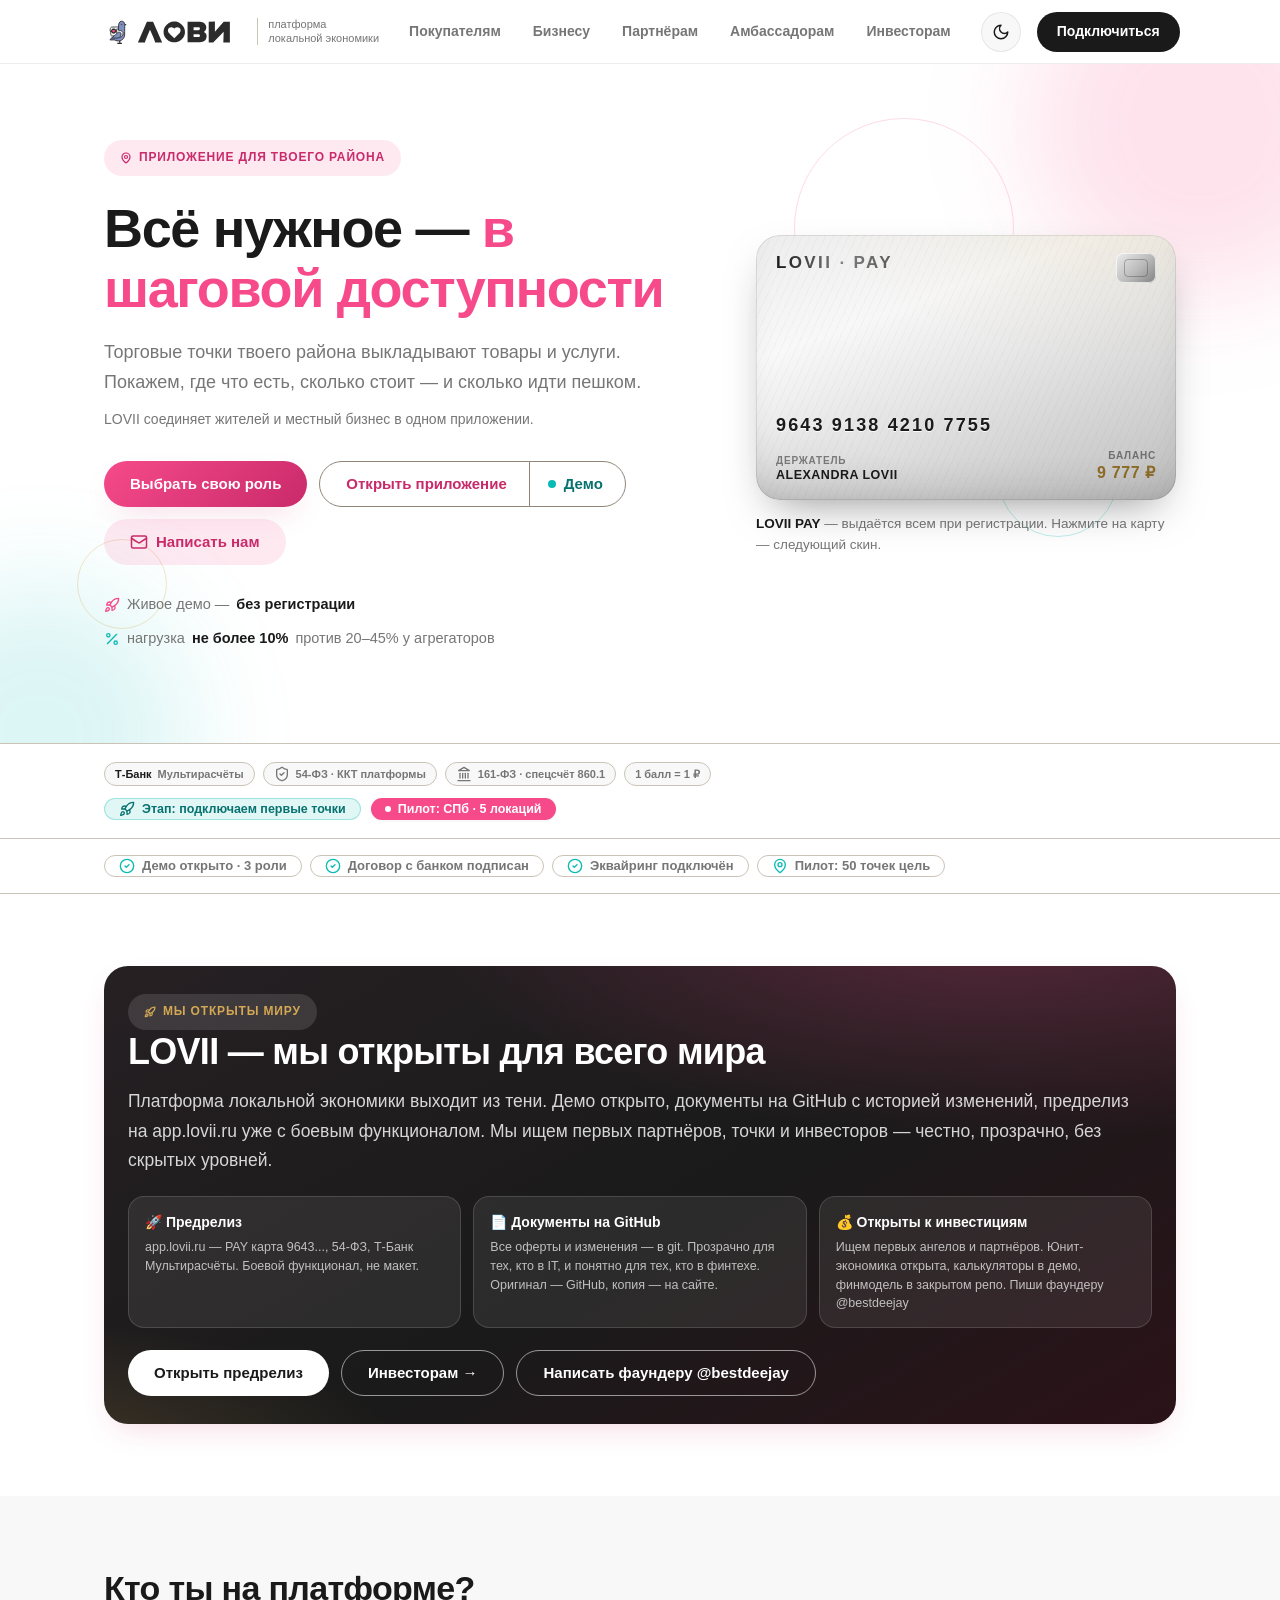
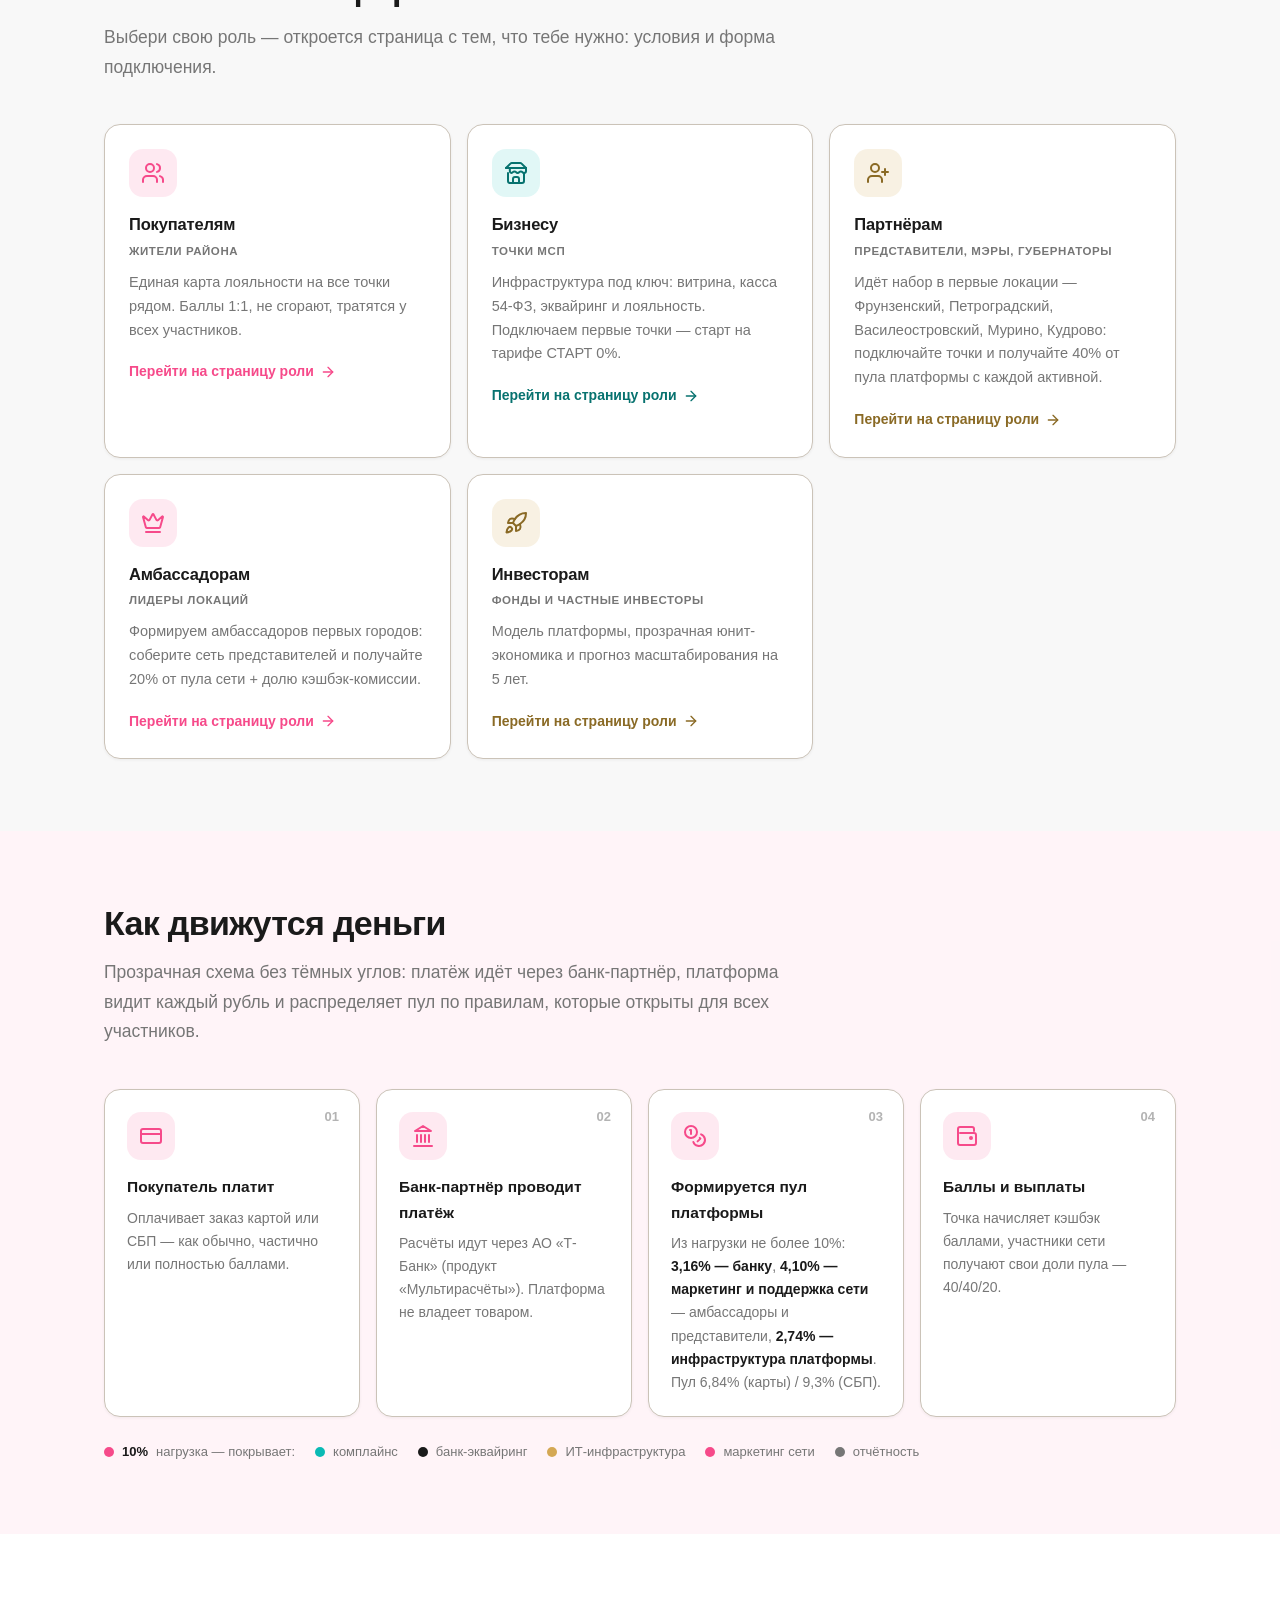
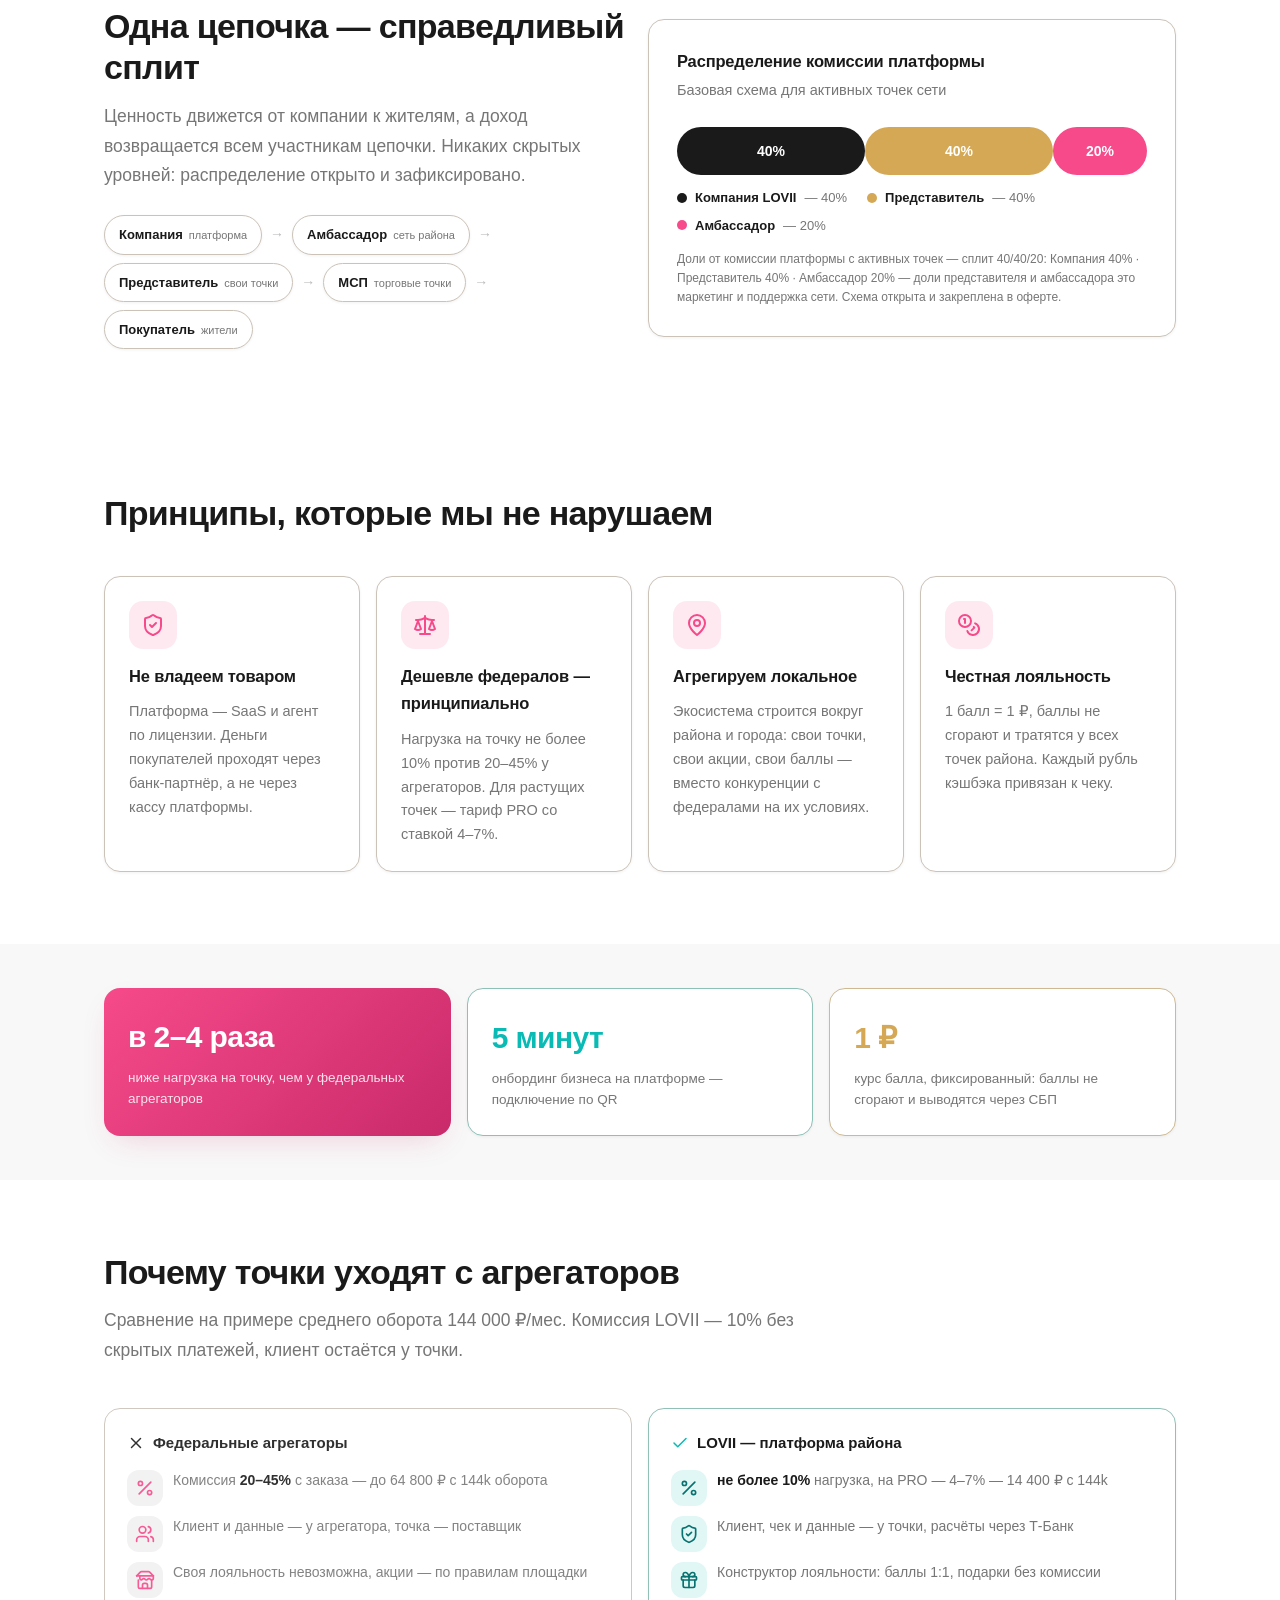
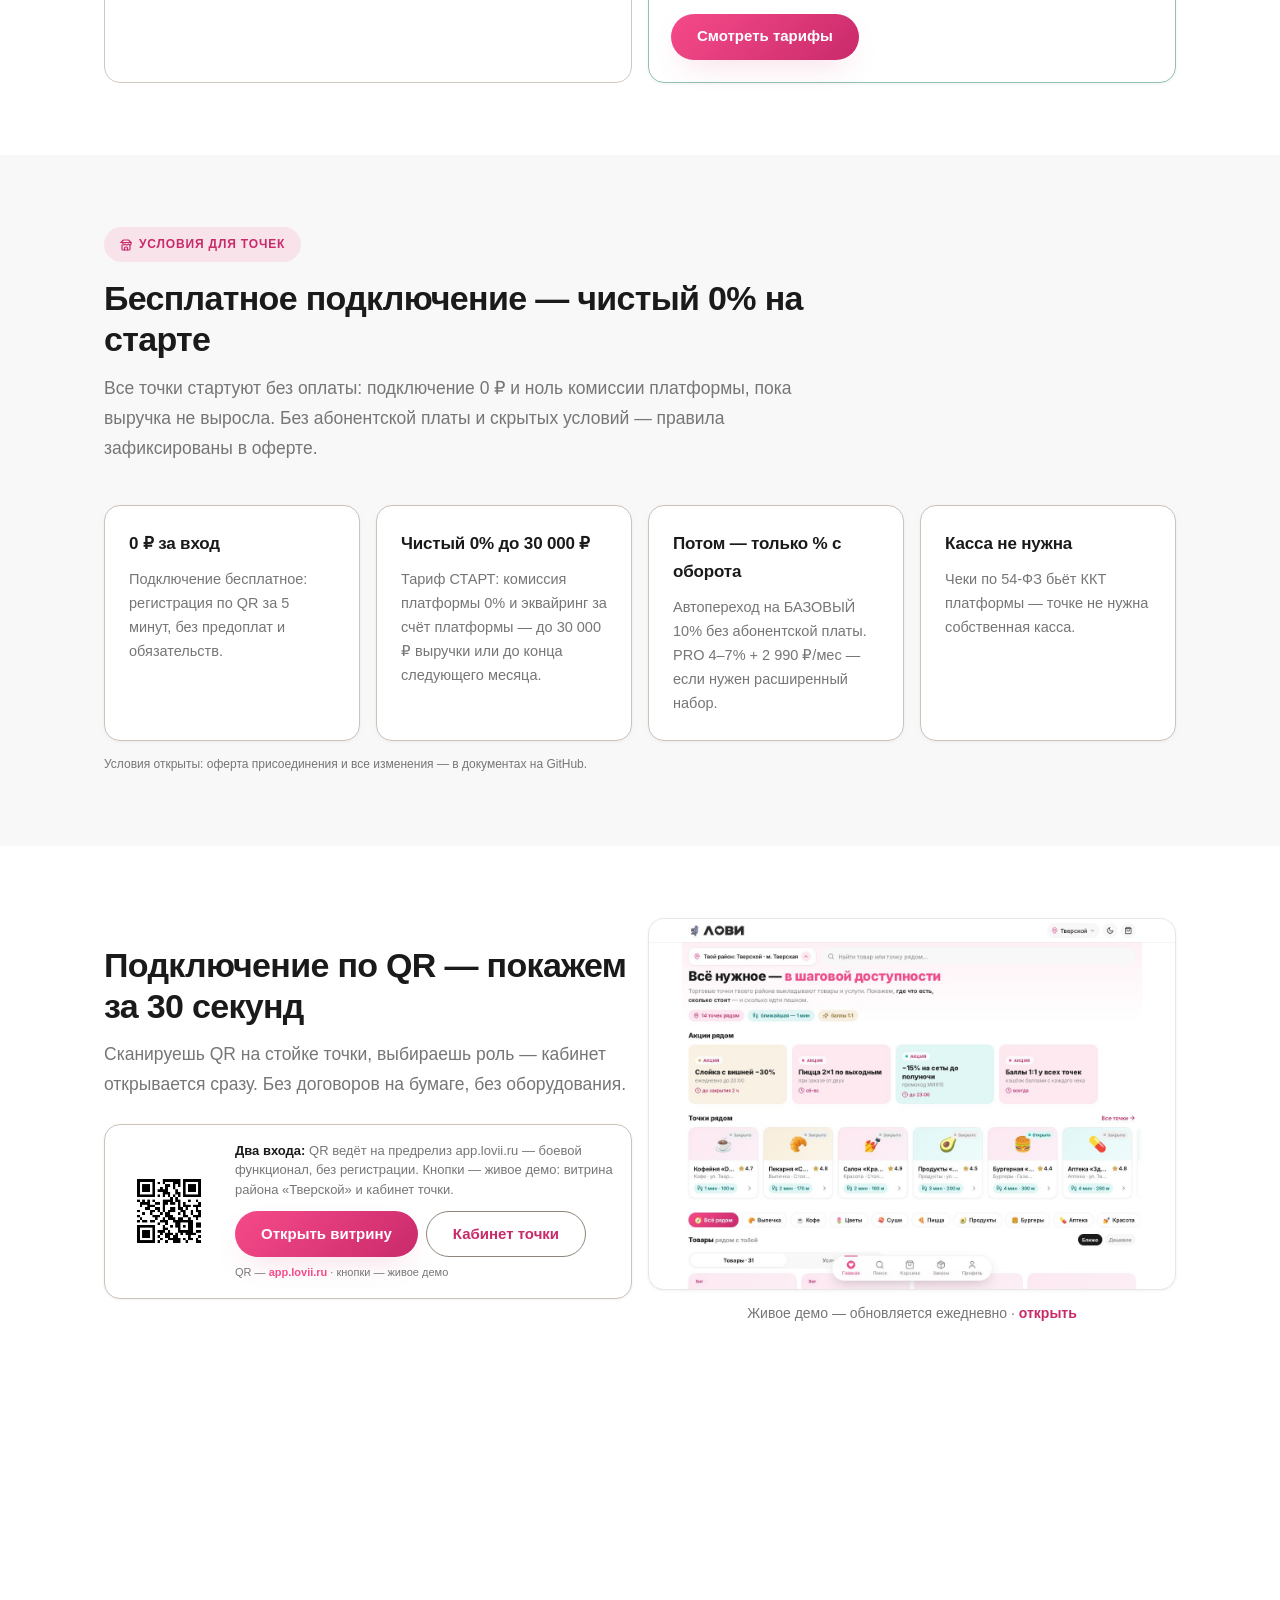
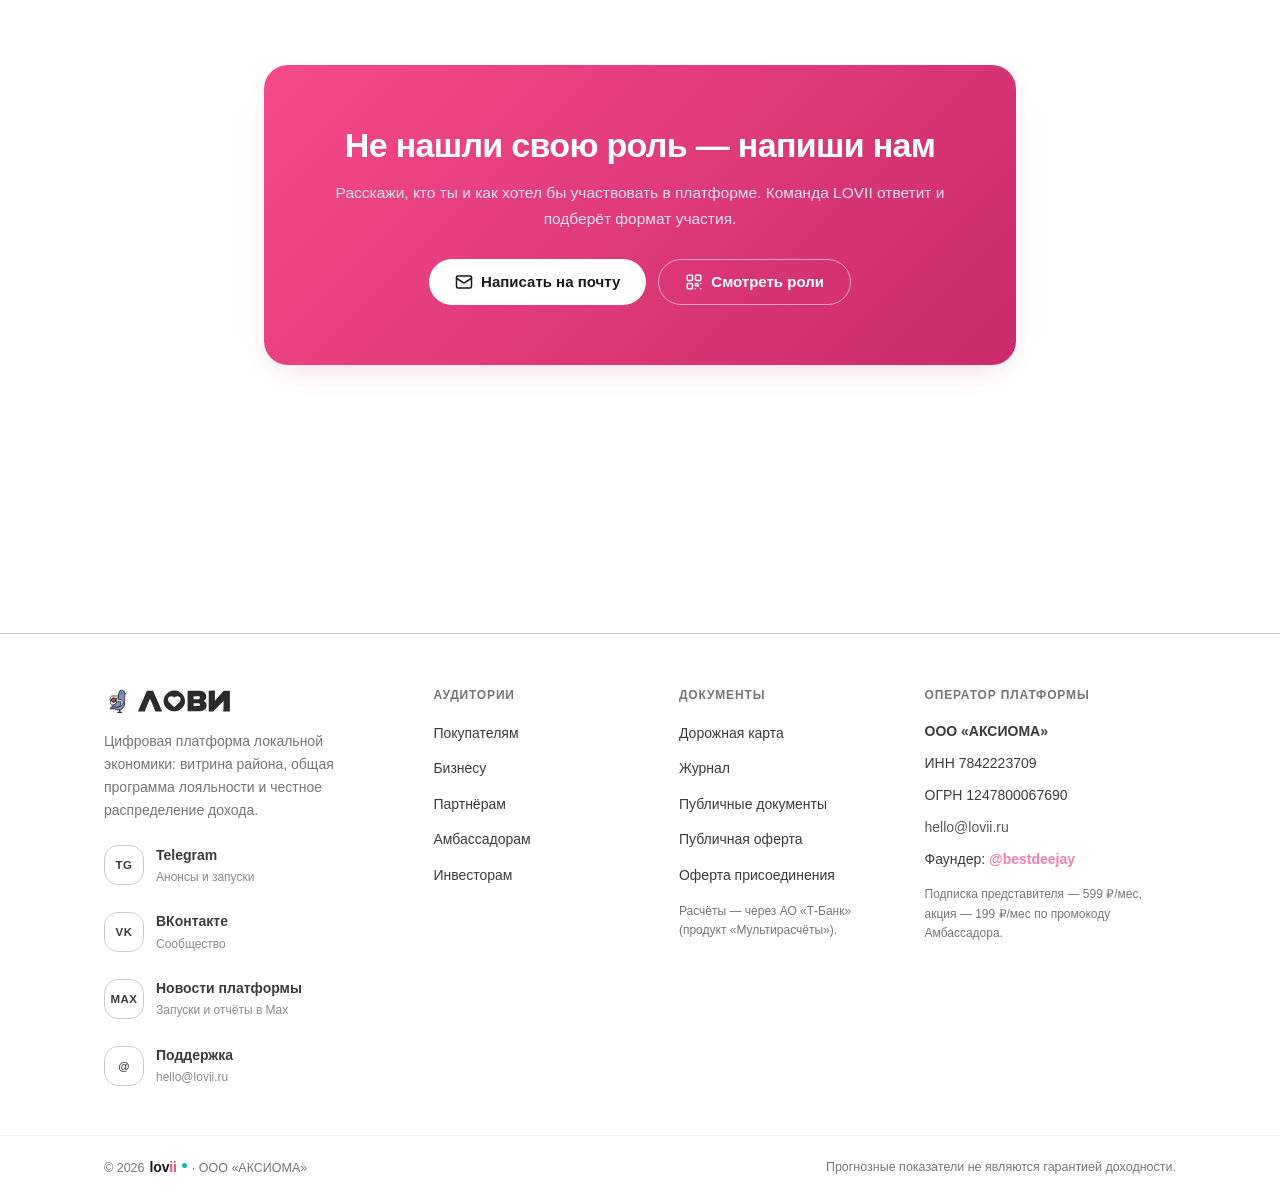
==== commit 604253c9: "chore(prod): sync from lovii-site@afe9ec9092a434f96a77a50b8210327803b3c20b" ====
--- a/index.html
+++ b/index.html
@@ -1,10 +1,14 @@
 <!doctype html>
 <html lang="ru">
 <head>
+<script src="./assets/counters.js" defer></script>
+<noscript><div><img src="https://mc.yandex.ru/watch/112999617" style="position:absolute;left:-9999px;" alt="" /></div></noscript>
 <meta charset="utf-8">
 <meta name="viewport" content="width=device-width, initial-scale=1, viewport-fit=cover">
+<meta name="yandex-verification" content="e1cb830ff27cf7b5" />
+<meta name="google-site-verification" content="E1Gdigls2vwYKtpPK_AaVj4UE24oF1bnAK9xaQcTihs" />
 <title>LOVII — платформа локальной экономики</title>
-<meta name="description" content="LOVII соединяет жителей, точки МСП, представителей, амбассадоров и инвесторов: витрина района, общая программа лояльности (1 балл = 1 ₽), платежи через банк-партнёр и честное распределение дохода 40/40/20.">
+<meta name="description" content="LOVII соединяет жителей, точки, представителей, амбассадоров и инвесторов: витрина района, лояльность 1 балл = 1 ₽, платежи через банк-партнёр, сплит 40/40/20.">
 <meta name="robots" content="index, follow">
 <link rel="canonical" href="https://lovii.ru/">
 <meta property="og:type" content="website">
@@ -14,6 +18,8 @@
 <meta property="og:description" content="Одна платформа для района: точки МСП получают цифровой канал без агрегаторов, жители — баллы 1:1, партнёры — доход от сети. Выбери свою роль.">
 <meta property="og:url" content="https://lovii.ru/">
 <meta property="og:image" content="https://lovii.ru/og-image.png">
+<meta property="og:image:width" content="1200">
+<meta property="og:image:height" content="630">
 <meta name="twitter:card" content="summary_large_image">
 <meta name="twitter:title" content="LOVII — платформа локальной экономики">
 <meta name="twitter:description" content="Одна платформа для района: точки МСП получают цифровой канал без агрегаторов, жители — баллы 1:1, партнёры — доход от сети. Выбери свою роль.">
@@ -44,7 +50,7 @@
 </div>
 <main id="main">
 <section class="l-hero"><div class="orb orb-pink o1" aria-hidden="true"></div><div class="orb orb-tiffany o2" aria-hidden="true"></div><span class="ring" style="--s:220px;--x:62%;--y:8%" aria-hidden="true"></span><span class="ring t" style="--s:120px;--x:78%;--y:52%" aria-hidden="true"></span><span class="ring g" style="--s:90px;--x:6%;--y:70%" aria-hidden="true"></span><div class="wrap"><div class="l-hero-grid"><div class="l-hero-copy"><span class="kicker e1"><svg class="ico" width="18" height="18" aria-hidden="true"><use href="./assets/icons.svg#i-pin"></use></svg>Приложение для твоего района</span><h1 class="e2">Всё нужное — <span class="hl-pink">в шаговой доступности</span></h1><p class="sub e3">Торговые точки твоего района выкладывают товары и услуги. Покажем, где что есть, сколько стоит&nbsp;— и сколько идти пешком.</p><p class="sub-note e3">LOVII соединяет жителей и местный бизнес в одном приложении.</p><div class="cta-row e4"><a class="btn btn-primary" href="#roles">Выбрать свою роль</a><span class="btn-split"><a class="btn btn-outline" href="https://app.lovii.ru/" target="_blank" rel="noopener noreferrer">Открыть приложение</a><a class="btn btn-outline t-tiffany btn-split-demo" href="https://lovii.mobiap.com/" target="_blank" rel="noopener noreferrer" title="Живое демо-стенд: каталог, всё можно потрогать, тестовая оплата картами"><span class="live-dot" aria-hidden="true"></span>Демо</a></span><a class="btn btn-soft" href="#connect"><svg class="ico" width="18" height="18" aria-hidden="true"><use href="./assets/icons.svg#i-mail"></use></svg>Написать нам</a></div><div class="l-hero-meta e5"><span><svg class="ico" width="18" height="18" aria-hidden="true"><use href="./assets/icons.svg#i-rocket"></use></svg><span>Живое демо — <b>без регистрации</b></span></span><span><svg class="ico t" width="18" height="18" aria-hidden="true"><use href="./assets/icons.svg#i-percent"></use></svg><span>нагрузка <b>не более 10%</b> против 20–45% у агрегаторов</span></span></div></div><div class="l-hero-pay e4"><div data-demo="paycard" data-skin="pay"></div></div></div></div></section><section class="trust-strip"><div class="wrap"><div class="trust-in"><div class="trust-logos"><span><b>Т-Банк</b> Мультирасчёты</span><span><svg class="ico" width="16" height="16" aria-hidden="true"><use href="./assets/icons.svg#i-shield"></use></svg> 54-ФЗ · ККТ платформы</span><span><svg class="ico" width="16" height="16" aria-hidden="true"><use href="./assets/icons.svg#i-bank"></use></svg> 161-ФЗ · спецсчёт 860.1</span><span>1 балл = 1 ₽</span><span id="utmBadge" class="utm-badge" style="display:none"></span></div><div class="trust-proof"><span class="st-chip stage"><svg class="ico" width="18" height="18" aria-hidden="true"><use href="./assets/icons.svg#i-rocket"></use></svg>Этап: подключаем первые точки</span><span class="st-chip live"><span class="lv-dot"></span>Пилот: СПб · 5 локаций</span></div></div></div></section><section style="padding:16px 0;border-bottom:1px solid var(--lv-line)"><div class="wrap"><div class="status-row"><span class="st-chip"><svg class="ico" width="18" height="18" aria-hidden="true"><use href="./assets/icons.svg#i-check-circle"></use></svg>Демо открыто · 3 роли</span><span class="st-chip"><svg class="ico" width="18" height="18" aria-hidden="true"><use href="./assets/icons.svg#i-check-circle"></use></svg>Договор с банком подписан</span><span class="st-chip"><svg class="ico" width="18" height="18" aria-hidden="true"><use href="./assets/icons.svg#i-check-circle"></use></svg>Эквайринг подключён</span><span class="st-chip"><svg class="ico" width="18" height="18" aria-hidden="true"><use href="./assets/icons.svg#i-pin"></use></svg>Пилот: 50 точек цель</span></div></div></section>
-<section class="sec rv"><div class="wrap"><div class="open-banner rv"><span class="kicker"><svg class="ico" width="14" height="14"><use href="./assets/icons.svg#i-rocket"></use></svg>Мы открыты миру</span><h2>LOVII — мы открыты ко всему миру</h2><p class="lead">Платформа локальной экономики выходит из тени. Демо открыто, документы на GitHub с историей изменений, предрелиз на app.lovii.ru уже с боевым функционалом. Мы ищем первых партнёров, точки и инвесторов — честно, прозрачно, без скрытых уровней.</p><div class="open-status-grid"><div class="open-status"><b>🚀 Предрелиз</b><span>app.lovii.ru — PAY карта 9643..., 54-ФЗ, Т-Банк Мультирасчёты. Боевой функционал, не макет.</span></div><div class="open-status"><b>📄 Документы на GitHub</b><span>Все оферты и изменения — в git. Прозрачно для тех, кто в IT, и понятно для тех, кто в финтехе. Оригинал — GitHub, копия — на сайте.</span></div><div class="open-status"><b>💰 Открыты к инвестициям</b><span>Ищем первых ангелов и партнёров. Юнит-экономика открыта, калькуляторы в демо, финмодель в закрытом репо. Пиши фаундеру @bestdeejay</span></div></div><div class="cta-row"><a class="btn btn-white" href="https://app.lovii.ru/" target="_blank" rel="noopener" data-analytics="open_app">Открыть предрелиз</a><a class="btn btn-ghost-light" href="./investors/" data-analytics="open_investors">Инвесторам →</a><a class="btn btn-ghost-light" href="https://t.me/bestdeejay" target="_blank" rel="noopener" data-analytics="open_founder">Написать фаундеру @bestdeejay</a></div></div></div></section>
+<section class="sec rv"><div class="wrap"><div class="open-banner rv"><span class="kicker"><svg class="ico" width="14" height="14"><use href="./assets/icons.svg#i-rocket"></use></svg>Мы открыты миру</span><h2>LOVII — мы открыты для всего мира</h2><p class="lead">Платформа локальной экономики выходит из тени. Демо открыто, документы на GitHub с историей изменений, предрелиз на app.lovii.ru уже с боевым функционалом. Мы ищем первых партнёров, точки и инвесторов — честно, прозрачно, без скрытых уровней.</p><div class="open-status-grid"><div class="open-status"><b>🚀 Предрелиз</b><span>app.lovii.ru — PAY карта 9643..., 54-ФЗ, Т-Банк Мультирасчёты. Боевой функционал, не макет.</span></div><div class="open-status"><b>📄 Документы на GitHub</b><span>Все оферты и изменения — в git. Прозрачно для тех, кто в IT, и понятно для тех, кто в финтехе. Оригинал — GitHub, копия — на сайте.</span></div><div class="open-status"><b>💰 Открыты к инвестициям</b><span>Ищем первых ангелов и партнёров. Юнит-экономика открыта, калькуляторы в демо, финмодель в закрытом репо. Пиши фаундеру @bestdeejay</span></div></div><div class="cta-row"><a class="btn btn-white" href="https://app.lovii.ru/" target="_blank" rel="noopener" data-analytics="open_app">Открыть предрелиз</a><a class="btn btn-ghost-light" href="./investors/" data-analytics="open_investors">Инвесторам →</a><a class="btn btn-ghost-light" href="https://t.me/bestdeejay" target="_blank" rel="noopener" data-analytics="open_founder">Написать фаундеру @bestdeejay</a></div></div></div></section>
 <section class="sec t-surface rv" id="roles"><div class="wrap"><div class="sec-head"><h2>Кто ты на платформе?</h2><p class="lead">Выбери свою роль — откроется страница с тем, что тебе нужно: условия и форма подключения.</p></div><div class="grid g3"><a class="card f-card" href="./clients/"><span class="ico-badge"><svg class="ico" width="18" height="18" aria-hidden="true"><use href="./assets/icons.svg#i-users"></use></svg></span><h3 style="margin-top:14px">Покупателям</h3><p class="who">Жители района</p><p class="txt">Единая карта лояльности на все точки рядом. Баллы 1:1, не сгорают, тратятся у всех участников.</p><span class="go">Перейти на страницу роли <svg class="ico" width="18" height="18" aria-hidden="true"><use href="./assets/icons.svg#i-arrow-right"></use></svg></span></a><a class="card f-card" href="./business/"><span class="ico-badge t-tiffany"><svg class="ico" width="18" height="18" aria-hidden="true"><use href="./assets/icons.svg#i-store"></use></svg></span><h3 style="margin-top:14px">Бизнесу</h3><p class="who">Точки МСП</p><p class="txt">Инфраструктура под ключ: витрина, касса 54-ФЗ, эквайринг и лояльность. Подключаем первые точки — старт на тарифе СТАРТ 0%.</p><span class="go t-tiffany">Перейти на страницу роли <svg class="ico" width="18" height="18" aria-hidden="true"><use href="./assets/icons.svg#i-arrow-right"></use></svg></span></a><a class="card f-card" href="./partners/"><span class="ico-badge t-gold"><svg class="ico" width="18" height="18" aria-hidden="true"><use href="./assets/icons.svg#i-user-plus"></use></svg></span><h3 style="margin-top:14px">Партнёрам</h3><p class="who">Представители, Мэры, Губернаторы</p><p class="txt">Идёт набор в первые локации — Фрунзенский, Петроградский, Василеостровский, Мурино, Кудрово: подключайте точки и получайте 40% от пула платформы с каждой активной.</p><span class="go t-gold">Перейти на страницу роли <svg class="ico" width="18" height="18" aria-hidden="true"><use href="./assets/icons.svg#i-arrow-right"></use></svg></span></a><a class="card f-card" href="./ambassadors/"><span class="ico-badge"><svg class="ico" width="18" height="18" aria-hidden="true"><use href="./assets/icons.svg#i-crown"></use></svg></span><h3 style="margin-top:14px">Амбассадорам</h3><p class="who">Лидеры локаций</p><p class="txt">Формируем амбассадоров первых городов: соберите сеть представителей и получайте 20% от пула сети + долю кэшбэк-комиссии.</p><span class="go">Перейти на страницу роли <svg class="ico" width="18" height="18" aria-hidden="true"><use href="./assets/icons.svg#i-arrow-right"></use></svg></span></a><a class="card f-card" href="./investors/"><span class="ico-badge t-gold"><svg class="ico" width="18" height="18" aria-hidden="true"><use href="./assets/icons.svg#i-rocket"></use></svg></span><h3 style="margin-top:14px">Инвесторам</h3><p class="who">Фонды и частные инвесторы</p><p class="txt">Модель платформы, прозрачная юнит-экономика и прогноз масштабирования на 5 лет.</p><span class="go t-gold">Перейти на страницу роли <svg class="ico" width="18" height="18" aria-hidden="true"><use href="./assets/icons.svg#i-arrow-right"></use></svg></span></a></div></div></section><section class="sec t-mist-pink rv"><div class="wrap"><div class="sec-head"><h2>Как движутся деньги</h2><p class="lead">Прозрачная схема без тёмных углов: платёж идёт через банк-партнёр, платформа видит каждый рубль и распределяет пул по правилам, которые открыты для всех участников.</p></div><div class="steps"><div class="step"><span class="n">01</span><span class="ico-badge"><svg class="ico" width="18" height="18" aria-hidden="true"><use href="./assets/icons.svg#i-credit-card"></use></svg></span><h3>Покупатель платит</h3><p>Оплачивает заказ картой или СБП — как обычно, частично или полностью баллами.</p></div><div class="step"><span class="n">02</span><span class="ico-badge"><svg class="ico" width="18" height="18" aria-hidden="true"><use href="./assets/icons.svg#i-bank"></use></svg></span><h3>Банк-партнёр проводит платёж</h3><p>Расчёты идут через АО «Т-Банк» (продукт «Мультирасчёты»). Платформа не владеет товаром.</p></div><div class="step"><span class="n">03</span><span class="ico-badge"><svg class="ico" width="18" height="18" aria-hidden="true"><use href="./assets/icons.svg#i-coins"></use></svg></span><h3>Формируется пул платформы</h3><p>Из нагрузки не более 10%: <b>3,16% — банку</b>, <b>4,10% — маркетинг и поддержка сети</b> — амбассадоры и представители, <b>2,74% — инфраструктура платформы</b>. Пул 6,84% (карты) / 9,3% (СБП).</p></div><div class="step"><span class="n">04</span><span class="ico-badge"><svg class="ico" width="18" height="18" aria-hidden="true"><use href="./assets/icons.svg#i-wallet"></use></svg></span><h3>Баллы и выплаты</h3><p>Точка начисляет кэшбэк баллами, участники сети получают свои доли пула — 40/40/20.</p></div></div><div class="mt-24" data-demo="finance"></div></div></section><section class="sec rv"><div class="wrap"><div class="grid g2" style="align-items:center"><div><h2>Одна цепочка — справедливый сплит</h2><p class="lead">Ценность движется от компании к жителям, а доход возвращается всем участникам цепочки. Никаких скрытых уровней: распределение открыто и зафиксировано.</p><div class="chain mt-24"><span class="chain-chip"><b>Компания</b><span>платформа</span></span><span class="chain-sep">→</span><span class="chain-chip"><b>Амбассадор</b><span>сеть района</span></span><span class="chain-sep">→</span><span class="chain-chip"><b>Представитель</b><span>свои точки</span></span><span class="chain-sep">→</span><span class="chain-chip"><b>МСП</b><span>торговые точки</span></span><span class="chain-sep">→</span><span class="chain-chip"><b>Покупатель</b><span>жители</span></span></div></div><div class="card pad-lg"><h3>Распределение комиссии платформы</h3><p class="txt" style="margin-top:4px">Базовая схема для активных точек сети</p><div class="split mt-24"><div class="seg seg-ink" style="width:40%">40%</div><div class="seg seg-gold" style="width:40%">40%</div><div class="seg seg-pink" style="width:20%">20%</div></div><div class="split-legend"><span><i style="background:var(--lv-ink)"></i><b>Компания LOVII</b> — 40%</span><span><i style="background:var(--lv-gold)"></i><b>Представитель</b> — 40%</span><span><i style="background:var(--lv-pink)"></i><b>Амбассадор</b> — 20%</span></div><p class="sec-note">Доли от комиссии платформы с активных точек — сплит 40/40/20: Компания 40% · Представитель 40% · Амбассадор 20% — доли представителя и амбассадора это маркетинг и поддержка сети. Схема открыта и закреплена в оферте.</p></div></div></div></section><section class="sec rv"><div class="wrap"><div class="sec-head"><h2>Принципы, которые мы не нарушаем</h2></div><div class="grid g4"><div class="card"><span class="ico-badge"><svg class="ico" width="18" height="18" aria-hidden="true"><use href="./assets/icons.svg#i-shield"></use></svg></span><h3 style="margin-top:14px">Не владеем товаром</h3><p class="txt">Платформа — SaaS и агент по лицензии. Деньги покупателей проходят через банк-партнёр, а не через кассу платформы.</p></div><div class="card"><span class="ico-badge"><svg class="ico" width="18" height="18" aria-hidden="true"><use href="./assets/icons.svg#i-scale"></use></svg></span><h3 style="margin-top:14px">Дешевле федералов — принципиально</h3><p class="txt">Нагрузка на точку не более 10% против 20–45% у агрегаторов. Для растущих точек — тариф PRO со ставкой 4–7%.</p></div><div class="card"><span class="ico-badge"><svg class="ico" width="18" height="18" aria-hidden="true"><use href="./assets/icons.svg#i-pin"></use></svg></span><h3 style="margin-top:14px">Агрегируем локальное</h3><p class="txt">Экосистема строится вокруг района и города: свои точки, свои акции, свои баллы — вместо конкуренции с федералами на их условиях.</p></div><div class="card"><span class="ico-badge"><svg class="ico" width="18" height="18" aria-hidden="true"><use href="./assets/icons.svg#i-coins"></use></svg></span><h3 style="margin-top:14px">Честная лояльность</h3><p class="txt">1 балл = 1 ₽, баллы не сгорают и тратятся у всех точек района. Каждый рубль кэшбэка привязан к чеку.</p></div></div></div></section><section class="sec t-surface rv" style="padding:44px 0"><div class="wrap"><div class="grid g3"><div class="fact fact-grad"><div class="v">в 2–4 раза</div><p class="l">ниже нагрузка на точку, чем у федеральных агрегаторов</p></div><div class="fact fact-tiffany"><div class="v">5 минут</div><p class="l">онбординг бизнеса на платформе — подключение по QR</p></div><div class="fact fact-gold"><div class="v">1 ₽</div><p class="l">курс балла, фиксированный: баллы не сгорают и выводятся через СБП</p></div></div></div></section>
 
 <section class="sec rv"><div class="wrap"><div class="sec-head"><h2>Почему точки уходят с агрегаторов</h2><p class="lead">Сравнение на примере среднего оборота 144 000 ₽/мес. Комиссия LOVII — 10% без скрытых платежей, клиент остаётся у точки.</p></div><div class="compare"><div class="col bad"><h4><svg class="ico" width="18" height="18" aria-hidden="true"><use href="./assets/icons.svg#i-x"></use></svg> Федеральные агрегаторы</h4><ul><li><span class="ico-badge sm" style="background:var(--lv-grey-soft)"><svg class="ico" width="16" height="16"><use href="./assets/icons.svg#i-percent"></use></svg></span><span>Комиссия <b>20–45%</b> с заказа — до 64 800 ₽ с 144k оборота</span></li><li><span class="ico-badge sm" style="background:var(--lv-grey-soft)"><svg class="ico" width="16" height="16"><use href="./assets/icons.svg#i-users"></use></svg></span><span>Клиент и данные — у агрегатора, точка — поставщик</span></li><li><span class="ico-badge sm" style="background:var(--lv-grey-soft)"><svg class="ico" width="16" height="16"><use href="./assets/icons.svg#i-store"></use></svg></span><span>Своя лояльность невозможна, акции — по правилам площадки</span></li></ul></div><div class="col good"><h4><svg class="ico" width="18" height="18" style="color:var(--lv-tiffany)" aria-hidden="true"><use href="./assets/icons.svg#i-check"></use></svg> LOVII — платформа района</h4><ul><li><span class="ico-badge sm t-tiffany"><svg class="ico" width="16" height="16"><use href="./assets/icons.svg#i-percent"></use></svg></span><span><b>не более 10%</b> нагрузка, на PRO — 4–7% — 14 400 ₽ с 144k</span></li><li><span class="ico-badge sm t-tiffany"><svg class="ico" width="16" height="16"><use href="./assets/icons.svg#i-shield"></use></svg></span><span>Клиент, чек и данные — у точки, расчёты через Т-Банк</span></li><li><span class="ico-badge sm t-tiffany"><svg class="ico" width="16" height="16"><use href="./assets/icons.svg#i-gift"></use></svg></span><span>Конструктор лояльности: баллы 1:1, подарки без комиссии</span></li></ul><a class="btn btn-primary mt-16" href="./business/#tarify" data-analytics="compare_to_tariffs">Смотреть тарифы</a></div></div></div></section>
@@ -64,7 +70,7 @@
 <ul class="soc-list"><li><a href="https://t.me/loviiru" target="_blank" rel="noopener noreferrer" aria-label="Telegram LOVII — анонсы и запуски"><span class="soc-mark" aria-hidden="true">TG</span><span class="soc-txt"><b>Telegram</b><i>Анонсы и запуски</i></span></a></li><li><a href="https://vk.ru/loviiru" target="_blank" rel="noopener noreferrer" aria-label="LOVII во ВКонтакте — сообщество"><span class="soc-mark" aria-hidden="true">VK</span><span class="soc-txt"><b>ВКонтакте</b><i>Сообщество</i></span></a></li><li><a href="https://max.ru/channel_lovii" target="_blank" rel="noopener noreferrer" aria-label="Новости платформы — канал LOVII в Max"><span class="soc-mark" aria-hidden="true">MAX</span><span class="soc-txt"><b>Новости платформы</b><i>Запуски и отчёты в Max</i></span></a></li><li><a href="mailto:hello@lovii.ru" aria-label="Поддержка — написать на почту"><span class="soc-mark" aria-hidden="true">@</span><span class="soc-txt"><b>Поддержка</b><i>hello@lovii.ru</i></span></a></li></ul>
 </div>
 <nav aria-label="Аудитории"><h3>Аудитории</h3><ul><li><a href="./clients/">Покупателям</a></li><li><a href="./business/">Бизнесу</a></li><li><a href="./partners/">Партнёрам</a></li><li><a href="./ambassadors/">Амбассадорам</a></li><li><a href="./investors/">Инвесторам</a></li></ul></nav>
-<div><h3>Документы</h3><ul><li><a href="./roadmap/">Дорожная карта</a></li><li><a href="https://axiiom-ru.github.io/lovii/" target="_blank" rel="noopener noreferrer">Публичные документы</a></li><li><a href="https://axiiom-ru.github.io/lovii/docs/%D0%9F%D1%83%D0%B1%D0%BB%D0%B8%D1%87%D0%BD%D0%B0%D1%8F_%D0%BE%D1%84%D0%B5%D1%80%D1%82%D0%B0.html" target="_blank" rel="noopener noreferrer">Публичная оферта</a></li><li><a href="https://axiiom-ru.github.io/lovii/docs/%D0%9E%D1%84%D0%B5%D1%80%D1%82%D0%B0_%D0%BF%D1%80%D0%B8%D1%81%D0%BE%D0%B5%D0%B4%D0%B8%D0%BD%D0%B5%D0%BD%D0%B8%D1%8F.html" target="_blank" rel="noopener noreferrer">Оферта присоединения</a></li></ul><p class="foot-note">Расчёты — через АО «Т-Банк» (продукт «Мультирасчёты»).</p></div>
+<div><h3>Документы</h3><ul><li><a href="./roadmap/">Дорожная карта</a></li><li><a href="./journal/">Журнал</a></li><li><a href="https://axiiom-ru.github.io/lovii/" target="_blank" rel="noopener noreferrer">Публичные документы</a></li><li><a href="https://axiiom-ru.github.io/lovii/docs/%D0%9F%D1%83%D0%B1%D0%BB%D0%B8%D1%87%D0%BD%D0%B0%D1%8F_%D0%BE%D1%84%D0%B5%D1%80%D1%82%D0%B0.html" target="_blank" rel="noopener noreferrer">Публичная оферта</a></li><li><a href="https://axiiom-ru.github.io/lovii/docs/%D0%9E%D1%84%D0%B5%D1%80%D1%82%D0%B0_%D0%BF%D1%80%D0%B8%D1%81%D0%BE%D0%B5%D0%B4%D0%B8%D0%BD%D0%B5%D0%BD%D0%B8%D1%8F.html" target="_blank" rel="noopener noreferrer">Оферта присоединения</a></li></ul><p class="foot-note">Расчёты — через АО «Т-Банк» (продукт «Мультирасчёты»).</p></div>
 <div><h3>Оператор платформы</h3><ul class="foot-legal"><li class="strong">ООО «АКСИОМА»</li><li>ИНН 7842223709</li><li>ОГРН 1247800067690</li><li><a href="mailto:hello@lovii.ru">hello@lovii.ru</a></li><li>Фаундер: <a href="https://t.me/bestdeejay" target="_blank" rel="noopener" style="color:var(--lv-pink);font-weight:700">@bestdeejay</a></li></ul><p class="foot-note">Подписка представителя — 599 ₽/мес, акция — 199 ₽/мес по промокоду Амбассадора.</p></div>
 </div>
 </div>
@@ -74,7 +80,7 @@
 <div class="sticky-cta" id="stickyCta"><span class="txt"><b>Подключить район за 5 минут</b>Демо открыто · Т-Банк · 54-ФЗ</span><a class="btn btn-primary" href="#roles" data-analytics="sticky_roles">Выбрать роль</a></div>
 
 
-<script type="application/ld+json">{"@context":"https://schema.org","@type":"Organization","name":"LOVII","url":"https://lovii.ru/","logo":"https://lovii.ru/logo.svg","description":"Платформа локальной экономики: витрина района, лояльность 1 балл = 1 ₽, честный сплит 40/40/20","sameAs":["https://t.me/loviiru","https://vk.ru/loviiru"],"foundingDate":"2025-09","address":{"@type":"PostalAddress","addressLocality":"Санкт-Петербург","addressCountry":"RU"}}</script>
+<script type="application/ld+json">{"@context":"https://schema.org","@type":"Organization","name":"LOVII","url":"https://lovii.ru/","logo":"https://lovii.ru/logo.svg","description":"Платформа локальной экономики: витрина района, лояльность 1 балл = 1 ₽, честный сплит 40/40/20","sameAs":["https://t.me/loviiru","https://vk.ru/loviiru","https://max.ru/channel_lovii"],"foundingDate":"2025-09","address":{"@type":"PostalAddress","addressLocality":"Санкт-Петербург","addressCountry":"RU"}}</script>
 <script type="application/ld+json">{"@context":"https://schema.org","@type":"BreadcrumbList","itemListElement":[{"@type":"ListItem","position":1,"name":"Главная","item":"https://lovii.ru/"},{"@type":"ListItem","position":2,"name":"Покупателям","item":"https://lovii.ru/clients/"},{"@type":"ListItem","position":3,"name":"Бизнесу","item":"https://lovii.ru/business/"},{"@type":"ListItem","position":4,"name":"Партнёрам","item":"https://lovii.ru/partners/"}]}</script>
 <script src="./assets/lovii-demo-data.js"></script>
 <script src="./assets/site.js" defer></script>
--- a/assets/site.css
+++ b/assets/site.css
@@ -527,7 +527,8 @@
 /* ---------- §16 Адаптив ---------- */
 @media (max-width: 999px) {
   .nav, .header-cta { display: none; }
-  .burger { display: flex; }
+  .burger { display: flex; margin-left: 0; }
+  .theme-btn { margin-left: auto; }
   .l-hero { padding: 52px 0 64px; }
   .sec { padding: 52px 0; }
 }
@@ -964,3 +965,16 @@
 .trust-logos > span b { color: var(--lv-ink); }
 .trust-logos > span .ico { width: var(--lv-icon-16); height: var(--lv-icon-16); color: var(--lv-dim); }
 .trust-logos .utm-badge { height: 24px; }
+
+/* ---------- Журнал: кнопка домой в разделы ---------- */
+.journal-home {
+  flex-shrink: 0; display: inline-flex; align-items: center; height: 40px; padding: 0 18px;
+  border-radius: var(--lv-r-pill); border: 1.5px solid var(--lv-hairline);
+  font-size: 14px; font-weight: 700; color: var(--lv-ink); text-decoration: none; white-space: nowrap;
+  transition: color .2s, border-color .2s;
+}
+.journal-home:hover { color: var(--lv-pink); border-color: var(--lv-pink); }
+.journal-home:active { transform: scale(.97); }
+@media (max-width: 560px) {
+  .journal-home { height: 36px; padding: 0 14px; font-size: 13px; }
+}
